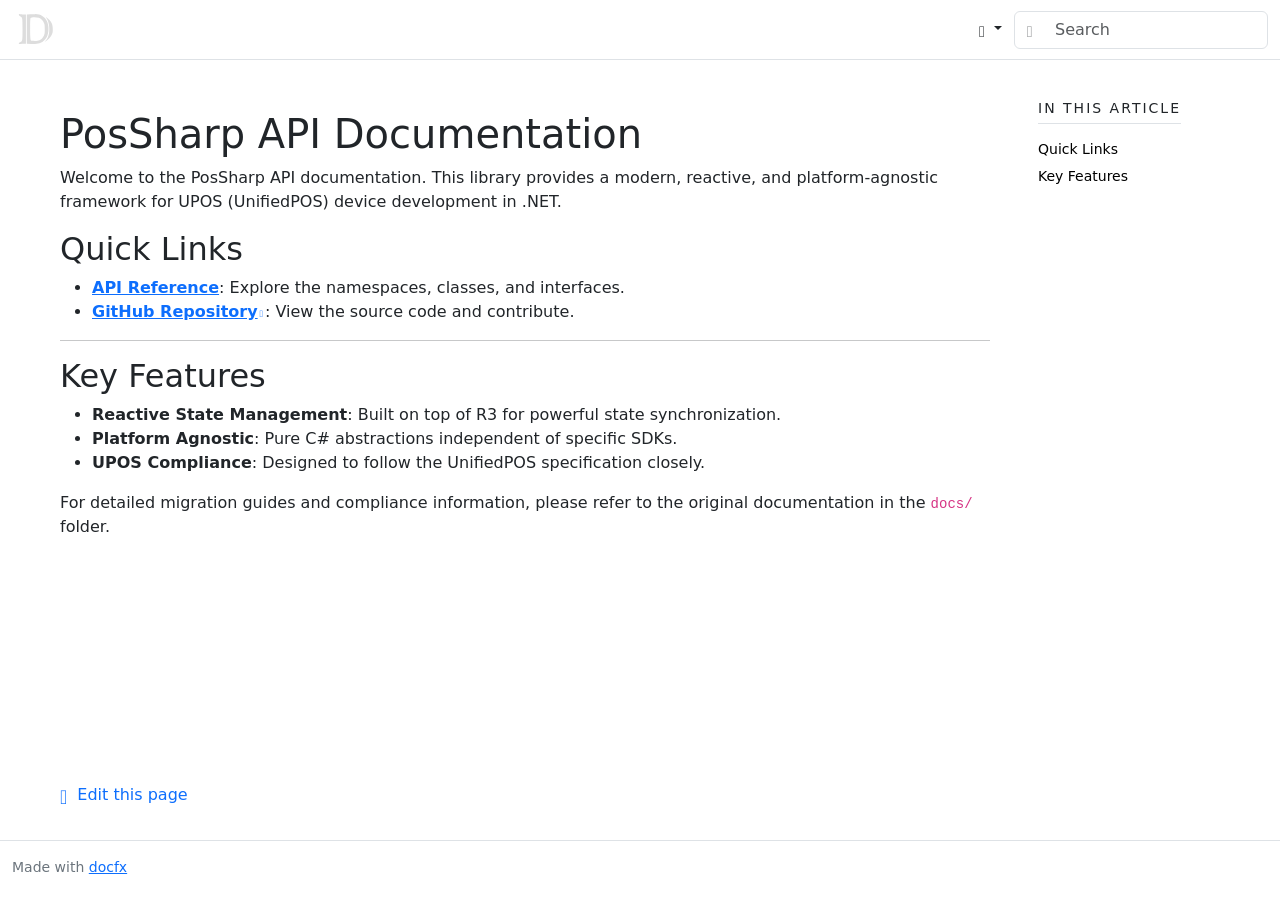
==== docs/reference/index.html @ 299fc596 "docs: add landing page for API reference site" ====
<!DOCTYPE html>
<html>
  <head>
    <meta charset="utf-8">
      <title>PosSharp API Documentation | PosSharp API Reference </title>
      <meta name="viewport" content="width=device-width, initial-scale=1.0">
      <meta name="title" content="PosSharp API Documentation | PosSharp API Reference ">
      
      
      <link rel="icon" href="favicon.ico">
      <link rel="stylesheet" href="public/docfx.min.css">
      <link rel="stylesheet" href="public/main.css">
      <meta name="docfx:navrel" content="">
      <meta name="docfx:tocrel" content="">
      
      <meta name="docfx:rel" content="">
      
      
      <meta name="docfx:docurl" content="https://github.com/w-red/PosSharp/blob/main/index.md/#L1">
      <meta name="loc:inThisArticle" content="In this article">
      <meta name="loc:searchResultsCount" content="{count} results for &quot;{query}&quot;">
      <meta name="loc:searchNoResults" content="No results for &quot;{query}&quot;">
      <meta name="loc:tocFilter" content="Filter by title">
      <meta name="loc:nextArticle" content="Next">
      <meta name="loc:prevArticle" content="Previous">
      <meta name="loc:themeLight" content="Light">
      <meta name="loc:themeDark" content="Dark">
      <meta name="loc:themeAuto" content="Auto">
      <meta name="loc:changeTheme" content="Change theme">
      <meta name="loc:copy" content="Copy">
      <meta name="loc:downloadPdf" content="Download PDF">

      <script type="module" src="./public/docfx.min.js"></script>

      <script>
        const theme = localStorage.getItem('theme') || 'auto'
        document.documentElement.setAttribute('data-bs-theme', theme === 'auto' ? (window.matchMedia('(prefers-color-scheme: dark)').matches ? 'dark' : 'light') : theme)
      </script>

  </head>

  <body class="tex2jax_ignore" data-layout="" data-yaml-mime="">
    <header class="bg-body border-bottom">
      <nav id="autocollapse" class="navbar navbar-expand-md" role="navigation">
        <div class="container-xxl flex-nowrap">
          <a class="navbar-brand" href="index.html">
            <img id="logo" class="svg" src="logo.svg" alt="">
            
          </a>
          <button class="btn btn-lg d-md-none border-0" type="button" data-bs-toggle="collapse" data-bs-target="#navpanel" aria-controls="navpanel" aria-expanded="false" aria-label="Toggle navigation">
            <i class="bi bi-three-dots"></i>
          </button>
          <div class="collapse navbar-collapse" id="navpanel">
            <div id="navbar">
              <form class="search" role="search" id="search">
                <i class="bi bi-search"></i>
                <input class="form-control" id="search-query" type="search" disabled placeholder="Search" autocomplete="off" aria-label="Search">
              </form>
            </div>
          </div>
        </div>
      </nav>
    </header>

    <main class="container-xxl">

      <div class="content">
        <div class="actionbar">

          <nav id="breadcrumb"></nav>
        </div>

        <article data-uid="">
<h1 id="possharp-api-documentation">PosSharp API Documentation</h1>

<p>Welcome to the PosSharp API documentation. This library provides a modern, reactive, and platform-agnostic framework for UPOS (UnifiedPOS) device development in .NET.</p>
<h2 id="quick-links">Quick Links</h2>
<ul>
<li><strong><a href="api/PosSharp.Abstractions.html">API Reference</a></strong>: Explore the namespaces, classes, and interfaces.</li>
<li><strong><a href="https://github.com/w-red/PosSharp">GitHub Repository</a></strong>: View the source code and contribute.</li>
</ul>
<hr>
<h2 id="key-features">Key Features</h2>
<ul>
<li><strong>Reactive State Management</strong>: Built on top of R3 for powerful state synchronization.</li>
<li><strong>Platform Agnostic</strong>: Pure C# abstractions independent of specific SDKs.</li>
<li><strong>UPOS Compliance</strong>: Designed to follow the UnifiedPOS specification closely.</li>
</ul>
<p>For detailed migration guides and compliance information, please refer to the original documentation in the <code>docs/</code> folder.</p>

</article>

        <div class="contribution d-print-none">
          <a href="https://github.com/w-red/PosSharp/blob/main/index.md/#L1" class="edit-link">Edit this page</a>
        </div>

        <div class="next-article d-print-none border-top" id="nextArticle"></div>

      </div>

      <div class="affix">
        <nav id="affix"></nav>
      </div>
    </main>

    <div class="container-xxl search-results" id="search-results"></div>

    <footer class="border-top text-secondary">
      <div class="container-xxl">
        <div class="flex-fill">
          <span>Made with <a href="https://dotnet.github.io/docfx">docfx</a></span>
        </div>
      </div>
    </footer>
  </body>
</html>
---- docs/reference/public/docfx.min.css ----
@charset "UTF-8";@font-face{font-display:block;font-family:bootstrap-icons;src:url("./bootstrap-icons-CVBWLLHT.woff2?24e3eb84d0bcaf83d77f904c78ac1f47") format("woff2"),url("./bootstrap-icons-VQNJTM6Q.woff?24e3eb84d0bcaf83d77f904c78ac1f47") format("woff")}.bi:before,[class^=bi-]:before,[class*=" bi-"]:before{display:inline-block;font-family:bootstrap-icons!important;font-style:normal;font-weight:400!important;font-variant:normal;text-transform:none;line-height:1;vertical-align:-.125em;-webkit-font-smoothing:antialiased;-moz-osx-font-smoothing:grayscale}.bi-123:before{content:"\f67f"}.bi-alarm-fill:before{content:"\f101"}.bi-alarm:before{content:"\f102"}.bi-align-bottom:before{content:"\f103"}.bi-align-center:before{content:"\f104"}.bi-align-end:before{content:"\f105"}.bi-align-middle:before{content:"\f106"}.bi-align-start:before{content:"\f107"}.bi-align-top:before{content:"\f108"}.bi-alt:before{content:"\f109"}.bi-app-indicator:before{content:"\f10a"}.bi-app:before{content:"\f10b"}.bi-archive-fill:before{content:"\f10c"}.bi-archive:before{content:"\f10d"}.bi-arrow-90deg-down:before{content:"\f10e"}.bi-arrow-90deg-left:before{content:"\f10f"}.bi-arrow-90deg-right:before{content:"\f110"}.bi-arrow-90deg-up:before{content:"\f111"}.bi-arrow-bar-down:before{content:"\f112"}.bi-arrow-bar-left:before{content:"\f113"}.bi-arrow-bar-right:before{content:"\f114"}.bi-arrow-bar-up:before{content:"\f115"}.bi-arrow-clockwise:before{content:"\f116"}.bi-arrow-counterclockwise:before{content:"\f117"}.bi-arrow-down-circle-fill:before{content:"\f118"}.bi-arrow-down-circle:before{content:"\f119"}.bi-arrow-down-left-circle-fill:before{content:"\f11a"}.bi-arrow-down-left-circle:before{content:"\f11b"}.bi-arrow-down-left-square-fill:before{content:"\f11c"}.bi-arrow-down-left-square:before{content:"\f11d"}.bi-arrow-down-left:before{content:"\f11e"}.bi-arrow-down-right-circle-fill:before{content:"\f11f"}.bi-arrow-down-right-circle:before{content:"\f120"}.bi-arrow-down-right-square-fill:before{content:"\f121"}.bi-arrow-down-right-square:before{content:"\f122"}.bi-arrow-down-right:before{content:"\f123"}.bi-arrow-down-short:before{content:"\f124"}.bi-arrow-down-square-fill:before{content:"\f125"}.bi-arrow-down-square:before{content:"\f126"}.bi-arrow-down-up:before{content:"\f127"}.bi-arrow-down:before{content:"\f128"}.bi-arrow-left-circle-fill:before{content:"\f129"}.bi-arrow-left-circle:before{content:"\f12a"}.bi-arrow-left-right:before{content:"\f12b"}.bi-arrow-left-short:before{content:"\f12c"}.bi-arrow-left-square-fill:before{content:"\f12d"}.bi-arrow-left-square:before{content:"\f12e"}.bi-arrow-left:before{content:"\f12f"}.bi-arrow-repeat:before{content:"\f130"}.bi-arrow-return-left:before{content:"\f131"}.bi-arrow-return-right:before{content:"\f132"}.bi-arrow-right-circle-fill:before{content:"\f133"}.bi-arrow-right-circle:before{content:"\f134"}.bi-arrow-right-short:before{content:"\f135"}.bi-arrow-right-square-fill:before{content:"\f136"}.bi-arrow-right-square:before{content:"\f137"}.bi-arrow-right:before{content:"\f138"}.bi-arrow-up-circle-fill:before{content:"\f139"}.bi-arrow-up-circle:before{content:"\f13a"}.bi-arrow-up-left-circle-fill:before{content:"\f13b"}.bi-arrow-up-left-circle:before{content:"\f13c"}.bi-arrow-up-left-square-fill:before{content:"\f13d"}.bi-arrow-up-left-square:before{content:"\f13e"}.bi-arrow-up-left:before{content:"\f13f"}.bi-arrow-up-right-circle-fill:before{content:"\f140"}.bi-arrow-up-right-circle:before{content:"\f141"}.bi-arrow-up-right-square-fill:before{content:"\f142"}.bi-arrow-up-right-square:before{content:"\f143"}.bi-arrow-up-right:before{content:"\f144"}.bi-arrow-up-short:before{content:"\f145"}.bi-arrow-up-square-fill:before{content:"\f146"}.bi-arrow-up-square:before{content:"\f147"}.bi-arrow-up:before{content:"\f148"}.bi-arrows-angle-contract:before{content:"\f149"}.bi-arrows-angle-expand:before{content:"\f14a"}.bi-arrows-collapse:before{content:"\f14b"}.bi-arrows-expand:before{content:"\f14c"}.bi-arrows-fullscreen:before{content:"\f14d"}.bi-arrows-move:before{content:"\f14e"}.bi-aspect-ratio-fill:before{content:"\f14f"}.bi-aspect-ratio:before{content:"\f150"}.bi-asterisk:before{content:"\f151"}.bi-at:before{content:"\f152"}.bi-award-fill:before{content:"\f153"}.bi-award:before{content:"\f154"}.bi-back:before{content:"\f155"}.bi-backspace-fill:before{content:"\f156"}.bi-backspace-reverse-fill:before{content:"\f157"}.bi-backspace-reverse:before{content:"\f158"}.bi-backspace:before{content:"\f159"}.bi-badge-3d-fill:before{content:"\f15a"}.bi-badge-3d:before{content:"\f15b"}.bi-badge-4k-fill:before{content:"\f15c"}.bi-badge-4k:before{content:"\f15d"}.bi-badge-8k-fill:before{content:"\f15e"}.bi-badge-8k:before{content:"\f15f"}.bi-badge-ad-fill:before{content:"\f160"}.bi-badge-ad:before{content:"\f161"}.bi-badge-ar-fill:before{content:"\f162"}.bi-badge-ar:before{content:"\f163"}.bi-badge-cc-fill:before{content:"\f164"}.bi-badge-cc:before{content:"\f165"}.bi-badge-hd-fill:before{content:"\f166"}.bi-badge-hd:before{content:"\f167"}.bi-badge-tm-fill:before{content:"\f168"}.bi-badge-tm:before{content:"\f169"}.bi-badge-vo-fill:before{content:"\f16a"}.bi-badge-vo:before{content:"\f16b"}.bi-badge-vr-fill:before{content:"\f16c"}.bi-badge-vr:before{content:"\f16d"}.bi-badge-wc-fill:before{content:"\f16e"}.bi-badge-wc:before{content:"\f16f"}.bi-bag-check-fill:before{content:"\f170"}.bi-bag-check:before{content:"\f171"}.bi-bag-dash-fill:before{content:"\f172"}.bi-bag-dash:before{content:"\f173"}.bi-bag-fill:before{content:"\f174"}.bi-bag-plus-fill:before{content:"\f175"}.bi-bag-plus:before{content:"\f176"}.bi-bag-x-fill:before{content:"\f177"}.bi-bag-x:before{content:"\f178"}.bi-bag:before{content:"\f179"}.bi-bar-chart-fill:before{content:"\f17a"}.bi-bar-chart-line-fill:before{content:"\f17b"}.bi-bar-chart-line:before{content:"\f17c"}.bi-bar-chart-steps:before{content:"\f17d"}.bi-bar-chart:before{content:"\f17e"}.bi-basket-fill:before{content:"\f17f"}.bi-basket:before{content:"\f180"}.bi-basket2-fill:before{content:"\f181"}.bi-basket2:before{content:"\f182"}.bi-basket3-fill:before{content:"\f183"}.bi-basket3:before{content:"\f184"}.bi-battery-charging:before{content:"\f185"}.bi-battery-full:before{content:"\f186"}.bi-battery-half:before{content:"\f187"}.bi-battery:before{content:"\f188"}.bi-bell-fill:before{content:"\f189"}.bi-bell:before{content:"\f18a"}.bi-bezier:before{content:"\f18b"}.bi-bezier2:before{content:"\f18c"}.bi-bicycle:before{content:"\f18d"}.bi-binoculars-fill:before{content:"\f18e"}.bi-binoculars:before{content:"\f18f"}.bi-blockquote-left:before{content:"\f190"}.bi-blockquote-right:before{content:"\f191"}.bi-book-fill:before{content:"\f192"}.bi-book-half:before{content:"\f193"}.bi-book:before{content:"\f194"}.bi-bookmark-check-fill:before{content:"\f195"}.bi-bookmark-check:before{content:"\f196"}.bi-bookmark-dash-fill:before{content:"\f197"}.bi-bookmark-dash:before{content:"\f198"}.bi-bookmark-fill:before{content:"\f199"}.bi-bookmark-heart-fill:before{content:"\f19a"}.bi-bookmark-heart:before{content:"\f19b"}.bi-bookmark-plus-fill:before{content:"\f19c"}.bi-bookmark-plus:before{content:"\f19d"}.bi-bookmark-star-fill:before{content:"\f19e"}.bi-bookmark-star:before{content:"\f19f"}.bi-bookmark-x-fill:before{content:"\f1a0"}.bi-bookmark-x:before{content:"\f1a1"}.bi-bookmark:before{content:"\f1a2"}.bi-bookmarks-fill:before{content:"\f1a3"}.bi-bookmarks:before{content:"\f1a4"}.bi-bookshelf:before{content:"\f1a5"}.bi-bootstrap-fill:before{content:"\f1a6"}.bi-bootstrap-reboot:before{content:"\f1a7"}.bi-bootstrap:before{content:"\f1a8"}.bi-border-all:before{content:"\f1a9"}.bi-border-bottom:before{content:"\f1aa"}.bi-border-center:before{content:"\f1ab"}.bi-border-inner:before{content:"\f1ac"}.bi-border-left:before{content:"\f1ad"}.bi-border-middle:before{content:"\f1ae"}.bi-border-outer:before{content:"\f1af"}.bi-border-right:before{content:"\f1b0"}.bi-border-style:before{content:"\f1b1"}.bi-border-top:before{content:"\f1b2"}.bi-border-width:before{content:"\f1b3"}.bi-border:before{content:"\f1b4"}.bi-bounding-box-circles:before{content:"\f1b5"}.bi-bounding-box:before{content:"\f1b6"}.bi-box-arrow-down-left:before{content:"\f1b7"}.bi-box-arrow-down-right:before{content:"\f1b8"}.bi-box-arrow-down:before{content:"\f1b9"}.bi-box-arrow-in-down-left:before{content:"\f1ba"}.bi-box-arrow-in-down-right:before{content:"\f1bb"}.bi-box-arrow-in-down:before{content:"\f1bc"}.bi-box-arrow-in-left:before{content:"\f1bd"}.bi-box-arrow-in-right:before{content:"\f1be"}.bi-box-arrow-in-up-left:before{content:"\f1bf"}.bi-box-arrow-in-up-right:before{content:"\f1c0"}.bi-box-arrow-in-up:before{content:"\f1c1"}.bi-box-arrow-left:before{content:"\f1c2"}.bi-box-arrow-right:before{content:"\f1c3"}.bi-box-arrow-up-left:before{content:"\f1c4"}.bi-box-arrow-up-right:before{content:"\f1c5"}.bi-box-arrow-up:before{content:"\f1c6"}.bi-box-seam:before{content:"\f1c7"}.bi-box:before{content:"\f1c8"}.bi-braces:before{content:"\f1c9"}.bi-bricks:before{content:"\f1ca"}.bi-briefcase-fill:before{content:"\f1cb"}.bi-briefcase:before{content:"\f1cc"}.bi-brightness-alt-high-fill:before{content:"\f1cd"}.bi-brightness-alt-high:before{content:"\f1ce"}.bi-brightness-alt-low-fill:before{content:"\f1cf"}.bi-brightness-alt-low:before{content:"\f1d0"}.bi-brightness-high-fill:before{content:"\f1d1"}.bi-brightness-high:before{content:"\f1d2"}.bi-brightness-low-fill:before{content:"\f1d3"}.bi-brightness-low:before{content:"\f1d4"}.bi-broadcast-pin:before{content:"\f1d5"}.bi-broadcast:before{content:"\f1d6"}.bi-brush-fill:before{content:"\f1d7"}.bi-brush:before{content:"\f1d8"}.bi-bucket-fill:before{content:"\f1d9"}.bi-bucket:before{content:"\f1da"}.bi-bug-fill:before{content:"\f1db"}.bi-bug:before{content:"\f1dc"}.bi-building:before{content:"\f1dd"}.bi-bullseye:before{content:"\f1de"}.bi-calculator-fill:before{content:"\f1df"}.bi-calculator:before{content:"\f1e0"}.bi-calendar-check-fill:before{content:"\f1e1"}.bi-calendar-check:before{content:"\f1e2"}.bi-calendar-date-fill:before{content:"\f1e3"}.bi-calendar-date:before{content:"\f1e4"}.bi-calendar-day-fill:before{content:"\f1e5"}.bi-calendar-day:before{content:"\f1e6"}.bi-calendar-event-fill:before{content:"\f1e7"}.bi-calendar-event:before{content:"\f1e8"}.bi-calendar-fill:before{content:"\f1e9"}.bi-calendar-minus-fill:before{content:"\f1ea"}.bi-calendar-minus:before{content:"\f1eb"}.bi-calendar-month-fill:before{content:"\f1ec"}.bi-calendar-month:before{content:"\f1ed"}.bi-calendar-plus-fill:before{content:"\f1ee"}.bi-calendar-plus:before{content:"\f1ef"}.bi-calendar-range-fill:before{content:"\f1f0"}.bi-calendar-range:before{content:"\f1f1"}.bi-calendar-week-fill:before{content:"\f1f2"}.bi-calendar-week:before{content:"\f1f3"}.bi-calendar-x-fill:before{content:"\f1f4"}.bi-calendar-x:before{content:"\f1f5"}.bi-calendar:before{content:"\f1f6"}.bi-calendar2-check-fill:before{content:"\f1f7"}.bi-calendar2-check:before{content:"\f1f8"}.bi-calendar2-date-fill:before{content:"\f1f9"}.bi-calendar2-date:before{content:"\f1fa"}.bi-calendar2-day-fill:before{content:"\f1fb"}.bi-calendar2-day:before{content:"\f1fc"}.bi-calendar2-event-fill:before{content:"\f1fd"}.bi-calendar2-event:before{content:"\f1fe"}.bi-calendar2-fill:before{content:"\f1ff"}.bi-calendar2-minus-fill:before{content:"\f200"}.bi-calendar2-minus:before{content:"\f201"}.bi-calendar2-month-fill:before{content:"\f202"}.bi-calendar2-month:before{content:"\f203"}.bi-calendar2-plus-fill:before{content:"\f204"}.bi-calendar2-plus:before{content:"\f205"}.bi-calendar2-range-fill:before{content:"\f206"}.bi-calendar2-range:before{content:"\f207"}.bi-calendar2-week-fill:before{content:"\f208"}.bi-calendar2-week:before{content:"\f209"}.bi-calendar2-x-fill:before{content:"\f20a"}.bi-calendar2-x:before{content:"\f20b"}.bi-calendar2:before{content:"\f20c"}.bi-calendar3-event-fill:before{content:"\f20d"}.bi-calendar3-event:before{content:"\f20e"}.bi-calendar3-fill:before{content:"\f20f"}.bi-calendar3-range-fill:before{content:"\f210"}.bi-calendar3-range:before{content:"\f211"}.bi-calendar3-week-fill:before{content:"\f212"}.bi-calendar3-week:before{content:"\f213"}.bi-calendar3:before{content:"\f214"}.bi-calendar4-event:before{content:"\f215"}.bi-calendar4-range:before{content:"\f216"}.bi-calendar4-week:before{content:"\f217"}.bi-calendar4:before{content:"\f218"}.bi-camera-fill:before{content:"\f219"}.bi-camera-reels-fill:before{content:"\f21a"}.bi-camera-reels:before{content:"\f21b"}.bi-camera-video-fill:before{content:"\f21c"}.bi-camera-video-off-fill:before{content:"\f21d"}.bi-camera-video-off:before{content:"\f21e"}.bi-camera-video:before{content:"\f21f"}.bi-camera:before{content:"\f220"}.bi-camera2:before{content:"\f221"}.bi-capslock-fill:before{content:"\f222"}.bi-capslock:before{content:"\f223"}.bi-card-checklist:before{content:"\f224"}.bi-card-heading:before{content:"\f225"}.bi-card-image:before{content:"\f226"}.bi-card-list:before{content:"\f227"}.bi-card-text:before{content:"\f228"}.bi-caret-down-fill:before{content:"\f229"}.bi-caret-down-square-fill:before{content:"\f22a"}.bi-caret-down-square:before{content:"\f22b"}.bi-caret-down:before{content:"\f22c"}.bi-caret-left-fill:before{content:"\f22d"}.bi-caret-left-square-fill:before{content:"\f22e"}.bi-caret-left-square:before{content:"\f22f"}.bi-caret-left:before{content:"\f230"}.bi-caret-right-fill:before{content:"\f231"}.bi-caret-right-square-fill:before{content:"\f232"}.bi-caret-right-square:before{content:"\f233"}.bi-caret-right:before{content:"\f234"}.bi-caret-up-fill:before{content:"\f235"}.bi-caret-up-square-fill:before{content:"\f236"}.bi-caret-up-square:before{content:"\f237"}.bi-caret-up:before{content:"\f238"}.bi-cart-check-fill:before{content:"\f239"}.bi-cart-check:before{content:"\f23a"}.bi-cart-dash-fill:before{content:"\f23b"}.bi-cart-dash:before{content:"\f23c"}.bi-cart-fill:before{content:"\f23d"}.bi-cart-plus-fill:before{content:"\f23e"}.bi-cart-plus:before{content:"\f23f"}.bi-cart-x-fill:before{content:"\f240"}.bi-cart-x:before{content:"\f241"}.bi-cart:before{content:"\f242"}.bi-cart2:before{content:"\f243"}.bi-cart3:before{content:"\f244"}.bi-cart4:before{content:"\f245"}.bi-cash-stack:before{content:"\f246"}.bi-cash:before{content:"\f247"}.bi-cast:before{content:"\f248"}.bi-chat-dots-fill:before{content:"\f249"}.bi-chat-dots:before{content:"\f24a"}.bi-chat-fill:before{content:"\f24b"}.bi-chat-left-dots-fill:before{content:"\f24c"}.bi-chat-left-dots:before{content:"\f24d"}.bi-chat-left-fill:before{content:"\f24e"}.bi-chat-left-quote-fill:before{content:"\f24f"}.bi-chat-left-quote:before{content:"\f250"}.bi-chat-left-text-fill:before{content:"\f251"}.bi-chat-left-text:before{content:"\f252"}.bi-chat-left:before{content:"\f253"}.bi-chat-quote-fill:before{content:"\f254"}.bi-chat-quote:before{content:"\f255"}.bi-chat-right-dots-fill:before{content:"\f256"}.bi-chat-right-dots:before{content:"\f257"}.bi-chat-right-fill:before{content:"\f258"}.bi-chat-right-quote-fill:before{content:"\f259"}.bi-chat-right-quote:before{content:"\f25a"}.bi-chat-right-text-fill:before{content:"\f25b"}.bi-chat-right-text:before{content:"\f25c"}.bi-chat-right:before{content:"\f25d"}.bi-chat-square-dots-fill:before{content:"\f25e"}.bi-chat-square-dots:before{content:"\f25f"}.bi-chat-square-fill:before{content:"\f260"}.bi-chat-square-quote-fill:before{content:"\f261"}.bi-chat-square-quote:before{content:"\f262"}.bi-chat-square-text-fill:before{content:"\f263"}.bi-chat-square-text:before{content:"\f264"}.bi-chat-square:before{content:"\f265"}.bi-chat-text-fill:before{content:"\f266"}.bi-chat-text:before{content:"\f267"}.bi-chat:before{content:"\f268"}.bi-check-all:before{content:"\f269"}.bi-check-circle-fill:before{content:"\f26a"}.bi-check-circle:before{content:"\f26b"}.bi-check-square-fill:before{content:"\f26c"}.bi-check-square:before{content:"\f26d"}.bi-check:before{content:"\f26e"}.bi-check2-all:before{content:"\f26f"}.bi-check2-circle:before{content:"\f270"}.bi-check2-square:before{content:"\f271"}.bi-check2:before{content:"\f272"}.bi-chevron-bar-contract:before{content:"\f273"}.bi-chevron-bar-down:before{content:"\f274"}.bi-chevron-bar-expand:before{content:"\f275"}.bi-chevron-bar-left:before{content:"\f276"}.bi-chevron-bar-right:before{content:"\f277"}.bi-chevron-bar-up:before{content:"\f278"}.bi-chevron-compact-down:before{content:"\f279"}.bi-chevron-compact-left:before{content:"\f27a"}.bi-chevron-compact-right:before{content:"\f27b"}.bi-chevron-compact-up:before{content:"\f27c"}.bi-chevron-contract:before{content:"\f27d"}.bi-chevron-double-down:before{content:"\f27e"}.bi-chevron-double-left:before{content:"\f27f"}.bi-chevron-double-right:before{content:"\f280"}.bi-chevron-double-up:before{content:"\f281"}.bi-chevron-down:before{content:"\f282"}.bi-chevron-expand:before{content:"\f283"}.bi-chevron-left:before{content:"\f284"}.bi-chevron-right:before{content:"\f285"}.bi-chevron-up:before{content:"\f286"}.bi-circle-fill:before{content:"\f287"}.bi-circle-half:before{content:"\f288"}.bi-circle-square:before{content:"\f289"}.bi-circle:before{content:"\f28a"}.bi-clipboard-check:before{content:"\f28b"}.bi-clipboard-data:before{content:"\f28c"}.bi-clipboard-minus:before{content:"\f28d"}.bi-clipboard-plus:before{content:"\f28e"}.bi-clipboard-x:before{content:"\f28f"}.bi-clipboard:before{content:"\f290"}.bi-clock-fill:before{content:"\f291"}.bi-clock-history:before{content:"\f292"}.bi-clock:before{content:"\f293"}.bi-cloud-arrow-down-fill:before{content:"\f294"}.bi-cloud-arrow-down:before{content:"\f295"}.bi-cloud-arrow-up-fill:before{content:"\f296"}.bi-cloud-arrow-up:before{content:"\f297"}.bi-cloud-check-fill:before{content:"\f298"}.bi-cloud-check:before{content:"\f299"}.bi-cloud-download-fill:before{content:"\f29a"}.bi-cloud-download:before{content:"\f29b"}.bi-cloud-drizzle-fill:before{content:"\f29c"}.bi-cloud-drizzle:before{content:"\f29d"}.bi-cloud-fill:before{content:"\f29e"}.bi-cloud-fog-fill:before{content:"\f29f"}.bi-cloud-fog:before{content:"\f2a0"}.bi-cloud-fog2-fill:before{content:"\f2a1"}.bi-cloud-fog2:before{content:"\f2a2"}.bi-cloud-hail-fill:before{content:"\f2a3"}.bi-cloud-hail:before{content:"\f2a4"}.bi-cloud-haze-fill:before{content:"\f2a6"}.bi-cloud-haze:before{content:"\f2a7"}.bi-cloud-haze2-fill:before{content:"\f2a8"}.bi-cloud-lightning-fill:before{content:"\f2a9"}.bi-cloud-lightning-rain-fill:before{content:"\f2aa"}.bi-cloud-lightning-rain:before{content:"\f2ab"}.bi-cloud-lightning:before{content:"\f2ac"}.bi-cloud-minus-fill:before{content:"\f2ad"}.bi-cloud-minus:before{content:"\f2ae"}.bi-cloud-moon-fill:before{content:"\f2af"}.bi-cloud-moon:before{content:"\f2b0"}.bi-cloud-plus-fill:before{content:"\f2b1"}.bi-cloud-plus:before{content:"\f2b2"}.bi-cloud-rain-fill:before{content:"\f2b3"}.bi-cloud-rain-heavy-fill:before{content:"\f2b4"}.bi-cloud-rain-heavy:before{content:"\f2b5"}.bi-cloud-rain:before{content:"\f2b6"}.bi-cloud-slash-fill:before{content:"\f2b7"}.bi-cloud-slash:before{content:"\f2b8"}.bi-cloud-sleet-fill:before{content:"\f2b9"}.bi-cloud-sleet:before{content:"\f2ba"}.bi-cloud-snow-fill:before{content:"\f2bb"}.bi-cloud-snow:before{content:"\f2bc"}.bi-cloud-sun-fill:before{content:"\f2bd"}.bi-cloud-sun:before{content:"\f2be"}.bi-cloud-upload-fill:before{content:"\f2bf"}.bi-cloud-upload:before{content:"\f2c0"}.bi-cloud:before{content:"\f2c1"}.bi-clouds-fill:before{content:"\f2c2"}.bi-clouds:before{content:"\f2c3"}.bi-cloudy-fill:before{content:"\f2c4"}.bi-cloudy:before{content:"\f2c5"}.bi-code-slash:before{content:"\f2c6"}.bi-code-square:before{content:"\f2c7"}.bi-code:before{content:"\f2c8"}.bi-collection-fill:before{content:"\f2c9"}.bi-collection-play-fill:before{content:"\f2ca"}.bi-collection-play:before{content:"\f2cb"}.bi-collection:before{content:"\f2cc"}.bi-columns-gap:before{content:"\f2cd"}.bi-columns:before{content:"\f2ce"}.bi-command:before{content:"\f2cf"}.bi-compass-fill:before{content:"\f2d0"}.bi-compass:before{content:"\f2d1"}.bi-cone-striped:before{content:"\f2d2"}.bi-cone:before{content:"\f2d3"}.bi-controller:before{content:"\f2d4"}.bi-cpu-fill:before{content:"\f2d5"}.bi-cpu:before{content:"\f2d6"}.bi-credit-card-2-back-fill:before{content:"\f2d7"}.bi-credit-card-2-back:before{content:"\f2d8"}.bi-credit-card-2-front-fill:before{content:"\f2d9"}.bi-credit-card-2-front:before{content:"\f2da"}.bi-credit-card-fill:before{content:"\f2db"}.bi-credit-card:before{content:"\f2dc"}.bi-crop:before{content:"\f2dd"}.bi-cup-fill:before{content:"\f2de"}.bi-cup-straw:before{content:"\f2df"}.bi-cup:before{content:"\f2e0"}.bi-cursor-fill:before{content:"\f2e1"}.bi-cursor-text:before{content:"\f2e2"}.bi-cursor:before{content:"\f2e3"}.bi-dash-circle-dotted:before{content:"\f2e4"}.bi-dash-circle-fill:before{content:"\f2e5"}.bi-dash-circle:before{content:"\f2e6"}.bi-dash-square-dotted:before{content:"\f2e7"}.bi-dash-square-fill:before{content:"\f2e8"}.bi-dash-square:before{content:"\f2e9"}.bi-dash:before{content:"\f2ea"}.bi-diagram-2-fill:before{content:"\f2eb"}.bi-diagram-2:before{content:"\f2ec"}.bi-diagram-3-fill:before{content:"\f2ed"}.bi-diagram-3:before{content:"\f2ee"}.bi-diamond-fill:before{content:"\f2ef"}.bi-diamond-half:before{content:"\f2f0"}.bi-diamond:before{content:"\f2f1"}.bi-dice-1-fill:before{content:"\f2f2"}.bi-dice-1:before{content:"\f2f3"}.bi-dice-2-fill:before{content:"\f2f4"}.bi-dice-2:before{content:"\f2f5"}.bi-dice-3-fill:before{content:"\f2f6"}.bi-dice-3:before{content:"\f2f7"}.bi-dice-4-fill:before{content:"\f2f8"}.bi-dice-4:before{content:"\f2f9"}.bi-dice-5-fill:before{content:"\f2fa"}.bi-dice-5:before{content:"\f2fb"}.bi-dice-6-fill:before{content:"\f2fc"}.bi-dice-6:before{content:"\f2fd"}.bi-disc-fill:before{content:"\f2fe"}.bi-disc:before{content:"\f2ff"}.bi-discord:before{content:"\f300"}.bi-display-fill:before{content:"\f301"}.bi-display:before{content:"\f302"}.bi-distribute-horizontal:before{content:"\f303"}.bi-distribute-vertical:before{content:"\f304"}.bi-door-closed-fill:before{content:"\f305"}.bi-door-closed:before{content:"\f306"}.bi-door-open-fill:before{content:"\f307"}.bi-door-open:before{content:"\f308"}.bi-dot:before{content:"\f309"}.bi-download:before{content:"\f30a"}.bi-droplet-fill:before{content:"\f30b"}.bi-droplet-half:before{content:"\f30c"}.bi-droplet:before{content:"\f30d"}.bi-earbuds:before{content:"\f30e"}.bi-easel-fill:before{content:"\f30f"}.bi-easel:before{content:"\f310"}.bi-egg-fill:before{content:"\f311"}.bi-egg-fried:before{content:"\f312"}.bi-egg:before{content:"\f313"}.bi-eject-fill:before{content:"\f314"}.bi-eject:before{content:"\f315"}.bi-emoji-angry-fill:before{content:"\f316"}.bi-emoji-angry:before{content:"\f317"}.bi-emoji-dizzy-fill:before{content:"\f318"}.bi-emoji-dizzy:before{content:"\f319"}.bi-emoji-expressionless-fill:before{content:"\f31a"}.bi-emoji-expressionless:before{content:"\f31b"}.bi-emoji-frown-fill:before{content:"\f31c"}.bi-emoji-frown:before{content:"\f31d"}.bi-emoji-heart-eyes-fill:before{content:"\f31e"}.bi-emoji-heart-eyes:before{content:"\f31f"}.bi-emoji-laughing-fill:before{content:"\f320"}.bi-emoji-laughing:before{content:"\f321"}.bi-emoji-neutral-fill:before{content:"\f322"}.bi-emoji-neutral:before{content:"\f323"}.bi-emoji-smile-fill:before{content:"\f324"}.bi-emoji-smile-upside-down-fill:before{content:"\f325"}.bi-emoji-smile-upside-down:before{content:"\f326"}.bi-emoji-smile:before{content:"\f327"}.bi-emoji-sunglasses-fill:before{content:"\f328"}.bi-emoji-sunglasses:before{content:"\f329"}.bi-emoji-wink-fill:before{content:"\f32a"}.bi-emoji-wink:before{content:"\f32b"}.bi-envelope-fill:before{content:"\f32c"}.bi-envelope-open-fill:before{content:"\f32d"}.bi-envelope-open:before{content:"\f32e"}.bi-envelope:before{content:"\f32f"}.bi-eraser-fill:before{content:"\f330"}.bi-eraser:before{content:"\f331"}.bi-exclamation-circle-fill:before{content:"\f332"}.bi-exclamation-circle:before{content:"\f333"}.bi-exclamation-diamond-fill:before{content:"\f334"}.bi-exclamation-diamond:before{content:"\f335"}.bi-exclamation-octagon-fill:before{content:"\f336"}.bi-exclamation-octagon:before{content:"\f337"}.bi-exclamation-square-fill:before{content:"\f338"}.bi-exclamation-square:before{content:"\f339"}.bi-exclamation-triangle-fill:before{content:"\f33a"}.bi-exclamation-triangle:before{content:"\f33b"}.bi-exclamation:before{content:"\f33c"}.bi-exclude:before{content:"\f33d"}.bi-eye-fill:before{content:"\f33e"}.bi-eye-slash-fill:before{content:"\f33f"}.bi-eye-slash:before{content:"\f340"}.bi-eye:before{content:"\f341"}.bi-eyedropper:before{content:"\f342"}.bi-eyeglasses:before{content:"\f343"}.bi-facebook:before{content:"\f344"}.bi-file-arrow-down-fill:before{content:"\f345"}.bi-file-arrow-down:before{content:"\f346"}.bi-file-arrow-up-fill:before{content:"\f347"}.bi-file-arrow-up:before{content:"\f348"}.bi-file-bar-graph-fill:before{content:"\f349"}.bi-file-bar-graph:before{content:"\f34a"}.bi-file-binary-fill:before{content:"\f34b"}.bi-file-binary:before{content:"\f34c"}.bi-file-break-fill:before{content:"\f34d"}.bi-file-break:before{content:"\f34e"}.bi-file-check-fill:before{content:"\f34f"}.bi-file-check:before{content:"\f350"}.bi-file-code-fill:before{content:"\f351"}.bi-file-code:before{content:"\f352"}.bi-file-diff-fill:before{content:"\f353"}.bi-file-diff:before{content:"\f354"}.bi-file-earmark-arrow-down-fill:before{content:"\f355"}.bi-file-earmark-arrow-down:before{content:"\f356"}.bi-file-earmark-arrow-up-fill:before{content:"\f357"}.bi-file-earmark-arrow-up:before{content:"\f358"}.bi-file-earmark-bar-graph-fill:before{content:"\f359"}.bi-file-earmark-bar-graph:before{content:"\f35a"}.bi-file-earmark-binary-fill:before{content:"\f35b"}.bi-file-earmark-binary:before{content:"\f35c"}.bi-file-earmark-break-fill:before{content:"\f35d"}.bi-file-earmark-break:before{content:"\f35e"}.bi-file-earmark-check-fill:before{content:"\f35f"}.bi-file-earmark-check:before{content:"\f360"}.bi-file-earmark-code-fill:before{content:"\f361"}.bi-file-earmark-code:before{content:"\f362"}.bi-file-earmark-diff-fill:before{content:"\f363"}.bi-file-earmark-diff:before{content:"\f364"}.bi-file-earmark-easel-fill:before{content:"\f365"}.bi-file-earmark-easel:before{content:"\f366"}.bi-file-earmark-excel-fill:before{content:"\f367"}.bi-file-earmark-excel:before{content:"\f368"}.bi-file-earmark-fill:before{content:"\f369"}.bi-file-earmark-font-fill:before{content:"\f36a"}.bi-file-earmark-font:before{content:"\f36b"}.bi-file-earmark-image-fill:before{content:"\f36c"}.bi-file-earmark-image:before{content:"\f36d"}.bi-file-earmark-lock-fill:before{content:"\f36e"}.bi-file-earmark-lock:before{content:"\f36f"}.bi-file-earmark-lock2-fill:before{content:"\f370"}.bi-file-earmark-lock2:before{content:"\f371"}.bi-file-earmark-medical-fill:before{content:"\f372"}.bi-file-earmark-medical:before{content:"\f373"}.bi-file-earmark-minus-fill:before{content:"\f374"}.bi-file-earmark-minus:before{content:"\f375"}.bi-file-earmark-music-fill:before{content:"\f376"}.bi-file-earmark-music:before{content:"\f377"}.bi-file-earmark-person-fill:before{content:"\f378"}.bi-file-earmark-person:before{content:"\f379"}.bi-file-earmark-play-fill:before{content:"\f37a"}.bi-file-earmark-play:before{content:"\f37b"}.bi-file-earmark-plus-fill:before{content:"\f37c"}.bi-file-earmark-plus:before{content:"\f37d"}.bi-file-earmark-post-fill:before{content:"\f37e"}.bi-file-earmark-post:before{content:"\f37f"}.bi-file-earmark-ppt-fill:before{content:"\f380"}.bi-file-earmark-ppt:before{content:"\f381"}.bi-file-earmark-richtext-fill:before{content:"\f382"}.bi-file-earmark-richtext:before{content:"\f383"}.bi-file-earmark-ruled-fill:before{content:"\f384"}.bi-file-earmark-ruled:before{content:"\f385"}.bi-file-earmark-slides-fill:before{content:"\f386"}.bi-file-earmark-slides:before{content:"\f387"}.bi-file-earmark-spreadsheet-fill:before{content:"\f388"}.bi-file-earmark-spreadsheet:before{content:"\f389"}.bi-file-earmark-text-fill:before{content:"\f38a"}.bi-file-earmark-text:before{content:"\f38b"}.bi-file-earmark-word-fill:before{content:"\f38c"}.bi-file-earmark-word:before{content:"\f38d"}.bi-file-earmark-x-fill:before{content:"\f38e"}.bi-file-earmark-x:before{content:"\f38f"}.bi-file-earmark-zip-fill:before{content:"\f390"}.bi-file-earmark-zip:before{content:"\f391"}.bi-file-earmark:before{content:"\f392"}.bi-file-easel-fill:before{content:"\f393"}.bi-file-easel:before{content:"\f394"}.bi-file-excel-fill:before{content:"\f395"}.bi-file-excel:before{content:"\f396"}.bi-file-fill:before{content:"\f397"}.bi-file-font-fill:before{content:"\f398"}.bi-file-font:before{content:"\f399"}.bi-file-image-fill:before{content:"\f39a"}.bi-file-image:before{content:"\f39b"}.bi-file-lock-fill:before{content:"\f39c"}.bi-file-lock:before{content:"\f39d"}.bi-file-lock2-fill:before{content:"\f39e"}.bi-file-lock2:before{content:"\f39f"}.bi-file-medical-fill:before{content:"\f3a0"}.bi-file-medical:before{content:"\f3a1"}.bi-file-minus-fill:before{content:"\f3a2"}.bi-file-minus:before{content:"\f3a3"}.bi-file-music-fill:before{content:"\f3a4"}.bi-file-music:before{content:"\f3a5"}.bi-file-person-fill:before{content:"\f3a6"}.bi-file-person:before{content:"\f3a7"}.bi-file-play-fill:before{content:"\f3a8"}.bi-file-play:before{content:"\f3a9"}.bi-file-plus-fill:before{content:"\f3aa"}.bi-file-plus:before{content:"\f3ab"}.bi-file-post-fill:before{content:"\f3ac"}.bi-file-post:before{content:"\f3ad"}.bi-file-ppt-fill:before{content:"\f3ae"}.bi-file-ppt:before{content:"\f3af"}.bi-file-richtext-fill:before{content:"\f3b0"}.bi-file-richtext:before{content:"\f3b1"}.bi-file-ruled-fill:before{content:"\f3b2"}.bi-file-ruled:before{content:"\f3b3"}.bi-file-slides-fill:before{content:"\f3b4"}.bi-file-slides:before{content:"\f3b5"}.bi-file-spreadsheet-fill:before{content:"\f3b6"}.bi-file-spreadsheet:before{content:"\f3b7"}.bi-file-text-fill:before{content:"\f3b8"}.bi-file-text:before{content:"\f3b9"}.bi-file-word-fill:before{content:"\f3ba"}.bi-file-word:before{content:"\f3bb"}.bi-file-x-fill:before{content:"\f3bc"}.bi-file-x:before{content:"\f3bd"}.bi-file-zip-fill:before{content:"\f3be"}.bi-file-zip:before{content:"\f3bf"}.bi-file:before{content:"\f3c0"}.bi-files-alt:before{content:"\f3c1"}.bi-files:before{content:"\f3c2"}.bi-film:before{content:"\f3c3"}.bi-filter-circle-fill:before{content:"\f3c4"}.bi-filter-circle:before{content:"\f3c5"}.bi-filter-left:before{content:"\f3c6"}.bi-filter-right:before{content:"\f3c7"}.bi-filter-square-fill:before{content:"\f3c8"}.bi-filter-square:before{content:"\f3c9"}.bi-filter:before{content:"\f3ca"}.bi-flag-fill:before{content:"\f3cb"}.bi-flag:before{content:"\f3cc"}.bi-flower1:before{content:"\f3cd"}.bi-flower2:before{content:"\f3ce"}.bi-flower3:before{content:"\f3cf"}.bi-folder-check:before{content:"\f3d0"}.bi-folder-fill:before{content:"\f3d1"}.bi-folder-minus:before{content:"\f3d2"}.bi-folder-plus:before{content:"\f3d3"}.bi-folder-symlink-fill:before{content:"\f3d4"}.bi-folder-symlink:before{content:"\f3d5"}.bi-folder-x:before{content:"\f3d6"}.bi-folder:before{content:"\f3d7"}.bi-folder2-open:before{content:"\f3d8"}.bi-folder2:before{content:"\f3d9"}.bi-fonts:before{content:"\f3da"}.bi-forward-fill:before{content:"\f3db"}.bi-forward:before{content:"\f3dc"}.bi-front:before{content:"\f3dd"}.bi-fullscreen-exit:before{content:"\f3de"}.bi-fullscreen:before{content:"\f3df"}.bi-funnel-fill:before{content:"\f3e0"}.bi-funnel:before{content:"\f3e1"}.bi-gear-fill:before{content:"\f3e2"}.bi-gear-wide-connected:before{content:"\f3e3"}.bi-gear-wide:before{content:"\f3e4"}.bi-gear:before{content:"\f3e5"}.bi-gem:before{content:"\f3e6"}.bi-geo-alt-fill:before{content:"\f3e7"}.bi-geo-alt:before{content:"\f3e8"}.bi-geo-fill:before{content:"\f3e9"}.bi-geo:before{content:"\f3ea"}.bi-gift-fill:before{content:"\f3eb"}.bi-gift:before{content:"\f3ec"}.bi-github:before{content:"\f3ed"}.bi-globe:before{content:"\f3ee"}.bi-globe2:before{content:"\f3ef"}.bi-google:before{content:"\f3f0"}.bi-graph-down:before{content:"\f3f1"}.bi-graph-up:before{content:"\f3f2"}.bi-grid-1x2-fill:before{content:"\f3f3"}.bi-grid-1x2:before{content:"\f3f4"}.bi-grid-3x2-gap-fill:before{content:"\f3f5"}.bi-grid-3x2-gap:before{content:"\f3f6"}.bi-grid-3x2:before{content:"\f3f7"}.bi-grid-3x3-gap-fill:before{content:"\f3f8"}.bi-grid-3x3-gap:before{content:"\f3f9"}.bi-grid-3x3:before{content:"\f3fa"}.bi-grid-fill:before{content:"\f3fb"}.bi-grid:before{content:"\f3fc"}.bi-grip-horizontal:before{content:"\f3fd"}.bi-grip-vertical:before{content:"\f3fe"}.bi-hammer:before{content:"\f3ff"}.bi-hand-index-fill:before{content:"\f400"}.bi-hand-index-thumb-fill:before{content:"\f401"}.bi-hand-index-thumb:before{content:"\f402"}.bi-hand-index:before{content:"\f403"}.bi-hand-thumbs-down-fill:before{content:"\f404"}.bi-hand-thumbs-down:before{content:"\f405"}.bi-hand-thumbs-up-fill:before{content:"\f406"}.bi-hand-thumbs-up:before{content:"\f407"}.bi-handbag-fill:before{content:"\f408"}.bi-handbag:before{content:"\f409"}.bi-hash:before{content:"\f40a"}.bi-hdd-fill:before{content:"\f40b"}.bi-hdd-network-fill:before{content:"\f40c"}.bi-hdd-network:before{content:"\f40d"}.bi-hdd-rack-fill:before{content:"\f40e"}.bi-hdd-rack:before{content:"\f40f"}.bi-hdd-stack-fill:before{content:"\f410"}.bi-hdd-stack:before{content:"\f411"}.bi-hdd:before{content:"\f412"}.bi-headphones:before{content:"\f413"}.bi-headset:before{content:"\f414"}.bi-heart-fill:before{content:"\f415"}.bi-heart-half:before{content:"\f416"}.bi-heart:before{content:"\f417"}.bi-heptagon-fill:before{content:"\f418"}.bi-heptagon-half:before{content:"\f419"}.bi-heptagon:before{content:"\f41a"}.bi-hexagon-fill:before{content:"\f41b"}.bi-hexagon-half:before{content:"\f41c"}.bi-hexagon:before{content:"\f41d"}.bi-hourglass-bottom:before{content:"\f41e"}.bi-hourglass-split:before{content:"\f41f"}.bi-hourglass-top:before{content:"\f420"}.bi-hourglass:before{content:"\f421"}.bi-house-door-fill:before{content:"\f422"}.bi-house-door:before{content:"\f423"}.bi-house-fill:before{content:"\f424"}.bi-house:before{content:"\f425"}.bi-hr:before{content:"\f426"}.bi-hurricane:before{content:"\f427"}.bi-image-alt:before{content:"\f428"}.bi-image-fill:before{content:"\f429"}.bi-image:before{content:"\f42a"}.bi-images:before{content:"\f42b"}.bi-inbox-fill:before{content:"\f42c"}.bi-inbox:before{content:"\f42d"}.bi-inboxes-fill:before{content:"\f42e"}.bi-inboxes:before{content:"\f42f"}.bi-info-circle-fill:before{content:"\f430"}.bi-info-circle:before{content:"\f431"}.bi-info-square-fill:before{content:"\f432"}.bi-info-square:before{content:"\f433"}.bi-info:before{content:"\f434"}.bi-input-cursor-text:before{content:"\f435"}.bi-input-cursor:before{content:"\f436"}.bi-instagram:before{content:"\f437"}.bi-intersect:before{content:"\f438"}.bi-journal-album:before{content:"\f439"}.bi-journal-arrow-down:before{content:"\f43a"}.bi-journal-arrow-up:before{content:"\f43b"}.bi-journal-bookmark-fill:before{content:"\f43c"}.bi-journal-bookmark:before{content:"\f43d"}.bi-journal-check:before{content:"\f43e"}.bi-journal-code:before{content:"\f43f"}.bi-journal-medical:before{content:"\f440"}.bi-journal-minus:before{content:"\f441"}.bi-journal-plus:before{content:"\f442"}.bi-journal-richtext:before{content:"\f443"}.bi-journal-text:before{content:"\f444"}.bi-journal-x:before{content:"\f445"}.bi-journal:before{content:"\f446"}.bi-journals:before{content:"\f447"}.bi-joystick:before{content:"\f448"}.bi-justify-left:before{content:"\f449"}.bi-justify-right:before{content:"\f44a"}.bi-justify:before{content:"\f44b"}.bi-kanban-fill:before{content:"\f44c"}.bi-kanban:before{content:"\f44d"}.bi-key-fill:before{content:"\f44e"}.bi-key:before{content:"\f44f"}.bi-keyboard-fill:before{content:"\f450"}.bi-keyboard:before{content:"\f451"}.bi-ladder:before{content:"\f452"}.bi-lamp-fill:before{content:"\f453"}.bi-lamp:before{content:"\f454"}.bi-laptop-fill:before{content:"\f455"}.bi-laptop:before{content:"\f456"}.bi-layer-backward:before{content:"\f457"}.bi-layer-forward:before{content:"\f458"}.bi-layers-fill:before{content:"\f459"}.bi-layers-half:before{content:"\f45a"}.bi-layers:before{content:"\f45b"}.bi-layout-sidebar-inset-reverse:before{content:"\f45c"}.bi-layout-sidebar-inset:before{content:"\f45d"}.bi-layout-sidebar-reverse:before{content:"\f45e"}.bi-layout-sidebar:before{content:"\f45f"}.bi-layout-split:before{content:"\f460"}.bi-layout-text-sidebar-reverse:before{content:"\f461"}.bi-layout-text-sidebar:before{content:"\f462"}.bi-layout-text-window-reverse:before{content:"\f463"}.bi-layout-text-window:before{content:"\f464"}.bi-layout-three-columns:before{content:"\f465"}.bi-layout-wtf:before{content:"\f466"}.bi-life-preserver:before{content:"\f467"}.bi-lightbulb-fill:before{content:"\f468"}.bi-lightbulb-off-fill:before{content:"\f469"}.bi-lightbulb-off:before{content:"\f46a"}.bi-lightbulb:before{content:"\f46b"}.bi-lightning-charge-fill:before{content:"\f46c"}.bi-lightning-charge:before{content:"\f46d"}.bi-lightning-fill:before{content:"\f46e"}.bi-lightning:before{content:"\f46f"}.bi-link-45deg:before{content:"\f470"}.bi-link:before{content:"\f471"}.bi-linkedin:before{content:"\f472"}.bi-list-check:before{content:"\f473"}.bi-list-nested:before{content:"\f474"}.bi-list-ol:before{content:"\f475"}.bi-list-stars:before{content:"\f476"}.bi-list-task:before{content:"\f477"}.bi-list-ul:before{content:"\f478"}.bi-list:before{content:"\f479"}.bi-lock-fill:before{content:"\f47a"}.bi-lock:before{content:"\f47b"}.bi-mailbox:before{content:"\f47c"}.bi-mailbox2:before{content:"\f47d"}.bi-map-fill:before{content:"\f47e"}.bi-map:before{content:"\f47f"}.bi-markdown-fill:before{content:"\f480"}.bi-markdown:before{content:"\f481"}.bi-mask:before{content:"\f482"}.bi-megaphone-fill:before{content:"\f483"}.bi-megaphone:before{content:"\f484"}.bi-menu-app-fill:before{content:"\f485"}.bi-menu-app:before{content:"\f486"}.bi-menu-button-fill:before{content:"\f487"}.bi-menu-button-wide-fill:before{content:"\f488"}.bi-menu-button-wide:before{content:"\f489"}.bi-menu-button:before{content:"\f48a"}.bi-menu-down:before{content:"\f48b"}.bi-menu-up:before{content:"\f48c"}.bi-mic-fill:before{content:"\f48d"}.bi-mic-mute-fill:before{content:"\f48e"}.bi-mic-mute:before{content:"\f48f"}.bi-mic:before{content:"\f490"}.bi-minecart-loaded:before{content:"\f491"}.bi-minecart:before{content:"\f492"}.bi-moisture:before{content:"\f493"}.bi-moon-fill:before{content:"\f494"}.bi-moon-stars-fill:before{content:"\f495"}.bi-moon-stars:before{content:"\f496"}.bi-moon:before{content:"\f497"}.bi-mouse-fill:before{content:"\f498"}.bi-mouse:before{content:"\f499"}.bi-mouse2-fill:before{content:"\f49a"}.bi-mouse2:before{content:"\f49b"}.bi-mouse3-fill:before{content:"\f49c"}.bi-mouse3:before{content:"\f49d"}.bi-music-note-beamed:before{content:"\f49e"}.bi-music-note-list:before{content:"\f49f"}.bi-music-note:before{content:"\f4a0"}.bi-music-player-fill:before{content:"\f4a1"}.bi-music-player:before{content:"\f4a2"}.bi-newspaper:before{content:"\f4a3"}.bi-node-minus-fill:before{content:"\f4a4"}.bi-node-minus:before{content:"\f4a5"}.bi-node-plus-fill:before{content:"\f4a6"}.bi-node-plus:before{content:"\f4a7"}.bi-nut-fill:before{content:"\f4a8"}.bi-nut:before{content:"\f4a9"}.bi-octagon-fill:before{content:"\f4aa"}.bi-octagon-half:before{content:"\f4ab"}.bi-octagon:before{content:"\f4ac"}.bi-option:before{content:"\f4ad"}.bi-outlet:before{content:"\f4ae"}.bi-paint-bucket:before{content:"\f4af"}.bi-palette-fill:before{content:"\f4b0"}.bi-palette:before{content:"\f4b1"}.bi-palette2:before{content:"\f4b2"}.bi-paperclip:before{content:"\f4b3"}.bi-paragraph:before{content:"\f4b4"}.bi-patch-check-fill:before{content:"\f4b5"}.bi-patch-check:before{content:"\f4b6"}.bi-patch-exclamation-fill:before{content:"\f4b7"}.bi-patch-exclamation:before{content:"\f4b8"}.bi-patch-minus-fill:before{content:"\f4b9"}.bi-patch-minus:before{content:"\f4ba"}.bi-patch-plus-fill:before{content:"\f4bb"}.bi-patch-plus:before{content:"\f4bc"}.bi-patch-question-fill:before{content:"\f4bd"}.bi-patch-question:before{content:"\f4be"}.bi-pause-btn-fill:before{content:"\f4bf"}.bi-pause-btn:before{content:"\f4c0"}.bi-pause-circle-fill:before{content:"\f4c1"}.bi-pause-circle:before{content:"\f4c2"}.bi-pause-fill:before{content:"\f4c3"}.bi-pause:before{content:"\f4c4"}.bi-peace-fill:before{content:"\f4c5"}.bi-peace:before{content:"\f4c6"}.bi-pen-fill:before{content:"\f4c7"}.bi-pen:before{content:"\f4c8"}.bi-pencil-fill:before{content:"\f4c9"}.bi-pencil-square:before{content:"\f4ca"}.bi-pencil:before{content:"\f4cb"}.bi-pentagon-fill:before{content:"\f4cc"}.bi-pentagon-half:before{content:"\f4cd"}.bi-pentagon:before{content:"\f4ce"}.bi-people-fill:before{content:"\f4cf"}.bi-people:before{content:"\f4d0"}.bi-percent:before{content:"\f4d1"}.bi-person-badge-fill:before{content:"\f4d2"}.bi-person-badge:before{content:"\f4d3"}.bi-person-bounding-box:before{content:"\f4d4"}.bi-person-check-fill:before{content:"\f4d5"}.bi-person-check:before{content:"\f4d6"}.bi-person-circle:before{content:"\f4d7"}.bi-person-dash-fill:before{content:"\f4d8"}.bi-person-dash:before{content:"\f4d9"}.bi-person-fill:before{content:"\f4da"}.bi-person-lines-fill:before{content:"\f4db"}.bi-person-plus-fill:before{content:"\f4dc"}.bi-person-plus:before{content:"\f4dd"}.bi-person-square:before{content:"\f4de"}.bi-person-x-fill:before{content:"\f4df"}.bi-person-x:before{content:"\f4e0"}.bi-person:before{content:"\f4e1"}.bi-phone-fill:before{content:"\f4e2"}.bi-phone-landscape-fill:before{content:"\f4e3"}.bi-phone-landscape:before{content:"\f4e4"}.bi-phone-vibrate-fill:before{content:"\f4e5"}.bi-phone-vibrate:before{content:"\f4e6"}.bi-phone:before{content:"\f4e7"}.bi-pie-chart-fill:before{content:"\f4e8"}.bi-pie-chart:before{content:"\f4e9"}.bi-pin-angle-fill:before{content:"\f4ea"}.bi-pin-angle:before{content:"\f4eb"}.bi-pin-fill:before{content:"\f4ec"}.bi-pin:before{content:"\f4ed"}.bi-pip-fill:before{content:"\f4ee"}.bi-pip:before{content:"\f4ef"}.bi-play-btn-fill:before{content:"\f4f0"}.bi-play-btn:before{content:"\f4f1"}.bi-play-circle-fill:before{content:"\f4f2"}.bi-play-circle:before{content:"\f4f3"}.bi-play-fill:before{content:"\f4f4"}.bi-play:before{content:"\f4f5"}.bi-plug-fill:before{content:"\f4f6"}.bi-plug:before{content:"\f4f7"}.bi-plus-circle-dotted:before{content:"\f4f8"}.bi-plus-circle-fill:before{content:"\f4f9"}.bi-plus-circle:before{content:"\f4fa"}.bi-plus-square-dotted:before{content:"\f4fb"}.bi-plus-square-fill:before{content:"\f4fc"}.bi-plus-square:before{content:"\f4fd"}.bi-plus:before{content:"\f4fe"}.bi-power:before{content:"\f4ff"}.bi-printer-fill:before{content:"\f500"}.bi-printer:before{content:"\f501"}.bi-puzzle-fill:before{content:"\f502"}.bi-puzzle:before{content:"\f503"}.bi-question-circle-fill:before{content:"\f504"}.bi-question-circle:before{content:"\f505"}.bi-question-diamond-fill:before{content:"\f506"}.bi-question-diamond:before{content:"\f507"}.bi-question-octagon-fill:before{content:"\f508"}.bi-question-octagon:before{content:"\f509"}.bi-question-square-fill:before{content:"\f50a"}.bi-question-square:before{content:"\f50b"}.bi-question:before{content:"\f50c"}.bi-rainbow:before{content:"\f50d"}.bi-receipt-cutoff:before{content:"\f50e"}.bi-receipt:before{content:"\f50f"}.bi-reception-0:before{content:"\f510"}.bi-reception-1:before{content:"\f511"}.bi-reception-2:before{content:"\f512"}.bi-reception-3:before{content:"\f513"}.bi-reception-4:before{content:"\f514"}.bi-record-btn-fill:before{content:"\f515"}.bi-record-btn:before{content:"\f516"}.bi-record-circle-fill:before{content:"\f517"}.bi-record-circle:before{content:"\f518"}.bi-record-fill:before{content:"\f519"}.bi-record:before{content:"\f51a"}.bi-record2-fill:before{content:"\f51b"}.bi-record2:before{content:"\f51c"}.bi-reply-all-fill:before{content:"\f51d"}.bi-reply-all:before{content:"\f51e"}.bi-reply-fill:before{content:"\f51f"}.bi-reply:before{content:"\f520"}.bi-rss-fill:before{content:"\f521"}.bi-rss:before{content:"\f522"}.bi-rulers:before{content:"\f523"}.bi-save-fill:before{content:"\f524"}.bi-save:before{content:"\f525"}.bi-save2-fill:before{content:"\f526"}.bi-save2:before{content:"\f527"}.bi-scissors:before{content:"\f528"}.bi-screwdriver:before{content:"\f529"}.bi-search:before{content:"\f52a"}.bi-segmented-nav:before{content:"\f52b"}.bi-server:before{content:"\f52c"}.bi-share-fill:before{content:"\f52d"}.bi-share:before{content:"\f52e"}.bi-shield-check:before{content:"\f52f"}.bi-shield-exclamation:before{content:"\f530"}.bi-shield-fill-check:before{content:"\f531"}.bi-shield-fill-exclamation:before{content:"\f532"}.bi-shield-fill-minus:before{content:"\f533"}.bi-shield-fill-plus:before{content:"\f534"}.bi-shield-fill-x:before{content:"\f535"}.bi-shield-fill:before{content:"\f536"}.bi-shield-lock-fill:before{content:"\f537"}.bi-shield-lock:before{content:"\f538"}.bi-shield-minus:before{content:"\f539"}.bi-shield-plus:before{content:"\f53a"}.bi-shield-shaded:before{content:"\f53b"}.bi-shield-slash-fill:before{content:"\f53c"}.bi-shield-slash:before{content:"\f53d"}.bi-shield-x:before{content:"\f53e"}.bi-shield:before{content:"\f53f"}.bi-shift-fill:before{content:"\f540"}.bi-shift:before{content:"\f541"}.bi-shop-window:before{content:"\f542"}.bi-shop:before{content:"\f543"}.bi-shuffle:before{content:"\f544"}.bi-signpost-2-fill:before{content:"\f545"}.bi-signpost-2:before{content:"\f546"}.bi-signpost-fill:before{content:"\f547"}.bi-signpost-split-fill:before{content:"\f548"}.bi-signpost-split:before{content:"\f549"}.bi-signpost:before{content:"\f54a"}.bi-sim-fill:before{content:"\f54b"}.bi-sim:before{content:"\f54c"}.bi-skip-backward-btn-fill:before{content:"\f54d"}.bi-skip-backward-btn:before{content:"\f54e"}.bi-skip-backward-circle-fill:before{content:"\f54f"}.bi-skip-backward-circle:before{content:"\f550"}.bi-skip-backward-fill:before{content:"\f551"}.bi-skip-backward:before{content:"\f552"}.bi-skip-end-btn-fill:before{content:"\f553"}.bi-skip-end-btn:before{content:"\f554"}.bi-skip-end-circle-fill:before{content:"\f555"}.bi-skip-end-circle:before{content:"\f556"}.bi-skip-end-fill:before{content:"\f557"}.bi-skip-end:before{content:"\f558"}.bi-skip-forward-btn-fill:before{content:"\f559"}.bi-skip-forward-btn:before{content:"\f55a"}.bi-skip-forward-circle-fill:before{content:"\f55b"}.bi-skip-forward-circle:before{content:"\f55c"}.bi-skip-forward-fill:before{content:"\f55d"}.bi-skip-forward:before{content:"\f55e"}.bi-skip-start-btn-fill:before{content:"\f55f"}.bi-skip-start-btn:before{content:"\f560"}.bi-skip-start-circle-fill:before{content:"\f561"}.bi-skip-start-circle:before{content:"\f562"}.bi-skip-start-fill:before{content:"\f563"}.bi-skip-start:before{content:"\f564"}.bi-slack:before{content:"\f565"}.bi-slash-circle-fill:before{content:"\f566"}.bi-slash-circle:before{content:"\f567"}.bi-slash-square-fill:before{content:"\f568"}.bi-slash-square:before{content:"\f569"}.bi-slash:before{content:"\f56a"}.bi-sliders:before{content:"\f56b"}.bi-smartwatch:before{content:"\f56c"}.bi-snow:before{content:"\f56d"}.bi-snow2:before{content:"\f56e"}.bi-snow3:before{content:"\f56f"}.bi-sort-alpha-down-alt:before{content:"\f570"}.bi-sort-alpha-down:before{content:"\f571"}.bi-sort-alpha-up-alt:before{content:"\f572"}.bi-sort-alpha-up:before{content:"\f573"}.bi-sort-down-alt:before{content:"\f574"}.bi-sort-down:before{content:"\f575"}.bi-sort-numeric-down-alt:before{content:"\f576"}.bi-sort-numeric-down:before{content:"\f577"}.bi-sort-numeric-up-alt:before{content:"\f578"}.bi-sort-numeric-up:before{content:"\f579"}.bi-sort-up-alt:before{content:"\f57a"}.bi-sort-up:before{content:"\f57b"}.bi-soundwave:before{content:"\f57c"}.bi-speaker-fill:before{content:"\f57d"}.bi-speaker:before{content:"\f57e"}.bi-speedometer:before{content:"\f57f"}.bi-speedometer2:before{content:"\f580"}.bi-spellcheck:before{content:"\f581"}.bi-square-fill:before{content:"\f582"}.bi-square-half:before{content:"\f583"}.bi-square:before{content:"\f584"}.bi-stack:before{content:"\f585"}.bi-star-fill:before{content:"\f586"}.bi-star-half:before{content:"\f587"}.bi-star:before{content:"\f588"}.bi-stars:before{content:"\f589"}.bi-stickies-fill:before{content:"\f58a"}.bi-stickies:before{content:"\f58b"}.bi-sticky-fill:before{content:"\f58c"}.bi-sticky:before{content:"\f58d"}.bi-stop-btn-fill:before{content:"\f58e"}.bi-stop-btn:before{content:"\f58f"}.bi-stop-circle-fill:before{content:"\f590"}.bi-stop-circle:before{content:"\f591"}.bi-stop-fill:before{content:"\f592"}.bi-stop:before{content:"\f593"}.bi-stoplights-fill:before{content:"\f594"}.bi-stoplights:before{content:"\f595"}.bi-stopwatch-fill:before{content:"\f596"}.bi-stopwatch:before{content:"\f597"}.bi-subtract:before{content:"\f598"}.bi-suit-club-fill:before{content:"\f599"}.bi-suit-club:before{content:"\f59a"}.bi-suit-diamond-fill:before{content:"\f59b"}.bi-suit-diamond:before{content:"\f59c"}.bi-suit-heart-fill:before{content:"\f59d"}.bi-suit-heart:before{content:"\f59e"}.bi-suit-spade-fill:before{content:"\f59f"}.bi-suit-spade:before{content:"\f5a0"}.bi-sun-fill:before{content:"\f5a1"}.bi-sun:before{content:"\f5a2"}.bi-sunglasses:before{content:"\f5a3"}.bi-sunrise-fill:before{content:"\f5a4"}.bi-sunrise:before{content:"\f5a5"}.bi-sunset-fill:before{content:"\f5a6"}.bi-sunset:before{content:"\f5a7"}.bi-symmetry-horizontal:before{content:"\f5a8"}.bi-symmetry-vertical:before{content:"\f5a9"}.bi-table:before{content:"\f5aa"}.bi-tablet-fill:before{content:"\f5ab"}.bi-tablet-landscape-fill:before{content:"\f5ac"}.bi-tablet-landscape:before{content:"\f5ad"}.bi-tablet:before{content:"\f5ae"}.bi-tag-fill:before{content:"\f5af"}.bi-tag:before{content:"\f5b0"}.bi-tags-fill:before{content:"\f5b1"}.bi-tags:before{content:"\f5b2"}.bi-telegram:before{content:"\f5b3"}.bi-telephone-fill:before{content:"\f5b4"}.bi-telephone-forward-fill:before{content:"\f5b5"}.bi-telephone-forward:before{content:"\f5b6"}.bi-telephone-inbound-fill:before{content:"\f5b7"}.bi-telephone-inbound:before{content:"\f5b8"}.bi-telephone-minus-fill:before{content:"\f5b9"}.bi-telephone-minus:before{content:"\f5ba"}.bi-telephone-outbound-fill:before{content:"\f5bb"}.bi-telephone-outbound:before{content:"\f5bc"}.bi-telephone-plus-fill:before{content:"\f5bd"}.bi-telephone-plus:before{content:"\f5be"}.bi-telephone-x-fill:before{content:"\f5bf"}.bi-telephone-x:before{content:"\f5c0"}.bi-telephone:before{content:"\f5c1"}.bi-terminal-fill:before{content:"\f5c2"}.bi-terminal:before{content:"\f5c3"}.bi-text-center:before{content:"\f5c4"}.bi-text-indent-left:before{content:"\f5c5"}.bi-text-indent-right:before{content:"\f5c6"}.bi-text-left:before{content:"\f5c7"}.bi-text-paragraph:before{content:"\f5c8"}.bi-text-right:before{content:"\f5c9"}.bi-textarea-resize:before{content:"\f5ca"}.bi-textarea-t:before{content:"\f5cb"}.bi-textarea:before{content:"\f5cc"}.bi-thermometer-half:before{content:"\f5cd"}.bi-thermometer-high:before{content:"\f5ce"}.bi-thermometer-low:before{content:"\f5cf"}.bi-thermometer-snow:before{content:"\f5d0"}.bi-thermometer-sun:before{content:"\f5d1"}.bi-thermometer:before{content:"\f5d2"}.bi-three-dots-vertical:before{content:"\f5d3"}.bi-three-dots:before{content:"\f5d4"}.bi-toggle-off:before{content:"\f5d5"}.bi-toggle-on:before{content:"\f5d6"}.bi-toggle2-off:before{content:"\f5d7"}.bi-toggle2-on:before{content:"\f5d8"}.bi-toggles:before{content:"\f5d9"}.bi-toggles2:before{content:"\f5da"}.bi-tools:before{content:"\f5db"}.bi-tornado:before{content:"\f5dc"}.bi-trash-fill:before{content:"\f5dd"}.bi-trash:before{content:"\f5de"}.bi-trash2-fill:before{content:"\f5df"}.bi-trash2:before{content:"\f5e0"}.bi-tree-fill:before{content:"\f5e1"}.bi-tree:before{content:"\f5e2"}.bi-triangle-fill:before{content:"\f5e3"}.bi-triangle-half:before{content:"\f5e4"}.bi-triangle:before{content:"\f5e5"}.bi-trophy-fill:before{content:"\f5e6"}.bi-trophy:before{content:"\f5e7"}.bi-tropical-storm:before{content:"\f5e8"}.bi-truck-flatbed:before{content:"\f5e9"}.bi-truck:before{content:"\f5ea"}.bi-tsunami:before{content:"\f5eb"}.bi-tv-fill:before{content:"\f5ec"}.bi-tv:before{content:"\f5ed"}.bi-twitch:before{content:"\f5ee"}.bi-twitter:before{content:"\f5ef"}.bi-type-bold:before{content:"\f5f0"}.bi-type-h1:before{content:"\f5f1"}.bi-type-h2:before{content:"\f5f2"}.bi-type-h3:before{content:"\f5f3"}.bi-type-italic:before{content:"\f5f4"}.bi-type-strikethrough:before{content:"\f5f5"}.bi-type-underline:before{content:"\f5f6"}.bi-type:before{content:"\f5f7"}.bi-ui-checks-grid:before{content:"\f5f8"}.bi-ui-checks:before{content:"\f5f9"}.bi-ui-radios-grid:before{content:"\f5fa"}.bi-ui-radios:before{content:"\f5fb"}.bi-umbrella-fill:before{content:"\f5fc"}.bi-umbrella:before{content:"\f5fd"}.bi-union:before{content:"\f5fe"}.bi-unlock-fill:before{content:"\f5ff"}.bi-unlock:before{content:"\f600"}.bi-upc-scan:before{content:"\f601"}.bi-upc:before{content:"\f602"}.bi-upload:before{content:"\f603"}.bi-vector-pen:before{content:"\f604"}.bi-view-list:before{content:"\f605"}.bi-view-stacked:before{content:"\f606"}.bi-vinyl-fill:before{content:"\f607"}.bi-vinyl:before{content:"\f608"}.bi-voicemail:before{content:"\f609"}.bi-volume-down-fill:before{content:"\f60a"}.bi-volume-down:before{content:"\f60b"}.bi-volume-mute-fill:before{content:"\f60c"}.bi-volume-mute:before{content:"\f60d"}.bi-volume-off-fill:before{content:"\f60e"}.bi-volume-off:before{content:"\f60f"}.bi-volume-up-fill:before{content:"\f610"}.bi-volume-up:before{content:"\f611"}.bi-vr:before{content:"\f612"}.bi-wallet-fill:before{content:"\f613"}.bi-wallet:before{content:"\f614"}.bi-wallet2:before{content:"\f615"}.bi-watch:before{content:"\f616"}.bi-water:before{content:"\f617"}.bi-whatsapp:before{content:"\f618"}.bi-wifi-1:before{content:"\f619"}.bi-wifi-2:before{content:"\f61a"}.bi-wifi-off:before{content:"\f61b"}.bi-wifi:before{content:"\f61c"}.bi-wind:before{content:"\f61d"}.bi-window-dock:before{content:"\f61e"}.bi-window-sidebar:before{content:"\f61f"}.bi-window:before{content:"\f620"}.bi-wrench:before{content:"\f621"}.bi-x-circle-fill:before{content:"\f622"}.bi-x-circle:before{content:"\f623"}.bi-x-diamond-fill:before{content:"\f624"}.bi-x-diamond:before{content:"\f625"}.bi-x-octagon-fill:before{content:"\f626"}.bi-x-octagon:before{content:"\f627"}.bi-x-square-fill:before{content:"\f628"}.bi-x-square:before{content:"\f629"}.bi-x:before{content:"\f62a"}.bi-youtube:before{content:"\f62b"}.bi-zoom-in:before{content:"\f62c"}.bi-zoom-out:before{content:"\f62d"}.bi-bank:before{content:"\f62e"}.bi-bank2:before{content:"\f62f"}.bi-bell-slash-fill:before{content:"\f630"}.bi-bell-slash:before{content:"\f631"}.bi-cash-coin:before{content:"\f632"}.bi-check-lg:before{content:"\f633"}.bi-coin:before{content:"\f634"}.bi-currency-bitcoin:before{content:"\f635"}.bi-currency-dollar:before{content:"\f636"}.bi-currency-euro:before{content:"\f637"}.bi-currency-exchange:before{content:"\f638"}.bi-currency-pound:before{content:"\f639"}.bi-currency-yen:before{content:"\f63a"}.bi-dash-lg:before{content:"\f63b"}.bi-exclamation-lg:before{content:"\f63c"}.bi-file-earmark-pdf-fill:before{content:"\f63d"}.bi-file-earmark-pdf:before{content:"\f63e"}.bi-file-pdf-fill:before{content:"\f63f"}.bi-file-pdf:before{content:"\f640"}.bi-gender-ambiguous:before{content:"\f641"}.bi-gender-female:before{content:"\f642"}.bi-gender-male:before{content:"\f643"}.bi-gender-trans:before{content:"\f644"}.bi-headset-vr:before{content:"\f645"}.bi-info-lg:before{content:"\f646"}.bi-mastodon:before{content:"\f647"}.bi-messenger:before{content:"\f648"}.bi-piggy-bank-fill:before{content:"\f649"}.bi-piggy-bank:before{content:"\f64a"}.bi-pin-map-fill:before{content:"\f64b"}.bi-pin-map:before{content:"\f64c"}.bi-plus-lg:before{content:"\f64d"}.bi-question-lg:before{content:"\f64e"}.bi-recycle:before{content:"\f64f"}.bi-reddit:before{content:"\f650"}.bi-safe-fill:before{content:"\f651"}.bi-safe2-fill:before{content:"\f652"}.bi-safe2:before{content:"\f653"}.bi-sd-card-fill:before{content:"\f654"}.bi-sd-card:before{content:"\f655"}.bi-skype:before{content:"\f656"}.bi-slash-lg:before{content:"\f657"}.bi-translate:before{content:"\f658"}.bi-x-lg:before{content:"\f659"}.bi-safe:before{content:"\f65a"}.bi-apple:before{content:"\f65b"}.bi-microsoft:before{content:"\f65d"}.bi-windows:before{content:"\f65e"}.bi-behance:before{content:"\f65c"}.bi-dribbble:before{content:"\f65f"}.bi-line:before{content:"\f660"}.bi-medium:before{content:"\f661"}.bi-paypal:before{content:"\f662"}.bi-pinterest:before{content:"\f663"}.bi-signal:before{content:"\f664"}.bi-snapchat:before{content:"\f665"}.bi-spotify:before{content:"\f666"}.bi-stack-overflow:before{content:"\f667"}.bi-strava:before{content:"\f668"}.bi-wordpress:before{content:"\f669"}.bi-vimeo:before{content:"\f66a"}.bi-activity:before{content:"\f66b"}.bi-easel2-fill:before{content:"\f66c"}.bi-easel2:before{content:"\f66d"}.bi-easel3-fill:before{content:"\f66e"}.bi-easel3:before{content:"\f66f"}.bi-fan:before{content:"\f670"}.bi-fingerprint:before{content:"\f671"}.bi-graph-down-arrow:before{content:"\f672"}.bi-graph-up-arrow:before{content:"\f673"}.bi-hypnotize:before{content:"\f674"}.bi-magic:before{content:"\f675"}.bi-person-rolodex:before{content:"\f676"}.bi-person-video:before{content:"\f677"}.bi-person-video2:before{content:"\f678"}.bi-person-video3:before{content:"\f679"}.bi-person-workspace:before{content:"\f67a"}.bi-radioactive:before{content:"\f67b"}.bi-webcam-fill:before{content:"\f67c"}.bi-webcam:before{content:"\f67d"}.bi-yin-yang:before{content:"\f67e"}.bi-bandaid-fill:before{content:"\f680"}.bi-bandaid:before{content:"\f681"}.bi-bluetooth:before{content:"\f682"}.bi-body-text:before{content:"\f683"}.bi-boombox:before{content:"\f684"}.bi-boxes:before{content:"\f685"}.bi-dpad-fill:before{content:"\f686"}.bi-dpad:before{content:"\f687"}.bi-ear-fill:before{content:"\f688"}.bi-ear:before{content:"\f689"}.bi-envelope-check-fill:before{content:"\f68b"}.bi-envelope-check:before{content:"\f68c"}.bi-envelope-dash-fill:before{content:"\f68e"}.bi-envelope-dash:before{content:"\f68f"}.bi-envelope-exclamation-fill:before{content:"\f691"}.bi-envelope-exclamation:before{content:"\f692"}.bi-envelope-plus-fill:before{content:"\f693"}.bi-envelope-plus:before{content:"\f694"}.bi-envelope-slash-fill:before{content:"\f696"}.bi-envelope-slash:before{content:"\f697"}.bi-envelope-x-fill:before{content:"\f699"}.bi-envelope-x:before{content:"\f69a"}.bi-explicit-fill:before{content:"\f69b"}.bi-explicit:before{content:"\f69c"}.bi-git:before{content:"\f69d"}.bi-infinity:before{content:"\f69e"}.bi-list-columns-reverse:before{content:"\f69f"}.bi-list-columns:before{content:"\f6a0"}.bi-meta:before{content:"\f6a1"}.bi-nintendo-switch:before{content:"\f6a4"}.bi-pc-display-horizontal:before{content:"\f6a5"}.bi-pc-display:before{content:"\f6a6"}.bi-pc-horizontal:before{content:"\f6a7"}.bi-pc:before{content:"\f6a8"}.bi-playstation:before{content:"\f6a9"}.bi-plus-slash-minus:before{content:"\f6aa"}.bi-projector-fill:before{content:"\f6ab"}.bi-projector:before{content:"\f6ac"}.bi-qr-code-scan:before{content:"\f6ad"}.bi-qr-code:before{content:"\f6ae"}.bi-quora:before{content:"\f6af"}.bi-quote:before{content:"\f6b0"}.bi-robot:before{content:"\f6b1"}.bi-send-check-fill:before{content:"\f6b2"}.bi-send-check:before{content:"\f6b3"}.bi-send-dash-fill:before{content:"\f6b4"}.bi-send-dash:before{content:"\f6b5"}.bi-send-exclamation-fill:before{content:"\f6b7"}.bi-send-exclamation:before{content:"\f6b8"}.bi-send-fill:before{content:"\f6b9"}.bi-send-plus-fill:before{content:"\f6ba"}.bi-send-plus:before{content:"\f6bb"}.bi-send-slash-fill:before{content:"\f6bc"}.bi-send-slash:before{content:"\f6bd"}.bi-send-x-fill:before{content:"\f6be"}.bi-send-x:before{content:"\f6bf"}.bi-send:before{content:"\f6c0"}.bi-steam:before{content:"\f6c1"}.bi-terminal-dash:before{content:"\f6c3"}.bi-terminal-plus:before{content:"\f6c4"}.bi-terminal-split:before{content:"\f6c5"}.bi-ticket-detailed-fill:before{content:"\f6c6"}.bi-ticket-detailed:before{content:"\f6c7"}.bi-ticket-fill:before{content:"\f6c8"}.bi-ticket-perforated-fill:before{content:"\f6c9"}.bi-ticket-perforated:before{content:"\f6ca"}.bi-ticket:before{content:"\f6cb"}.bi-tiktok:before{content:"\f6cc"}.bi-window-dash:before{content:"\f6cd"}.bi-window-desktop:before{content:"\f6ce"}.bi-window-fullscreen:before{content:"\f6cf"}.bi-window-plus:before{content:"\f6d0"}.bi-window-split:before{content:"\f6d1"}.bi-window-stack:before{content:"\f6d2"}.bi-window-x:before{content:"\f6d3"}.bi-xbox:before{content:"\f6d4"}.bi-ethernet:before{content:"\f6d5"}.bi-hdmi-fill:before{content:"\f6d6"}.bi-hdmi:before{content:"\f6d7"}.bi-usb-c-fill:before{content:"\f6d8"}.bi-usb-c:before{content:"\f6d9"}.bi-usb-fill:before{content:"\f6da"}.bi-usb-plug-fill:before{content:"\f6db"}.bi-usb-plug:before{content:"\f6dc"}.bi-usb-symbol:before{content:"\f6dd"}.bi-usb:before{content:"\f6de"}.bi-boombox-fill:before{content:"\f6df"}.bi-displayport:before{content:"\f6e1"}.bi-gpu-card:before{content:"\f6e2"}.bi-memory:before{content:"\f6e3"}.bi-modem-fill:before{content:"\f6e4"}.bi-modem:before{content:"\f6e5"}.bi-motherboard-fill:before{content:"\f6e6"}.bi-motherboard:before{content:"\f6e7"}.bi-optical-audio-fill:before{content:"\f6e8"}.bi-optical-audio:before{content:"\f6e9"}.bi-pci-card:before{content:"\f6ea"}.bi-router-fill:before{content:"\f6eb"}.bi-router:before{content:"\f6ec"}.bi-thunderbolt-fill:before{content:"\f6ef"}.bi-thunderbolt:before{content:"\f6f0"}.bi-usb-drive-fill:before{content:"\f6f1"}.bi-usb-drive:before{content:"\f6f2"}.bi-usb-micro-fill:before{content:"\f6f3"}.bi-usb-micro:before{content:"\f6f4"}.bi-usb-mini-fill:before{content:"\f6f5"}.bi-usb-mini:before{content:"\f6f6"}.bi-cloud-haze2:before{content:"\f6f7"}.bi-device-hdd-fill:before{content:"\f6f8"}.bi-device-hdd:before{content:"\f6f9"}.bi-device-ssd-fill:before{content:"\f6fa"}.bi-device-ssd:before{content:"\f6fb"}.bi-displayport-fill:before{content:"\f6fc"}.bi-mortarboard-fill:before{content:"\f6fd"}.bi-mortarboard:before{content:"\f6fe"}.bi-terminal-x:before{content:"\f6ff"}.bi-arrow-through-heart-fill:before{content:"\f700"}.bi-arrow-through-heart:before{content:"\f701"}.bi-badge-sd-fill:before{content:"\f702"}.bi-badge-sd:before{content:"\f703"}.bi-bag-heart-fill:before{content:"\f704"}.bi-bag-heart:before{content:"\f705"}.bi-balloon-fill:before{content:"\f706"}.bi-balloon-heart-fill:before{content:"\f707"}.bi-balloon-heart:before{content:"\f708"}.bi-balloon:before{content:"\f709"}.bi-box2-fill:before{content:"\f70a"}.bi-box2-heart-fill:before{content:"\f70b"}.bi-box2-heart:before{content:"\f70c"}.bi-box2:before{content:"\f70d"}.bi-braces-asterisk:before{content:"\f70e"}.bi-calendar-heart-fill:before{content:"\f70f"}.bi-calendar-heart:before{content:"\f710"}.bi-calendar2-heart-fill:before{content:"\f711"}.bi-calendar2-heart:before{content:"\f712"}.bi-chat-heart-fill:before{content:"\f713"}.bi-chat-heart:before{content:"\f714"}.bi-chat-left-heart-fill:before{content:"\f715"}.bi-chat-left-heart:before{content:"\f716"}.bi-chat-right-heart-fill:before{content:"\f717"}.bi-chat-right-heart:before{content:"\f718"}.bi-chat-square-heart-fill:before{content:"\f719"}.bi-chat-square-heart:before{content:"\f71a"}.bi-clipboard-check-fill:before{content:"\f71b"}.bi-clipboard-data-fill:before{content:"\f71c"}.bi-clipboard-fill:before{content:"\f71d"}.bi-clipboard-heart-fill:before{content:"\f71e"}.bi-clipboard-heart:before{content:"\f71f"}.bi-clipboard-minus-fill:before{content:"\f720"}.bi-clipboard-plus-fill:before{content:"\f721"}.bi-clipboard-pulse:before{content:"\f722"}.bi-clipboard-x-fill:before{content:"\f723"}.bi-clipboard2-check-fill:before{content:"\f724"}.bi-clipboard2-check:before{content:"\f725"}.bi-clipboard2-data-fill:before{content:"\f726"}.bi-clipboard2-data:before{content:"\f727"}.bi-clipboard2-fill:before{content:"\f728"}.bi-clipboard2-heart-fill:before{content:"\f729"}.bi-clipboard2-heart:before{content:"\f72a"}.bi-clipboard2-minus-fill:before{content:"\f72b"}.bi-clipboard2-minus:before{content:"\f72c"}.bi-clipboard2-plus-fill:before{content:"\f72d"}.bi-clipboard2-plus:before{content:"\f72e"}.bi-clipboard2-pulse-fill:before{content:"\f72f"}.bi-clipboard2-pulse:before{content:"\f730"}.bi-clipboard2-x-fill:before{content:"\f731"}.bi-clipboard2-x:before{content:"\f732"}.bi-clipboard2:before{content:"\f733"}.bi-emoji-kiss-fill:before{content:"\f734"}.bi-emoji-kiss:before{content:"\f735"}.bi-envelope-heart-fill:before{content:"\f736"}.bi-envelope-heart:before{content:"\f737"}.bi-envelope-open-heart-fill:before{content:"\f738"}.bi-envelope-open-heart:before{content:"\f739"}.bi-envelope-paper-fill:before{content:"\f73a"}.bi-envelope-paper-heart-fill:before{content:"\f73b"}.bi-envelope-paper-heart:before{content:"\f73c"}.bi-envelope-paper:before{content:"\f73d"}.bi-filetype-aac:before{content:"\f73e"}.bi-filetype-ai:before{content:"\f73f"}.bi-filetype-bmp:before{content:"\f740"}.bi-filetype-cs:before{content:"\f741"}.bi-filetype-css:before{content:"\f742"}.bi-filetype-csv:before{content:"\f743"}.bi-filetype-doc:before{content:"\f744"}.bi-filetype-docx:before{content:"\f745"}.bi-filetype-exe:before{content:"\f746"}.bi-filetype-gif:before{content:"\f747"}.bi-filetype-heic:before{content:"\f748"}.bi-filetype-html:before{content:"\f749"}.bi-filetype-java:before{content:"\f74a"}.bi-filetype-jpg:before{content:"\f74b"}.bi-filetype-js:before{content:"\f74c"}.bi-filetype-jsx:before{content:"\f74d"}.bi-filetype-key:before{content:"\f74e"}.bi-filetype-m4p:before{content:"\f74f"}.bi-filetype-md:before{content:"\f750"}.bi-filetype-mdx:before{content:"\f751"}.bi-filetype-mov:before{content:"\f752"}.bi-filetype-mp3:before{content:"\f753"}.bi-filetype-mp4:before{content:"\f754"}.bi-filetype-otf:before{content:"\f755"}.bi-filetype-pdf:before{content:"\f756"}.bi-filetype-php:before{content:"\f757"}.bi-filetype-png:before{content:"\f758"}.bi-filetype-ppt:before{content:"\f75a"}.bi-filetype-psd:before{content:"\f75b"}.bi-filetype-py:before{content:"\f75c"}.bi-filetype-raw:before{content:"\f75d"}.bi-filetype-rb:before{content:"\f75e"}.bi-filetype-sass:before{content:"\f75f"}.bi-filetype-scss:before{content:"\f760"}.bi-filetype-sh:before{content:"\f761"}.bi-filetype-svg:before{content:"\f762"}.bi-filetype-tiff:before{content:"\f763"}.bi-filetype-tsx:before{content:"\f764"}.bi-filetype-ttf:before{content:"\f765"}.bi-filetype-txt:before{content:"\f766"}.bi-filetype-wav:before{content:"\f767"}.bi-filetype-woff:before{content:"\f768"}.bi-filetype-xls:before{content:"\f76a"}.bi-filetype-xml:before{content:"\f76b"}.bi-filetype-yml:before{content:"\f76c"}.bi-heart-arrow:before{content:"\f76d"}.bi-heart-pulse-fill:before{content:"\f76e"}.bi-heart-pulse:before{content:"\f76f"}.bi-heartbreak-fill:before{content:"\f770"}.bi-heartbreak:before{content:"\f771"}.bi-hearts:before{content:"\f772"}.bi-hospital-fill:before{content:"\f773"}.bi-hospital:before{content:"\f774"}.bi-house-heart-fill:before{content:"\f775"}.bi-house-heart:before{content:"\f776"}.bi-incognito:before{content:"\f777"}.bi-magnet-fill:before{content:"\f778"}.bi-magnet:before{content:"\f779"}.bi-person-heart:before{content:"\f77a"}.bi-person-hearts:before{content:"\f77b"}.bi-phone-flip:before{content:"\f77c"}.bi-plugin:before{content:"\f77d"}.bi-postage-fill:before{content:"\f77e"}.bi-postage-heart-fill:before{content:"\f77f"}.bi-postage-heart:before{content:"\f780"}.bi-postage:before{content:"\f781"}.bi-postcard-fill:before{content:"\f782"}.bi-postcard-heart-fill:before{content:"\f783"}.bi-postcard-heart:before{content:"\f784"}.bi-postcard:before{content:"\f785"}.bi-search-heart-fill:before{content:"\f786"}.bi-search-heart:before{content:"\f787"}.bi-sliders2-vertical:before{content:"\f788"}.bi-sliders2:before{content:"\f789"}.bi-trash3-fill:before{content:"\f78a"}.bi-trash3:before{content:"\f78b"}.bi-valentine:before{content:"\f78c"}.bi-valentine2:before{content:"\f78d"}.bi-wrench-adjustable-circle-fill:before{content:"\f78e"}.bi-wrench-adjustable-circle:before{content:"\f78f"}.bi-wrench-adjustable:before{content:"\f790"}.bi-filetype-json:before{content:"\f791"}.bi-filetype-pptx:before{content:"\f792"}.bi-filetype-xlsx:before{content:"\f793"}.bi-1-circle-fill:before{content:"\f796"}.bi-1-circle:before{content:"\f797"}.bi-1-square-fill:before{content:"\f798"}.bi-1-square:before{content:"\f799"}.bi-2-circle-fill:before{content:"\f79c"}.bi-2-circle:before{content:"\f79d"}.bi-2-square-fill:before{content:"\f79e"}.bi-2-square:before{content:"\f79f"}.bi-3-circle-fill:before{content:"\f7a2"}.bi-3-circle:before{content:"\f7a3"}.bi-3-square-fill:before{content:"\f7a4"}.bi-3-square:before{content:"\f7a5"}.bi-4-circle-fill:before{content:"\f7a8"}.bi-4-circle:before{content:"\f7a9"}.bi-4-square-fill:before{content:"\f7aa"}.bi-4-square:before{content:"\f7ab"}.bi-5-circle-fill:before{content:"\f7ae"}.bi-5-circle:before{content:"\f7af"}.bi-5-square-fill:before{content:"\f7b0"}.bi-5-square:before{content:"\f7b1"}.bi-6-circle-fill:before{content:"\f7b4"}.bi-6-circle:before{content:"\f7b5"}.bi-6-square-fill:before{content:"\f7b6"}.bi-6-square:before{content:"\f7b7"}.bi-7-circle-fill:before{content:"\f7ba"}.bi-7-circle:before{content:"\f7bb"}.bi-7-square-fill:before{content:"\f7bc"}.bi-7-square:before{content:"\f7bd"}.bi-8-circle-fill:before{content:"\f7c0"}.bi-8-circle:before{content:"\f7c1"}.bi-8-square-fill:before{content:"\f7c2"}.bi-8-square:before{content:"\f7c3"}.bi-9-circle-fill:before{content:"\f7c6"}.bi-9-circle:before{content:"\f7c7"}.bi-9-square-fill:before{content:"\f7c8"}.bi-9-square:before{content:"\f7c9"}.bi-airplane-engines-fill:before{content:"\f7ca"}.bi-airplane-engines:before{content:"\f7cb"}.bi-airplane-fill:before{content:"\f7cc"}.bi-airplane:before{content:"\f7cd"}.bi-alexa:before{content:"\f7ce"}.bi-alipay:before{content:"\f7cf"}.bi-android:before{content:"\f7d0"}.bi-android2:before{content:"\f7d1"}.bi-box-fill:before{content:"\f7d2"}.bi-box-seam-fill:before{content:"\f7d3"}.bi-browser-chrome:before{content:"\f7d4"}.bi-browser-edge:before{content:"\f7d5"}.bi-browser-firefox:before{content:"\f7d6"}.bi-browser-safari:before{content:"\f7d7"}.bi-c-circle-fill:before{content:"\f7da"}.bi-c-circle:before{content:"\f7db"}.bi-c-square-fill:before{content:"\f7dc"}.bi-c-square:before{content:"\f7dd"}.bi-capsule-pill:before{content:"\f7de"}.bi-capsule:before{content:"\f7df"}.bi-car-front-fill:before{content:"\f7e0"}.bi-car-front:before{content:"\f7e1"}.bi-cassette-fill:before{content:"\f7e2"}.bi-cassette:before{content:"\f7e3"}.bi-cc-circle-fill:before{content:"\f7e6"}.bi-cc-circle:before{content:"\f7e7"}.bi-cc-square-fill:before{content:"\f7e8"}.bi-cc-square:before{content:"\f7e9"}.bi-cup-hot-fill:before{content:"\f7ea"}.bi-cup-hot:before{content:"\f7eb"}.bi-currency-rupee:before{content:"\f7ec"}.bi-dropbox:before{content:"\f7ed"}.bi-escape:before{content:"\f7ee"}.bi-fast-forward-btn-fill:before{content:"\f7ef"}.bi-fast-forward-btn:before{content:"\f7f0"}.bi-fast-forward-circle-fill:before{content:"\f7f1"}.bi-fast-forward-circle:before{content:"\f7f2"}.bi-fast-forward-fill:before{content:"\f7f3"}.bi-fast-forward:before{content:"\f7f4"}.bi-filetype-sql:before{content:"\f7f5"}.bi-fire:before{content:"\f7f6"}.bi-google-play:before{content:"\f7f7"}.bi-h-circle-fill:before{content:"\f7fa"}.bi-h-circle:before{content:"\f7fb"}.bi-h-square-fill:before{content:"\f7fc"}.bi-h-square:before{content:"\f7fd"}.bi-indent:before{content:"\f7fe"}.bi-lungs-fill:before{content:"\f7ff"}.bi-lungs:before{content:"\f800"}.bi-microsoft-teams:before{content:"\f801"}.bi-p-circle-fill:before{content:"\f804"}.bi-p-circle:before{content:"\f805"}.bi-p-square-fill:before{content:"\f806"}.bi-p-square:before{content:"\f807"}.bi-pass-fill:before{content:"\f808"}.bi-pass:before{content:"\f809"}.bi-prescription:before{content:"\f80a"}.bi-prescription2:before{content:"\f80b"}.bi-r-circle-fill:before{content:"\f80e"}.bi-r-circle:before{content:"\f80f"}.bi-r-square-fill:before{content:"\f810"}.bi-r-square:before{content:"\f811"}.bi-repeat-1:before{content:"\f812"}.bi-repeat:before{content:"\f813"}.bi-rewind-btn-fill:before{content:"\f814"}.bi-rewind-btn:before{content:"\f815"}.bi-rewind-circle-fill:before{content:"\f816"}.bi-rewind-circle:before{content:"\f817"}.bi-rewind-fill:before{content:"\f818"}.bi-rewind:before{content:"\f819"}.bi-train-freight-front-fill:before{content:"\f81a"}.bi-train-freight-front:before{content:"\f81b"}.bi-train-front-fill:before{content:"\f81c"}.bi-train-front:before{content:"\f81d"}.bi-train-lightrail-front-fill:before{content:"\f81e"}.bi-train-lightrail-front:before{content:"\f81f"}.bi-truck-front-fill:before{content:"\f820"}.bi-truck-front:before{content:"\f821"}.bi-ubuntu:before{content:"\f822"}.bi-unindent:before{content:"\f823"}.bi-unity:before{content:"\f824"}.bi-universal-access-circle:before{content:"\f825"}.bi-universal-access:before{content:"\f826"}.bi-virus:before{content:"\f827"}.bi-virus2:before{content:"\f828"}.bi-wechat:before{content:"\f829"}.bi-yelp:before{content:"\f82a"}.bi-sign-stop-fill:before{content:"\f82b"}.bi-sign-stop-lights-fill:before{content:"\f82c"}.bi-sign-stop-lights:before{content:"\f82d"}.bi-sign-stop:before{content:"\f82e"}.bi-sign-turn-left-fill:before{content:"\f82f"}.bi-sign-turn-left:before{content:"\f830"}.bi-sign-turn-right-fill:before{content:"\f831"}.bi-sign-turn-right:before{content:"\f832"}.bi-sign-turn-slight-left-fill:before{content:"\f833"}.bi-sign-turn-slight-left:before{content:"\f834"}.bi-sign-turn-slight-right-fill:before{content:"\f835"}.bi-sign-turn-slight-right:before{content:"\f836"}.bi-sign-yield-fill:before{content:"\f837"}.bi-sign-yield:before{content:"\f838"}.bi-ev-station-fill:before{content:"\f839"}.bi-ev-station:before{content:"\f83a"}.bi-fuel-pump-diesel-fill:before{content:"\f83b"}.bi-fuel-pump-diesel:before{content:"\f83c"}.bi-fuel-pump-fill:before{content:"\f83d"}.bi-fuel-pump:before{content:"\f83e"}.bi-0-circle-fill:before{content:"\f83f"}.bi-0-circle:before{content:"\f840"}.bi-0-square-fill:before{content:"\f841"}.bi-0-square:before{content:"\f842"}.bi-rocket-fill:before{content:"\f843"}.bi-rocket-takeoff-fill:before{content:"\f844"}.bi-rocket-takeoff:before{content:"\f845"}.bi-rocket:before{content:"\f846"}.bi-stripe:before{content:"\f847"}.bi-subscript:before{content:"\f848"}.bi-superscript:before{content:"\f849"}.bi-trello:before{content:"\f84a"}.bi-envelope-at-fill:before{content:"\f84b"}.bi-envelope-at:before{content:"\f84c"}.bi-regex:before{content:"\f84d"}.bi-text-wrap:before{content:"\f84e"}.bi-sign-dead-end-fill:before{content:"\f84f"}.bi-sign-dead-end:before{content:"\f850"}.bi-sign-do-not-enter-fill:before{content:"\f851"}.bi-sign-do-not-enter:before{content:"\f852"}.bi-sign-intersection-fill:before{content:"\f853"}.bi-sign-intersection-side-fill:before{content:"\f854"}.bi-sign-intersection-side:before{content:"\f855"}.bi-sign-intersection-t-fill:before{content:"\f856"}.bi-sign-intersection-t:before{content:"\f857"}.bi-sign-intersection-y-fill:before{content:"\f858"}.bi-sign-intersection-y:before{content:"\f859"}.bi-sign-intersection:before{content:"\f85a"}.bi-sign-merge-left-fill:before{content:"\f85b"}.bi-sign-merge-left:before{content:"\f85c"}.bi-sign-merge-right-fill:before{content:"\f85d"}.bi-sign-merge-right:before{content:"\f85e"}.bi-sign-no-left-turn-fill:before{content:"\f85f"}.bi-sign-no-left-turn:before{content:"\f860"}.bi-sign-no-parking-fill:before{content:"\f861"}.bi-sign-no-parking:before{content:"\f862"}.bi-sign-no-right-turn-fill:before{content:"\f863"}.bi-sign-no-right-turn:before{content:"\f864"}.bi-sign-railroad-fill:before{content:"\f865"}.bi-sign-railroad:before{content:"\f866"}.bi-building-add:before{content:"\f867"}.bi-building-check:before{content:"\f868"}.bi-building-dash:before{content:"\f869"}.bi-building-down:before{content:"\f86a"}.bi-building-exclamation:before{content:"\f86b"}.bi-building-fill-add:before{content:"\f86c"}.bi-building-fill-check:before{content:"\f86d"}.bi-building-fill-dash:before{content:"\f86e"}.bi-building-fill-down:before{content:"\f86f"}.bi-building-fill-exclamation:before{content:"\f870"}.bi-building-fill-gear:before{content:"\f871"}.bi-building-fill-lock:before{content:"\f872"}.bi-building-fill-slash:before{content:"\f873"}.bi-building-fill-up:before{content:"\f874"}.bi-building-fill-x:before{content:"\f875"}.bi-building-fill:before{content:"\f876"}.bi-building-gear:before{content:"\f877"}.bi-building-lock:before{content:"\f878"}.bi-building-slash:before{content:"\f879"}.bi-building-up:before{content:"\f87a"}.bi-building-x:before{content:"\f87b"}.bi-buildings-fill:before{content:"\f87c"}.bi-buildings:before{content:"\f87d"}.bi-bus-front-fill:before{content:"\f87e"}.bi-bus-front:before{content:"\f87f"}.bi-ev-front-fill:before{content:"\f880"}.bi-ev-front:before{content:"\f881"}.bi-globe-americas:before{content:"\f882"}.bi-globe-asia-australia:before{content:"\f883"}.bi-globe-central-south-asia:before{content:"\f884"}.bi-globe-europe-africa:before{content:"\f885"}.bi-house-add-fill:before{content:"\f886"}.bi-house-add:before{content:"\f887"}.bi-house-check-fill:before{content:"\f888"}.bi-house-check:before{content:"\f889"}.bi-house-dash-fill:before{content:"\f88a"}.bi-house-dash:before{content:"\f88b"}.bi-house-down-fill:before{content:"\f88c"}.bi-house-down:before{content:"\f88d"}.bi-house-exclamation-fill:before{content:"\f88e"}.bi-house-exclamation:before{content:"\f88f"}.bi-house-gear-fill:before{content:"\f890"}.bi-house-gear:before{content:"\f891"}.bi-house-lock-fill:before{content:"\f892"}.bi-house-lock:before{content:"\f893"}.bi-house-slash-fill:before{content:"\f894"}.bi-house-slash:before{content:"\f895"}.bi-house-up-fill:before{content:"\f896"}.bi-house-up:before{content:"\f897"}.bi-house-x-fill:before{content:"\f898"}.bi-house-x:before{content:"\f899"}.bi-person-add:before{content:"\f89a"}.bi-person-down:before{content:"\f89b"}.bi-person-exclamation:before{content:"\f89c"}.bi-person-fill-add:before{content:"\f89d"}.bi-person-fill-check:before{content:"\f89e"}.bi-person-fill-dash:before{content:"\f89f"}.bi-person-fill-down:before{content:"\f8a0"}.bi-person-fill-exclamation:before{content:"\f8a1"}.bi-person-fill-gear:before{content:"\f8a2"}.bi-person-fill-lock:before{content:"\f8a3"}.bi-person-fill-slash:before{content:"\f8a4"}.bi-person-fill-up:before{content:"\f8a5"}.bi-person-fill-x:before{content:"\f8a6"}.bi-person-gear:before{content:"\f8a7"}.bi-person-lock:before{content:"\f8a8"}.bi-person-slash:before{content:"\f8a9"}.bi-person-up:before{content:"\f8aa"}.bi-scooter:before{content:"\f8ab"}.bi-taxi-front-fill:before{content:"\f8ac"}.bi-taxi-front:before{content:"\f8ad"}.bi-amd:before{content:"\f8ae"}.bi-database-add:before{content:"\f8af"}.bi-database-check:before{content:"\f8b0"}.bi-database-dash:before{content:"\f8b1"}.bi-database-down:before{content:"\f8b2"}.bi-database-exclamation:before{content:"\f8b3"}.bi-database-fill-add:before{content:"\f8b4"}.bi-database-fill-check:before{content:"\f8b5"}.bi-database-fill-dash:before{content:"\f8b6"}.bi-database-fill-down:before{content:"\f8b7"}.bi-database-fill-exclamation:before{content:"\f8b8"}.bi-database-fill-gear:before{content:"\f8b9"}.bi-database-fill-lock:before{content:"\f8ba"}.bi-database-fill-slash:before{content:"\f8bb"}.bi-database-fill-up:before{content:"\f8bc"}.bi-database-fill-x:before{content:"\f8bd"}.bi-database-fill:before{content:"\f8be"}.bi-database-gear:before{content:"\f8bf"}.bi-database-lock:before{content:"\f8c0"}.bi-database-slash:before{content:"\f8c1"}.bi-database-up:before{content:"\f8c2"}.bi-database-x:before{content:"\f8c3"}.bi-database:before{content:"\f8c4"}.bi-houses-fill:before{content:"\f8c5"}.bi-houses:before{content:"\f8c6"}.bi-nvidia:before{content:"\f8c7"}.bi-person-vcard-fill:before{content:"\f8c8"}.bi-person-vcard:before{content:"\f8c9"}.bi-sina-weibo:before{content:"\f8ca"}.bi-tencent-qq:before{content:"\f8cb"}.bi-wikipedia:before{content:"\f8cc"}.bi-alphabet-uppercase:before{content:"\f2a5"}.bi-alphabet:before{content:"\f68a"}.bi-amazon:before{content:"\f68d"}.bi-arrows-collapse-vertical:before{content:"\f690"}.bi-arrows-expand-vertical:before{content:"\f695"}.bi-arrows-vertical:before{content:"\f698"}.bi-arrows:before{content:"\f6a2"}.bi-ban-fill:before{content:"\f6a3"}.bi-ban:before{content:"\f6b6"}.bi-bing:before{content:"\f6c2"}.bi-cake:before{content:"\f6e0"}.bi-cake2:before{content:"\f6ed"}.bi-cookie:before{content:"\f6ee"}.bi-copy:before{content:"\f759"}.bi-crosshair:before{content:"\f769"}.bi-crosshair2:before{content:"\f794"}.bi-emoji-astonished-fill:before{content:"\f795"}.bi-emoji-astonished:before{content:"\f79a"}.bi-emoji-grimace-fill:before{content:"\f79b"}.bi-emoji-grimace:before{content:"\f7a0"}.bi-emoji-grin-fill:before{content:"\f7a1"}.bi-emoji-grin:before{content:"\f7a6"}.bi-emoji-surprise-fill:before{content:"\f7a7"}.bi-emoji-surprise:before{content:"\f7ac"}.bi-emoji-tear-fill:before{content:"\f7ad"}.bi-emoji-tear:before{content:"\f7b2"}.bi-envelope-arrow-down-fill:before{content:"\f7b3"}.bi-envelope-arrow-down:before{content:"\f7b8"}.bi-envelope-arrow-up-fill:before{content:"\f7b9"}.bi-envelope-arrow-up:before{content:"\f7be"}.bi-feather:before{content:"\f7bf"}.bi-feather2:before{content:"\f7c4"}.bi-floppy-fill:before{content:"\f7c5"}.bi-floppy:before{content:"\f7d8"}.bi-floppy2-fill:before{content:"\f7d9"}.bi-floppy2:before{content:"\f7e4"}.bi-gitlab:before{content:"\f7e5"}.bi-highlighter:before{content:"\f7f8"}.bi-marker-tip:before{content:"\f802"}.bi-nvme-fill:before{content:"\f803"}.bi-nvme:before{content:"\f80c"}.bi-opencollective:before{content:"\f80d"}.bi-pci-card-network:before{content:"\f8cd"}.bi-pci-card-sound:before{content:"\f8ce"}.bi-radar:before{content:"\f8cf"}.bi-send-arrow-down-fill:before{content:"\f8d0"}.bi-send-arrow-down:before{content:"\f8d1"}.bi-send-arrow-up-fill:before{content:"\f8d2"}.bi-send-arrow-up:before{content:"\f8d3"}.bi-sim-slash-fill:before{content:"\f8d4"}.bi-sim-slash:before{content:"\f8d5"}.bi-sourceforge:before{content:"\f8d6"}.bi-substack:before{content:"\f8d7"}.bi-threads-fill:before{content:"\f8d8"}.bi-threads:before{content:"\f8d9"}.bi-transparency:before{content:"\f8da"}.bi-twitter-x:before{content:"\f8db"}.bi-type-h4:before{content:"\f8dc"}.bi-type-h5:before{content:"\f8dd"}.bi-type-h6:before{content:"\f8de"}.bi-backpack-fill:before{content:"\f8df"}.bi-backpack:before{content:"\f8e0"}.bi-backpack2-fill:before{content:"\f8e1"}.bi-backpack2:before{content:"\f8e2"}.bi-backpack3-fill:before{content:"\f8e3"}.bi-backpack3:before{content:"\f8e4"}.bi-backpack4-fill:before{content:"\f8e5"}.bi-backpack4:before{content:"\f8e6"}.bi-brilliance:before{content:"\f8e7"}.bi-cake-fill:before{content:"\f8e8"}.bi-cake2-fill:before{content:"\f8e9"}.bi-duffle-fill:before{content:"\f8ea"}.bi-duffle:before{content:"\f8eb"}.bi-exposure:before{content:"\f8ec"}.bi-gender-neuter:before{content:"\f8ed"}.bi-highlights:before{content:"\f8ee"}.bi-luggage-fill:before{content:"\f8ef"}.bi-luggage:before{content:"\f8f0"}.bi-mailbox-flag:before{content:"\f8f1"}.bi-mailbox2-flag:before{content:"\f8f2"}.bi-noise-reduction:before{content:"\f8f3"}.bi-passport-fill:before{content:"\f8f4"}.bi-passport:before{content:"\f8f5"}.bi-person-arms-up:before{content:"\f8f6"}.bi-person-raised-hand:before{content:"\f8f7"}.bi-person-standing-dress:before{content:"\f8f8"}.bi-person-standing:before{content:"\f8f9"}.bi-person-walking:before{content:"\f8fa"}.bi-person-wheelchair:before{content:"\f8fb"}.bi-shadows:before{content:"\f8fc"}.bi-suitcase-fill:before{content:"\f8fd"}.bi-suitcase-lg-fill:before{content:"\f8fe"}.bi-suitcase-lg:before{content:"\f8ff"}.bi-suitcase:before{content:"\f900"}.bi-suitcase2-fill:before{content:"\f901"}.bi-suitcase2:before{content:"\f902"}.bi-vignette:before{content:"\f903"}.bi-bluesky:before{content:"\f7f9"}.bi-tux:before{content:"\f904"}.bi-beaker-fill:before{content:"\f905"}.bi-beaker:before{content:"\f906"}.bi-flask-fill:before{content:"\f907"}.bi-flask-florence-fill:before{content:"\f908"}.bi-flask-florence:before{content:"\f909"}.bi-flask:before{content:"\f90a"}.bi-leaf-fill:before{content:"\f90b"}.bi-leaf:before{content:"\f90c"}.bi-measuring-cup-fill:before{content:"\f90d"}.bi-measuring-cup:before{content:"\f90e"}.bi-unlock2-fill:before{content:"\f90f"}.bi-unlock2:before{content:"\f910"}.bi-battery-low:before{content:"\f911"}.bi-anthropic:before{content:"\f912"}.bi-apple-music:before{content:"\f913"}.bi-claude:before{content:"\f914"}.bi-openai:before{content:"\f915"}.bi-perplexity:before{content:"\f916"}.bi-css:before{content:"\f917"}.bi-javascript:before{content:"\f918"}.bi-typescript:before{content:"\f919"}.bi-fork-knife:before{content:"\f91a"}.bi-globe-americas-fill:before{content:"\f91b"}.bi-globe-asia-australia-fill:before{content:"\f91c"}.bi-globe-central-south-asia-fill:before{content:"\f91d"}.bi-globe-europe-africa-fill:before{content:"\f91e"}:root,[data-bs-theme=light]{--bs-blue: #0d6efd;--bs-indigo: #6610f2;--bs-purple: #6f42c1;--bs-pink: #d63384;--bs-red: #dc3545;--bs-orange: #fd7e14;--bs-yellow: #ffc107;--bs-green: #198754;--bs-teal: #20c997;--bs-cyan: #0dcaf0;--bs-black: #000;--bs-white: #fff;--bs-gray: #6c757d;--bs-gray-dark: #343a40;--bs-gray-100: #f8f9fa;--bs-gray-200: #e9ecef;--bs-gray-300: #dee2e6;--bs-gray-400: #ced4da;--bs-gray-500: #adb5bd;--bs-gray-600: #6c757d;--bs-gray-700: #495057;--bs-gray-800: #343a40;--bs-gray-900: #212529;--bs-primary: #0d6efd;--bs-secondary: #6c757d;--bs-success: #198754;--bs-info: #0dcaf0;--bs-warning: #ffc107;--bs-danger: #dc3545;--bs-light: #f8f9fa;--bs-dark: #212529;--bs-primary-rgb: 13, 110, 253;--bs-secondary-rgb: 108, 117, 125;--bs-success-rgb: 25, 135, 84;--bs-info-rgb: 13, 202, 240;--bs-warning-rgb: 255, 193, 7;--bs-danger-rgb: 220, 53, 69;--bs-light-rgb: 248, 249, 250;--bs-dark-rgb: 33, 37, 41;--bs-primary-text-emphasis: rgb(5.2, 44, 101.2);--bs-secondary-text-emphasis: rgb(43.2, 46.8, 50);--bs-success-text-emphasis: rgb(10, 54, 33.6);--bs-info-text-emphasis: rgb(5.2, 80.8, 96);--bs-warning-text-emphasis: rgb(102, 77.2, 2.8);--bs-danger-text-emphasis: rgb(88, 21.2, 27.6);--bs-light-text-emphasis: #495057;--bs-dark-text-emphasis: #495057;--bs-primary-bg-subtle: rgb(206.6, 226, 254.6);--bs-secondary-bg-subtle: rgb(225.6, 227.4, 229);--bs-success-bg-subtle: rgb(209, 231, 220.8);--bs-info-bg-subtle: rgb(206.6, 244.4, 252);--bs-warning-bg-subtle: rgb(255, 242.6, 205.4);--bs-danger-bg-subtle: rgb(248, 214.6, 217.8);--bs-light-bg-subtle: rgb(251.5, 252, 252.5);--bs-dark-bg-subtle: #ced4da;--bs-primary-border-subtle: rgb(158.2, 197, 254.2);--bs-secondary-border-subtle: rgb(196.2, 199.8, 203);--bs-success-border-subtle: rgb(163, 207, 186.6);--bs-info-border-subtle: rgb(158.2, 233.8, 249);--bs-warning-border-subtle: rgb(255, 230.2, 155.8);--bs-danger-border-subtle: rgb(241, 174.2, 180.6);--bs-light-border-subtle: #e9ecef;--bs-dark-border-subtle: #adb5bd;--bs-white-rgb: 255, 255, 255;--bs-black-rgb: 0, 0, 0;--bs-font-sans-serif: system-ui, -apple-system, "Segoe UI", Roboto, "Helvetica Neue", "Noto Sans", "Liberation Sans", Arial, sans-serif, "Apple Color Emoji", "Segoe UI Emoji", "Segoe UI Symbol", "Noto Color Emoji";--bs-font-monospace: SFMono-Regular, Menlo, Monaco, Consolas, "Liberation Mono", "Courier New", monospace;--bs-gradient: linear-gradient(180deg, rgba(255, 255, 255, .15), rgba(255, 255, 255, 0));--bs-body-font-family: var(--bs-font-sans-serif);--bs-body-font-size: 1rem;--bs-body-font-weight: 400;--bs-body-line-height: 1.5;--bs-body-color: #212529;--bs-body-color-rgb: 33, 37, 41;--bs-body-bg: #fff;--bs-body-bg-rgb: 255, 255, 255;--bs-emphasis-color: #000;--bs-emphasis-color-rgb: 0, 0, 0;--bs-secondary-color: rgba(33, 37, 41, .75);--bs-secondary-color-rgb: 33, 37, 41;--bs-secondary-bg: #e9ecef;--bs-secondary-bg-rgb: 233, 236, 239;--bs-tertiary-color: rgba(33, 37, 41, .5);--bs-tertiary-color-rgb: 33, 37, 41;--bs-tertiary-bg: #f8f9fa;--bs-tertiary-bg-rgb: 248, 249, 250;--bs-heading-color: inherit;--bs-link-color: #0d6efd;--bs-link-color-rgb: 13, 110, 253;--bs-link-decoration: underline;--bs-link-hover-color: rgb(10.4, 88, 202.4);--bs-link-hover-color-rgb: 10, 88, 202;--bs-code-color: #d63384;--bs-highlight-color: #212529;--bs-highlight-bg: rgb(255, 242.6, 205.4);--bs-border-width: 1px;--bs-border-style: solid;--bs-border-color: #dee2e6;--bs-border-color-translucent: rgba(0, 0, 0, .175);--bs-border-radius: .375rem;--bs-border-radius-sm: .25rem;--bs-border-radius-lg: .5rem;--bs-border-radius-xl: 1rem;--bs-border-radius-xxl: 2rem;--bs-border-radius-2xl: var(--bs-border-radius-xxl);--bs-border-radius-pill: 50rem;--bs-box-shadow: 0 .5rem 1rem rgba(0, 0, 0, .15);--bs-box-shadow-sm: 0 .125rem .25rem rgba(0, 0, 0, .075);--bs-box-shadow-lg: 0 1rem 3rem rgba(0, 0, 0, .175);--bs-box-shadow-inset: inset 0 1px 2px rgba(0, 0, 0, .075);--bs-focus-ring-width: .25rem;--bs-focus-ring-opacity: .25;--bs-focus-ring-color: rgba(13, 110, 253, .25);--bs-form-valid-color: #198754;--bs-form-valid-border-color: #198754;--bs-form-invalid-color: #dc3545;--bs-form-invalid-border-color: #dc3545}[data-bs-theme=dark]{color-scheme:dark;--bs-body-color: #dee2e6;--bs-body-color-rgb: 222, 226, 230;--bs-body-bg: #212529;--bs-body-bg-rgb: 33, 37, 41;--bs-emphasis-color: #fff;--bs-emphasis-color-rgb: 255, 255, 255;--bs-secondary-color: rgba(222, 226, 230, .75);--bs-secondary-color-rgb: 222, 226, 230;--bs-secondary-bg: #343a40;--bs-secondary-bg-rgb: 52, 58, 64;--bs-tertiary-color: rgba(222, 226, 230, .5);--bs-tertiary-color-rgb: 222, 226, 230;--bs-tertiary-bg: rgb(42.5, 47.5, 52.5);--bs-tertiary-bg-rgb: 43, 48, 53;--bs-primary-text-emphasis: rgb(109.8, 168, 253.8);--bs-secondary-text-emphasis: rgb(166.8, 172.2, 177);--bs-success-text-emphasis: rgb(117, 183, 152.4);--bs-info-text-emphasis: rgb(109.8, 223.2, 246);--bs-warning-text-emphasis: rgb(255, 217.8, 106.2);--bs-danger-text-emphasis: rgb(234, 133.8, 143.4);--bs-light-text-emphasis: #f8f9fa;--bs-dark-text-emphasis: #dee2e6;--bs-primary-bg-subtle: rgb(2.6, 22, 50.6);--bs-secondary-bg-subtle: rgb(21.6, 23.4, 25);--bs-success-bg-subtle: rgb(5, 27, 16.8);--bs-info-bg-subtle: rgb(2.6, 40.4, 48);--bs-warning-bg-subtle: rgb(51, 38.6, 1.4);--bs-danger-bg-subtle: rgb(44, 10.6, 13.8);--bs-light-bg-subtle: #343a40;--bs-dark-bg-subtle: #1a1d20;--bs-primary-border-subtle: rgb(7.8, 66, 151.8);--bs-secondary-border-subtle: rgb(64.8, 70.2, 75);--bs-success-border-subtle: rgb(15, 81, 50.4);--bs-info-border-subtle: rgb(7.8, 121.2, 144);--bs-warning-border-subtle: rgb(153, 115.8, 4.2);--bs-danger-border-subtle: rgb(132, 31.8, 41.4);--bs-light-border-subtle: #495057;--bs-dark-border-subtle: #343a40;--bs-heading-color: inherit;--bs-link-color: rgb(109.8, 168, 253.8);--bs-link-hover-color: rgb(138.84, 185.4, 254.04);--bs-link-color-rgb: 110, 168, 254;--bs-link-hover-color-rgb: 139, 185, 254;--bs-code-color: rgb(230.4, 132.6, 181.2);--bs-highlight-color: #dee2e6;--bs-highlight-bg: rgb(102, 77.2, 2.8);--bs-border-color: #495057;--bs-border-color-translucent: rgba(255, 255, 255, .15);--bs-form-valid-color: rgb(117, 183, 152.4);--bs-form-valid-border-color: rgb(117, 183, 152.4);--bs-form-invalid-color: rgb(234, 133.8, 143.4);--bs-form-invalid-border-color: rgb(234, 133.8, 143.4)}*,*:before,*:after{box-sizing:border-box}@media(prefers-reduced-motion:no-preference){:root{scroll-behavior:smooth}}body{margin:0;font-family:var(--bs-body-font-family);font-size:var(--bs-body-font-size);font-weight:var(--bs-body-font-weight);line-height:var(--bs-body-line-height);color:var(--bs-body-color);text-align:var(--bs-body-text-align);background-color:var(--bs-body-bg);-webkit-text-size-adjust:100%;-webkit-tap-highlight-color:rgba(0,0,0,0)}hr{margin:1rem 0;color:inherit;border:0;border-top:var(--bs-border-width) solid;opacity:.25}h6,.h6,h5,.h5,h4,.h4,h3,.h3,h2,.h2,h1,.h1{margin-top:0;margin-bottom:.5rem;font-weight:500;line-height:1.2;color:var(--bs-heading-color)}h1,.h1{font-size:calc(1.375rem + 1.5vw)}@media(min-width:1200px){h1,.h1{font-size:2.5rem}}h2,.h2{font-size:calc(1.325rem + .9vw)}@media(min-width:1200px){h2,.h2{font-size:2rem}}h3,.h3{font-size:calc(1.3rem + .6vw)}@media(min-width:1200px){h3,.h3{font-size:1.75rem}}h4,.h4{font-size:calc(1.275rem + .3vw)}@media(min-width:1200px){h4,.h4{font-size:1.5rem}}h5,.h5{font-size:1.25rem}h6,.h6{font-size:1rem}p{margin-top:0;margin-bottom:1rem}abbr[title]{text-decoration:underline dotted;cursor:help;text-decoration-skip-ink:none}address{margin-bottom:1rem;font-style:normal;line-height:inherit}ol,ul{padding-left:2rem}ol,ul,dl{margin-top:0;margin-bottom:1rem}ol ol,ul ul,ol ul,ul ol{margin-bottom:0}dt{font-weight:700}dd{margin-bottom:.5rem;margin-left:0}blockquote{margin:0 0 1rem}b,strong{font-weight:bolder}small,.small{font-size:.875em}mark,.mark{padding:.1875em;color:var(--bs-highlight-color);background-color:var(--bs-highlight-bg)}sub,sup{position:relative;font-size:.75em;line-height:0;vertical-align:baseline}sub{bottom:-.25em}sup{top:-.5em}a{color:rgba(var(--bs-link-color-rgb),var(--bs-link-opacity, 1));text-decoration:underline}a:hover{--bs-link-color-rgb: var(--bs-link-hover-color-rgb)}a:not([href]):not([class]),a:not([href]):not([class]):hover{color:inherit;text-decoration:none}pre,code,kbd,samp{font-family:var(--bs-font-monospace);font-size:1em}pre{display:block;margin-top:0;margin-bottom:1rem;overflow:auto;font-size:.875em}pre code{font-size:inherit;color:inherit;word-break:normal}code{font-size:.875em;color:var(--bs-code-color);word-wrap:break-word}a>code{color:inherit}kbd{padding:.1875rem .375rem;font-size:.875em;color:var(--bs-body-bg);background-color:var(--bs-body-color);border-radius:.25rem}kbd kbd{padding:0;font-size:1em}figure{margin:0 0 1rem}img,svg{vertical-align:middle}table{caption-side:bottom;border-collapse:collapse}caption{padding-top:.5rem;padding-bottom:.5rem;color:var(--bs-secondary-color);text-align:left}th{text-align:inherit;text-align:-webkit-match-parent}thead,tbody,tfoot,tr,td,th{border-color:inherit;border-style:solid;border-width:0}label{display:inline-block}button{border-radius:0}button:focus:not(:focus-visible){outline:0}input,button,select,optgroup,textarea{margin:0;font-family:inherit;font-size:inherit;line-height:inherit}button,select{text-transform:none}[role=button]{cursor:pointer}select{word-wrap:normal}select:disabled{opacity:1}[list]:not([type=date]):not([type=datetime-local]):not([type=month]):not([type=week]):not([type=time])::-webkit-calendar-picker-indicator{display:none!important}button,[type=button],[type=reset],[type=submit]{-webkit-appearance:button}button:not(:disabled),[type=button]:not(:disabled),[type=reset]:not(:disabled),[type=submit]:not(:disabled){cursor:pointer}::-moz-focus-inner{padding:0;border-style:none}textarea{resize:vertical}fieldset{min-width:0;padding:0;margin:0;border:0}legend{float:left;width:100%;padding:0;margin-bottom:.5rem;line-height:inherit;font-size:calc(1.275rem + .3vw)}@media(min-width:1200px){legend{font-size:1.5rem}}legend+*{clear:left}::-webkit-datetime-edit-fields-wrapper,::-webkit-datetime-edit-text,::-webkit-datetime-edit-minute,::-webkit-datetime-edit-hour-field,::-webkit-datetime-edit-day-field,::-webkit-datetime-edit-month-field,::-webkit-datetime-edit-year-field{padding:0}::-webkit-inner-spin-button{height:auto}[type=search]{-webkit-appearance:textfield;outline-offset:-2px}[type=search]::-webkit-search-cancel-button{cursor:pointer;filter:grayscale(1)}::-webkit-search-decoration{-webkit-appearance:none}::-webkit-color-swatch-wrapper{padding:0}::file-selector-button{font:inherit;-webkit-appearance:button}output{display:inline-block}iframe{border:0}summary{display:list-item;cursor:pointer}progress{vertical-align:baseline}[hidden]{display:none!important}.lead{font-size:1.25rem;font-weight:300}.display-1{font-weight:300;line-height:1.2;font-size:calc(1.625rem + 4.5vw)}@media(min-width:1200px){.display-1{font-size:5rem}}.display-2{font-weight:300;line-height:1.2;font-size:calc(1.575rem + 3.9vw)}@media(min-width:1200px){.display-2{font-size:4.5rem}}.display-3{font-weight:300;line-height:1.2;font-size:calc(1.525rem + 3.3vw)}@media(min-width:1200px){.display-3{font-size:4rem}}.display-4{font-weight:300;line-height:1.2;font-size:calc(1.475rem + 2.7vw)}@media(min-width:1200px){.display-4{font-size:3.5rem}}.display-5{font-weight:300;line-height:1.2;font-size:calc(1.425rem + 2.1vw)}@media(min-width:1200px){.display-5{font-size:3rem}}.display-6{font-weight:300;line-height:1.2;font-size:calc(1.375rem + 1.5vw)}@media(min-width:1200px){.display-6{font-size:2.5rem}}.list-unstyled,.list-inline{padding-left:0;list-style:none}.list-inline-item{display:inline-block}.list-inline-item:not(:last-child){margin-right:.5rem}.initialism{font-size:.875em;text-transform:uppercase}.blockquote{margin-bottom:1rem;font-size:1.25rem}.blockquote>:last-child{margin-bottom:0}.blockquote-footer{margin-top:-1rem;margin-bottom:1rem;font-size:.875em;color:#6c757d}.blockquote-footer:before{content:"\2014\a0"}.img-fluid{max-width:100%;height:auto}.img-thumbnail{padding:.25rem;background-color:var(--bs-body-bg);border:var(--bs-border-width) solid var(--bs-border-color);border-radius:var(--bs-border-radius);max-width:100%;height:auto}.figure{display:inline-block}.figure-img{margin-bottom:.5rem;line-height:1}.figure-caption{font-size:.875em;color:var(--bs-secondary-color)}.container,.container-fluid,.container-xxl{--bs-gutter-x: 1.5rem;--bs-gutter-y: 0;width:100%;padding-right:calc(var(--bs-gutter-x) * .5);padding-left:calc(var(--bs-gutter-x) * .5);margin-right:auto;margin-left:auto}@media(min-width:1400px){.container-xxl,.container-xl,.container-lg,.container-md,.container-sm,.container{max-width:1768px}}:root{--bs-breakpoint-xs: 0;--bs-breakpoint-sm: 576px;--bs-breakpoint-md: 768px;--bs-breakpoint-lg: 992px;--bs-breakpoint-xl: 1200px;--bs-breakpoint-xxl: 1400px}.row{--bs-gutter-x: 1.5rem;--bs-gutter-y: 0;display:flex;flex-wrap:wrap;margin-top:calc(-1 * var(--bs-gutter-y));margin-right:calc(-.5 * var(--bs-gutter-x));margin-left:calc(-.5 * var(--bs-gutter-x))}.row>*{flex-shrink:0;width:100%;max-width:100%;padding-right:calc(var(--bs-gutter-x) * .5);padding-left:calc(var(--bs-gutter-x) * .5);margin-top:var(--bs-gutter-y)}.col{flex:1 0 0}.row-cols-auto>*{flex:0 0 auto;width:auto}.row-cols-1>*{flex:0 0 auto;width:100%}.row-cols-2>*{flex:0 0 auto;width:50%}.row-cols-3>*{flex:0 0 auto;width:33.33333333%}.row-cols-4>*{flex:0 0 auto;width:25%}.row-cols-5>*{flex:0 0 auto;width:20%}.row-cols-6>*{flex:0 0 auto;width:16.66666667%}.col-auto{flex:0 0 auto;width:auto}.col-1{flex:0 0 auto;width:8.33333333%}.col-2{flex:0 0 auto;width:16.66666667%}.col-3{flex:0 0 auto;width:25%}.col-4{flex:0 0 auto;width:33.33333333%}.col-5{flex:0 0 auto;width:41.66666667%}.col-6{flex:0 0 auto;width:50%}.col-7{flex:0 0 auto;width:58.33333333%}.col-8{flex:0 0 auto;width:66.66666667%}.col-9{flex:0 0 auto;width:75%}.col-10{flex:0 0 auto;width:83.33333333%}.col-11{flex:0 0 auto;width:91.66666667%}.col-12{flex:0 0 auto;width:100%}.offset-1{margin-left:8.33333333%}.offset-2{margin-left:16.66666667%}.offset-3{margin-left:25%}.offset-4{margin-left:33.33333333%}.offset-5{margin-left:41.66666667%}.offset-6{margin-left:50%}.offset-7{margin-left:58.33333333%}.offset-8{margin-left:66.66666667%}.offset-9{margin-left:75%}.offset-10{margin-left:83.33333333%}.offset-11{margin-left:91.66666667%}.g-0,.gx-0{--bs-gutter-x: 0}.g-0,.gy-0{--bs-gutter-y: 0}.g-1,.gx-1{--bs-gutter-x: .25rem}.g-1,.gy-1{--bs-gutter-y: .25rem}.g-2,.gx-2{--bs-gutter-x: .5rem}.g-2,.gy-2{--bs-gutter-y: .5rem}.g-3,.gx-3{--bs-gutter-x: 1rem}.g-3,.gy-3{--bs-gutter-y: 1rem}.g-4,.gx-4{--bs-gutter-x: 1.5rem}.g-4,.gy-4{--bs-gutter-y: 1.5rem}.g-5,.gx-5{--bs-gutter-x: 3rem}.g-5,.gy-5{--bs-gutter-y: 3rem}@media(min-width:576px){.col-sm{flex:1 0 0}.row-cols-sm-auto>*{flex:0 0 auto;width:auto}.row-cols-sm-1>*{flex:0 0 auto;width:100%}.row-cols-sm-2>*{flex:0 0 auto;width:50%}.row-cols-sm-3>*{flex:0 0 auto;width:33.33333333%}.row-cols-sm-4>*{flex:0 0 auto;width:25%}.row-cols-sm-5>*{flex:0 0 auto;width:20%}.row-cols-sm-6>*{flex:0 0 auto;width:16.66666667%}.col-sm-auto{flex:0 0 auto;width:auto}.col-sm-1{flex:0 0 auto;width:8.33333333%}.col-sm-2{flex:0 0 auto;width:16.66666667%}.col-sm-3{flex:0 0 auto;width:25%}.col-sm-4{flex:0 0 auto;width:33.33333333%}.col-sm-5{flex:0 0 auto;width:41.66666667%}.col-sm-6{flex:0 0 auto;width:50%}.col-sm-7{flex:0 0 auto;width:58.33333333%}.col-sm-8{flex:0 0 auto;width:66.66666667%}.col-sm-9{flex:0 0 auto;width:75%}.col-sm-10{flex:0 0 auto;width:83.33333333%}.col-sm-11{flex:0 0 auto;width:91.66666667%}.col-sm-12{flex:0 0 auto;width:100%}.offset-sm-0{margin-left:0}.offset-sm-1{margin-left:8.33333333%}.offset-sm-2{margin-left:16.66666667%}.offset-sm-3{margin-left:25%}.offset-sm-4{margin-left:33.33333333%}.offset-sm-5{margin-left:41.66666667%}.offset-sm-6{margin-left:50%}.offset-sm-7{margin-left:58.33333333%}.offset-sm-8{margin-left:66.66666667%}.offset-sm-9{margin-left:75%}.offset-sm-10{margin-left:83.33333333%}.offset-sm-11{margin-left:91.66666667%}.g-sm-0,.gx-sm-0{--bs-gutter-x: 0}.g-sm-0,.gy-sm-0{--bs-gutter-y: 0}.g-sm-1,.gx-sm-1{--bs-gutter-x: .25rem}.g-sm-1,.gy-sm-1{--bs-gutter-y: .25rem}.g-sm-2,.gx-sm-2{--bs-gutter-x: .5rem}.g-sm-2,.gy-sm-2{--bs-gutter-y: .5rem}.g-sm-3,.gx-sm-3{--bs-gutter-x: 1rem}.g-sm-3,.gy-sm-3{--bs-gutter-y: 1rem}.g-sm-4,.gx-sm-4{--bs-gutter-x: 1.5rem}.g-sm-4,.gy-sm-4{--bs-gutter-y: 1.5rem}.g-sm-5,.gx-sm-5{--bs-gutter-x: 3rem}.g-sm-5,.gy-sm-5{--bs-gutter-y: 3rem}}@media(min-width:768px){.col-md{flex:1 0 0}.row-cols-md-auto>*{flex:0 0 auto;width:auto}.row-cols-md-1>*{flex:0 0 auto;width:100%}.row-cols-md-2>*{flex:0 0 auto;width:50%}.row-cols-md-3>*{flex:0 0 auto;width:33.33333333%}.row-cols-md-4>*{flex:0 0 auto;width:25%}.row-cols-md-5>*{flex:0 0 auto;width:20%}.row-cols-md-6>*{flex:0 0 auto;width:16.66666667%}.col-md-auto{flex:0 0 auto;width:auto}.col-md-1{flex:0 0 auto;width:8.33333333%}.col-md-2{flex:0 0 auto;width:16.66666667%}.col-md-3{flex:0 0 auto;width:25%}.col-md-4{flex:0 0 auto;width:33.33333333%}.col-md-5{flex:0 0 auto;width:41.66666667%}.col-md-6{flex:0 0 auto;width:50%}.col-md-7{flex:0 0 auto;width:58.33333333%}.col-md-8{flex:0 0 auto;width:66.66666667%}.col-md-9{flex:0 0 auto;width:75%}.col-md-10{flex:0 0 auto;width:83.33333333%}.col-md-11{flex:0 0 auto;width:91.66666667%}.col-md-12{flex:0 0 auto;width:100%}.offset-md-0{margin-left:0}.offset-md-1{margin-left:8.33333333%}.offset-md-2{margin-left:16.66666667%}.offset-md-3{margin-left:25%}.offset-md-4{margin-left:33.33333333%}.offset-md-5{margin-left:41.66666667%}.offset-md-6{margin-left:50%}.offset-md-7{margin-left:58.33333333%}.offset-md-8{margin-left:66.66666667%}.offset-md-9{margin-left:75%}.offset-md-10{margin-left:83.33333333%}.offset-md-11{margin-left:91.66666667%}.g-md-0,.gx-md-0{--bs-gutter-x: 0}.g-md-0,.gy-md-0{--bs-gutter-y: 0}.g-md-1,.gx-md-1{--bs-gutter-x: .25rem}.g-md-1,.gy-md-1{--bs-gutter-y: .25rem}.g-md-2,.gx-md-2{--bs-gutter-x: .5rem}.g-md-2,.gy-md-2{--bs-gutter-y: .5rem}.g-md-3,.gx-md-3{--bs-gutter-x: 1rem}.g-md-3,.gy-md-3{--bs-gutter-y: 1rem}.g-md-4,.gx-md-4{--bs-gutter-x: 1.5rem}.g-md-4,.gy-md-4{--bs-gutter-y: 1.5rem}.g-md-5,.gx-md-5{--bs-gutter-x: 3rem}.g-md-5,.gy-md-5{--bs-gutter-y: 3rem}}@media(min-width:992px){.col-lg{flex:1 0 0}.row-cols-lg-auto>*{flex:0 0 auto;width:auto}.row-cols-lg-1>*{flex:0 0 auto;width:100%}.row-cols-lg-2>*{flex:0 0 auto;width:50%}.row-cols-lg-3>*{flex:0 0 auto;width:33.33333333%}.row-cols-lg-4>*{flex:0 0 auto;width:25%}.row-cols-lg-5>*{flex:0 0 auto;width:20%}.row-cols-lg-6>*{flex:0 0 auto;width:16.66666667%}.col-lg-auto{flex:0 0 auto;width:auto}.col-lg-1{flex:0 0 auto;width:8.33333333%}.col-lg-2{flex:0 0 auto;width:16.66666667%}.col-lg-3{flex:0 0 auto;width:25%}.col-lg-4{flex:0 0 auto;width:33.33333333%}.col-lg-5{flex:0 0 auto;width:41.66666667%}.col-lg-6{flex:0 0 auto;width:50%}.col-lg-7{flex:0 0 auto;width:58.33333333%}.col-lg-8{flex:0 0 auto;width:66.66666667%}.col-lg-9{flex:0 0 auto;width:75%}.col-lg-10{flex:0 0 auto;width:83.33333333%}.col-lg-11{flex:0 0 auto;width:91.66666667%}.col-lg-12{flex:0 0 auto;width:100%}.offset-lg-0{margin-left:0}.offset-lg-1{margin-left:8.33333333%}.offset-lg-2{margin-left:16.66666667%}.offset-lg-3{margin-left:25%}.offset-lg-4{margin-left:33.33333333%}.offset-lg-5{margin-left:41.66666667%}.offset-lg-6{margin-left:50%}.offset-lg-7{margin-left:58.33333333%}.offset-lg-8{margin-left:66.66666667%}.offset-lg-9{margin-left:75%}.offset-lg-10{margin-left:83.33333333%}.offset-lg-11{margin-left:91.66666667%}.g-lg-0,.gx-lg-0{--bs-gutter-x: 0}.g-lg-0,.gy-lg-0{--bs-gutter-y: 0}.g-lg-1,.gx-lg-1{--bs-gutter-x: .25rem}.g-lg-1,.gy-lg-1{--bs-gutter-y: .25rem}.g-lg-2,.gx-lg-2{--bs-gutter-x: .5rem}.g-lg-2,.gy-lg-2{--bs-gutter-y: .5rem}.g-lg-3,.gx-lg-3{--bs-gutter-x: 1rem}.g-lg-3,.gy-lg-3{--bs-gutter-y: 1rem}.g-lg-4,.gx-lg-4{--bs-gutter-x: 1.5rem}.g-lg-4,.gy-lg-4{--bs-gutter-y: 1.5rem}.g-lg-5,.gx-lg-5{--bs-gutter-x: 3rem}.g-lg-5,.gy-lg-5{--bs-gutter-y: 3rem}}@media(min-width:1200px){.col-xl{flex:1 0 0}.row-cols-xl-auto>*{flex:0 0 auto;width:auto}.row-cols-xl-1>*{flex:0 0 auto;width:100%}.row-cols-xl-2>*{flex:0 0 auto;width:50%}.row-cols-xl-3>*{flex:0 0 auto;width:33.33333333%}.row-cols-xl-4>*{flex:0 0 auto;width:25%}.row-cols-xl-5>*{flex:0 0 auto;width:20%}.row-cols-xl-6>*{flex:0 0 auto;width:16.66666667%}.col-xl-auto{flex:0 0 auto;width:auto}.col-xl-1{flex:0 0 auto;width:8.33333333%}.col-xl-2{flex:0 0 auto;width:16.66666667%}.col-xl-3{flex:0 0 auto;width:25%}.col-xl-4{flex:0 0 auto;width:33.33333333%}.col-xl-5{flex:0 0 auto;width:41.66666667%}.col-xl-6{flex:0 0 auto;width:50%}.col-xl-7{flex:0 0 auto;width:58.33333333%}.col-xl-8{flex:0 0 auto;width:66.66666667%}.col-xl-9{flex:0 0 auto;width:75%}.col-xl-10{flex:0 0 auto;width:83.33333333%}.col-xl-11{flex:0 0 auto;width:91.66666667%}.col-xl-12{flex:0 0 auto;width:100%}.offset-xl-0{margin-left:0}.offset-xl-1{margin-left:8.33333333%}.offset-xl-2{margin-left:16.66666667%}.offset-xl-3{margin-left:25%}.offset-xl-4{margin-left:33.33333333%}.offset-xl-5{margin-left:41.66666667%}.offset-xl-6{margin-left:50%}.offset-xl-7{margin-left:58.33333333%}.offset-xl-8{margin-left:66.66666667%}.offset-xl-9{margin-left:75%}.offset-xl-10{margin-left:83.33333333%}.offset-xl-11{margin-left:91.66666667%}.g-xl-0,.gx-xl-0{--bs-gutter-x: 0}.g-xl-0,.gy-xl-0{--bs-gutter-y: 0}.g-xl-1,.gx-xl-1{--bs-gutter-x: .25rem}.g-xl-1,.gy-xl-1{--bs-gutter-y: .25rem}.g-xl-2,.gx-xl-2{--bs-gutter-x: .5rem}.g-xl-2,.gy-xl-2{--bs-gutter-y: .5rem}.g-xl-3,.gx-xl-3{--bs-gutter-x: 1rem}.g-xl-3,.gy-xl-3{--bs-gutter-y: 1rem}.g-xl-4,.gx-xl-4{--bs-gutter-x: 1.5rem}.g-xl-4,.gy-xl-4{--bs-gutter-y: 1.5rem}.g-xl-5,.gx-xl-5{--bs-gutter-x: 3rem}.g-xl-5,.gy-xl-5{--bs-gutter-y: 3rem}}@media(min-width:1400px){.col-xxl{flex:1 0 0}.row-cols-xxl-auto>*{flex:0 0 auto;width:auto}.row-cols-xxl-1>*{flex:0 0 auto;width:100%}.row-cols-xxl-2>*{flex:0 0 auto;width:50%}.row-cols-xxl-3>*{flex:0 0 auto;width:33.33333333%}.row-cols-xxl-4>*{flex:0 0 auto;width:25%}.row-cols-xxl-5>*{flex:0 0 auto;width:20%}.row-cols-xxl-6>*{flex:0 0 auto;width:16.66666667%}.col-xxl-auto{flex:0 0 auto;width:auto}.col-xxl-1{flex:0 0 auto;width:8.33333333%}.col-xxl-2{flex:0 0 auto;width:16.66666667%}.col-xxl-3{flex:0 0 auto;width:25%}.col-xxl-4{flex:0 0 auto;width:33.33333333%}.col-xxl-5{flex:0 0 auto;width:41.66666667%}.col-xxl-6{flex:0 0 auto;width:50%}.col-xxl-7{flex:0 0 auto;width:58.33333333%}.col-xxl-8{flex:0 0 auto;width:66.66666667%}.col-xxl-9{flex:0 0 auto;width:75%}.col-xxl-10{flex:0 0 auto;width:83.33333333%}.col-xxl-11{flex:0 0 auto;width:91.66666667%}.col-xxl-12{flex:0 0 auto;width:100%}.offset-xxl-0{margin-left:0}.offset-xxl-1{margin-left:8.33333333%}.offset-xxl-2{margin-left:16.66666667%}.offset-xxl-3{margin-left:25%}.offset-xxl-4{margin-left:33.33333333%}.offset-xxl-5{margin-left:41.66666667%}.offset-xxl-6{margin-left:50%}.offset-xxl-7{margin-left:58.33333333%}.offset-xxl-8{margin-left:66.66666667%}.offset-xxl-9{margin-left:75%}.offset-xxl-10{margin-left:83.33333333%}.offset-xxl-11{margin-left:91.66666667%}.g-xxl-0,.gx-xxl-0{--bs-gutter-x: 0}.g-xxl-0,.gy-xxl-0{--bs-gutter-y: 0}.g-xxl-1,.gx-xxl-1{--bs-gutter-x: .25rem}.g-xxl-1,.gy-xxl-1{--bs-gutter-y: .25rem}.g-xxl-2,.gx-xxl-2{--bs-gutter-x: .5rem}.g-xxl-2,.gy-xxl-2{--bs-gutter-y: .5rem}.g-xxl-3,.gx-xxl-3{--bs-gutter-x: 1rem}.g-xxl-3,.gy-xxl-3{--bs-gutter-y: 1rem}.g-xxl-4,.gx-xxl-4{--bs-gutter-x: 1.5rem}.g-xxl-4,.gy-xxl-4{--bs-gutter-y: 1.5rem}.g-xxl-5,.gx-xxl-5{--bs-gutter-x: 3rem}.g-xxl-5,.gy-xxl-5{--bs-gutter-y: 3rem}}.table{--bs-table-color-type: initial;--bs-table-bg-type: initial;--bs-table-color-state: initial;--bs-table-bg-state: initial;--bs-table-color: var(--bs-emphasis-color);--bs-table-bg: var(--bs-body-bg);--bs-table-border-color: var(--bs-border-color);--bs-table-accent-bg: transparent;--bs-table-striped-color: var(--bs-emphasis-color);--bs-table-striped-bg: rgba(var(--bs-emphasis-color-rgb), .05);--bs-table-active-color: var(--bs-emphasis-color);--bs-table-active-bg: rgba(var(--bs-emphasis-color-rgb), .1);--bs-table-hover-color: var(--bs-emphasis-color);--bs-table-hover-bg: rgba(var(--bs-emphasis-color-rgb), .075);width:100%;margin-bottom:1rem;vertical-align:top;border-color:var(--bs-table-border-color)}.table>:not(caption)>*>*{padding:.5rem;color:var(--bs-table-color-state, var(--bs-table-color-type, var(--bs-table-color)));background-color:var(--bs-table-bg);border-bottom-width:var(--bs-border-width);box-shadow:inset 0 0 0 9999px var(--bs-table-bg-state, var(--bs-table-bg-type, var(--bs-table-accent-bg)))}.table>tbody{vertical-align:inherit}.table>thead{vertical-align:bottom}.table-group-divider{border-top:calc(var(--bs-border-width) * 2) solid currentcolor}.caption-top{caption-side:top}.table-sm>:not(caption)>*>*{padding:.25rem}.table-bordered>:not(caption)>*{border-width:var(--bs-border-width) 0}.table-bordered>:not(caption)>*>*{border-width:0 var(--bs-border-width)}.table-borderless>:not(caption)>*>*{border-bottom-width:0}.table-borderless>:not(:first-child){border-top-width:0}.table-striped>tbody>tr:nth-of-type(odd)>*{--bs-table-color-type: var(--bs-table-striped-color);--bs-table-bg-type: var(--bs-table-striped-bg)}.table-striped-columns>:not(caption)>tr>:nth-child(2n){--bs-table-color-type: var(--bs-table-striped-color);--bs-table-bg-type: var(--bs-table-striped-bg)}.table-active{--bs-table-color-state: var(--bs-table-active-color);--bs-table-bg-state: var(--bs-table-active-bg)}.table-hover>tbody>tr:hover>*{--bs-table-color-state: var(--bs-table-hover-color);--bs-table-bg-state: var(--bs-table-hover-bg)}.table-primary{--bs-table-color: #000;--bs-table-bg: rgb(206.6, 226, 254.6);--bs-table-border-color: rgb(165.28, 180.8, 203.68);--bs-table-striped-bg: rgb(196.27, 214.7, 241.87);--bs-table-striped-color: #000;--bs-table-active-bg: rgb(185.94, 203.4, 229.14);--bs-table-active-color: #000;--bs-table-hover-bg: rgb(191.105, 209.05, 235.505);--bs-table-hover-color: #000;color:var(--bs-table-color);border-color:var(--bs-table-border-color)}.table-secondary{--bs-table-color: #000;--bs-table-bg: rgb(225.6, 227.4, 229);--bs-table-border-color: rgb(180.48, 181.92, 183.2);--bs-table-striped-bg: rgb(214.32, 216.03, 217.55);--bs-table-striped-color: #000;--bs-table-active-bg: rgb(203.04, 204.66, 206.1);--bs-table-active-color: #000;--bs-table-hover-bg: rgb(208.68, 210.345, 211.825);--bs-table-hover-color: #000;color:var(--bs-table-color);border-color:var(--bs-table-border-color)}.table-success{--bs-table-color: #000;--bs-table-bg: rgb(209, 231, 220.8);--bs-table-border-color: rgb(167.2, 184.8, 176.64);--bs-table-striped-bg: rgb(198.55, 219.45, 209.76);--bs-table-striped-color: #000;--bs-table-active-bg: rgb(188.1, 207.9, 198.72);--bs-table-active-color: #000;--bs-table-hover-bg: rgb(193.325, 213.675, 204.24);--bs-table-hover-color: #000;color:var(--bs-table-color);border-color:var(--bs-table-border-color)}.table-info{--bs-table-color: #000;--bs-table-bg: rgb(206.6, 244.4, 252);--bs-table-border-color: rgb(165.28, 195.52, 201.6);--bs-table-striped-bg: rgb(196.27, 232.18, 239.4);--bs-table-striped-color: #000;--bs-table-active-bg: rgb(185.94, 219.96, 226.8);--bs-table-active-color: #000;--bs-table-hover-bg: rgb(191.105, 226.07, 233.1);--bs-table-hover-color: #000;color:var(--bs-table-color);border-color:var(--bs-table-border-color)}.table-warning{--bs-table-color: #000;--bs-table-bg: rgb(255, 242.6, 205.4);--bs-table-border-color: rgb(204, 194.08, 164.32);--bs-table-striped-bg: rgb(242.25, 230.47, 195.13);--bs-table-striped-color: #000;--bs-table-active-bg: rgb(229.5, 218.34, 184.86);--bs-table-active-color: #000;--bs-table-hover-bg: rgb(235.875, 224.405, 189.995);--bs-table-hover-color: #000;color:var(--bs-table-color);border-color:var(--bs-table-border-color)}.table-danger{--bs-table-color: #000;--bs-table-bg: rgb(248, 214.6, 217.8);--bs-table-border-color: rgb(198.4, 171.68, 174.24);--bs-table-striped-bg: rgb(235.6, 203.87, 206.91);--bs-table-striped-color: #000;--bs-table-active-bg: rgb(223.2, 193.14, 196.02);--bs-table-active-color: #000;--bs-table-hover-bg: rgb(229.4, 198.505, 201.465);--bs-table-hover-color: #000;color:var(--bs-table-color);border-color:var(--bs-table-border-color)}.table-light{--bs-table-color: #000;--bs-table-bg: #f8f9fa;--bs-table-border-color: rgb(198.4, 199.2, 200);--bs-table-striped-bg: rgb(235.6, 236.55, 237.5);--bs-table-striped-color: #000;--bs-table-active-bg: rgb(223.2, 224.1, 225);--bs-table-active-color: #000;--bs-table-hover-bg: rgb(229.4, 230.325, 231.25);--bs-table-hover-color: #000;color:var(--bs-table-color);border-color:var(--bs-table-border-color)}.table-dark{--bs-table-color: #fff;--bs-table-bg: #212529;--bs-table-border-color: rgb(77.4, 80.6, 83.8);--bs-table-striped-bg: rgb(44.1, 47.9, 51.7);--bs-table-striped-color: #fff;--bs-table-active-bg: rgb(55.2, 58.8, 62.4);--bs-table-active-color: #fff;--bs-table-hover-bg: rgb(49.65, 53.35, 57.05);--bs-table-hover-color: #fff;color:var(--bs-table-color);border-color:var(--bs-table-border-color)}.table-responsive{overflow-x:auto;-webkit-overflow-scrolling:touch}@media(max-width:575.98px){.table-responsive-sm{overflow-x:auto;-webkit-overflow-scrolling:touch}}@media(max-width:767.98px){.table-responsive-md{overflow-x:auto;-webkit-overflow-scrolling:touch}}@media(max-width:991.98px){.table-responsive-lg{overflow-x:auto;-webkit-overflow-scrolling:touch}}@media(max-width:1199.98px){.table-responsive-xl{overflow-x:auto;-webkit-overflow-scrolling:touch}}@media(max-width:1399.98px){.table-responsive-xxl{overflow-x:auto;-webkit-overflow-scrolling:touch}}.form-label{margin-bottom:.5rem}.col-form-label{padding-top:calc(.375rem + var(--bs-border-width));padding-bottom:calc(.375rem + var(--bs-border-width));margin-bottom:0;font-size:inherit;line-height:1.5}.col-form-label-lg{padding-top:calc(.5rem + var(--bs-border-width));padding-bottom:calc(.5rem + var(--bs-border-width));font-size:1.25rem}.col-form-label-sm{padding-top:calc(.25rem + var(--bs-border-width));padding-bottom:calc(.25rem + var(--bs-border-width));font-size:.875rem}.form-text{margin-top:.25rem;font-size:.875em;color:var(--bs-secondary-color)}.form-control{display:block;width:100%;padding:.375rem .75rem;font-size:1rem;font-weight:400;line-height:1.5;color:var(--bs-body-color);appearance:none;background-color:var(--bs-body-bg);background-clip:padding-box;border:var(--bs-border-width) solid var(--bs-border-color);border-radius:var(--bs-border-radius);transition:border-color .15s ease-in-out,box-shadow .15s ease-in-out}@media(prefers-reduced-motion:reduce){.form-control{transition:none}}.form-control[type=file]{overflow:hidden}.form-control[type=file]:not(:disabled):not([readonly]){cursor:pointer}.form-control:focus{color:var(--bs-body-color);background-color:var(--bs-body-bg);border-color:#86b7fe;outline:0;box-shadow:0 0 0 .25rem #0d6efd40}.form-control::-webkit-date-and-time-value{min-width:85px;height:1.5em;margin:0}.form-control::-webkit-datetime-edit{display:block;padding:0}.form-control::placeholder{color:var(--bs-secondary-color);opacity:1}.form-control:disabled{background-color:var(--bs-secondary-bg);opacity:1}.form-control::file-selector-button{padding:.375rem .75rem;margin:-.375rem -.75rem;margin-inline-end:.75rem;color:var(--bs-body-color);background-color:var(--bs-tertiary-bg);pointer-events:none;border-color:inherit;border-style:solid;border-width:0;border-inline-end-width:var(--bs-border-width);border-radius:0;transition:color .15s ease-in-out,background-color .15s ease-in-out,border-color .15s ease-in-out,box-shadow .15s ease-in-out}@media(prefers-reduced-motion:reduce){.form-control::file-selector-button{transition:none}}.form-control:hover:not(:disabled):not([readonly])::file-selector-button{background-color:var(--bs-secondary-bg)}.form-control-plaintext{display:block;width:100%;padding:.375rem 0;margin-bottom:0;line-height:1.5;color:var(--bs-body-color);background-color:transparent;border:solid transparent;border-width:var(--bs-border-width) 0}.form-control-plaintext:focus{outline:0}.form-control-plaintext.form-control-sm,.form-control-plaintext.form-control-lg{padding-right:0;padding-left:0}.form-control-sm{min-height:calc(1.5em + .5rem + calc(var(--bs-border-width) * 2));padding:.25rem .5rem;font-size:.875rem;border-radius:var(--bs-border-radius-sm)}.form-control-sm::file-selector-button{padding:.25rem .5rem;margin:-.25rem -.5rem;margin-inline-end:.5rem}.form-control-lg{min-height:calc(1.5em + 1rem + calc(var(--bs-border-width) * 2));padding:.5rem 1rem;font-size:1.25rem;border-radius:var(--bs-border-radius-lg)}.form-control-lg::file-selector-button{padding:.5rem 1rem;margin:-.5rem -1rem;margin-inline-end:1rem}textarea.form-control{min-height:calc(1.5em + .75rem + calc(var(--bs-border-width) * 2))}textarea.form-control-sm{min-height:calc(1.5em + .5rem + calc(var(--bs-border-width) * 2))}textarea.form-control-lg{min-height:calc(1.5em + 1rem + calc(var(--bs-border-width) * 2))}.form-control-color{width:3rem;height:calc(1.5em + .75rem + calc(var(--bs-border-width) * 2));padding:.375rem}.form-control-color:not(:disabled):not([readonly]){cursor:pointer}.form-control-color::-moz-color-swatch{border:0!important;border-radius:var(--bs-border-radius)}.form-control-color::-webkit-color-swatch{border:0!important;border-radius:var(--bs-border-radius)}.form-control-color.form-control-sm{height:calc(1.5em + .5rem + calc(var(--bs-border-width) * 2))}.form-control-color.form-control-lg{height:calc(1.5em + 1rem + calc(var(--bs-border-width) * 2))}.form-select{--bs-form-select-bg-img: url("data:image/svg+xml,%3csvg xmlns='http://www.w3.org/2000/svg' viewBox='0 0 16 16'%3e%3cpath fill='none' stroke='%23343a40' stroke-linecap='round' stroke-linejoin='round' stroke-width='2' d='m2 5 6 6 6-6'/%3e%3c/svg%3e");display:block;width:100%;padding:.375rem 2.25rem .375rem .75rem;font-size:1rem;font-weight:400;line-height:1.5;color:var(--bs-body-color);appearance:none;background-color:var(--bs-body-bg);background-image:var(--bs-form-select-bg-img),var(--bs-form-select-bg-icon, none);background-repeat:no-repeat;background-position:right .75rem center;background-size:16px 12px;border:var(--bs-border-width) solid var(--bs-border-color);border-radius:var(--bs-border-radius);transition:border-color .15s ease-in-out,box-shadow .15s ease-in-out}@media(prefers-reduced-motion:reduce){.form-select{transition:none}}.form-select:focus{border-color:#86b7fe;outline:0;box-shadow:0 0 0 .25rem #0d6efd40}.form-select[multiple],.form-select[size]:not([size="1"]){padding-right:.75rem;background-image:none}.form-select:disabled{background-color:var(--bs-secondary-bg)}.form-select:-moz-focusring{color:transparent;text-shadow:0 0 0 var(--bs-body-color)}.form-select-sm{padding-top:.25rem;padding-bottom:.25rem;padding-left:.5rem;font-size:.875rem;border-radius:var(--bs-border-radius-sm)}.form-select-lg{padding-top:.5rem;padding-bottom:.5rem;padding-left:1rem;font-size:1.25rem;border-radius:var(--bs-border-radius-lg)}[data-bs-theme=dark] .form-select{--bs-form-select-bg-img: url("data:image/svg+xml,%3csvg xmlns='http://www.w3.org/2000/svg' viewBox='0 0 16 16'%3e%3cpath fill='none' stroke='%23dee2e6' stroke-linecap='round' stroke-linejoin='round' stroke-width='2' d='m2 5 6 6 6-6'/%3e%3c/svg%3e")}.form-check{display:block;min-height:1.5rem;padding-left:1.5em;margin-bottom:.125rem}.form-check .form-check-input{float:left;margin-left:-1.5em}.form-check-reverse{padding-right:1.5em;padding-left:0;text-align:right}.form-check-reverse .form-check-input{float:right;margin-right:-1.5em;margin-left:0}.form-check-input{--bs-form-check-bg: var(--bs-body-bg);flex-shrink:0;width:1em;height:1em;margin-top:.25em;vertical-align:top;appearance:none;background-color:var(--bs-form-check-bg);background-image:var(--bs-form-check-bg-image);background-repeat:no-repeat;background-position:center;background-size:contain;border:var(--bs-border-width) solid var(--bs-border-color);print-color-adjust:exact}.form-check-input[type=checkbox]{border-radius:.25em}.form-check-input[type=radio]{border-radius:50%}.form-check-input:active{filter:brightness(90%)}.form-check-input:focus{border-color:#86b7fe;outline:0;box-shadow:0 0 0 .25rem #0d6efd40}.form-check-input:checked{background-color:#0d6efd;border-color:#0d6efd}.form-check-input:checked[type=checkbox]{--bs-form-check-bg-image: url("data:image/svg+xml,%3csvg xmlns='http://www.w3.org/2000/svg' viewBox='0 0 20 20'%3e%3cpath fill='none' stroke='%23fff' stroke-linecap='round' stroke-linejoin='round' stroke-width='3' d='m6 10 3 3 6-6'/%3e%3c/svg%3e")}.form-check-input:checked[type=radio]{--bs-form-check-bg-image: url("data:image/svg+xml,%3csvg xmlns='http://www.w3.org/2000/svg' viewBox='-4 -4 8 8'%3e%3ccircle r='2' fill='%23fff'/%3e%3c/svg%3e")}.form-check-input[type=checkbox]:indeterminate{background-color:#0d6efd;border-color:#0d6efd;--bs-form-check-bg-image: url("data:image/svg+xml,%3csvg xmlns='http://www.w3.org/2000/svg' viewBox='0 0 20 20'%3e%3cpath fill='none' stroke='%23fff' stroke-linecap='round' stroke-linejoin='round' stroke-width='3' d='M6 10h8'/%3e%3c/svg%3e")}.form-check-input:disabled{pointer-events:none;filter:none;opacity:.5}.form-check-input[disabled]~.form-check-label,.form-check-input:disabled~.form-check-label{cursor:default;opacity:.5}.form-switch{padding-left:2.5em}.form-switch .form-check-input{--bs-form-switch-bg: url("data:image/svg+xml,%3csvg xmlns='http://www.w3.org/2000/svg' viewBox='-4 -4 8 8'%3e%3ccircle r='3' fill='rgba%280, 0, 0, 0.25%29'/%3e%3c/svg%3e");width:2em;margin-left:-2.5em;background-image:var(--bs-form-switch-bg);background-position:left center;border-radius:2em;transition:background-position .15s ease-in-out}@media(prefers-reduced-motion:reduce){.form-switch .form-check-input{transition:none}}.form-switch .form-check-input:focus{--bs-form-switch-bg: url("data:image/svg+xml,%3csvg xmlns='http://www.w3.org/2000/svg' viewBox='-4 -4 8 8'%3e%3ccircle r='3' fill='rgb%28134, 182.5, 254%29'/%3e%3c/svg%3e")}.form-switch .form-check-input:checked{background-position:right center;--bs-form-switch-bg: url("data:image/svg+xml,%3csvg xmlns='http://www.w3.org/2000/svg' viewBox='-4 -4 8 8'%3e%3ccircle r='3' fill='%23fff'/%3e%3c/svg%3e")}.form-switch.form-check-reverse{padding-right:2.5em;padding-left:0}.form-switch.form-check-reverse .form-check-input{margin-right:-2.5em;margin-left:0}.form-check-inline{display:inline-block;margin-right:1rem}.btn-check{position:absolute;clip:rect(0,0,0,0);pointer-events:none}.btn-check[disabled]+.btn,.btn-check:disabled+.btn{pointer-events:none;filter:none;opacity:.65}[data-bs-theme=dark] .form-switch .form-check-input:not(:checked):not(:focus){--bs-form-switch-bg: url("data:image/svg+xml,%3csvg xmlns='http://www.w3.org/2000/svg' viewBox='-4 -4 8 8'%3e%3ccircle r='3' fill='rgba%28255, 255, 255, 0.25%29'/%3e%3c/svg%3e")}.form-range{width:100%;height:1.5rem;padding:0;appearance:none;background-color:transparent}.form-range:focus{outline:0}.form-range:focus::-webkit-slider-thumb{box-shadow:0 0 0 1px #fff,0 0 0 .25rem #0d6efd40}.form-range:focus::-moz-range-thumb{box-shadow:0 0 0 1px #fff,0 0 0 .25rem #0d6efd40}.form-range::-moz-focus-outer{border:0}.form-range::-webkit-slider-thumb{width:1rem;height:1rem;margin-top:-.25rem;appearance:none;background-color:#0d6efd;border:0;border-radius:1rem;transition:background-color .15s ease-in-out,border-color .15s ease-in-out,box-shadow .15s ease-in-out}@media(prefers-reduced-motion:reduce){.form-range::-webkit-slider-thumb{transition:none}}.form-range::-webkit-slider-thumb:active{background-color:#b6d4fe}.form-range::-webkit-slider-runnable-track{width:100%;height:.5rem;color:transparent;cursor:pointer;background-color:var(--bs-secondary-bg);border-color:transparent;border-radius:1rem}.form-range::-moz-range-thumb{width:1rem;height:1rem;appearance:none;background-color:#0d6efd;border:0;border-radius:1rem;transition:background-color .15s ease-in-out,border-color .15s ease-in-out,box-shadow .15s ease-in-out}@media(prefers-reduced-motion:reduce){.form-range::-moz-range-thumb{transition:none}}.form-range::-moz-range-thumb:active{background-color:#b6d4fe}.form-range::-moz-range-track{width:100%;height:.5rem;color:transparent;cursor:pointer;background-color:var(--bs-secondary-bg);border-color:transparent;border-radius:1rem}.form-range:disabled{pointer-events:none}.form-range:disabled::-webkit-slider-thumb{background-color:var(--bs-secondary-color)}.form-range:disabled::-moz-range-thumb{background-color:var(--bs-secondary-color)}.form-floating{position:relative}.form-floating>.form-control,.form-floating>.form-control-plaintext,.form-floating>.form-select{height:calc(3.5rem + calc(var(--bs-border-width) * 2));min-height:calc(3.5rem + calc(var(--bs-border-width) * 2));line-height:1.25}.form-floating>label{position:absolute;top:0;left:0;z-index:2;max-width:100%;height:100%;padding:1rem .75rem;overflow:hidden;color:rgba(var(--bs-body-color-rgb),.65);text-align:start;text-overflow:ellipsis;white-space:nowrap;pointer-events:none;border:var(--bs-border-width) solid transparent;transform-origin:0 0;transition:opacity .1s ease-in-out,transform .1s ease-in-out}@media(prefers-reduced-motion:reduce){.form-floating>label{transition:none}}.form-floating>.form-control,.form-floating>.form-control-plaintext{padding:1rem .75rem}.form-floating>.form-control::placeholder,.form-floating>.form-control-plaintext::placeholder{color:transparent}.form-floating>.form-control:focus,.form-floating>.form-control:not(:placeholder-shown),.form-floating>.form-control-plaintext:focus,.form-floating>.form-control-plaintext:not(:placeholder-shown){padding-top:1.625rem;padding-bottom:.625rem}.form-floating>.form-control:-webkit-autofill,.form-floating>.form-control-plaintext:-webkit-autofill{padding-top:1.625rem;padding-bottom:.625rem}.form-floating>.form-select{padding-top:1.625rem;padding-bottom:.625rem;padding-left:.75rem}.form-floating>.form-control:focus~label,.form-floating>.form-control:not(:placeholder-shown)~label,.form-floating>.form-control-plaintext~label,.form-floating>.form-select~label{transform:scale(.85) translateY(-.5rem) translate(.15rem)}.form-floating>.form-control:-webkit-autofill~label{transform:scale(.85) translateY(-.5rem) translate(.15rem)}.form-floating>textarea:focus~label:after,.form-floating>textarea:not(:placeholder-shown)~label:after{position:absolute;inset:1rem .375rem;z-index:-1;height:1.5em;content:"";background-color:var(--bs-body-bg);border-radius:var(--bs-border-radius)}.form-floating>textarea:disabled~label:after{background-color:var(--bs-secondary-bg)}.form-floating>.form-control-plaintext~label{border-width:var(--bs-border-width) 0}.form-floating>:disabled~label,.form-floating>.form-control:disabled~label{color:#6c757d}.input-group{position:relative;display:flex;flex-wrap:wrap;align-items:stretch;width:100%}.input-group>.form-control,.input-group>.form-select,.input-group>.form-floating{position:relative;flex:1 1 auto;width:1%;min-width:0}.input-group>.form-control:focus,.input-group>.form-select:focus,.input-group>.form-floating:focus-within{z-index:5}.input-group .btn{position:relative;z-index:2}.input-group .btn:focus{z-index:5}.input-group-text{display:flex;align-items:center;padding:.375rem .75rem;font-size:1rem;font-weight:400;line-height:1.5;color:var(--bs-body-color);text-align:center;white-space:nowrap;background-color:var(--bs-tertiary-bg);border:var(--bs-border-width) solid var(--bs-border-color);border-radius:var(--bs-border-radius)}.input-group-lg>.form-control,.input-group-lg>.form-select,.input-group-lg>.input-group-text,.input-group-lg>.btn{padding:.5rem 1rem;font-size:1.25rem;border-radius:var(--bs-border-radius-lg)}.input-group-sm>.form-control,.input-group-sm>.form-select,.input-group-sm>.input-group-text,.input-group-sm>.btn{padding:.25rem .5rem;font-size:.875rem;border-radius:var(--bs-border-radius-sm)}.input-group-lg>.form-select,.input-group-sm>.form-select{padding-right:3rem}.input-group:not(.has-validation)>:not(:last-child):not(.dropdown-toggle):not(.dropdown-menu):not(.form-floating),.input-group:not(.has-validation)>.dropdown-toggle:nth-last-child(n+3),.input-group:not(.has-validation)>.form-floating:not(:last-child)>.form-control,.input-group:not(.has-validation)>.form-floating:not(:last-child)>.form-select{border-top-right-radius:0;border-bottom-right-radius:0}.input-group.has-validation>:nth-last-child(n+3):not(.dropdown-toggle):not(.dropdown-menu):not(.form-floating),.input-group.has-validation>.dropdown-toggle:nth-last-child(n+4),.input-group.has-validation>.form-floating:nth-last-child(n+3)>.form-control,.input-group.has-validation>.form-floating:nth-last-child(n+3)>.form-select{border-top-right-radius:0;border-bottom-right-radius:0}.input-group>:not(:first-child):not(.dropdown-menu):not(.valid-tooltip):not(.valid-feedback):not(.invalid-tooltip):not(.invalid-feedback){margin-left:calc(-1 * var(--bs-border-width));border-top-left-radius:0;border-bottom-left-radius:0}.input-group>.form-floating:not(:first-child)>.form-control,.input-group>.form-floating:not(:first-child)>.form-select{border-top-left-radius:0;border-bottom-left-radius:0}.valid-feedback{display:none;width:100%;margin-top:.25rem;font-size:.875em;color:var(--bs-form-valid-color)}.valid-tooltip{position:absolute;top:100%;z-index:5;display:none;max-width:100%;padding:.25rem .5rem;margin-top:.1rem;font-size:.875rem;color:#fff;background-color:var(--bs-success);border-radius:var(--bs-border-radius)}.was-validated :valid~.valid-feedback,.was-validated :valid~.valid-tooltip,.is-valid~.valid-feedback,.is-valid~.valid-tooltip{display:block}.was-validated .form-control:valid,.form-control.is-valid{border-color:var(--bs-form-valid-border-color);padding-right:calc(1.5em + .75rem);background-image:url("data:image/svg+xml,%3csvg xmlns='http://www.w3.org/2000/svg' viewBox='0 0 8 8'%3e%3cpath fill='%23198754' d='M2.3 6.73.6 4.53c-.4-1.04.46-1.4 1.1-.8l1.1 1.4 3.4-3.8c.6-.63 1.6-.27 1.2.7l-4 4.6c-.43.5-.8.4-1.1.1'/%3e%3c/svg%3e");background-repeat:no-repeat;background-position:right calc(.375em + .1875rem) center;background-size:calc(.75em + .375rem) calc(.75em + .375rem)}.was-validated .form-control:valid:focus,.form-control.is-valid:focus{border-color:var(--bs-form-valid-border-color);box-shadow:0 0 0 .25rem rgba(var(--bs-success-rgb),.25)}.was-validated textarea.form-control:valid,textarea.form-control.is-valid{padding-right:calc(1.5em + .75rem);background-position:top calc(.375em + .1875rem) right calc(.375em + .1875rem)}.was-validated .form-select:valid,.form-select.is-valid{border-color:var(--bs-form-valid-border-color)}.was-validated .form-select:valid:not([multiple]):not([size]),.was-validated .form-select:valid:not([multiple])[size="1"],.form-select.is-valid:not([multiple]):not([size]),.form-select.is-valid:not([multiple])[size="1"]{--bs-form-select-bg-icon: url("data:image/svg+xml,%3csvg xmlns='http://www.w3.org/2000/svg' viewBox='0 0 8 8'%3e%3cpath fill='%23198754' d='M2.3 6.73.6 4.53c-.4-1.04.46-1.4 1.1-.8l1.1 1.4 3.4-3.8c.6-.63 1.6-.27 1.2.7l-4 4.6c-.43.5-.8.4-1.1.1'/%3e%3c/svg%3e");padding-right:4.125rem;background-position:right .75rem center,center right 2.25rem;background-size:16px 12px,calc(.75em + .375rem) calc(.75em + .375rem)}.was-validated .form-select:valid:focus,.form-select.is-valid:focus{border-color:var(--bs-form-valid-border-color);box-shadow:0 0 0 .25rem rgba(var(--bs-success-rgb),.25)}.was-validated .form-control-color:valid,.form-control-color.is-valid{width:calc(3.75rem + 1.5em)}.was-validated .form-check-input:valid,.form-check-input.is-valid{border-color:var(--bs-form-valid-border-color)}.was-validated .form-check-input:valid:checked,.form-check-input.is-valid:checked{background-color:var(--bs-form-valid-color)}.was-validated .form-check-input:valid:focus,.form-check-input.is-valid:focus{box-shadow:0 0 0 .25rem rgba(var(--bs-success-rgb),.25)}.was-validated .form-check-input:valid~.form-check-label,.form-check-input.is-valid~.form-check-label{color:var(--bs-form-valid-color)}.form-check-inline .form-check-input~.valid-feedback{margin-left:.5em}.was-validated .input-group>.form-control:not(:focus):valid,.input-group>.form-control:not(:focus).is-valid,.was-validated .input-group>.form-select:not(:focus):valid,.input-group>.form-select:not(:focus).is-valid,.was-validated .input-group>.form-floating:not(:focus-within):valid,.input-group>.form-floating:not(:focus-within).is-valid{z-index:3}.invalid-feedback{display:none;width:100%;margin-top:.25rem;font-size:.875em;color:var(--bs-form-invalid-color)}.invalid-tooltip{position:absolute;top:100%;z-index:5;display:none;max-width:100%;padding:.25rem .5rem;margin-top:.1rem;font-size:.875rem;color:#fff;background-color:var(--bs-danger);border-radius:var(--bs-border-radius)}.was-validated :invalid~.invalid-feedback,.was-validated :invalid~.invalid-tooltip,.is-invalid~.invalid-feedback,.is-invalid~.invalid-tooltip{display:block}.was-validated .form-control:invalid,.form-control.is-invalid{border-color:var(--bs-form-invalid-border-color);padding-right:calc(1.5em + .75rem);background-image:url("data:image/svg+xml,%3csvg xmlns='http://www.w3.org/2000/svg' viewBox='0 0 12 12' width='12' height='12' fill='none' stroke='%23dc3545'%3e%3ccircle cx='6' cy='6' r='4.5'/%3e%3cpath stroke-linejoin='round' d='M5.8 3.6h.4L6 6.5z'/%3e%3ccircle cx='6' cy='8.2' r='.6' fill='%23dc3545' stroke='none'/%3e%3c/svg%3e");background-repeat:no-repeat;background-position:right calc(.375em + .1875rem) center;background-size:calc(.75em + .375rem) calc(.75em + .375rem)}.was-validated .form-control:invalid:focus,.form-control.is-invalid:focus{border-color:var(--bs-form-invalid-border-color);box-shadow:0 0 0 .25rem rgba(var(--bs-danger-rgb),.25)}.was-validated textarea.form-control:invalid,textarea.form-control.is-invalid{padding-right:calc(1.5em + .75rem);background-position:top calc(.375em + .1875rem) right calc(.375em + .1875rem)}.was-validated .form-select:invalid,.form-select.is-invalid{border-color:var(--bs-form-invalid-border-color)}.was-validated .form-select:invalid:not([multiple]):not([size]),.was-validated .form-select:invalid:not([multiple])[size="1"],.form-select.is-invalid:not([multiple]):not([size]),.form-select.is-invalid:not([multiple])[size="1"]{--bs-form-select-bg-icon: url("data:image/svg+xml,%3csvg xmlns='http://www.w3.org/2000/svg' viewBox='0 0 12 12' width='12' height='12' fill='none' stroke='%23dc3545'%3e%3ccircle cx='6' cy='6' r='4.5'/%3e%3cpath stroke-linejoin='round' d='M5.8 3.6h.4L6 6.5z'/%3e%3ccircle cx='6' cy='8.2' r='.6' fill='%23dc3545' stroke='none'/%3e%3c/svg%3e");padding-right:4.125rem;background-position:right .75rem center,center right 2.25rem;background-size:16px 12px,calc(.75em + .375rem) calc(.75em + .375rem)}.was-validated .form-select:invalid:focus,.form-select.is-invalid:focus{border-color:var(--bs-form-invalid-border-color);box-shadow:0 0 0 .25rem rgba(var(--bs-danger-rgb),.25)}.was-validated .form-control-color:invalid,.form-control-color.is-invalid{width:calc(3.75rem + 1.5em)}.was-validated .form-check-input:invalid,.form-check-input.is-invalid{border-color:var(--bs-form-invalid-border-color)}.was-validated .form-check-input:invalid:checked,.form-check-input.is-invalid:checked{background-color:var(--bs-form-invalid-color)}.was-validated .form-check-input:invalid:focus,.form-check-input.is-invalid:focus{box-shadow:0 0 0 .25rem rgba(var(--bs-danger-rgb),.25)}.was-validated .form-check-input:invalid~.form-check-label,.form-check-input.is-invalid~.form-check-label{color:var(--bs-form-invalid-color)}.form-check-inline .form-check-input~.invalid-feedback{margin-left:.5em}.was-validated .input-group>.form-control:not(:focus):invalid,.input-group>.form-control:not(:focus).is-invalid,.was-validated .input-group>.form-select:not(:focus):invalid,.input-group>.form-select:not(:focus).is-invalid,.was-validated .input-group>.form-floating:not(:focus-within):invalid,.input-group>.form-floating:not(:focus-within).is-invalid{z-index:4}.btn{--bs-btn-padding-x: .75rem;--bs-btn-padding-y: .375rem;--bs-btn-font-family: ;--bs-btn-font-size: 1rem;--bs-btn-font-weight: 400;--bs-btn-line-height: 1.5;--bs-btn-color: var(--bs-body-color);--bs-btn-bg: transparent;--bs-btn-border-width: var(--bs-border-width);--bs-btn-border-color: transparent;--bs-btn-border-radius: var(--bs-border-radius);--bs-btn-hover-border-color: transparent;--bs-btn-box-shadow: inset 0 1px 0 rgba(255, 255, 255, .15), 0 1px 1px rgba(0, 0, 0, .075);--bs-btn-disabled-opacity: .65;--bs-btn-focus-box-shadow: 0 0 0 .25rem rgba(var(--bs-btn-focus-shadow-rgb), .5);display:inline-block;padding:var(--bs-btn-padding-y) var(--bs-btn-padding-x);font-family:var(--bs-btn-font-family);font-size:var(--bs-btn-font-size);font-weight:var(--bs-btn-font-weight);line-height:var(--bs-btn-line-height);color:var(--bs-btn-color);text-align:center;text-decoration:none;vertical-align:middle;cursor:pointer;user-select:none;border:var(--bs-btn-border-width) solid var(--bs-btn-border-color);border-radius:var(--bs-btn-border-radius);background-color:var(--bs-btn-bg);transition:color .15s ease-in-out,background-color .15s ease-in-out,border-color .15s ease-in-out,box-shadow .15s ease-in-out}@media(prefers-reduced-motion:reduce){.btn{transition:none}}.btn:hover{color:var(--bs-btn-hover-color);background-color:var(--bs-btn-hover-bg);border-color:var(--bs-btn-hover-border-color)}.btn-check+.btn:hover{color:var(--bs-btn-color);background-color:var(--bs-btn-bg);border-color:var(--bs-btn-border-color)}.btn:focus-visible{color:var(--bs-btn-hover-color);background-color:var(--bs-btn-hover-bg);border-color:var(--bs-btn-hover-border-color);outline:0;box-shadow:var(--bs-btn-focus-box-shadow)}.btn-check:focus-visible+.btn{border-color:var(--bs-btn-hover-border-color);outline:0;box-shadow:var(--bs-btn-focus-box-shadow)}.btn-check:checked+.btn,:not(.btn-check)+.btn:active,.btn:first-child:active,.btn.active,.btn.show{color:var(--bs-btn-active-color);background-color:var(--bs-btn-active-bg);border-color:var(--bs-btn-active-border-color)}.btn-check:checked+.btn:focus-visible,:not(.btn-check)+.btn:active:focus-visible,.btn:first-child:active:focus-visible,.btn.active:focus-visible,.btn.show:focus-visible{box-shadow:var(--bs-btn-focus-box-shadow)}.btn-check:checked:focus-visible+.btn{box-shadow:var(--bs-btn-focus-box-shadow)}.btn:disabled,.btn.disabled,fieldset:disabled .btn{color:var(--bs-btn-disabled-color);pointer-events:none;background-color:var(--bs-btn-disabled-bg);border-color:var(--bs-btn-disabled-border-color);opacity:var(--bs-btn-disabled-opacity)}.btn-primary{--bs-btn-color: #fff;--bs-btn-bg: #0d6efd;--bs-btn-border-color: #0d6efd;--bs-btn-hover-color: #fff;--bs-btn-hover-bg: rgb(11.05, 93.5, 215.05);--bs-btn-hover-border-color: rgb(10.4, 88, 202.4);--bs-btn-focus-shadow-rgb: 49, 132, 253;--bs-btn-active-color: #fff;--bs-btn-active-bg: rgb(10.4, 88, 202.4);--bs-btn-active-border-color: rgb(9.75, 82.5, 189.75);--bs-btn-active-shadow: inset 0 3px 5px rgba(0, 0, 0, .125);--bs-btn-disabled-color: #fff;--bs-btn-disabled-bg: #0d6efd;--bs-btn-disabled-border-color: #0d6efd}.btn-secondary{--bs-btn-color: #fff;--bs-btn-bg: #6c757d;--bs-btn-border-color: #6c757d;--bs-btn-hover-color: #fff;--bs-btn-hover-bg: rgb(91.8, 99.45, 106.25);--bs-btn-hover-border-color: rgb(86.4, 93.6, 100);--bs-btn-focus-shadow-rgb: 130, 138, 145;--bs-btn-active-color: #fff;--bs-btn-active-bg: rgb(86.4, 93.6, 100);--bs-btn-active-border-color: rgb(81, 87.75, 93.75);--bs-btn-active-shadow: inset 0 3px 5px rgba(0, 0, 0, .125);--bs-btn-disabled-color: #fff;--bs-btn-disabled-bg: #6c757d;--bs-btn-disabled-border-color: #6c757d}.btn-success{--bs-btn-color: #fff;--bs-btn-bg: #198754;--bs-btn-border-color: #198754;--bs-btn-hover-color: #fff;--bs-btn-hover-bg: rgb(21.25, 114.75, 71.4);--bs-btn-hover-border-color: rgb(20, 108, 67.2);--bs-btn-focus-shadow-rgb: 60, 153, 110;--bs-btn-active-color: #fff;--bs-btn-active-bg: rgb(20, 108, 67.2);--bs-btn-active-border-color: rgb(18.75, 101.25, 63);--bs-btn-active-shadow: inset 0 3px 5px rgba(0, 0, 0, .125);--bs-btn-disabled-color: #fff;--bs-btn-disabled-bg: #198754;--bs-btn-disabled-border-color: #198754}.btn-info{--bs-btn-color: #000;--bs-btn-bg: #0dcaf0;--bs-btn-border-color: #0dcaf0;--bs-btn-hover-color: #000;--bs-btn-hover-bg: rgb(49.3, 209.95, 242.25);--bs-btn-hover-border-color: rgb(37.2, 207.3, 241.5);--bs-btn-focus-shadow-rgb: 11, 172, 204;--bs-btn-active-color: #000;--bs-btn-active-bg: rgb(61.4, 212.6, 243);--bs-btn-active-border-color: rgb(37.2, 207.3, 241.5);--bs-btn-active-shadow: inset 0 3px 5px rgba(0, 0, 0, .125);--bs-btn-disabled-color: #000;--bs-btn-disabled-bg: #0dcaf0;--bs-btn-disabled-border-color: #0dcaf0}.btn-warning{--bs-btn-color: #000;--bs-btn-bg: #ffc107;--bs-btn-border-color: #ffc107;--bs-btn-hover-color: #000;--bs-btn-hover-bg: rgb(255, 202.3, 44.2);--bs-btn-hover-border-color: rgb(255, 199.2, 31.8);--bs-btn-focus-shadow-rgb: 217, 164, 6;--bs-btn-active-color: #000;--bs-btn-active-bg: rgb(255, 205.4, 56.6);--bs-btn-active-border-color: rgb(255, 199.2, 31.8);--bs-btn-active-shadow: inset 0 3px 5px rgba(0, 0, 0, .125);--bs-btn-disabled-color: #000;--bs-btn-disabled-bg: #ffc107;--bs-btn-disabled-border-color: #ffc107}.btn-danger{--bs-btn-color: #fff;--bs-btn-bg: #dc3545;--bs-btn-border-color: #dc3545;--bs-btn-hover-color: #fff;--bs-btn-hover-bg: rgb(187, 45.05, 58.65);--bs-btn-hover-border-color: rgb(176, 42.4, 55.2);--bs-btn-focus-shadow-rgb: 225, 83, 97;--bs-btn-active-color: #fff;--bs-btn-active-bg: rgb(176, 42.4, 55.2);--bs-btn-active-border-color: rgb(165, 39.75, 51.75);--bs-btn-active-shadow: inset 0 3px 5px rgba(0, 0, 0, .125);--bs-btn-disabled-color: #fff;--bs-btn-disabled-bg: #dc3545;--bs-btn-disabled-border-color: #dc3545}.btn-light{--bs-btn-color: #000;--bs-btn-bg: #f8f9fa;--bs-btn-border-color: #f8f9fa;--bs-btn-hover-color: #000;--bs-btn-hover-bg: rgb(210.8, 211.65, 212.5);--bs-btn-hover-border-color: rgb(198.4, 199.2, 200);--bs-btn-focus-shadow-rgb: 211, 212, 213;--bs-btn-active-color: #000;--bs-btn-active-bg: rgb(198.4, 199.2, 200);--bs-btn-active-border-color: rgb(186, 186.75, 187.5);--bs-btn-active-shadow: inset 0 3px 5px rgba(0, 0, 0, .125);--bs-btn-disabled-color: #000;--bs-btn-disabled-bg: #f8f9fa;--bs-btn-disabled-border-color: #f8f9fa}.btn-dark{--bs-btn-color: #fff;--bs-btn-bg: #212529;--bs-btn-border-color: #212529;--bs-btn-hover-color: #fff;--bs-btn-hover-bg: rgb(66.3, 69.7, 73.1);--bs-btn-hover-border-color: rgb(55.2, 58.8, 62.4);--bs-btn-focus-shadow-rgb: 66, 70, 73;--bs-btn-active-color: #fff;--bs-btn-active-bg: rgb(77.4, 80.6, 83.8);--bs-btn-active-border-color: rgb(55.2, 58.8, 62.4);--bs-btn-active-shadow: inset 0 3px 5px rgba(0, 0, 0, .125);--bs-btn-disabled-color: #fff;--bs-btn-disabled-bg: #212529;--bs-btn-disabled-border-color: #212529}.btn-outline-primary{--bs-btn-color: #0d6efd;--bs-btn-border-color: #0d6efd;--bs-btn-hover-color: #fff;--bs-btn-hover-bg: #0d6efd;--bs-btn-hover-border-color: #0d6efd;--bs-btn-focus-shadow-rgb: 13, 110, 253;--bs-btn-active-color: #fff;--bs-btn-active-bg: #0d6efd;--bs-btn-active-border-color: #0d6efd;--bs-btn-active-shadow: inset 0 3px 5px rgba(0, 0, 0, .125);--bs-btn-disabled-color: #0d6efd;--bs-btn-disabled-bg: transparent;--bs-btn-disabled-border-color: #0d6efd;--bs-gradient: none}.btn-outline-secondary{--bs-btn-color: #6c757d;--bs-btn-border-color: #6c757d;--bs-btn-hover-color: #fff;--bs-btn-hover-bg: #6c757d;--bs-btn-hover-border-color: #6c757d;--bs-btn-focus-shadow-rgb: 108, 117, 125;--bs-btn-active-color: #fff;--bs-btn-active-bg: #6c757d;--bs-btn-active-border-color: #6c757d;--bs-btn-active-shadow: inset 0 3px 5px rgba(0, 0, 0, .125);--bs-btn-disabled-color: #6c757d;--bs-btn-disabled-bg: transparent;--bs-btn-disabled-border-color: #6c757d;--bs-gradient: none}.btn-outline-success{--bs-btn-color: #198754;--bs-btn-border-color: #198754;--bs-btn-hover-color: #fff;--bs-btn-hover-bg: #198754;--bs-btn-hover-border-color: #198754;--bs-btn-focus-shadow-rgb: 25, 135, 84;--bs-btn-active-color: #fff;--bs-btn-active-bg: #198754;--bs-btn-active-border-color: #198754;--bs-btn-active-shadow: inset 0 3px 5px rgba(0, 0, 0, .125);--bs-btn-disabled-color: #198754;--bs-btn-disabled-bg: transparent;--bs-btn-disabled-border-color: #198754;--bs-gradient: none}.btn-outline-info{--bs-btn-color: #0dcaf0;--bs-btn-border-color: #0dcaf0;--bs-btn-hover-color: #000;--bs-btn-hover-bg: #0dcaf0;--bs-btn-hover-border-color: #0dcaf0;--bs-btn-focus-shadow-rgb: 13, 202, 240;--bs-btn-active-color: #000;--bs-btn-active-bg: #0dcaf0;--bs-btn-active-border-color: #0dcaf0;--bs-btn-active-shadow: inset 0 3px 5px rgba(0, 0, 0, .125);--bs-btn-disabled-color: #0dcaf0;--bs-btn-disabled-bg: transparent;--bs-btn-disabled-border-color: #0dcaf0;--bs-gradient: none}.btn-outline-warning{--bs-btn-color: #ffc107;--bs-btn-border-color: #ffc107;--bs-btn-hover-color: #000;--bs-btn-hover-bg: #ffc107;--bs-btn-hover-border-color: #ffc107;--bs-btn-focus-shadow-rgb: 255, 193, 7;--bs-btn-active-color: #000;--bs-btn-active-bg: #ffc107;--bs-btn-active-border-color: #ffc107;--bs-btn-active-shadow: inset 0 3px 5px rgba(0, 0, 0, .125);--bs-btn-disabled-color: #ffc107;--bs-btn-disabled-bg: transparent;--bs-btn-disabled-border-color: #ffc107;--bs-gradient: none}.btn-outline-danger{--bs-btn-color: #dc3545;--bs-btn-border-color: #dc3545;--bs-btn-hover-color: #fff;--bs-btn-hover-bg: #dc3545;--bs-btn-hover-border-color: #dc3545;--bs-btn-focus-shadow-rgb: 220, 53, 69;--bs-btn-active-color: #fff;--bs-btn-active-bg: #dc3545;--bs-btn-active-border-color: #dc3545;--bs-btn-active-shadow: inset 0 3px 5px rgba(0, 0, 0, .125);--bs-btn-disabled-color: #dc3545;--bs-btn-disabled-bg: transparent;--bs-btn-disabled-border-color: #dc3545;--bs-gradient: none}.btn-outline-light{--bs-btn-color: #f8f9fa;--bs-btn-border-color: #f8f9fa;--bs-btn-hover-color: #000;--bs-btn-hover-bg: #f8f9fa;--bs-btn-hover-border-color: #f8f9fa;--bs-btn-focus-shadow-rgb: 248, 249, 250;--bs-btn-active-color: #000;--bs-btn-active-bg: #f8f9fa;--bs-btn-active-border-color: #f8f9fa;--bs-btn-active-shadow: inset 0 3px 5px rgba(0, 0, 0, .125);--bs-btn-disabled-color: #f8f9fa;--bs-btn-disabled-bg: transparent;--bs-btn-disabled-border-color: #f8f9fa;--bs-gradient: none}.btn-outline-dark{--bs-btn-color: #212529;--bs-btn-border-color: #212529;--bs-btn-hover-color: #fff;--bs-btn-hover-bg: #212529;--bs-btn-hover-border-color: #212529;--bs-btn-focus-shadow-rgb: 33, 37, 41;--bs-btn-active-color: #fff;--bs-btn-active-bg: #212529;--bs-btn-active-border-color: #212529;--bs-btn-active-shadow: inset 0 3px 5px rgba(0, 0, 0, .125);--bs-btn-disabled-color: #212529;--bs-btn-disabled-bg: transparent;--bs-btn-disabled-border-color: #212529;--bs-gradient: none}.btn-link{--bs-btn-font-weight: 400;--bs-btn-color: var(--bs-link-color);--bs-btn-bg: transparent;--bs-btn-border-color: transparent;--bs-btn-hover-color: var(--bs-link-hover-color);--bs-btn-hover-border-color: transparent;--bs-btn-active-color: var(--bs-link-hover-color);--bs-btn-active-border-color: transparent;--bs-btn-disabled-color: #6c757d;--bs-btn-disabled-border-color: transparent;--bs-btn-box-shadow: 0 0 0 #000;--bs-btn-focus-shadow-rgb: 49, 132, 253;text-decoration:underline}.btn-link:focus-visible{color:var(--bs-btn-color)}.btn-link:hover{color:var(--bs-btn-hover-color)}.btn-lg,.btn-group-lg>.btn{--bs-btn-padding-y: .5rem;--bs-btn-padding-x: 1rem;--bs-btn-font-size: 1.25rem;--bs-btn-border-radius: var(--bs-border-radius-lg)}.btn-sm,.btn-group-sm>.btn{--bs-btn-padding-y: .25rem;--bs-btn-padding-x: .5rem;--bs-btn-font-size: .875rem;--bs-btn-border-radius: var(--bs-border-radius-sm)}.fade{transition:opacity .15s linear}@media(prefers-reduced-motion:reduce){.fade{transition:none}}.fade:not(.show){opacity:0}.collapse:not(.show){display:none}.collapsing{height:0;overflow:hidden;transition:height .35s ease}@media(prefers-reduced-motion:reduce){.collapsing{transition:none}}.collapsing.collapse-horizontal{width:0;height:auto;transition:width .35s ease}@media(prefers-reduced-motion:reduce){.collapsing.collapse-horizontal{transition:none}}.dropup,.dropend,.dropdown,.dropstart,.dropup-center,.dropdown-center{position:relative}.dropdown-toggle{white-space:nowrap}.dropdown-toggle:after{display:inline-block;margin-left:.255em;vertical-align:.255em;content:"";border-top:.3em solid;border-right:.3em solid transparent;border-bottom:0;border-left:.3em solid transparent}.dropdown-toggle:empty:after{margin-left:0}.dropdown-menu{--bs-dropdown-zindex: 1000;--bs-dropdown-min-width: 10rem;--bs-dropdown-padding-x: 0;--bs-dropdown-padding-y: .5rem;--bs-dropdown-spacer: .125rem;--bs-dropdown-font-size: 1rem;--bs-dropdown-color: var(--bs-body-color);--bs-dropdown-bg: var(--bs-body-bg);--bs-dropdown-border-color: var(--bs-border-color-translucent);--bs-dropdown-border-radius: var(--bs-border-radius);--bs-dropdown-border-width: var(--bs-border-width);--bs-dropdown-inner-border-radius: calc(var(--bs-border-radius) - var(--bs-border-width));--bs-dropdown-divider-bg: var(--bs-border-color-translucent);--bs-dropdown-divider-margin-y: .5rem;--bs-dropdown-box-shadow: var(--bs-box-shadow);--bs-dropdown-link-color: var(--bs-body-color);--bs-dropdown-link-hover-color: var(--bs-body-color);--bs-dropdown-link-hover-bg: var(--bs-tertiary-bg);--bs-dropdown-link-active-color: #fff;--bs-dropdown-link-active-bg: #0d6efd;--bs-dropdown-link-disabled-color: var(--bs-tertiary-color);--bs-dropdown-item-padding-x: 1rem;--bs-dropdown-item-padding-y: .25rem;--bs-dropdown-header-color: #6c757d;--bs-dropdown-header-padding-x: 1rem;--bs-dropdown-header-padding-y: .5rem;position:absolute;z-index:var(--bs-dropdown-zindex);display:none;min-width:var(--bs-dropdown-min-width);padding:var(--bs-dropdown-padding-y) var(--bs-dropdown-padding-x);margin:0;font-size:var(--bs-dropdown-font-size);color:var(--bs-dropdown-color);text-align:left;list-style:none;background-color:var(--bs-dropdown-bg);background-clip:padding-box;border:var(--bs-dropdown-border-width) solid var(--bs-dropdown-border-color);border-radius:var(--bs-dropdown-border-radius)}.dropdown-menu[data-bs-popper]{top:100%;left:0;margin-top:var(--bs-dropdown-spacer)}.dropdown-menu-start{--bs-position: start}.dropdown-menu-start[data-bs-popper]{right:auto;left:0}.dropdown-menu-end{--bs-position: end}.dropdown-menu-end[data-bs-popper]{right:0;left:auto}@media(min-width:576px){.dropdown-menu-sm-start{--bs-position: start}.dropdown-menu-sm-start[data-bs-popper]{right:auto;left:0}.dropdown-menu-sm-end{--bs-position: end}.dropdown-menu-sm-end[data-bs-popper]{right:0;left:auto}}@media(min-width:768px){.dropdown-menu-md-start{--bs-position: start}.dropdown-menu-md-start[data-bs-popper]{right:auto;left:0}.dropdown-menu-md-end{--bs-position: end}.dropdown-menu-md-end[data-bs-popper]{right:0;left:auto}}@media(min-width:992px){.dropdown-menu-lg-start{--bs-position: start}.dropdown-menu-lg-start[data-bs-popper]{right:auto;left:0}.dropdown-menu-lg-end{--bs-position: end}.dropdown-menu-lg-end[data-bs-popper]{right:0;left:auto}}@media(min-width:1200px){.dropdown-menu-xl-start{--bs-position: start}.dropdown-menu-xl-start[data-bs-popper]{right:auto;left:0}.dropdown-menu-xl-end{--bs-position: end}.dropdown-menu-xl-end[data-bs-popper]{right:0;left:auto}}@media(min-width:1400px){.dropdown-menu-xxl-start{--bs-position: start}.dropdown-menu-xxl-start[data-bs-popper]{right:auto;left:0}.dropdown-menu-xxl-end{--bs-position: end}.dropdown-menu-xxl-end[data-bs-popper]{right:0;left:auto}}.dropup .dropdown-menu[data-bs-popper]{top:auto;bottom:100%;margin-top:0;margin-bottom:var(--bs-dropdown-spacer)}.dropup .dropdown-toggle:after{display:inline-block;margin-left:.255em;vertical-align:.255em;content:"";border-top:0;border-right:.3em solid transparent;border-bottom:.3em solid;border-left:.3em solid transparent}.dropup .dropdown-toggle:empty:after{margin-left:0}.dropend .dropdown-menu[data-bs-popper]{top:0;right:auto;left:100%;margin-top:0;margin-left:var(--bs-dropdown-spacer)}.dropend .dropdown-toggle:after{display:inline-block;margin-left:.255em;vertical-align:.255em;content:"";border-top:.3em solid transparent;border-right:0;border-bottom:.3em solid transparent;border-left:.3em solid}.dropend .dropdown-toggle:empty:after{margin-left:0}.dropend .dropdown-toggle:after{vertical-align:0}.dropstart .dropdown-menu[data-bs-popper]{top:0;right:100%;left:auto;margin-top:0;margin-right:var(--bs-dropdown-spacer)}.dropstart .dropdown-toggle:after{display:inline-block;margin-left:.255em;vertical-align:.255em;content:""}.dropstart .dropdown-toggle:after{display:none}.dropstart .dropdown-toggle:before{display:inline-block;margin-right:.255em;vertical-align:.255em;content:"";border-top:.3em solid transparent;border-right:.3em solid;border-bottom:.3em solid transparent}.dropstart .dropdown-toggle:empty:after{margin-left:0}.dropstart .dropdown-toggle:before{vertical-align:0}.dropdown-divider{height:0;margin:var(--bs-dropdown-divider-margin-y) 0;overflow:hidden;border-top:1px solid var(--bs-dropdown-divider-bg);opacity:1}.dropdown-item{display:block;width:100%;padding:var(--bs-dropdown-item-padding-y) var(--bs-dropdown-item-padding-x);clear:both;font-weight:400;color:var(--bs-dropdown-link-color);text-align:inherit;text-decoration:none;white-space:nowrap;background-color:transparent;border:0;border-radius:var(--bs-dropdown-item-border-radius, 0)}.dropdown-item:hover,.dropdown-item:focus{color:var(--bs-dropdown-link-hover-color);background-color:var(--bs-dropdown-link-hover-bg)}.dropdown-item.active,.dropdown-item:active{color:var(--bs-dropdown-link-active-color);text-decoration:none;background-color:var(--bs-dropdown-link-active-bg)}.dropdown-item.disabled,.dropdown-item:disabled{color:var(--bs-dropdown-link-disabled-color);pointer-events:none;background-color:transparent}.dropdown-menu.show{display:block}.dropdown-header{display:block;padding:var(--bs-dropdown-header-padding-y) var(--bs-dropdown-header-padding-x);margin-bottom:0;font-size:.875rem;color:var(--bs-dropdown-header-color);white-space:nowrap}.dropdown-item-text{display:block;padding:var(--bs-dropdown-item-padding-y) var(--bs-dropdown-item-padding-x);color:var(--bs-dropdown-link-color)}.dropdown-menu-dark{--bs-dropdown-color: #dee2e6;--bs-dropdown-bg: #343a40;--bs-dropdown-border-color: var(--bs-border-color-translucent);--bs-dropdown-box-shadow: ;--bs-dropdown-link-color: #dee2e6;--bs-dropdown-link-hover-color: #fff;--bs-dropdown-divider-bg: var(--bs-border-color-translucent);--bs-dropdown-link-hover-bg: rgba(255, 255, 255, .15);--bs-dropdown-link-active-color: #fff;--bs-dropdown-link-active-bg: #0d6efd;--bs-dropdown-link-disabled-color: #adb5bd;--bs-dropdown-header-color: #adb5bd}.btn-group,.btn-group-vertical{position:relative;display:inline-flex;vertical-align:middle}.btn-group>.btn,.btn-group-vertical>.btn{position:relative;flex:1 1 auto}.btn-group>.btn-check:checked+.btn,.btn-group>.btn-check:focus+.btn,.btn-group>.btn:hover,.btn-group>.btn:focus,.btn-group>.btn:active,.btn-group>.btn.active,.btn-group-vertical>.btn-check:checked+.btn,.btn-group-vertical>.btn-check:focus+.btn,.btn-group-vertical>.btn:hover,.btn-group-vertical>.btn:focus,.btn-group-vertical>.btn:active,.btn-group-vertical>.btn.active{z-index:1}.btn-toolbar{display:flex;flex-wrap:wrap;justify-content:flex-start}.btn-toolbar .input-group{width:auto}.btn-group{border-radius:var(--bs-border-radius)}.btn-group>:not(.btn-check:first-child)+.btn,.btn-group>.btn-group:not(:first-child){margin-left:calc(-1 * var(--bs-border-width))}.btn-group>.btn:not(:last-child):not(.dropdown-toggle),.btn-group>.btn.dropdown-toggle-split:first-child,.btn-group>.btn-group:not(:last-child)>.btn{border-top-right-radius:0;border-bottom-right-radius:0}.btn-group>.btn:nth-child(n+3),.btn-group>:not(.btn-check)+.btn,.btn-group>.btn-group:not(:first-child)>.btn{border-top-left-radius:0;border-bottom-left-radius:0}.dropdown-toggle-split{padding-right:.5625rem;padding-left:.5625rem}.dropdown-toggle-split:after,.dropup .dropdown-toggle-split:after,.dropend .dropdown-toggle-split:after{margin-left:0}.dropstart .dropdown-toggle-split:before{margin-right:0}.btn-sm+.dropdown-toggle-split,.btn-group-sm>.btn+.dropdown-toggle-split{padding-right:.375rem;padding-left:.375rem}.btn-lg+.dropdown-toggle-split,.btn-group-lg>.btn+.dropdown-toggle-split{padding-right:.75rem;padding-left:.75rem}.btn-group-vertical{flex-direction:column;align-items:flex-start;justify-content:center}.btn-group-vertical>.btn,.btn-group-vertical>.btn-group{width:100%}.btn-group-vertical>.btn:not(:first-child),.btn-group-vertical>.btn-group:not(:first-child){margin-top:calc(-1 * var(--bs-border-width))}.btn-group-vertical>.btn:not(:last-child):not(.dropdown-toggle),.btn-group-vertical>.btn-group:not(:last-child)>.btn{border-bottom-right-radius:0;border-bottom-left-radius:0}.btn-group-vertical>.btn:nth-child(n+3),.btn-group-vertical>:not(.btn-check)+.btn,.btn-group-vertical>.btn-group:not(:first-child)>.btn{border-top-left-radius:0;border-top-right-radius:0}.nav{--bs-nav-link-padding-x: 1rem;--bs-nav-link-padding-y: .5rem;--bs-nav-link-font-weight: ;--bs-nav-link-color: var(--bs-link-color);--bs-nav-link-hover-color: var(--bs-link-hover-color);--bs-nav-link-disabled-color: var(--bs-secondary-color);display:flex;flex-wrap:wrap;padding-left:0;margin-bottom:0;list-style:none}.nav-link{display:block;padding:var(--bs-nav-link-padding-y) var(--bs-nav-link-padding-x);font-size:var(--bs-nav-link-font-size);font-weight:var(--bs-nav-link-font-weight);color:var(--bs-nav-link-color);text-decoration:none;background:none;border:0;transition:color .15s ease-in-out,background-color .15s ease-in-out,border-color .15s ease-in-out}@media(prefers-reduced-motion:reduce){.nav-link{transition:none}}.nav-link:hover,.nav-link:focus{color:var(--bs-nav-link-hover-color)}.nav-link:focus-visible{outline:0;box-shadow:0 0 0 .25rem #0d6efd40}.nav-link.disabled,.nav-link:disabled{color:var(--bs-nav-link-disabled-color);pointer-events:none;cursor:default}.nav-tabs{--bs-nav-tabs-border-width: var(--bs-border-width);--bs-nav-tabs-border-color: var(--bs-border-color);--bs-nav-tabs-border-radius: var(--bs-border-radius);--bs-nav-tabs-link-hover-border-color: var(--bs-secondary-bg) var(--bs-secondary-bg) var(--bs-border-color);--bs-nav-tabs-link-active-color: var(--bs-emphasis-color);--bs-nav-tabs-link-active-bg: var(--bs-body-bg);--bs-nav-tabs-link-active-border-color: var(--bs-border-color) var(--bs-border-color) var(--bs-body-bg);border-bottom:var(--bs-nav-tabs-border-width) solid var(--bs-nav-tabs-border-color)}.nav-tabs .nav-link{margin-bottom:calc(-1 * var(--bs-nav-tabs-border-width));border:var(--bs-nav-tabs-border-width) solid transparent;border-top-left-radius:var(--bs-nav-tabs-border-radius);border-top-right-radius:var(--bs-nav-tabs-border-radius)}.nav-tabs .nav-link:hover,.nav-tabs .nav-link:focus{isolation:isolate;border-color:var(--bs-nav-tabs-link-hover-border-color)}.nav-tabs .nav-link.active,.nav-tabs .nav-item.show .nav-link{color:var(--bs-nav-tabs-link-active-color);background-color:var(--bs-nav-tabs-link-active-bg);border-color:var(--bs-nav-tabs-link-active-border-color)}.nav-tabs .dropdown-menu{margin-top:calc(-1 * var(--bs-nav-tabs-border-width));border-top-left-radius:0;border-top-right-radius:0}.nav-pills{--bs-nav-pills-border-radius: var(--bs-border-radius);--bs-nav-pills-link-active-color: #fff;--bs-nav-pills-link-active-bg: #0d6efd}.nav-pills .nav-link{border-radius:var(--bs-nav-pills-border-radius)}.nav-pills .nav-link.active,.nav-pills .show>.nav-link{color:var(--bs-nav-pills-link-active-color);background-color:var(--bs-nav-pills-link-active-bg)}.nav-underline{--bs-nav-underline-gap: 1rem;--bs-nav-underline-border-width: .125rem;--bs-nav-underline-link-active-color: var(--bs-emphasis-color);gap:var(--bs-nav-underline-gap)}.nav-underline .nav-link{padding-right:0;padding-left:0;border-bottom:var(--bs-nav-underline-border-width) solid transparent}.nav-underline .nav-link:hover,.nav-underline .nav-link:focus{border-bottom-color:currentcolor}.nav-underline .nav-link.active,.nav-underline .show>.nav-link{font-weight:700;color:var(--bs-nav-underline-link-active-color);border-bottom-color:currentcolor}.nav-fill>.nav-link,.nav-fill .nav-item{flex:1 1 auto;text-align:center}.nav-justified>.nav-link,.nav-justified .nav-item{flex-grow:1;flex-basis:0;text-align:center}.nav-fill .nav-item .nav-link,.nav-justified .nav-item .nav-link{width:100%}.tab-content>.tab-pane{display:none}.tab-content>.active{display:block}.navbar{--bs-navbar-padding-x: 0;--bs-navbar-padding-y: .5rem;--bs-navbar-color: rgba(var(--bs-emphasis-color-rgb), .65);--bs-navbar-hover-color: rgba(var(--bs-emphasis-color-rgb), .8);--bs-navbar-disabled-color: rgba(var(--bs-emphasis-color-rgb), .3);--bs-navbar-active-color: rgba(var(--bs-emphasis-color-rgb), 1);--bs-navbar-brand-padding-y: .3125rem;--bs-navbar-brand-margin-end: 1rem;--bs-navbar-brand-font-size: 1.25rem;--bs-navbar-brand-color: rgba(var(--bs-emphasis-color-rgb), 1);--bs-navbar-brand-hover-color: rgba(var(--bs-emphasis-color-rgb), 1);--bs-navbar-nav-link-padding-x: .5rem;--bs-navbar-toggler-padding-y: .25rem;--bs-navbar-toggler-padding-x: .75rem;--bs-navbar-toggler-font-size: 1.25rem;--bs-navbar-toggler-icon-bg: url("data:image/svg+xml,%3csvg xmlns='http://www.w3.org/2000/svg' viewBox='0 0 30 30'%3e%3cpath stroke='rgba%2833, 37, 41, 0.75%29' stroke-linecap='round' stroke-miterlimit='10' stroke-width='2' d='M4 7h22M4 15h22M4 23h22'/%3e%3c/svg%3e");--bs-navbar-toggler-border-color: rgba(var(--bs-emphasis-color-rgb), .15);--bs-navbar-toggler-border-radius: var(--bs-border-radius);--bs-navbar-toggler-focus-width: .25rem;--bs-navbar-toggler-transition: box-shadow .15s ease-in-out;position:relative;display:flex;flex-wrap:wrap;align-items:center;justify-content:space-between;padding:var(--bs-navbar-padding-y) var(--bs-navbar-padding-x)}.navbar>.container,.navbar>.container-fluid,.navbar>.container-xxl{display:flex;flex-wrap:inherit;align-items:center;justify-content:space-between}.navbar-brand{padding-top:var(--bs-navbar-brand-padding-y);padding-bottom:var(--bs-navbar-brand-padding-y);margin-right:var(--bs-navbar-brand-margin-end);font-size:var(--bs-navbar-brand-font-size);color:var(--bs-navbar-brand-color);text-decoration:none;white-space:nowrap}.navbar-brand:hover,.navbar-brand:focus{color:var(--bs-navbar-brand-hover-color)}.navbar-nav{--bs-nav-link-padding-x: 0;--bs-nav-link-padding-y: .5rem;--bs-nav-link-font-weight: ;--bs-nav-link-color: var(--bs-navbar-color);--bs-nav-link-hover-color: var(--bs-navbar-hover-color);--bs-nav-link-disabled-color: var(--bs-navbar-disabled-color);display:flex;flex-direction:column;padding-left:0;margin-bottom:0;list-style:none}.navbar-nav .nav-link.active,.navbar-nav .nav-link.show{color:var(--bs-navbar-active-color)}.navbar-nav .dropdown-menu{position:static}.navbar-text{padding-top:.5rem;padding-bottom:.5rem;color:var(--bs-navbar-color)}.navbar-text a,.navbar-text a:hover,.navbar-text a:focus{color:var(--bs-navbar-active-color)}.navbar-collapse{flex-grow:1;flex-basis:100%;align-items:center}.navbar-toggler{padding:var(--bs-navbar-toggler-padding-y) var(--bs-navbar-toggler-padding-x);font-size:var(--bs-navbar-toggler-font-size);line-height:1;color:var(--bs-navbar-color);background-color:transparent;border:var(--bs-border-width) solid var(--bs-navbar-toggler-border-color);border-radius:var(--bs-navbar-toggler-border-radius);transition:var(--bs-navbar-toggler-transition)}@media(prefers-reduced-motion:reduce){.navbar-toggler{transition:none}}.navbar-toggler:hover{text-decoration:none}.navbar-toggler:focus{text-decoration:none;outline:0;box-shadow:0 0 0 var(--bs-navbar-toggler-focus-width)}.navbar-toggler-icon{display:inline-block;width:1.5em;height:1.5em;vertical-align:middle;background-image:var(--bs-navbar-toggler-icon-bg);background-repeat:no-repeat;background-position:center;background-size:100%}.navbar-nav-scroll{max-height:var(--bs-scroll-height, 75vh);overflow-y:auto}@media(min-width:576px){.navbar-expand-sm{flex-wrap:nowrap;justify-content:flex-start}.navbar-expand-sm .navbar-nav{flex-direction:row}.navbar-expand-sm .navbar-nav .dropdown-menu{position:absolute}.navbar-expand-sm .navbar-nav .nav-link{padding-right:var(--bs-navbar-nav-link-padding-x);padding-left:var(--bs-navbar-nav-link-padding-x)}.navbar-expand-sm .navbar-nav-scroll{overflow:visible}.navbar-expand-sm .navbar-collapse{display:flex!important;flex-basis:auto}.navbar-expand-sm .navbar-toggler{display:none}.navbar-expand-sm .offcanvas{position:static;z-index:auto;flex-grow:1;width:auto!important;height:auto!important;visibility:visible!important;background-color:transparent!important;border:0!important;transform:none!important;transition:none}.navbar-expand-sm .offcanvas .offcanvas-header{display:none}.navbar-expand-sm .offcanvas .offcanvas-body{display:flex;flex-grow:0;padding:0;overflow-y:visible}}@media(min-width:768px){.navbar-expand-md{flex-wrap:nowrap;justify-content:flex-start}.navbar-expand-md .navbar-nav{flex-direction:row}.navbar-expand-md .navbar-nav .dropdown-menu{position:absolute}.navbar-expand-md .navbar-nav .nav-link{padding-right:var(--bs-navbar-nav-link-padding-x);padding-left:var(--bs-navbar-nav-link-padding-x)}.navbar-expand-md .navbar-nav-scroll{overflow:visible}.navbar-expand-md .navbar-collapse{display:flex!important;flex-basis:auto}.navbar-expand-md .navbar-toggler{display:none}.navbar-expand-md .offcanvas{position:static;z-index:auto;flex-grow:1;width:auto!important;height:auto!important;visibility:visible!important;background-color:transparent!important;border:0!important;transform:none!important;transition:none}.navbar-expand-md .offcanvas .offcanvas-header{display:none}.navbar-expand-md .offcanvas .offcanvas-body{display:flex;flex-grow:0;padding:0;overflow-y:visible}}@media(min-width:992px){.navbar-expand-lg{flex-wrap:nowrap;justify-content:flex-start}.navbar-expand-lg .navbar-nav{flex-direction:row}.navbar-expand-lg .navbar-nav .dropdown-menu{position:absolute}.navbar-expand-lg .navbar-nav .nav-link{padding-right:var(--bs-navbar-nav-link-padding-x);padding-left:var(--bs-navbar-nav-link-padding-x)}.navbar-expand-lg .navbar-nav-scroll{overflow:visible}.navbar-expand-lg .navbar-collapse{display:flex!important;flex-basis:auto}.navbar-expand-lg .navbar-toggler{display:none}.navbar-expand-lg .offcanvas{position:static;z-index:auto;flex-grow:1;width:auto!important;height:auto!important;visibility:visible!important;background-color:transparent!important;border:0!important;transform:none!important;transition:none}.navbar-expand-lg .offcanvas .offcanvas-header{display:none}.navbar-expand-lg .offcanvas .offcanvas-body{display:flex;flex-grow:0;padding:0;overflow-y:visible}}@media(min-width:1200px){.navbar-expand-xl{flex-wrap:nowrap;justify-content:flex-start}.navbar-expand-xl .navbar-nav{flex-direction:row}.navbar-expand-xl .navbar-nav .dropdown-menu{position:absolute}.navbar-expand-xl .navbar-nav .nav-link{padding-right:var(--bs-navbar-nav-link-padding-x);padding-left:var(--bs-navbar-nav-link-padding-x)}.navbar-expand-xl .navbar-nav-scroll{overflow:visible}.navbar-expand-xl .navbar-collapse{display:flex!important;flex-basis:auto}.navbar-expand-xl .navbar-toggler{display:none}.navbar-expand-xl .offcanvas{position:static;z-index:auto;flex-grow:1;width:auto!important;height:auto!important;visibility:visible!important;background-color:transparent!important;border:0!important;transform:none!important;transition:none}.navbar-expand-xl .offcanvas .offcanvas-header{display:none}.navbar-expand-xl .offcanvas .offcanvas-body{display:flex;flex-grow:0;padding:0;overflow-y:visible}}@media(min-width:1400px){.navbar-expand-xxl{flex-wrap:nowrap;justify-content:flex-start}.navbar-expand-xxl .navbar-nav{flex-direction:row}.navbar-expand-xxl .navbar-nav .dropdown-menu{position:absolute}.navbar-expand-xxl .navbar-nav .nav-link{padding-right:var(--bs-navbar-nav-link-padding-x);padding-left:var(--bs-navbar-nav-link-padding-x)}.navbar-expand-xxl .navbar-nav-scroll{overflow:visible}.navbar-expand-xxl .navbar-collapse{display:flex!important;flex-basis:auto}.navbar-expand-xxl .navbar-toggler{display:none}.navbar-expand-xxl .offcanvas{position:static;z-index:auto;flex-grow:1;width:auto!important;height:auto!important;visibility:visible!important;background-color:transparent!important;border:0!important;transform:none!important;transition:none}.navbar-expand-xxl .offcanvas .offcanvas-header{display:none}.navbar-expand-xxl .offcanvas .offcanvas-body{display:flex;flex-grow:0;padding:0;overflow-y:visible}}.navbar-expand{flex-wrap:nowrap;justify-content:flex-start}.navbar-expand .navbar-nav{flex-direction:row}.navbar-expand .navbar-nav .dropdown-menu{position:absolute}.navbar-expand .navbar-nav .nav-link{padding-right:var(--bs-navbar-nav-link-padding-x);padding-left:var(--bs-navbar-nav-link-padding-x)}.navbar-expand .navbar-nav-scroll{overflow:visible}.navbar-expand .navbar-collapse{display:flex!important;flex-basis:auto}.navbar-expand .navbar-toggler{display:none}.navbar-expand .offcanvas{position:static;z-index:auto;flex-grow:1;width:auto!important;height:auto!important;visibility:visible!important;background-color:transparent!important;border:0!important;transform:none!important;transition:none}.navbar-expand .offcanvas .offcanvas-header{display:none}.navbar-expand .offcanvas .offcanvas-body{display:flex;flex-grow:0;padding:0;overflow-y:visible}.navbar-dark,.navbar[data-bs-theme=dark]{--bs-navbar-color: rgba(255, 255, 255, .55);--bs-navbar-hover-color: rgba(255, 255, 255, .75);--bs-navbar-disabled-color: rgba(255, 255, 255, .25);--bs-navbar-active-color: #fff;--bs-navbar-brand-color: #fff;--bs-navbar-brand-hover-color: #fff;--bs-navbar-toggler-border-color: rgba(255, 255, 255, .1);--bs-navbar-toggler-icon-bg: url("data:image/svg+xml,%3csvg xmlns='http://www.w3.org/2000/svg' viewBox='0 0 30 30'%3e%3cpath stroke='rgba%28255, 255, 255, 0.55%29' stroke-linecap='round' stroke-miterlimit='10' stroke-width='2' d='M4 7h22M4 15h22M4 23h22'/%3e%3c/svg%3e")}[data-bs-theme=dark] .navbar-toggler-icon{--bs-navbar-toggler-icon-bg: url("data:image/svg+xml,%3csvg xmlns='http://www.w3.org/2000/svg' viewBox='0 0 30 30'%3e%3cpath stroke='rgba%28255, 255, 255, 0.55%29' stroke-linecap='round' stroke-miterlimit='10' stroke-width='2' d='M4 7h22M4 15h22M4 23h22'/%3e%3c/svg%3e")}.card{--bs-card-spacer-y: 1rem;--bs-card-spacer-x: 1rem;--bs-card-title-spacer-y: .5rem;--bs-card-title-color: ;--bs-card-subtitle-color: ;--bs-card-border-width: var(--bs-border-width);--bs-card-border-color: var(--bs-border-color-translucent);--bs-card-border-radius: var(--bs-border-radius);--bs-card-box-shadow: ;--bs-card-inner-border-radius: calc(var(--bs-border-radius) - (var(--bs-border-width)));--bs-card-cap-padding-y: .5rem;--bs-card-cap-padding-x: 1rem;--bs-card-cap-bg: rgba(var(--bs-body-color-rgb), .03);--bs-card-cap-color: ;--bs-card-height: ;--bs-card-color: ;--bs-card-bg: var(--bs-body-bg);--bs-card-img-overlay-padding: 1rem;--bs-card-group-margin: .75rem;position:relative;display:flex;flex-direction:column;min-width:0;height:var(--bs-card-height);color:var(--bs-body-color);word-wrap:break-word;background-color:var(--bs-card-bg);background-clip:border-box;border:var(--bs-card-border-width) solid var(--bs-card-border-color);border-radius:var(--bs-card-border-radius)}.card>hr{margin-right:0;margin-left:0}.card>.list-group{border-top:inherit;border-bottom:inherit}.card>.list-group:first-child{border-top-width:0;border-top-left-radius:var(--bs-card-inner-border-radius);border-top-right-radius:var(--bs-card-inner-border-radius)}.card>.list-group:last-child{border-bottom-width:0;border-bottom-right-radius:var(--bs-card-inner-border-radius);border-bottom-left-radius:var(--bs-card-inner-border-radius)}.card>.card-header+.list-group,.card>.list-group+.card-footer{border-top:0}.card-body{flex:1 1 auto;padding:var(--bs-card-spacer-y) var(--bs-card-spacer-x);color:var(--bs-card-color)}.card-title{margin-bottom:var(--bs-card-title-spacer-y);color:var(--bs-card-title-color)}.card-subtitle{margin-top:calc(-.5 * var(--bs-card-title-spacer-y));margin-bottom:0;color:var(--bs-card-subtitle-color)}.card-text:last-child{margin-bottom:0}.card-link+.card-link{margin-left:var(--bs-card-spacer-x)}.card-header{padding:var(--bs-card-cap-padding-y) var(--bs-card-cap-padding-x);margin-bottom:0;color:var(--bs-card-cap-color);background-color:var(--bs-card-cap-bg);border-bottom:var(--bs-card-border-width) solid var(--bs-card-border-color)}.card-header:first-child{border-radius:var(--bs-card-inner-border-radius) var(--bs-card-inner-border-radius) 0 0}.card-footer{padding:var(--bs-card-cap-padding-y) var(--bs-card-cap-padding-x);color:var(--bs-card-cap-color);background-color:var(--bs-card-cap-bg);border-top:var(--bs-card-border-width) solid var(--bs-card-border-color)}.card-footer:last-child{border-radius:0 0 var(--bs-card-inner-border-radius) var(--bs-card-inner-border-radius)}.card-header-tabs{margin-right:calc(-.5 * var(--bs-card-cap-padding-x));margin-bottom:calc(-1 * var(--bs-card-cap-padding-y));margin-left:calc(-.5 * var(--bs-card-cap-padding-x));border-bottom:0}.card-header-tabs .nav-link.active{background-color:var(--bs-card-bg);border-bottom-color:var(--bs-card-bg)}.card-header-pills{margin-right:calc(-.5 * var(--bs-card-cap-padding-x));margin-left:calc(-.5 * var(--bs-card-cap-padding-x))}.card-img-overlay{position:absolute;inset:0;padding:var(--bs-card-img-overlay-padding);border-radius:var(--bs-card-inner-border-radius)}.card-img,.card-img-top,.card-img-bottom{width:100%}.card-img,.card-img-top{border-top-left-radius:var(--bs-card-inner-border-radius);border-top-right-radius:var(--bs-card-inner-border-radius)}.card-img,.card-img-bottom{border-bottom-right-radius:var(--bs-card-inner-border-radius);border-bottom-left-radius:var(--bs-card-inner-border-radius)}.card-group>.card{margin-bottom:var(--bs-card-group-margin)}@media(min-width:576px){.card-group{display:flex;flex-flow:row wrap}.card-group>.card{flex:1 0 0;margin-bottom:0}.card-group>.card+.card{margin-left:0;border-left:0}.card-group>.card:not(:last-child){border-top-right-radius:0;border-bottom-right-radius:0}.card-group>.card:not(:last-child)>.card-img-top,.card-group>.card:not(:last-child)>.card-header{border-top-right-radius:0}.card-group>.card:not(:last-child)>.card-img-bottom,.card-group>.card:not(:last-child)>.card-footer{border-bottom-right-radius:0}.card-group>.card:not(:first-child){border-top-left-radius:0;border-bottom-left-radius:0}.card-group>.card:not(:first-child)>.card-img-top,.card-group>.card:not(:first-child)>.card-header{border-top-left-radius:0}.card-group>.card:not(:first-child)>.card-img-bottom,.card-group>.card:not(:first-child)>.card-footer{border-bottom-left-radius:0}}.accordion{--bs-accordion-color: var(--bs-body-color);--bs-accordion-bg: var(--bs-body-bg);--bs-accordion-transition: color .15s ease-in-out, background-color .15s ease-in-out, border-color .15s ease-in-out, box-shadow .15s ease-in-out, border-radius .15s ease;--bs-accordion-border-color: var(--bs-border-color);--bs-accordion-border-width: var(--bs-border-width);--bs-accordion-border-radius: var(--bs-border-radius);--bs-accordion-inner-border-radius: calc(var(--bs-border-radius) - (var(--bs-border-width)));--bs-accordion-btn-padding-x: 1.25rem;--bs-accordion-btn-padding-y: 1rem;--bs-accordion-btn-color: var(--bs-body-color);--bs-accordion-btn-bg: var(--bs-accordion-bg);--bs-accordion-btn-icon: url("data:image/svg+xml,%3csvg xmlns='http://www.w3.org/2000/svg' viewBox='0 0 16 16' fill='none' stroke='%23212529' stroke-linecap='round' stroke-linejoin='round'%3e%3cpath d='m2 5 6 6 6-6'/%3e%3c/svg%3e");--bs-accordion-btn-icon-width: 1.25rem;--bs-accordion-btn-icon-transform: rotate(-180deg);--bs-accordion-btn-icon-transition: transform .2s ease-in-out;--bs-accordion-btn-active-icon: url("data:image/svg+xml,%3csvg xmlns='http://www.w3.org/2000/svg' viewBox='0 0 16 16' fill='none' stroke='rgb%285.2, 44, 101.2%29' stroke-linecap='round' stroke-linejoin='round'%3e%3cpath d='m2 5 6 6 6-6'/%3e%3c/svg%3e");--bs-accordion-btn-focus-box-shadow: 0 0 0 .25rem rgba(13, 110, 253, .25);--bs-accordion-body-padding-x: 1.25rem;--bs-accordion-body-padding-y: 1rem;--bs-accordion-active-color: var(--bs-primary-text-emphasis);--bs-accordion-active-bg: var(--bs-primary-bg-subtle)}.accordion-button{position:relative;display:flex;align-items:center;width:100%;padding:var(--bs-accordion-btn-padding-y) var(--bs-accordion-btn-padding-x);font-size:1rem;color:var(--bs-accordion-btn-color);text-align:left;background-color:var(--bs-accordion-btn-bg);border:0;border-radius:0;overflow-anchor:none;transition:var(--bs-accordion-transition)}@media(prefers-reduced-motion:reduce){.accordion-button{transition:none}}.accordion-button:not(.collapsed){color:var(--bs-accordion-active-color);background-color:var(--bs-accordion-active-bg);box-shadow:inset 0 calc(-1 * var(--bs-accordion-border-width)) 0 var(--bs-accordion-border-color)}.accordion-button:not(.collapsed):after{background-image:var(--bs-accordion-btn-active-icon);transform:var(--bs-accordion-btn-icon-transform)}.accordion-button:after{flex-shrink:0;width:var(--bs-accordion-btn-icon-width);height:var(--bs-accordion-btn-icon-width);margin-left:auto;content:"";background-image:var(--bs-accordion-btn-icon);background-repeat:no-repeat;background-size:var(--bs-accordion-btn-icon-width);transition:var(--bs-accordion-btn-icon-transition)}@media(prefers-reduced-motion:reduce){.accordion-button:after{transition:none}}.accordion-button:hover{z-index:2}.accordion-button:focus{z-index:3;outline:0;box-shadow:var(--bs-accordion-btn-focus-box-shadow)}.accordion-header{margin-bottom:0}.accordion-item{color:var(--bs-accordion-color);background-color:var(--bs-accordion-bg);border:var(--bs-accordion-border-width) solid var(--bs-accordion-border-color)}.accordion-item:first-of-type{border-top-left-radius:var(--bs-accordion-border-radius);border-top-right-radius:var(--bs-accordion-border-radius)}.accordion-item:first-of-type>.accordion-header .accordion-button{border-top-left-radius:var(--bs-accordion-inner-border-radius);border-top-right-radius:var(--bs-accordion-inner-border-radius)}.accordion-item:not(:first-of-type){border-top:0}.accordion-item:last-of-type{border-bottom-right-radius:var(--bs-accordion-border-radius);border-bottom-left-radius:var(--bs-accordion-border-radius)}.accordion-item:last-of-type>.accordion-header .accordion-button.collapsed{border-bottom-right-radius:var(--bs-accordion-inner-border-radius);border-bottom-left-radius:var(--bs-accordion-inner-border-radius)}.accordion-item:last-of-type>.accordion-collapse{border-bottom-right-radius:var(--bs-accordion-border-radius);border-bottom-left-radius:var(--bs-accordion-border-radius)}.accordion-body{padding:var(--bs-accordion-body-padding-y) var(--bs-accordion-body-padding-x)}.accordion-flush>.accordion-item{border-right:0;border-left:0;border-radius:0}.accordion-flush>.accordion-item:first-child{border-top:0}.accordion-flush>.accordion-item:last-child{border-bottom:0}.accordion-flush>.accordion-item>.accordion-collapse,.accordion-flush>.accordion-item>.accordion-header .accordion-button,.accordion-flush>.accordion-item>.accordion-header .accordion-button.collapsed{border-radius:0}[data-bs-theme=dark] .accordion-button:after{--bs-accordion-btn-icon: url("data:image/svg+xml,%3csvg xmlns='http://www.w3.org/2000/svg' viewBox='0 0 16 16' fill='rgb%28109.8, 168, 253.8%29'%3e%3cpath fill-rule='evenodd' d='M1.646 4.646a.5.5 0 0 1 .708 0L8 10.293l5.646-5.647a.5.5 0 0 1 .708.708l-6 6a.5.5 0 0 1-.708 0l-6-6a.5.5 0 0 1 0-.708'/%3e%3c/svg%3e");--bs-accordion-btn-active-icon: url("data:image/svg+xml,%3csvg xmlns='http://www.w3.org/2000/svg' viewBox='0 0 16 16' fill='rgb%28109.8, 168, 253.8%29'%3e%3cpath fill-rule='evenodd' d='M1.646 4.646a.5.5 0 0 1 .708 0L8 10.293l5.646-5.647a.5.5 0 0 1 .708.708l-6 6a.5.5 0 0 1-.708 0l-6-6a.5.5 0 0 1 0-.708'/%3e%3c/svg%3e")}.breadcrumb{--bs-breadcrumb-padding-x: 0;--bs-breadcrumb-padding-y: 0;--bs-breadcrumb-margin-bottom: 1rem;--bs-breadcrumb-bg: ;--bs-breadcrumb-border-radius: ;--bs-breadcrumb-divider-color: var(--bs-secondary-color);--bs-breadcrumb-item-padding-x: .5rem;--bs-breadcrumb-item-active-color: var(--bs-secondary-color);display:flex;flex-wrap:wrap;padding:var(--bs-breadcrumb-padding-y) var(--bs-breadcrumb-padding-x);margin-bottom:var(--bs-breadcrumb-margin-bottom);font-size:var(--bs-breadcrumb-font-size);list-style:none;background-color:var(--bs-breadcrumb-bg);border-radius:var(--bs-breadcrumb-border-radius)}.breadcrumb-item+.breadcrumb-item{padding-left:var(--bs-breadcrumb-item-padding-x)}.breadcrumb-item+.breadcrumb-item:before{float:left;padding-right:var(--bs-breadcrumb-item-padding-x);color:var(--bs-breadcrumb-divider-color);content:var(--bs-breadcrumb-divider, "/")}.breadcrumb-item.active{color:var(--bs-breadcrumb-item-active-color)}.pagination{--bs-pagination-padding-x: .75rem;--bs-pagination-padding-y: .375rem;--bs-pagination-font-size: 1rem;--bs-pagination-color: var(--bs-link-color);--bs-pagination-bg: var(--bs-body-bg);--bs-pagination-border-width: var(--bs-border-width);--bs-pagination-border-color: var(--bs-border-color);--bs-pagination-border-radius: var(--bs-border-radius);--bs-pagination-hover-color: var(--bs-link-hover-color);--bs-pagination-hover-bg: var(--bs-tertiary-bg);--bs-pagination-hover-border-color: var(--bs-border-color);--bs-pagination-focus-color: var(--bs-link-hover-color);--bs-pagination-focus-bg: var(--bs-secondary-bg);--bs-pagination-focus-box-shadow: 0 0 0 .25rem rgba(13, 110, 253, .25);--bs-pagination-active-color: #fff;--bs-pagination-active-bg: #0d6efd;--bs-pagination-active-border-color: #0d6efd;--bs-pagination-disabled-color: var(--bs-secondary-color);--bs-pagination-disabled-bg: var(--bs-secondary-bg);--bs-pagination-disabled-border-color: var(--bs-border-color);display:flex;padding-left:0;list-style:none}.page-link{position:relative;display:block;padding:var(--bs-pagination-padding-y) var(--bs-pagination-padding-x);font-size:var(--bs-pagination-font-size);color:var(--bs-pagination-color);text-decoration:none;background-color:var(--bs-pagination-bg);border:var(--bs-pagination-border-width) solid var(--bs-pagination-border-color);transition:color .15s ease-in-out,background-color .15s ease-in-out,border-color .15s ease-in-out,box-shadow .15s ease-in-out}@media(prefers-reduced-motion:reduce){.page-link{transition:none}}.page-link:hover{z-index:2;color:var(--bs-pagination-hover-color);background-color:var(--bs-pagination-hover-bg);border-color:var(--bs-pagination-hover-border-color)}.page-link:focus{z-index:3;color:var(--bs-pagination-focus-color);background-color:var(--bs-pagination-focus-bg);outline:0;box-shadow:var(--bs-pagination-focus-box-shadow)}.page-link.active,.active>.page-link{z-index:3;color:var(--bs-pagination-active-color);background-color:var(--bs-pagination-active-bg);border-color:var(--bs-pagination-active-border-color)}.page-link.disabled,.disabled>.page-link{color:var(--bs-pagination-disabled-color);pointer-events:none;background-color:var(--bs-pagination-disabled-bg);border-color:var(--bs-pagination-disabled-border-color)}.page-item:not(:first-child) .page-link{margin-left:calc(-1 * var(--bs-border-width))}.page-item:first-child .page-link{border-top-left-radius:var(--bs-pagination-border-radius);border-bottom-left-radius:var(--bs-pagination-border-radius)}.page-item:last-child .page-link{border-top-right-radius:var(--bs-pagination-border-radius);border-bottom-right-radius:var(--bs-pagination-border-radius)}.pagination-lg{--bs-pagination-padding-x: 1.5rem;--bs-pagination-padding-y: .75rem;--bs-pagination-font-size: 1.25rem;--bs-pagination-border-radius: var(--bs-border-radius-lg)}.pagination-sm{--bs-pagination-padding-x: .5rem;--bs-pagination-padding-y: .25rem;--bs-pagination-font-size: .875rem;--bs-pagination-border-radius: var(--bs-border-radius-sm)}.badge{--bs-badge-padding-x: .65em;--bs-badge-padding-y: .35em;--bs-badge-font-size: .75em;--bs-badge-font-weight: 700;--bs-badge-color: #fff;--bs-badge-border-radius: var(--bs-border-radius);display:inline-block;padding:var(--bs-badge-padding-y) var(--bs-badge-padding-x);font-size:var(--bs-badge-font-size);font-weight:var(--bs-badge-font-weight);line-height:1;color:var(--bs-badge-color);text-align:center;white-space:nowrap;vertical-align:baseline;border-radius:var(--bs-badge-border-radius)}.badge:empty{display:none}.btn .badge{position:relative;top:-1px}.alert{--bs-alert-bg: transparent;--bs-alert-padding-x: 1rem;--bs-alert-padding-y: 1rem;--bs-alert-margin-bottom: 1rem;--bs-alert-color: inherit;--bs-alert-border-color: transparent;--bs-alert-border: var(--bs-border-width) solid var(--bs-alert-border-color);--bs-alert-border-radius: var(--bs-border-radius);--bs-alert-link-color: inherit;position:relative;padding:var(--bs-alert-padding-y) var(--bs-alert-padding-x);margin-bottom:var(--bs-alert-margin-bottom);color:var(--bs-alert-color);background-color:var(--bs-alert-bg);border:var(--bs-alert-border);border-radius:var(--bs-alert-border-radius)}.alert-heading{color:inherit}.alert-link{font-weight:700;color:var(--bs-alert-link-color)}.alert-dismissible{padding-right:3rem}.alert-dismissible .btn-close{position:absolute;top:0;right:0;z-index:2;padding:1.25rem 1rem}.alert-primary{--bs-alert-color: var(--bs-primary-text-emphasis);--bs-alert-bg: var(--bs-primary-bg-subtle);--bs-alert-border-color: var(--bs-primary-border-subtle);--bs-alert-link-color: var(--bs-primary-text-emphasis)}.alert-secondary{--bs-alert-color: var(--bs-secondary-text-emphasis);--bs-alert-bg: var(--bs-secondary-bg-subtle);--bs-alert-border-color: var(--bs-secondary-border-subtle);--bs-alert-link-color: var(--bs-secondary-text-emphasis)}.alert-success{--bs-alert-color: var(--bs-success-text-emphasis);--bs-alert-bg: var(--bs-success-bg-subtle);--bs-alert-border-color: var(--bs-success-border-subtle);--bs-alert-link-color: var(--bs-success-text-emphasis)}.alert-info{--bs-alert-color: var(--bs-info-text-emphasis);--bs-alert-bg: var(--bs-info-bg-subtle);--bs-alert-border-color: var(--bs-info-border-subtle);--bs-alert-link-color: var(--bs-info-text-emphasis)}.alert-warning{--bs-alert-color: var(--bs-warning-text-emphasis);--bs-alert-bg: var(--bs-warning-bg-subtle);--bs-alert-border-color: var(--bs-warning-border-subtle);--bs-alert-link-color: var(--bs-warning-text-emphasis)}.alert-danger{--bs-alert-color: var(--bs-danger-text-emphasis);--bs-alert-bg: var(--bs-danger-bg-subtle);--bs-alert-border-color: var(--bs-danger-border-subtle);--bs-alert-link-color: var(--bs-danger-text-emphasis)}.alert-light{--bs-alert-color: var(--bs-light-text-emphasis);--bs-alert-bg: var(--bs-light-bg-subtle);--bs-alert-border-color: var(--bs-light-border-subtle);--bs-alert-link-color: var(--bs-light-text-emphasis)}.alert-dark{--bs-alert-color: var(--bs-dark-text-emphasis);--bs-alert-bg: var(--bs-dark-bg-subtle);--bs-alert-border-color: var(--bs-dark-border-subtle);--bs-alert-link-color: var(--bs-dark-text-emphasis)}@keyframes progress-bar-stripes{0%{background-position-x:var(--bs-progress-height)}}.progress,.progress-stacked{--bs-progress-height: 1rem;--bs-progress-font-size: .75rem;--bs-progress-bg: var(--bs-secondary-bg);--bs-progress-border-radius: var(--bs-border-radius);--bs-progress-box-shadow: var(--bs-box-shadow-inset);--bs-progress-bar-color: #fff;--bs-progress-bar-bg: #0d6efd;--bs-progress-bar-transition: width .6s ease;display:flex;height:var(--bs-progress-height);overflow:hidden;font-size:var(--bs-progress-font-size);background-color:var(--bs-progress-bg);border-radius:var(--bs-progress-border-radius)}.progress-bar{display:flex;flex-direction:column;justify-content:center;overflow:hidden;color:var(--bs-progress-bar-color);text-align:center;white-space:nowrap;background-color:var(--bs-progress-bar-bg);transition:var(--bs-progress-bar-transition)}@media(prefers-reduced-motion:reduce){.progress-bar{transition:none}}.progress-bar-striped{background-image:linear-gradient(45deg,rgba(255,255,255,.15) 25%,transparent 25%,transparent 50%,rgba(255,255,255,.15) 50%,rgba(255,255,255,.15) 75%,transparent 75%,transparent);background-size:var(--bs-progress-height) var(--bs-progress-height)}.progress-stacked>.progress{overflow:visible}.progress-stacked>.progress>.progress-bar{width:100%}.progress-bar-animated{animation:1s linear infinite progress-bar-stripes}@media(prefers-reduced-motion:reduce){.progress-bar-animated{animation:none}}.list-group{--bs-list-group-color: var(--bs-body-color);--bs-list-group-bg: var(--bs-body-bg);--bs-list-group-border-color: var(--bs-border-color);--bs-list-group-border-width: var(--bs-border-width);--bs-list-group-border-radius: var(--bs-border-radius);--bs-list-group-item-padding-x: 1rem;--bs-list-group-item-padding-y: .5rem;--bs-list-group-action-color: var(--bs-secondary-color);--bs-list-group-action-hover-color: var(--bs-emphasis-color);--bs-list-group-action-hover-bg: var(--bs-tertiary-bg);--bs-list-group-action-active-color: var(--bs-body-color);--bs-list-group-action-active-bg: var(--bs-secondary-bg);--bs-list-group-disabled-color: var(--bs-secondary-color);--bs-list-group-disabled-bg: var(--bs-body-bg);--bs-list-group-active-color: #fff;--bs-list-group-active-bg: #0d6efd;--bs-list-group-active-border-color: #0d6efd;display:flex;flex-direction:column;padding-left:0;margin-bottom:0;border-radius:var(--bs-list-group-border-radius)}.list-group-numbered{list-style-type:none;counter-reset:section}.list-group-numbered>.list-group-item:before{content:counters(section,".") ". ";counter-increment:section}.list-group-item{position:relative;display:block;padding:var(--bs-list-group-item-padding-y) var(--bs-list-group-item-padding-x);color:var(--bs-list-group-color);text-decoration:none;background-color:var(--bs-list-group-bg);border:var(--bs-list-group-border-width) solid var(--bs-list-group-border-color)}.list-group-item:first-child{border-top-left-radius:inherit;border-top-right-radius:inherit}.list-group-item:last-child{border-bottom-right-radius:inherit;border-bottom-left-radius:inherit}.list-group-item.disabled,.list-group-item:disabled{color:var(--bs-list-group-disabled-color);pointer-events:none;background-color:var(--bs-list-group-disabled-bg)}.list-group-item.active{z-index:2;color:var(--bs-list-group-active-color);background-color:var(--bs-list-group-active-bg);border-color:var(--bs-list-group-active-border-color)}.list-group-item+.list-group-item{border-top-width:0}.list-group-item+.list-group-item.active{margin-top:calc(-1 * var(--bs-list-group-border-width));border-top-width:var(--bs-list-group-border-width)}.list-group-item-action{width:100%;color:var(--bs-list-group-action-color);text-align:inherit}.list-group-item-action:not(.active):hover,.list-group-item-action:not(.active):focus{z-index:1;color:var(--bs-list-group-action-hover-color);text-decoration:none;background-color:var(--bs-list-group-action-hover-bg)}.list-group-item-action:not(.active):active{color:var(--bs-list-group-action-active-color);background-color:var(--bs-list-group-action-active-bg)}.list-group-horizontal{flex-direction:row}.list-group-horizontal>.list-group-item:first-child:not(:last-child){border-bottom-left-radius:var(--bs-list-group-border-radius);border-top-right-radius:0}.list-group-horizontal>.list-group-item:last-child:not(:first-child){border-top-right-radius:var(--bs-list-group-border-radius);border-bottom-left-radius:0}.list-group-horizontal>.list-group-item.active{margin-top:0}.list-group-horizontal>.list-group-item+.list-group-item{border-top-width:var(--bs-list-group-border-width);border-left-width:0}.list-group-horizontal>.list-group-item+.list-group-item.active{margin-left:calc(-1 * var(--bs-list-group-border-width));border-left-width:var(--bs-list-group-border-width)}@media(min-width:576px){.list-group-horizontal-sm{flex-direction:row}.list-group-horizontal-sm>.list-group-item:first-child:not(:last-child){border-bottom-left-radius:var(--bs-list-group-border-radius);border-top-right-radius:0}.list-group-horizontal-sm>.list-group-item:last-child:not(:first-child){border-top-right-radius:var(--bs-list-group-border-radius);border-bottom-left-radius:0}.list-group-horizontal-sm>.list-group-item.active{margin-top:0}.list-group-horizontal-sm>.list-group-item+.list-group-item{border-top-width:var(--bs-list-group-border-width);border-left-width:0}.list-group-horizontal-sm>.list-group-item+.list-group-item.active{margin-left:calc(-1 * var(--bs-list-group-border-width));border-left-width:var(--bs-list-group-border-width)}}@media(min-width:768px){.list-group-horizontal-md{flex-direction:row}.list-group-horizontal-md>.list-group-item:first-child:not(:last-child){border-bottom-left-radius:var(--bs-list-group-border-radius);border-top-right-radius:0}.list-group-horizontal-md>.list-group-item:last-child:not(:first-child){border-top-right-radius:var(--bs-list-group-border-radius);border-bottom-left-radius:0}.list-group-horizontal-md>.list-group-item.active{margin-top:0}.list-group-horizontal-md>.list-group-item+.list-group-item{border-top-width:var(--bs-list-group-border-width);border-left-width:0}.list-group-horizontal-md>.list-group-item+.list-group-item.active{margin-left:calc(-1 * var(--bs-list-group-border-width));border-left-width:var(--bs-list-group-border-width)}}@media(min-width:992px){.list-group-horizontal-lg{flex-direction:row}.list-group-horizontal-lg>.list-group-item:first-child:not(:last-child){border-bottom-left-radius:var(--bs-list-group-border-radius);border-top-right-radius:0}.list-group-horizontal-lg>.list-group-item:last-child:not(:first-child){border-top-right-radius:var(--bs-list-group-border-radius);border-bottom-left-radius:0}.list-group-horizontal-lg>.list-group-item.active{margin-top:0}.list-group-horizontal-lg>.list-group-item+.list-group-item{border-top-width:var(--bs-list-group-border-width);border-left-width:0}.list-group-horizontal-lg>.list-group-item+.list-group-item.active{margin-left:calc(-1 * var(--bs-list-group-border-width));border-left-width:var(--bs-list-group-border-width)}}@media(min-width:1200px){.list-group-horizontal-xl{flex-direction:row}.list-group-horizontal-xl>.list-group-item:first-child:not(:last-child){border-bottom-left-radius:var(--bs-list-group-border-radius);border-top-right-radius:0}.list-group-horizontal-xl>.list-group-item:last-child:not(:first-child){border-top-right-radius:var(--bs-list-group-border-radius);border-bottom-left-radius:0}.list-group-horizontal-xl>.list-group-item.active{margin-top:0}.list-group-horizontal-xl>.list-group-item+.list-group-item{border-top-width:var(--bs-list-group-border-width);border-left-width:0}.list-group-horizontal-xl>.list-group-item+.list-group-item.active{margin-left:calc(-1 * var(--bs-list-group-border-width));border-left-width:var(--bs-list-group-border-width)}}@media(min-width:1400px){.list-group-horizontal-xxl{flex-direction:row}.list-group-horizontal-xxl>.list-group-item:first-child:not(:last-child){border-bottom-left-radius:var(--bs-list-group-border-radius);border-top-right-radius:0}.list-group-horizontal-xxl>.list-group-item:last-child:not(:first-child){border-top-right-radius:var(--bs-list-group-border-radius);border-bottom-left-radius:0}.list-group-horizontal-xxl>.list-group-item.active{margin-top:0}.list-group-horizontal-xxl>.list-group-item+.list-group-item{border-top-width:var(--bs-list-group-border-width);border-left-width:0}.list-group-horizontal-xxl>.list-group-item+.list-group-item.active{margin-left:calc(-1 * var(--bs-list-group-border-width));border-left-width:var(--bs-list-group-border-width)}}.list-group-flush{border-radius:0}.list-group-flush>.list-group-item{border-width:0 0 var(--bs-list-group-border-width)}.list-group-flush>.list-group-item:last-child{border-bottom-width:0}.list-group-item-primary{--bs-list-group-color: var(--bs-primary-text-emphasis);--bs-list-group-bg: var(--bs-primary-bg-subtle);--bs-list-group-border-color: var(--bs-primary-border-subtle);--bs-list-group-action-hover-color: var(--bs-emphasis-color);--bs-list-group-action-hover-bg: var(--bs-primary-border-subtle);--bs-list-group-action-active-color: var(--bs-emphasis-color);--bs-list-group-action-active-bg: var(--bs-primary-border-subtle);--bs-list-group-active-color: var(--bs-primary-bg-subtle);--bs-list-group-active-bg: var(--bs-primary-text-emphasis);--bs-list-group-active-border-color: var(--bs-primary-text-emphasis)}.list-group-item-secondary{--bs-list-group-color: var(--bs-secondary-text-emphasis);--bs-list-group-bg: var(--bs-secondary-bg-subtle);--bs-list-group-border-color: var(--bs-secondary-border-subtle);--bs-list-group-action-hover-color: var(--bs-emphasis-color);--bs-list-group-action-hover-bg: var(--bs-secondary-border-subtle);--bs-list-group-action-active-color: var(--bs-emphasis-color);--bs-list-group-action-active-bg: var(--bs-secondary-border-subtle);--bs-list-group-active-color: var(--bs-secondary-bg-subtle);--bs-list-group-active-bg: var(--bs-secondary-text-emphasis);--bs-list-group-active-border-color: var(--bs-secondary-text-emphasis)}.list-group-item-success{--bs-list-group-color: var(--bs-success-text-emphasis);--bs-list-group-bg: var(--bs-success-bg-subtle);--bs-list-group-border-color: var(--bs-success-border-subtle);--bs-list-group-action-hover-color: var(--bs-emphasis-color);--bs-list-group-action-hover-bg: var(--bs-success-border-subtle);--bs-list-group-action-active-color: var(--bs-emphasis-color);--bs-list-group-action-active-bg: var(--bs-success-border-subtle);--bs-list-group-active-color: var(--bs-success-bg-subtle);--bs-list-group-active-bg: var(--bs-success-text-emphasis);--bs-list-group-active-border-color: var(--bs-success-text-emphasis)}.list-group-item-info{--bs-list-group-color: var(--bs-info-text-emphasis);--bs-list-group-bg: var(--bs-info-bg-subtle);--bs-list-group-border-color: var(--bs-info-border-subtle);--bs-list-group-action-hover-color: var(--bs-emphasis-color);--bs-list-group-action-hover-bg: var(--bs-info-border-subtle);--bs-list-group-action-active-color: var(--bs-emphasis-color);--bs-list-group-action-active-bg: var(--bs-info-border-subtle);--bs-list-group-active-color: var(--bs-info-bg-subtle);--bs-list-group-active-bg: var(--bs-info-text-emphasis);--bs-list-group-active-border-color: var(--bs-info-text-emphasis)}.list-group-item-warning{--bs-list-group-color: var(--bs-warning-text-emphasis);--bs-list-group-bg: var(--bs-warning-bg-subtle);--bs-list-group-border-color: var(--bs-warning-border-subtle);--bs-list-group-action-hover-color: var(--bs-emphasis-color);--bs-list-group-action-hover-bg: var(--bs-warning-border-subtle);--bs-list-group-action-active-color: var(--bs-emphasis-color);--bs-list-group-action-active-bg: var(--bs-warning-border-subtle);--bs-list-group-active-color: var(--bs-warning-bg-subtle);--bs-list-group-active-bg: var(--bs-warning-text-emphasis);--bs-list-group-active-border-color: var(--bs-warning-text-emphasis)}.list-group-item-danger{--bs-list-group-color: var(--bs-danger-text-emphasis);--bs-list-group-bg: var(--bs-danger-bg-subtle);--bs-list-group-border-color: var(--bs-danger-border-subtle);--bs-list-group-action-hover-color: var(--bs-emphasis-color);--bs-list-group-action-hover-bg: var(--bs-danger-border-subtle);--bs-list-group-action-active-color: var(--bs-emphasis-color);--bs-list-group-action-active-bg: var(--bs-danger-border-subtle);--bs-list-group-active-color: var(--bs-danger-bg-subtle);--bs-list-group-active-bg: var(--bs-danger-text-emphasis);--bs-list-group-active-border-color: var(--bs-danger-text-emphasis)}.list-group-item-light{--bs-list-group-color: var(--bs-light-text-emphasis);--bs-list-group-bg: var(--bs-light-bg-subtle);--bs-list-group-border-color: var(--bs-light-border-subtle);--bs-list-group-action-hover-color: var(--bs-emphasis-color);--bs-list-group-action-hover-bg: var(--bs-light-border-subtle);--bs-list-group-action-active-color: var(--bs-emphasis-color);--bs-list-group-action-active-bg: var(--bs-light-border-subtle);--bs-list-group-active-color: var(--bs-light-bg-subtle);--bs-list-group-active-bg: var(--bs-light-text-emphasis);--bs-list-group-active-border-color: var(--bs-light-text-emphasis)}.list-group-item-dark{--bs-list-group-color: var(--bs-dark-text-emphasis);--bs-list-group-bg: var(--bs-dark-bg-subtle);--bs-list-group-border-color: var(--bs-dark-border-subtle);--bs-list-group-action-hover-color: var(--bs-emphasis-color);--bs-list-group-action-hover-bg: var(--bs-dark-border-subtle);--bs-list-group-action-active-color: var(--bs-emphasis-color);--bs-list-group-action-active-bg: var(--bs-dark-border-subtle);--bs-list-group-active-color: var(--bs-dark-bg-subtle);--bs-list-group-active-bg: var(--bs-dark-text-emphasis);--bs-list-group-active-border-color: var(--bs-dark-text-emphasis)}.btn-close{--bs-btn-close-color: #000;--bs-btn-close-bg: url("data:image/svg+xml,%3csvg xmlns='http://www.w3.org/2000/svg' viewBox='0 0 16 16' fill='%23000'%3e%3cpath d='M.293.293a1 1 0 0 1 1.414 0L8 6.586 14.293.293a1 1 0 1 1 1.414 1.414L9.414 8l6.293 6.293a1 1 0 0 1-1.414 1.414L8 9.414l-6.293 6.293a1 1 0 0 1-1.414-1.414L6.586 8 .293 1.707a1 1 0 0 1 0-1.414'/%3e%3c/svg%3e");--bs-btn-close-opacity: .5;--bs-btn-close-hover-opacity: .75;--bs-btn-close-focus-shadow: 0 0 0 .25rem rgba(13, 110, 253, .25);--bs-btn-close-focus-opacity: 1;--bs-btn-close-disabled-opacity: .25;box-sizing:content-box;width:1em;height:1em;padding:.25em;color:var(--bs-btn-close-color);background:transparent var(--bs-btn-close-bg) center/1em auto no-repeat;filter:var(--bs-btn-close-filter);border:0;border-radius:.375rem;opacity:var(--bs-btn-close-opacity)}.btn-close:hover{color:var(--bs-btn-close-color);text-decoration:none;opacity:var(--bs-btn-close-hover-opacity)}.btn-close:focus{outline:0;box-shadow:var(--bs-btn-close-focus-shadow);opacity:var(--bs-btn-close-focus-opacity)}.btn-close:disabled,.btn-close.disabled{pointer-events:none;user-select:none;opacity:var(--bs-btn-close-disabled-opacity)}.btn-close-white{--bs-btn-close-filter: invert(1) grayscale(100%) brightness(200%)}:root,[data-bs-theme=light]{--bs-btn-close-filter: }[data-bs-theme=dark]{--bs-btn-close-filter: invert(1) grayscale(100%) brightness(200%)}.toast{--bs-toast-zindex: 1090;--bs-toast-padding-x: .75rem;--bs-toast-padding-y: .5rem;--bs-toast-spacing: 1.5rem;--bs-toast-max-width: 350px;--bs-toast-font-size: .875rem;--bs-toast-color: ;--bs-toast-bg: rgba(var(--bs-body-bg-rgb), .85);--bs-toast-border-width: var(--bs-border-width);--bs-toast-border-color: var(--bs-border-color-translucent);--bs-toast-border-radius: var(--bs-border-radius);--bs-toast-box-shadow: var(--bs-box-shadow);--bs-toast-header-color: var(--bs-secondary-color);--bs-toast-header-bg: rgba(var(--bs-body-bg-rgb), .85);--bs-toast-header-border-color: var(--bs-border-color-translucent);width:var(--bs-toast-max-width);max-width:100%;font-size:var(--bs-toast-font-size);color:var(--bs-toast-color);pointer-events:auto;background-color:var(--bs-toast-bg);background-clip:padding-box;border:var(--bs-toast-border-width) solid var(--bs-toast-border-color);box-shadow:var(--bs-toast-box-shadow);border-radius:var(--bs-toast-border-radius)}.toast.showing{opacity:0}.toast:not(.show){display:none}.toast-container{--bs-toast-zindex: 1090;position:absolute;z-index:var(--bs-toast-zindex);width:max-content;max-width:100%;pointer-events:none}.toast-container>:not(:last-child){margin-bottom:var(--bs-toast-spacing)}.toast-header{display:flex;align-items:center;padding:var(--bs-toast-padding-y) var(--bs-toast-padding-x);color:var(--bs-toast-header-color);background-color:var(--bs-toast-header-bg);background-clip:padding-box;border-bottom:var(--bs-toast-border-width) solid var(--bs-toast-header-border-color);border-top-left-radius:calc(var(--bs-toast-border-radius) - var(--bs-toast-border-width));border-top-right-radius:calc(var(--bs-toast-border-radius) - var(--bs-toast-border-width))}.toast-header .btn-close{margin-right:calc(-.5 * var(--bs-toast-padding-x));margin-left:var(--bs-toast-padding-x)}.toast-body{padding:var(--bs-toast-padding-x);word-wrap:break-word}.modal{--bs-modal-zindex: 1055;--bs-modal-width: 500px;--bs-modal-padding: 1rem;--bs-modal-margin: .5rem;--bs-modal-color: var(--bs-body-color);--bs-modal-bg: var(--bs-body-bg);--bs-modal-border-color: var(--bs-border-color-translucent);--bs-modal-border-width: var(--bs-border-width);--bs-modal-border-radius: var(--bs-border-radius-lg);--bs-modal-box-shadow: var(--bs-box-shadow-sm);--bs-modal-inner-border-radius: calc(var(--bs-border-radius-lg) - (var(--bs-border-width)));--bs-modal-header-padding-x: 1rem;--bs-modal-header-padding-y: 1rem;--bs-modal-header-padding: 1rem 1rem;--bs-modal-header-border-color: var(--bs-border-color);--bs-modal-header-border-width: var(--bs-border-width);--bs-modal-title-line-height: 1.5;--bs-modal-footer-gap: .5rem;--bs-modal-footer-bg: ;--bs-modal-footer-border-color: var(--bs-border-color);--bs-modal-footer-border-width: var(--bs-border-width);position:fixed;top:0;left:0;z-index:var(--bs-modal-zindex);display:none;width:100%;height:100%;overflow-x:hidden;overflow-y:auto;outline:0}.modal-dialog{position:relative;width:auto;margin:var(--bs-modal-margin);pointer-events:none}.modal.fade .modal-dialog{transform:translateY(-50px);transition:transform .3s ease-out}@media(prefers-reduced-motion:reduce){.modal.fade .modal-dialog{transition:none}}.modal.show .modal-dialog{transform:none}.modal.modal-static .modal-dialog{transform:scale(1.02)}.modal-dialog-scrollable{height:calc(100% - var(--bs-modal-margin) * 2)}.modal-dialog-scrollable .modal-content{max-height:100%;overflow:hidden}.modal-dialog-scrollable .modal-body{overflow-y:auto}.modal-dialog-centered{display:flex;align-items:center;min-height:calc(100% - var(--bs-modal-margin) * 2)}.modal-content{position:relative;display:flex;flex-direction:column;width:100%;color:var(--bs-modal-color);pointer-events:auto;background-color:var(--bs-modal-bg);background-clip:padding-box;border:var(--bs-modal-border-width) solid var(--bs-modal-border-color);border-radius:var(--bs-modal-border-radius);outline:0}.modal-backdrop{--bs-backdrop-zindex: 1050;--bs-backdrop-bg: #000;--bs-backdrop-opacity: .5;position:fixed;top:0;left:0;z-index:var(--bs-backdrop-zindex);width:100vw;height:100vh;background-color:var(--bs-backdrop-bg)}.modal-backdrop.fade{opacity:0}.modal-backdrop.show{opacity:var(--bs-backdrop-opacity)}.modal-header{display:flex;flex-shrink:0;align-items:center;padding:var(--bs-modal-header-padding);border-bottom:var(--bs-modal-header-border-width) solid var(--bs-modal-header-border-color);border-top-left-radius:var(--bs-modal-inner-border-radius);border-top-right-radius:var(--bs-modal-inner-border-radius)}.modal-header .btn-close{padding:calc(var(--bs-modal-header-padding-y) * .5) calc(var(--bs-modal-header-padding-x) * .5);margin-top:calc(-.5 * var(--bs-modal-header-padding-y));margin-right:calc(-.5 * var(--bs-modal-header-padding-x));margin-bottom:calc(-.5 * var(--bs-modal-header-padding-y));margin-left:auto}.modal-title{margin-bottom:0;line-height:var(--bs-modal-title-line-height)}.modal-body{position:relative;flex:1 1 auto;padding:var(--bs-modal-padding)}.modal-footer{display:flex;flex-shrink:0;flex-wrap:wrap;align-items:center;justify-content:flex-end;padding:calc(var(--bs-modal-padding) - var(--bs-modal-footer-gap) * .5);background-color:var(--bs-modal-footer-bg);border-top:var(--bs-modal-footer-border-width) solid var(--bs-modal-footer-border-color);border-bottom-right-radius:var(--bs-modal-inner-border-radius);border-bottom-left-radius:var(--bs-modal-inner-border-radius)}.modal-footer>*{margin:calc(var(--bs-modal-footer-gap) * .5)}@media(min-width:576px){.modal{--bs-modal-margin: 1.75rem;--bs-modal-box-shadow: var(--bs-box-shadow)}.modal-dialog{max-width:var(--bs-modal-width);margin-right:auto;margin-left:auto}.modal-sm{--bs-modal-width: 300px}}@media(min-width:992px){.modal-lg,.modal-xl{--bs-modal-width: 800px}}@media(min-width:1200px){.modal-xl{--bs-modal-width: 1140px}}.modal-fullscreen{width:100vw;max-width:none;height:100%;margin:0}.modal-fullscreen .modal-content{height:100%;border:0;border-radius:0}.modal-fullscreen .modal-header,.modal-fullscreen .modal-footer{border-radius:0}.modal-fullscreen .modal-body{overflow-y:auto}@media(max-width:575.98px){.modal-fullscreen-sm-down{width:100vw;max-width:none;height:100%;margin:0}.modal-fullscreen-sm-down .modal-content{height:100%;border:0;border-radius:0}.modal-fullscreen-sm-down .modal-header,.modal-fullscreen-sm-down .modal-footer{border-radius:0}.modal-fullscreen-sm-down .modal-body{overflow-y:auto}}@media(max-width:767.98px){.modal-fullscreen-md-down{width:100vw;max-width:none;height:100%;margin:0}.modal-fullscreen-md-down .modal-content{height:100%;border:0;border-radius:0}.modal-fullscreen-md-down .modal-header,.modal-fullscreen-md-down .modal-footer{border-radius:0}.modal-fullscreen-md-down .modal-body{overflow-y:auto}}@media(max-width:991.98px){.modal-fullscreen-lg-down{width:100vw;max-width:none;height:100%;margin:0}.modal-fullscreen-lg-down .modal-content{height:100%;border:0;border-radius:0}.modal-fullscreen-lg-down .modal-header,.modal-fullscreen-lg-down .modal-footer{border-radius:0}.modal-fullscreen-lg-down .modal-body{overflow-y:auto}}@media(max-width:1199.98px){.modal-fullscreen-xl-down{width:100vw;max-width:none;height:100%;margin:0}.modal-fullscreen-xl-down .modal-content{height:100%;border:0;border-radius:0}.modal-fullscreen-xl-down .modal-header,.modal-fullscreen-xl-down .modal-footer{border-radius:0}.modal-fullscreen-xl-down .modal-body{overflow-y:auto}}@media(max-width:1399.98px){.modal-fullscreen-xxl-down{width:100vw;max-width:none;height:100%;margin:0}.modal-fullscreen-xxl-down .modal-content{height:100%;border:0;border-radius:0}.modal-fullscreen-xxl-down .modal-header,.modal-fullscreen-xxl-down .modal-footer{border-radius:0}.modal-fullscreen-xxl-down .modal-body{overflow-y:auto}}.tooltip{--bs-tooltip-zindex: 1080;--bs-tooltip-max-width: 200px;--bs-tooltip-padding-x: .5rem;--bs-tooltip-padding-y: .25rem;--bs-tooltip-margin: ;--bs-tooltip-font-size: .875rem;--bs-tooltip-color: var(--bs-body-bg);--bs-tooltip-bg: var(--bs-emphasis-color);--bs-tooltip-border-radius: var(--bs-border-radius);--bs-tooltip-opacity: .9;--bs-tooltip-arrow-width: .8rem;--bs-tooltip-arrow-height: .4rem;z-index:var(--bs-tooltip-zindex);display:block;margin:var(--bs-tooltip-margin);font-family:var(--bs-font-sans-serif);font-style:normal;font-weight:400;line-height:1.5;text-align:left;text-align:start;text-decoration:none;text-shadow:none;text-transform:none;letter-spacing:normal;word-break:normal;white-space:normal;word-spacing:normal;line-break:auto;font-size:var(--bs-tooltip-font-size);word-wrap:break-word;opacity:0}.tooltip.show{opacity:var(--bs-tooltip-opacity)}.tooltip .tooltip-arrow{display:block;width:var(--bs-tooltip-arrow-width);height:var(--bs-tooltip-arrow-height)}.tooltip .tooltip-arrow:before{position:absolute;content:"";border-color:transparent;border-style:solid}.bs-tooltip-top .tooltip-arrow,.bs-tooltip-auto[data-popper-placement^=top] .tooltip-arrow{bottom:calc(-1 * var(--bs-tooltip-arrow-height))}.bs-tooltip-top .tooltip-arrow:before,.bs-tooltip-auto[data-popper-placement^=top] .tooltip-arrow:before{top:-1px;border-width:var(--bs-tooltip-arrow-height) calc(var(--bs-tooltip-arrow-width) * .5) 0;border-top-color:var(--bs-tooltip-bg)}.bs-tooltip-end .tooltip-arrow,.bs-tooltip-auto[data-popper-placement^=right] .tooltip-arrow{left:calc(-1 * var(--bs-tooltip-arrow-height));width:var(--bs-tooltip-arrow-height);height:var(--bs-tooltip-arrow-width)}.bs-tooltip-end .tooltip-arrow:before,.bs-tooltip-auto[data-popper-placement^=right] .tooltip-arrow:before{right:-1px;border-width:calc(var(--bs-tooltip-arrow-width) * .5) var(--bs-tooltip-arrow-height) calc(var(--bs-tooltip-arrow-width) * .5) 0;border-right-color:var(--bs-tooltip-bg)}.bs-tooltip-bottom .tooltip-arrow,.bs-tooltip-auto[data-popper-placement^=bottom] .tooltip-arrow{top:calc(-1 * var(--bs-tooltip-arrow-height))}.bs-tooltip-bottom .tooltip-arrow:before,.bs-tooltip-auto[data-popper-placement^=bottom] .tooltip-arrow:before{bottom:-1px;border-width:0 calc(var(--bs-tooltip-arrow-width) * .5) var(--bs-tooltip-arrow-height);border-bottom-color:var(--bs-tooltip-bg)}.bs-tooltip-start .tooltip-arrow,.bs-tooltip-auto[data-popper-placement^=left] .tooltip-arrow{right:calc(-1 * var(--bs-tooltip-arrow-height));width:var(--bs-tooltip-arrow-height);height:var(--bs-tooltip-arrow-width)}.bs-tooltip-start .tooltip-arrow:before,.bs-tooltip-auto[data-popper-placement^=left] .tooltip-arrow:before{left:-1px;border-width:calc(var(--bs-tooltip-arrow-width) * .5) 0 calc(var(--bs-tooltip-arrow-width) * .5) var(--bs-tooltip-arrow-height);border-left-color:var(--bs-tooltip-bg)}.tooltip-inner{max-width:var(--bs-tooltip-max-width);padding:var(--bs-tooltip-padding-y) var(--bs-tooltip-padding-x);color:var(--bs-tooltip-color);text-align:center;background-color:var(--bs-tooltip-bg);border-radius:var(--bs-tooltip-border-radius)}.popover{--bs-popover-zindex: 1070;--bs-popover-max-width: 276px;--bs-popover-font-size: .875rem;--bs-popover-bg: var(--bs-body-bg);--bs-popover-border-width: var(--bs-border-width);--bs-popover-border-color: var(--bs-border-color-translucent);--bs-popover-border-radius: var(--bs-border-radius-lg);--bs-popover-inner-border-radius: calc(var(--bs-border-radius-lg) - var(--bs-border-width));--bs-popover-box-shadow: var(--bs-box-shadow);--bs-popover-header-padding-x: 1rem;--bs-popover-header-padding-y: .5rem;--bs-popover-header-font-size: 1rem;--bs-popover-header-color: inherit;--bs-popover-header-bg: var(--bs-secondary-bg);--bs-popover-body-padding-x: 1rem;--bs-popover-body-padding-y: 1rem;--bs-popover-body-color: var(--bs-body-color);--bs-popover-arrow-width: 1rem;--bs-popover-arrow-height: .5rem;--bs-popover-arrow-border: var(--bs-popover-border-color);z-index:var(--bs-popover-zindex);display:block;max-width:var(--bs-popover-max-width);font-family:var(--bs-font-sans-serif);font-style:normal;font-weight:400;line-height:1.5;text-align:left;text-align:start;text-decoration:none;text-shadow:none;text-transform:none;letter-spacing:normal;word-break:normal;white-space:normal;word-spacing:normal;line-break:auto;font-size:var(--bs-popover-font-size);word-wrap:break-word;background-color:var(--bs-popover-bg);background-clip:padding-box;border:var(--bs-popover-border-width) solid var(--bs-popover-border-color);border-radius:var(--bs-popover-border-radius)}.popover .popover-arrow{display:block;width:var(--bs-popover-arrow-width);height:var(--bs-popover-arrow-height)}.popover .popover-arrow:before,.popover .popover-arrow:after{position:absolute;display:block;content:"";border-color:transparent;border-style:solid;border-width:0}.bs-popover-top>.popover-arrow,.bs-popover-auto[data-popper-placement^=top]>.popover-arrow{bottom:calc(-1 * (var(--bs-popover-arrow-height)) - var(--bs-popover-border-width))}.bs-popover-top>.popover-arrow:before,.bs-popover-auto[data-popper-placement^=top]>.popover-arrow:before,.bs-popover-top>.popover-arrow:after,.bs-popover-auto[data-popper-placement^=top]>.popover-arrow:after{border-width:var(--bs-popover-arrow-height) calc(var(--bs-popover-arrow-width) * .5) 0}.bs-popover-top>.popover-arrow:before,.bs-popover-auto[data-popper-placement^=top]>.popover-arrow:before{bottom:0;border-top-color:var(--bs-popover-arrow-border)}.bs-popover-top>.popover-arrow:after,.bs-popover-auto[data-popper-placement^=top]>.popover-arrow:after{bottom:var(--bs-popover-border-width);border-top-color:var(--bs-popover-bg)}.bs-popover-end>.popover-arrow,.bs-popover-auto[data-popper-placement^=right]>.popover-arrow{left:calc(-1 * (var(--bs-popover-arrow-height)) - var(--bs-popover-border-width));width:var(--bs-popover-arrow-height);height:var(--bs-popover-arrow-width)}.bs-popover-end>.popover-arrow:before,.bs-popover-auto[data-popper-placement^=right]>.popover-arrow:before,.bs-popover-end>.popover-arrow:after,.bs-popover-auto[data-popper-placement^=right]>.popover-arrow:after{border-width:calc(var(--bs-popover-arrow-width) * .5) var(--bs-popover-arrow-height) calc(var(--bs-popover-arrow-width) * .5) 0}.bs-popover-end>.popover-arrow:before,.bs-popover-auto[data-popper-placement^=right]>.popover-arrow:before{left:0;border-right-color:var(--bs-popover-arrow-border)}.bs-popover-end>.popover-arrow:after,.bs-popover-auto[data-popper-placement^=right]>.popover-arrow:after{left:var(--bs-popover-border-width);border-right-color:var(--bs-popover-bg)}.bs-popover-bottom>.popover-arrow,.bs-popover-auto[data-popper-placement^=bottom]>.popover-arrow{top:calc(-1 * (var(--bs-popover-arrow-height)) - var(--bs-popover-border-width))}.bs-popover-bottom>.popover-arrow:before,.bs-popover-auto[data-popper-placement^=bottom]>.popover-arrow:before,.bs-popover-bottom>.popover-arrow:after,.bs-popover-auto[data-popper-placement^=bottom]>.popover-arrow:after{border-width:0 calc(var(--bs-popover-arrow-width) * .5) var(--bs-popover-arrow-height)}.bs-popover-bottom>.popover-arrow:before,.bs-popover-auto[data-popper-placement^=bottom]>.popover-arrow:before{top:0;border-bottom-color:var(--bs-popover-arrow-border)}.bs-popover-bottom>.popover-arrow:after,.bs-popover-auto[data-popper-placement^=bottom]>.popover-arrow:after{top:var(--bs-popover-border-width);border-bottom-color:var(--bs-popover-bg)}.bs-popover-bottom .popover-header:before,.bs-popover-auto[data-popper-placement^=bottom] .popover-header:before{position:absolute;top:0;left:50%;display:block;width:var(--bs-popover-arrow-width);margin-left:calc(-.5 * var(--bs-popover-arrow-width));content:"";border-bottom:var(--bs-popover-border-width) solid var(--bs-popover-header-bg)}.bs-popover-start>.popover-arrow,.bs-popover-auto[data-popper-placement^=left]>.popover-arrow{right:calc(-1 * (var(--bs-popover-arrow-height)) - var(--bs-popover-border-width));width:var(--bs-popover-arrow-height);height:var(--bs-popover-arrow-width)}.bs-popover-start>.popover-arrow:before,.bs-popover-auto[data-popper-placement^=left]>.popover-arrow:before,.bs-popover-start>.popover-arrow:after,.bs-popover-auto[data-popper-placement^=left]>.popover-arrow:after{border-width:calc(var(--bs-popover-arrow-width) * .5) 0 calc(var(--bs-popover-arrow-width) * .5) var(--bs-popover-arrow-height)}.bs-popover-start>.popover-arrow:before,.bs-popover-auto[data-popper-placement^=left]>.popover-arrow:before{right:0;border-left-color:var(--bs-popover-arrow-border)}.bs-popover-start>.popover-arrow:after,.bs-popover-auto[data-popper-placement^=left]>.popover-arrow:after{right:var(--bs-popover-border-width);border-left-color:var(--bs-popover-bg)}.popover-header{padding:var(--bs-popover-header-padding-y) var(--bs-popover-header-padding-x);margin-bottom:0;font-size:var(--bs-popover-header-font-size);color:var(--bs-popover-header-color);background-color:var(--bs-popover-header-bg);border-bottom:var(--bs-popover-border-width) solid var(--bs-popover-border-color);border-top-left-radius:var(--bs-popover-inner-border-radius);border-top-right-radius:var(--bs-popover-inner-border-radius)}.popover-header:empty{display:none}.popover-body{padding:var(--bs-popover-body-padding-y) var(--bs-popover-body-padding-x);color:var(--bs-popover-body-color)}.carousel{position:relative}.carousel.pointer-event{touch-action:pan-y}.carousel-inner{position:relative;width:100%;overflow:hidden}.carousel-inner:after{display:block;clear:both;content:""}.carousel-item{position:relative;display:none;float:left;width:100%;margin-right:-100%;backface-visibility:hidden;transition:transform .6s ease-in-out}@media(prefers-reduced-motion:reduce){.carousel-item{transition:none}}.carousel-item.active,.carousel-item-next,.carousel-item-prev{display:block}.carousel-item-next:not(.carousel-item-start),.active.carousel-item-end{transform:translate(100%)}.carousel-item-prev:not(.carousel-item-end),.active.carousel-item-start{transform:translate(-100%)}.carousel-fade .carousel-item{opacity:0;transition-property:opacity;transform:none}.carousel-fade .carousel-item.active,.carousel-fade .carousel-item-next.carousel-item-start,.carousel-fade .carousel-item-prev.carousel-item-end{z-index:1;opacity:1}.carousel-fade .active.carousel-item-start,.carousel-fade .active.carousel-item-end{z-index:0;opacity:0;transition:opacity 0s .6s}@media(prefers-reduced-motion:reduce){.carousel-fade .active.carousel-item-start,.carousel-fade .active.carousel-item-end{transition:none}}.carousel-control-prev,.carousel-control-next{position:absolute;top:0;bottom:0;z-index:1;display:flex;align-items:center;justify-content:center;width:15%;padding:0;color:#fff;text-align:center;background:none;filter:var(--bs-carousel-control-icon-filter);border:0;opacity:.5;transition:opacity .15s ease}@media(prefers-reduced-motion:reduce){.carousel-control-prev,.carousel-control-next{transition:none}}.carousel-control-prev:hover,.carousel-control-prev:focus,.carousel-control-next:hover,.carousel-control-next:focus{color:#fff;text-decoration:none;outline:0;opacity:.9}.carousel-control-prev{left:0}.carousel-control-next{right:0}.carousel-control-prev-icon,.carousel-control-next-icon{display:inline-block;width:2rem;height:2rem;background-repeat:no-repeat;background-position:50%;background-size:100% 100%}.carousel-control-prev-icon{background-image:url("data:image/svg+xml,%3csvg xmlns='http://www.w3.org/2000/svg' viewBox='0 0 16 16' fill='%23fff'%3e%3cpath d='M11.354 1.646a.5.5 0 0 1 0 .708L5.707 8l5.647 5.646a.5.5 0 0 1-.708.708l-6-6a.5.5 0 0 1 0-.708l6-6a.5.5 0 0 1 .708 0'/%3e%3c/svg%3e")}.carousel-control-next-icon{background-image:url("data:image/svg+xml,%3csvg xmlns='http://www.w3.org/2000/svg' viewBox='0 0 16 16' fill='%23fff'%3e%3cpath d='M4.646 1.646a.5.5 0 0 1 .708 0l6 6a.5.5 0 0 1 0 .708l-6 6a.5.5 0 0 1-.708-.708L10.293 8 4.646 2.354a.5.5 0 0 1 0-.708'/%3e%3c/svg%3e")}.carousel-indicators{position:absolute;right:0;bottom:0;left:0;z-index:2;display:flex;justify-content:center;padding:0;margin-right:15%;margin-bottom:1rem;margin-left:15%}.carousel-indicators [data-bs-target]{box-sizing:content-box;flex:0 1 auto;width:30px;height:3px;padding:0;margin-right:3px;margin-left:3px;text-indent:-999px;cursor:pointer;background-color:var(--bs-carousel-indicator-active-bg);background-clip:padding-box;border:0;border-top:10px solid transparent;border-bottom:10px solid transparent;opacity:.5;transition:opacity .6s ease}@media(prefers-reduced-motion:reduce){.carousel-indicators [data-bs-target]{transition:none}}.carousel-indicators .active{opacity:1}.carousel-caption{position:absolute;right:15%;bottom:1.25rem;left:15%;padding-top:1.25rem;padding-bottom:1.25rem;color:var(--bs-carousel-caption-color);text-align:center}.carousel-dark{--bs-carousel-indicator-active-bg: #000;--bs-carousel-caption-color: #000;--bs-carousel-control-icon-filter: invert(1) grayscale(100)}:root,[data-bs-theme=light]{--bs-carousel-indicator-active-bg: #fff;--bs-carousel-caption-color: #fff;--bs-carousel-control-icon-filter: }[data-bs-theme=dark]{--bs-carousel-indicator-active-bg: #000;--bs-carousel-caption-color: #000;--bs-carousel-control-icon-filter: invert(1) grayscale(100)}.spinner-grow,.spinner-border{display:inline-block;flex-shrink:0;width:var(--bs-spinner-width);height:var(--bs-spinner-height);vertical-align:var(--bs-spinner-vertical-align);border-radius:50%;animation:var(--bs-spinner-animation-speed) linear infinite var(--bs-spinner-animation-name)}@keyframes spinner-border{to{transform:rotate(360deg)}}.spinner-border{--bs-spinner-width: 2rem;--bs-spinner-height: 2rem;--bs-spinner-vertical-align: -.125em;--bs-spinner-border-width: .25em;--bs-spinner-animation-speed: .75s;--bs-spinner-animation-name: spinner-border;border:var(--bs-spinner-border-width) solid currentcolor;border-right-color:transparent}.spinner-border-sm{--bs-spinner-width: 1rem;--bs-spinner-height: 1rem;--bs-spinner-border-width: .2em}@keyframes spinner-grow{0%{transform:scale(0)}50%{opacity:1;transform:none}}.spinner-grow{--bs-spinner-width: 2rem;--bs-spinner-height: 2rem;--bs-spinner-vertical-align: -.125em;--bs-spinner-animation-speed: .75s;--bs-spinner-animation-name: spinner-grow;background-color:currentcolor;opacity:0}.spinner-grow-sm{--bs-spinner-width: 1rem;--bs-spinner-height: 1rem}@media(prefers-reduced-motion:reduce){.spinner-border,.spinner-grow{--bs-spinner-animation-speed: 1.5s}}.offcanvas,.offcanvas-xxl,.offcanvas-xl,.offcanvas-lg,.offcanvas-md,.offcanvas-sm{--bs-offcanvas-zindex: 1045;--bs-offcanvas-width: 400px;--bs-offcanvas-height: 30vh;--bs-offcanvas-padding-x: 1rem;--bs-offcanvas-padding-y: 1rem;--bs-offcanvas-color: var(--bs-body-color);--bs-offcanvas-bg: var(--bs-body-bg);--bs-offcanvas-border-width: var(--bs-border-width);--bs-offcanvas-border-color: var(--bs-border-color-translucent);--bs-offcanvas-box-shadow: var(--bs-box-shadow-sm);--bs-offcanvas-transition: transform .3s ease-in-out;--bs-offcanvas-title-line-height: 1.5}@media(max-width:575.98px){.offcanvas-sm{position:fixed;bottom:0;z-index:var(--bs-offcanvas-zindex);display:flex;flex-direction:column;max-width:100%;color:var(--bs-offcanvas-color);visibility:hidden;background-color:var(--bs-offcanvas-bg);background-clip:padding-box;outline:0;transition:var(--bs-offcanvas-transition)}}@media(max-width:575.98px)and (prefers-reduced-motion:reduce){.offcanvas-sm{transition:none}}@media(max-width:575.98px){.offcanvas-sm.offcanvas-start{top:0;left:0;width:var(--bs-offcanvas-width);border-right:var(--bs-offcanvas-border-width) solid var(--bs-offcanvas-border-color);transform:translate(-100%)}.offcanvas-sm.offcanvas-end{top:0;right:0;width:var(--bs-offcanvas-width);border-left:var(--bs-offcanvas-border-width) solid var(--bs-offcanvas-border-color);transform:translate(100%)}.offcanvas-sm.offcanvas-top{top:0;right:0;left:0;height:var(--bs-offcanvas-height);max-height:100%;border-bottom:var(--bs-offcanvas-border-width) solid var(--bs-offcanvas-border-color);transform:translateY(-100%)}.offcanvas-sm.offcanvas-bottom{right:0;left:0;height:var(--bs-offcanvas-height);max-height:100%;border-top:var(--bs-offcanvas-border-width) solid var(--bs-offcanvas-border-color);transform:translateY(100%)}.offcanvas-sm.showing,.offcanvas-sm.show:not(.hiding){transform:none}.offcanvas-sm.showing,.offcanvas-sm.hiding,.offcanvas-sm.show{visibility:visible}}@media(min-width:576px){.offcanvas-sm{--bs-offcanvas-height: auto;--bs-offcanvas-border-width: 0;background-color:transparent!important}.offcanvas-sm .offcanvas-header{display:none}.offcanvas-sm .offcanvas-body{display:flex;flex-grow:0;padding:0;overflow-y:visible;background-color:transparent!important}}@media(max-width:767.98px){.offcanvas-md{position:fixed;bottom:0;z-index:var(--bs-offcanvas-zindex);display:flex;flex-direction:column;max-width:100%;color:var(--bs-offcanvas-color);visibility:hidden;background-color:var(--bs-offcanvas-bg);background-clip:padding-box;outline:0;transition:var(--bs-offcanvas-transition)}}@media(max-width:767.98px)and (prefers-reduced-motion:reduce){.offcanvas-md{transition:none}}@media(max-width:767.98px){.offcanvas-md.offcanvas-start{top:0;left:0;width:var(--bs-offcanvas-width);border-right:var(--bs-offcanvas-border-width) solid var(--bs-offcanvas-border-color);transform:translate(-100%)}.offcanvas-md.offcanvas-end{top:0;right:0;width:var(--bs-offcanvas-width);border-left:var(--bs-offcanvas-border-width) solid var(--bs-offcanvas-border-color);transform:translate(100%)}.offcanvas-md.offcanvas-top{top:0;right:0;left:0;height:var(--bs-offcanvas-height);max-height:100%;border-bottom:var(--bs-offcanvas-border-width) solid var(--bs-offcanvas-border-color);transform:translateY(-100%)}.offcanvas-md.offcanvas-bottom{right:0;left:0;height:var(--bs-offcanvas-height);max-height:100%;border-top:var(--bs-offcanvas-border-width) solid var(--bs-offcanvas-border-color);transform:translateY(100%)}.offcanvas-md.showing,.offcanvas-md.show:not(.hiding){transform:none}.offcanvas-md.showing,.offcanvas-md.hiding,.offcanvas-md.show{visibility:visible}}@media(min-width:768px){.offcanvas-md{--bs-offcanvas-height: auto;--bs-offcanvas-border-width: 0;background-color:transparent!important}.offcanvas-md .offcanvas-header{display:none}.offcanvas-md .offcanvas-body{display:flex;flex-grow:0;padding:0;overflow-y:visible;background-color:transparent!important}}@media(max-width:991.98px){.offcanvas-lg{position:fixed;bottom:0;z-index:var(--bs-offcanvas-zindex);display:flex;flex-direction:column;max-width:100%;color:var(--bs-offcanvas-color);visibility:hidden;background-color:var(--bs-offcanvas-bg);background-clip:padding-box;outline:0;transition:var(--bs-offcanvas-transition)}}@media(max-width:991.98px)and (prefers-reduced-motion:reduce){.offcanvas-lg{transition:none}}@media(max-width:991.98px){.offcanvas-lg.offcanvas-start{top:0;left:0;width:var(--bs-offcanvas-width);border-right:var(--bs-offcanvas-border-width) solid var(--bs-offcanvas-border-color);transform:translate(-100%)}.offcanvas-lg.offcanvas-end{top:0;right:0;width:var(--bs-offcanvas-width);border-left:var(--bs-offcanvas-border-width) solid var(--bs-offcanvas-border-color);transform:translate(100%)}.offcanvas-lg.offcanvas-top{top:0;right:0;left:0;height:var(--bs-offcanvas-height);max-height:100%;border-bottom:var(--bs-offcanvas-border-width) solid var(--bs-offcanvas-border-color);transform:translateY(-100%)}.offcanvas-lg.offcanvas-bottom{right:0;left:0;height:var(--bs-offcanvas-height);max-height:100%;border-top:var(--bs-offcanvas-border-width) solid var(--bs-offcanvas-border-color);transform:translateY(100%)}.offcanvas-lg.showing,.offcanvas-lg.show:not(.hiding){transform:none}.offcanvas-lg.showing,.offcanvas-lg.hiding,.offcanvas-lg.show{visibility:visible}}@media(min-width:992px){.offcanvas-lg{--bs-offcanvas-height: auto;--bs-offcanvas-border-width: 0;background-color:transparent!important}.offcanvas-lg .offcanvas-header{display:none}.offcanvas-lg .offcanvas-body{display:flex;flex-grow:0;padding:0;overflow-y:visible;background-color:transparent!important}}@media(max-width:1199.98px){.offcanvas-xl{position:fixed;bottom:0;z-index:var(--bs-offcanvas-zindex);display:flex;flex-direction:column;max-width:100%;color:var(--bs-offcanvas-color);visibility:hidden;background-color:var(--bs-offcanvas-bg);background-clip:padding-box;outline:0;transition:var(--bs-offcanvas-transition)}}@media(max-width:1199.98px)and (prefers-reduced-motion:reduce){.offcanvas-xl{transition:none}}@media(max-width:1199.98px){.offcanvas-xl.offcanvas-start{top:0;left:0;width:var(--bs-offcanvas-width);border-right:var(--bs-offcanvas-border-width) solid var(--bs-offcanvas-border-color);transform:translate(-100%)}.offcanvas-xl.offcanvas-end{top:0;right:0;width:var(--bs-offcanvas-width);border-left:var(--bs-offcanvas-border-width) solid var(--bs-offcanvas-border-color);transform:translate(100%)}.offcanvas-xl.offcanvas-top{top:0;right:0;left:0;height:var(--bs-offcanvas-height);max-height:100%;border-bottom:var(--bs-offcanvas-border-width) solid var(--bs-offcanvas-border-color);transform:translateY(-100%)}.offcanvas-xl.offcanvas-bottom{right:0;left:0;height:var(--bs-offcanvas-height);max-height:100%;border-top:var(--bs-offcanvas-border-width) solid var(--bs-offcanvas-border-color);transform:translateY(100%)}.offcanvas-xl.showing,.offcanvas-xl.show:not(.hiding){transform:none}.offcanvas-xl.showing,.offcanvas-xl.hiding,.offcanvas-xl.show{visibility:visible}}@media(min-width:1200px){.offcanvas-xl{--bs-offcanvas-height: auto;--bs-offcanvas-border-width: 0;background-color:transparent!important}.offcanvas-xl .offcanvas-header{display:none}.offcanvas-xl .offcanvas-body{display:flex;flex-grow:0;padding:0;overflow-y:visible;background-color:transparent!important}}@media(max-width:1399.98px){.offcanvas-xxl{position:fixed;bottom:0;z-index:var(--bs-offcanvas-zindex);display:flex;flex-direction:column;max-width:100%;color:var(--bs-offcanvas-color);visibility:hidden;background-color:var(--bs-offcanvas-bg);background-clip:padding-box;outline:0;transition:var(--bs-offcanvas-transition)}}@media(max-width:1399.98px)and (prefers-reduced-motion:reduce){.offcanvas-xxl{transition:none}}@media(max-width:1399.98px){.offcanvas-xxl.offcanvas-start{top:0;left:0;width:var(--bs-offcanvas-width);border-right:var(--bs-offcanvas-border-width) solid var(--bs-offcanvas-border-color);transform:translate(-100%)}.offcanvas-xxl.offcanvas-end{top:0;right:0;width:var(--bs-offcanvas-width);border-left:var(--bs-offcanvas-border-width) solid var(--bs-offcanvas-border-color);transform:translate(100%)}.offcanvas-xxl.offcanvas-top{top:0;right:0;left:0;height:var(--bs-offcanvas-height);max-height:100%;border-bottom:var(--bs-offcanvas-border-width) solid var(--bs-offcanvas-border-color);transform:translateY(-100%)}.offcanvas-xxl.offcanvas-bottom{right:0;left:0;height:var(--bs-offcanvas-height);max-height:100%;border-top:var(--bs-offcanvas-border-width) solid var(--bs-offcanvas-border-color);transform:translateY(100%)}.offcanvas-xxl.showing,.offcanvas-xxl.show:not(.hiding){transform:none}.offcanvas-xxl.showing,.offcanvas-xxl.hiding,.offcanvas-xxl.show{visibility:visible}}@media(min-width:1400px){.offcanvas-xxl{--bs-offcanvas-height: auto;--bs-offcanvas-border-width: 0;background-color:transparent!important}.offcanvas-xxl .offcanvas-header{display:none}.offcanvas-xxl .offcanvas-body{display:flex;flex-grow:0;padding:0;overflow-y:visible;background-color:transparent!important}}.offcanvas{position:fixed;bottom:0;z-index:var(--bs-offcanvas-zindex);display:flex;flex-direction:column;max-width:100%;color:var(--bs-offcanvas-color);visibility:hidden;background-color:var(--bs-offcanvas-bg);background-clip:padding-box;outline:0;transition:var(--bs-offcanvas-transition)}@media(prefers-reduced-motion:reduce){.offcanvas{transition:none}}.offcanvas.offcanvas-start{top:0;left:0;width:var(--bs-offcanvas-width);border-right:var(--bs-offcanvas-border-width) solid var(--bs-offcanvas-border-color);transform:translate(-100%)}.offcanvas.offcanvas-end{top:0;right:0;width:var(--bs-offcanvas-width);border-left:var(--bs-offcanvas-border-width) solid var(--bs-offcanvas-border-color);transform:translate(100%)}.offcanvas.offcanvas-top{top:0;right:0;left:0;height:var(--bs-offcanvas-height);max-height:100%;border-bottom:var(--bs-offcanvas-border-width) solid var(--bs-offcanvas-border-color);transform:translateY(-100%)}.offcanvas.offcanvas-bottom{right:0;left:0;height:var(--bs-offcanvas-height);max-height:100%;border-top:var(--bs-offcanvas-border-width) solid var(--bs-offcanvas-border-color);transform:translateY(100%)}.offcanvas.showing,.offcanvas.show:not(.hiding){transform:none}.offcanvas.showing,.offcanvas.hiding,.offcanvas.show{visibility:visible}.offcanvas-backdrop{position:fixed;top:0;left:0;z-index:1040;width:100vw;height:100vh;background-color:#000}.offcanvas-backdrop.fade{opacity:0}.offcanvas-backdrop.show{opacity:.5}.offcanvas-header{display:flex;align-items:center;padding:var(--bs-offcanvas-padding-y) var(--bs-offcanvas-padding-x)}.offcanvas-header .btn-close{padding:calc(var(--bs-offcanvas-padding-y) * .5) calc(var(--bs-offcanvas-padding-x) * .5);margin-top:calc(-.5 * var(--bs-offcanvas-padding-y));margin-right:calc(-.5 * var(--bs-offcanvas-padding-x));margin-bottom:calc(-.5 * var(--bs-offcanvas-padding-y));margin-left:auto}.offcanvas-title{margin-bottom:0;line-height:var(--bs-offcanvas-title-line-height)}.offcanvas-body{flex-grow:1;padding:var(--bs-offcanvas-padding-y) var(--bs-offcanvas-padding-x);overflow-y:auto}.placeholder{display:inline-block;min-height:1em;vertical-align:middle;cursor:wait;background-color:currentcolor;opacity:.5}.placeholder.btn:before{display:inline-block;content:""}.placeholder-xs{min-height:.6em}.placeholder-sm{min-height:.8em}.placeholder-lg{min-height:1.2em}.placeholder-glow .placeholder{animation:placeholder-glow 2s ease-in-out infinite}@keyframes placeholder-glow{50%{opacity:.2}}.placeholder-wave{mask-image:linear-gradient(130deg,#000 55%,#000c,#000 95%);mask-size:200% 100%;animation:placeholder-wave 2s linear infinite}@keyframes placeholder-wave{to{mask-position:-200% 0%}}.clearfix:after{display:block;clear:both;content:""}.text-bg-primary{color:#fff;background-color:RGBA(var(--bs-primary-rgb),var(--bs-bg-opacity, 1))}.text-bg-secondary{color:#fff;background-color:RGBA(var(--bs-secondary-rgb),var(--bs-bg-opacity, 1))}.text-bg-success{color:#fff;background-color:RGBA(var(--bs-success-rgb),var(--bs-bg-opacity, 1))}.text-bg-info{color:#000;background-color:RGBA(var(--bs-info-rgb),var(--bs-bg-opacity, 1))}.text-bg-warning{color:#000;background-color:RGBA(var(--bs-warning-rgb),var(--bs-bg-opacity, 1))}.text-bg-danger{color:#fff;background-color:RGBA(var(--bs-danger-rgb),var(--bs-bg-opacity, 1))}.text-bg-light{color:#000;background-color:RGBA(var(--bs-light-rgb),var(--bs-bg-opacity, 1))}.text-bg-dark{color:#fff;background-color:RGBA(var(--bs-dark-rgb),var(--bs-bg-opacity, 1))}.link-primary{color:RGBA(var(--bs-primary-rgb),var(--bs-link-opacity, 1));text-decoration-color:RGBA(var(--bs-primary-rgb),var(--bs-link-underline-opacity, 1))}.link-primary:hover,.link-primary:focus{color:RGBA(10,88,202,var(--bs-link-opacity, 1));text-decoration-color:RGBA(10,88,202,var(--bs-link-underline-opacity, 1))}.link-secondary{color:RGBA(var(--bs-secondary-rgb),var(--bs-link-opacity, 1));text-decoration-color:RGBA(var(--bs-secondary-rgb),var(--bs-link-underline-opacity, 1))}.link-secondary:hover,.link-secondary:focus{color:RGBA(86,94,100,var(--bs-link-opacity, 1));text-decoration-color:RGBA(86,94,100,var(--bs-link-underline-opacity, 1))}.link-success{color:RGBA(var(--bs-success-rgb),var(--bs-link-opacity, 1));text-decoration-color:RGBA(var(--bs-success-rgb),var(--bs-link-underline-opacity, 1))}.link-success:hover,.link-success:focus{color:RGBA(20,108,67,var(--bs-link-opacity, 1));text-decoration-color:RGBA(20,108,67,var(--bs-link-underline-opacity, 1))}.link-info{color:RGBA(var(--bs-info-rgb),var(--bs-link-opacity, 1));text-decoration-color:RGBA(var(--bs-info-rgb),var(--bs-link-underline-opacity, 1))}.link-info:hover,.link-info:focus{color:RGBA(61,213,243,var(--bs-link-opacity, 1));text-decoration-color:RGBA(61,213,243,var(--bs-link-underline-opacity, 1))}.link-warning{color:RGBA(var(--bs-warning-rgb),var(--bs-link-opacity, 1));text-decoration-color:RGBA(var(--bs-warning-rgb),var(--bs-link-underline-opacity, 1))}.link-warning:hover,.link-warning:focus{color:RGBA(255,205,57,var(--bs-link-opacity, 1));text-decoration-color:RGBA(255,205,57,var(--bs-link-underline-opacity, 1))}.link-danger{color:RGBA(var(--bs-danger-rgb),var(--bs-link-opacity, 1));text-decoration-color:RGBA(var(--bs-danger-rgb),var(--bs-link-underline-opacity, 1))}.link-danger:hover,.link-danger:focus{color:RGBA(176,42,55,var(--bs-link-opacity, 1));text-decoration-color:RGBA(176,42,55,var(--bs-link-underline-opacity, 1))}.link-light{color:RGBA(var(--bs-light-rgb),var(--bs-link-opacity, 1));text-decoration-color:RGBA(var(--bs-light-rgb),var(--bs-link-underline-opacity, 1))}.link-light:hover,.link-light:focus{color:RGBA(249,250,251,var(--bs-link-opacity, 1));text-decoration-color:RGBA(249,250,251,var(--bs-link-underline-opacity, 1))}.link-dark{color:RGBA(var(--bs-dark-rgb),var(--bs-link-opacity, 1));text-decoration-color:RGBA(var(--bs-dark-rgb),var(--bs-link-underline-opacity, 1))}.link-dark:hover,.link-dark:focus{color:RGBA(26,30,33,var(--bs-link-opacity, 1));text-decoration-color:RGBA(26,30,33,var(--bs-link-underline-opacity, 1))}.link-body-emphasis{color:RGBA(var(--bs-emphasis-color-rgb),var(--bs-link-opacity, 1));text-decoration-color:RGBA(var(--bs-emphasis-color-rgb),var(--bs-link-underline-opacity, 1))}.link-body-emphasis:hover,.link-body-emphasis:focus{color:RGBA(var(--bs-emphasis-color-rgb),var(--bs-link-opacity, .75));text-decoration-color:RGBA(var(--bs-emphasis-color-rgb),var(--bs-link-underline-opacity, .75))}.focus-ring:focus{outline:0;box-shadow:var(--bs-focus-ring-x, 0) var(--bs-focus-ring-y, 0) var(--bs-focus-ring-blur, 0) var(--bs-focus-ring-width) var(--bs-focus-ring-color)}.icon-link{display:inline-flex;gap:.375rem;align-items:center;text-decoration-color:rgba(var(--bs-link-color-rgb),var(--bs-link-opacity, .5));text-underline-offset:.25em;backface-visibility:hidden}.icon-link>.bi{flex-shrink:0;width:1em;height:1em;fill:currentcolor;transition:.2s ease-in-out transform}@media(prefers-reduced-motion:reduce){.icon-link>.bi{transition:none}}.icon-link-hover:hover>.bi,.icon-link-hover:focus-visible>.bi{transform:var(--bs-icon-link-transform, translate3d(.25em, 0, 0))}.ratio{position:relative;width:100%}.ratio:before{display:block;padding-top:var(--bs-aspect-ratio);content:""}.ratio>*{position:absolute;top:0;left:0;width:100%;height:100%}.ratio-1x1{--bs-aspect-ratio: 100%}.ratio-4x3{--bs-aspect-ratio: 75%}.ratio-16x9{--bs-aspect-ratio: 56.25%}.ratio-21x9{--bs-aspect-ratio: 42.8571428571%}.fixed-top{position:fixed;top:0;right:0;left:0;z-index:1030}.fixed-bottom{position:fixed;right:0;bottom:0;left:0;z-index:1030}.sticky-top{position:sticky;top:0;z-index:1020}.sticky-bottom{position:sticky;bottom:0;z-index:1020}@media(min-width:576px){.sticky-sm-top{position:sticky;top:0;z-index:1020}.sticky-sm-bottom{position:sticky;bottom:0;z-index:1020}}@media(min-width:768px){.sticky-md-top{position:sticky;top:0;z-index:1020}.sticky-md-bottom{position:sticky;bottom:0;z-index:1020}}@media(min-width:992px){.sticky-lg-top{position:sticky;top:0;z-index:1020}.sticky-lg-bottom{position:sticky;bottom:0;z-index:1020}}@media(min-width:1200px){.sticky-xl-top{position:sticky;top:0;z-index:1020}.sticky-xl-bottom{position:sticky;bottom:0;z-index:1020}}@media(min-width:1400px){.sticky-xxl-top{position:sticky;top:0;z-index:1020}.sticky-xxl-bottom{position:sticky;bottom:0;z-index:1020}}.hstack{display:flex;flex-direction:row;align-items:center;align-self:stretch}.vstack{display:flex;flex:1 1 auto;flex-direction:column;align-self:stretch}.visually-hidden,.visually-hidden-focusable:not(:focus):not(:focus-within){width:1px!important;height:1px!important;padding:0!important;margin:-1px!important;overflow:hidden!important;clip:rect(0,0,0,0)!important;white-space:nowrap!important;border:0!important}.visually-hidden:not(caption),.visually-hidden-focusable:not(:focus):not(:focus-within):not(caption){position:absolute!important}.visually-hidden *,.visually-hidden-focusable:not(:focus):not(:focus-within) *{overflow:hidden!important}.stretched-link:after{position:absolute;inset:0;z-index:1;content:""}.text-truncate{overflow:hidden;text-overflow:ellipsis;white-space:nowrap}.vr{display:inline-block;align-self:stretch;width:var(--bs-border-width);min-height:1em;background-color:currentcolor;opacity:.25}.align-baseline{vertical-align:baseline}.align-top{vertical-align:top}.align-middle{vertical-align:middle}.align-bottom{vertical-align:bottom}.align-text-bottom{vertical-align:text-bottom}.align-text-top{vertical-align:text-top}.float-start{float:left}.float-end{float:right}.float-none{float:none}.object-fit-contain{object-fit:contain}.object-fit-cover{object-fit:cover}.object-fit-fill{object-fit:fill}.object-fit-scale{object-fit:scale-down}.object-fit-none{object-fit:none}.opacity-0{opacity:0}.opacity-25{opacity:.25}.opacity-50{opacity:.5}.opacity-75{opacity:.75}.opacity-100{opacity:1}.overflow-auto{overflow:auto}.overflow-hidden{overflow:hidden}.overflow-visible{overflow:visible}.overflow-scroll{overflow:scroll}.overflow-x-auto{overflow-x:auto}.overflow-x-hidden{overflow-x:hidden}.overflow-x-visible{overflow-x:visible}.overflow-x-scroll{overflow-x:scroll}.overflow-y-auto{overflow-y:auto}.overflow-y-hidden{overflow-y:hidden}.overflow-y-visible{overflow-y:visible}.overflow-y-scroll{overflow-y:scroll}.d-inline{display:inline}.d-inline-block{display:inline-block}.d-block{display:block}.d-grid{display:grid}.d-inline-grid{display:inline-grid}.d-table{display:table}.d-table-row{display:table-row}.d-table-cell{display:table-cell}.d-flex{display:flex}.d-inline-flex{display:inline-flex}.d-none{display:none}.shadow{box-shadow:var(--bs-box-shadow)}.shadow-sm{box-shadow:var(--bs-box-shadow-sm)}.shadow-lg{box-shadow:var(--bs-box-shadow-lg)}.shadow-none{box-shadow:none}.focus-ring-primary{--bs-focus-ring-color: rgba(var(--bs-primary-rgb), var(--bs-focus-ring-opacity))}.focus-ring-secondary{--bs-focus-ring-color: rgba(var(--bs-secondary-rgb), var(--bs-focus-ring-opacity))}.focus-ring-success{--bs-focus-ring-color: rgba(var(--bs-success-rgb), var(--bs-focus-ring-opacity))}.focus-ring-info{--bs-focus-ring-color: rgba(var(--bs-info-rgb), var(--bs-focus-ring-opacity))}.focus-ring-warning{--bs-focus-ring-color: rgba(var(--bs-warning-rgb), var(--bs-focus-ring-opacity))}.focus-ring-danger{--bs-focus-ring-color: rgba(var(--bs-danger-rgb), var(--bs-focus-ring-opacity))}.focus-ring-light{--bs-focus-ring-color: rgba(var(--bs-light-rgb), var(--bs-focus-ring-opacity))}.focus-ring-dark{--bs-focus-ring-color: rgba(var(--bs-dark-rgb), var(--bs-focus-ring-opacity))}.position-static{position:static}.position-relative{position:relative}.position-absolute{position:absolute}.position-fixed{position:fixed}.position-sticky{position:sticky}.top-0{top:0}.top-50{top:50%}.top-100{top:100%}.bottom-0{bottom:0}.bottom-50{bottom:50%}.bottom-100{bottom:100%}.start-0{left:0}.start-50{left:50%}.start-100{left:100%}.end-0{right:0}.end-50{right:50%}.end-100{right:100%}.translate-middle{transform:translate(-50%,-50%)}.translate-middle-x{transform:translate(-50%)}.translate-middle-y{transform:translateY(-50%)}.border{border:var(--bs-border-width) var(--bs-border-style) var(--bs-border-color)}.border-0{border:0}.border-top{border-top:var(--bs-border-width) var(--bs-border-style) var(--bs-border-color)}.border-top-0{border-top:0}.border-end{border-right:var(--bs-border-width) var(--bs-border-style) var(--bs-border-color)}.border-end-0{border-right:0}.border-bottom{border-bottom:var(--bs-border-width) var(--bs-border-style) var(--bs-border-color)}.border-bottom-0{border-bottom:0}.border-start{border-left:var(--bs-border-width) var(--bs-border-style) var(--bs-border-color)}.border-start-0{border-left:0}.border-primary{--bs-border-opacity: 1;border-color:rgba(var(--bs-primary-rgb),var(--bs-border-opacity))}.border-secondary{--bs-border-opacity: 1;border-color:rgba(var(--bs-secondary-rgb),var(--bs-border-opacity))}.border-success{--bs-border-opacity: 1;border-color:rgba(var(--bs-success-rgb),var(--bs-border-opacity))}.border-info{--bs-border-opacity: 1;border-color:rgba(var(--bs-info-rgb),var(--bs-border-opacity))}.border-warning{--bs-border-opacity: 1;border-color:rgba(var(--bs-warning-rgb),var(--bs-border-opacity))}.border-danger{--bs-border-opacity: 1;border-color:rgba(var(--bs-danger-rgb),var(--bs-border-opacity))}.border-light{--bs-border-opacity: 1;border-color:rgba(var(--bs-light-rgb),var(--bs-border-opacity))}.border-dark{--bs-border-opacity: 1;border-color:rgba(var(--bs-dark-rgb),var(--bs-border-opacity))}.border-black{--bs-border-opacity: 1;border-color:rgba(var(--bs-black-rgb),var(--bs-border-opacity))}.border-white{--bs-border-opacity: 1;border-color:rgba(var(--bs-white-rgb),var(--bs-border-opacity))}.border-primary-subtle{border-color:var(--bs-primary-border-subtle)}.border-secondary-subtle{border-color:var(--bs-secondary-border-subtle)}.border-success-subtle{border-color:var(--bs-success-border-subtle)}.border-info-subtle{border-color:var(--bs-info-border-subtle)}.border-warning-subtle{border-color:var(--bs-warning-border-subtle)}.border-danger-subtle{border-color:var(--bs-danger-border-subtle)}.border-light-subtle{border-color:var(--bs-light-border-subtle)}.border-dark-subtle{border-color:var(--bs-dark-border-subtle)}.border-1{border-width:1px}.border-2{border-width:2px}.border-3{border-width:3px}.border-4{border-width:4px}.border-5{border-width:5px}.border-opacity-10{--bs-border-opacity: .1}.border-opacity-25{--bs-border-opacity: .25}.border-opacity-50{--bs-border-opacity: .5}.border-opacity-75{--bs-border-opacity: .75}.border-opacity-100{--bs-border-opacity: 1}.w-25{width:25%}.w-50{width:50%}.w-75{width:75%}.w-100{width:100%}.w-auto{width:auto}.mw-100{max-width:100%}.vw-100{width:100vw}.min-vw-100{min-width:100vw}.h-25{height:25%}.h-50{height:50%}.h-75{height:75%}.h-100{height:100%}.h-auto{height:auto}.mh-100{max-height:100%}.vh-100{height:100vh}.min-vh-100{min-height:100vh}.flex-fill{flex:1 1 auto}.flex-row{flex-direction:row}.flex-column{flex-direction:column}.flex-row-reverse{flex-direction:row-reverse}.flex-column-reverse{flex-direction:column-reverse}.flex-grow-0{flex-grow:0}.flex-grow-1{flex-grow:1}.flex-shrink-0{flex-shrink:0}.flex-shrink-1{flex-shrink:1}.flex-wrap{flex-wrap:wrap}.flex-nowrap{flex-wrap:nowrap}.flex-wrap-reverse{flex-wrap:wrap-reverse}.justify-content-start{justify-content:flex-start}.justify-content-end{justify-content:flex-end}.justify-content-center{justify-content:center}.justify-content-between{justify-content:space-between}.justify-content-around{justify-content:space-around}.justify-content-evenly{justify-content:space-evenly}.align-items-start{align-items:flex-start}.align-items-end{align-items:flex-end}.align-items-center{align-items:center}.align-items-baseline{align-items:baseline}.align-items-stretch{align-items:stretch}.align-content-start{align-content:flex-start}.align-content-end{align-content:flex-end}.align-content-center{align-content:center}.align-content-between{align-content:space-between}.align-content-around{align-content:space-around}.align-content-stretch{align-content:stretch}.align-self-auto{align-self:auto}.align-self-start{align-self:flex-start}.align-self-end{align-self:flex-end}.align-self-center{align-self:center}.align-self-baseline{align-self:baseline}.align-self-stretch{align-self:stretch}.order-first{order:-1}.order-0{order:0}.order-1{order:1}.order-2{order:2}.order-3{order:3}.order-4{order:4}.order-5{order:5}.order-last{order:6}.m-0{margin:0}.m-1{margin:.25rem}.m-2{margin:.5rem}.m-3{margin:1rem}.m-4{margin:1.5rem}.m-5{margin:3rem}.m-auto{margin:auto}.mx-0{margin-right:0;margin-left:0}.mx-1{margin-right:.25rem;margin-left:.25rem}.mx-2{margin-right:.5rem;margin-left:.5rem}.mx-3{margin-right:1rem;margin-left:1rem}.mx-4{margin-right:1.5rem;margin-left:1.5rem}.mx-5{margin-right:3rem;margin-left:3rem}.mx-auto{margin-right:auto;margin-left:auto}.my-0{margin-top:0;margin-bottom:0}.my-1{margin-top:.25rem;margin-bottom:.25rem}.my-2{margin-top:.5rem;margin-bottom:.5rem}.my-3{margin-top:1rem;margin-bottom:1rem}.my-4{margin-top:1.5rem;margin-bottom:1.5rem}.my-5{margin-top:3rem;margin-bottom:3rem}.my-auto{margin-top:auto;margin-bottom:auto}.mt-0{margin-top:0}.mt-1{margin-top:.25rem}.mt-2{margin-top:.5rem}.mt-3{margin-top:1rem}.mt-4{margin-top:1.5rem}.mt-5{margin-top:3rem}.mt-auto{margin-top:auto}.me-0{margin-right:0}.me-1{margin-right:.25rem}.me-2{margin-right:.5rem}.me-3{margin-right:1rem}.me-4{margin-right:1.5rem}.me-5{margin-right:3rem}.me-auto{margin-right:auto}.mb-0{margin-bottom:0}.mb-1{margin-bottom:.25rem}.mb-2{margin-bottom:.5rem}.mb-3{margin-bottom:1rem}.mb-4{margin-bottom:1.5rem}.mb-5{margin-bottom:3rem}.mb-auto{margin-bottom:auto}.ms-0{margin-left:0}.ms-1{margin-left:.25rem}.ms-2{margin-left:.5rem}.ms-3{margin-left:1rem}.ms-4{margin-left:1.5rem}.ms-5{margin-left:3rem}.ms-auto{margin-left:auto}.p-0{padding:0}.p-1{padding:.25rem}.p-2{padding:.5rem}.p-3{padding:1rem}.p-4{padding:1.5rem}.p-5{padding:3rem}.px-0{padding-right:0;padding-left:0}.px-1{padding-right:.25rem;padding-left:.25rem}.px-2{padding-right:.5rem;padding-left:.5rem}.px-3{padding-right:1rem;padding-left:1rem}.px-4{padding-right:1.5rem;padding-left:1.5rem}.px-5{padding-right:3rem;padding-left:3rem}.py-0{padding-top:0;padding-bottom:0}.py-1{padding-top:.25rem;padding-bottom:.25rem}.py-2{padding-top:.5rem;padding-bottom:.5rem}.py-3{padding-top:1rem;padding-bottom:1rem}.py-4{padding-top:1.5rem;padding-bottom:1.5rem}.py-5{padding-top:3rem;padding-bottom:3rem}.pt-0{padding-top:0}.pt-1{padding-top:.25rem}.pt-2{padding-top:.5rem}.pt-3{padding-top:1rem}.pt-4{padding-top:1.5rem}.pt-5{padding-top:3rem}.pe-0{padding-right:0}.pe-1{padding-right:.25rem}.pe-2{padding-right:.5rem}.pe-3{padding-right:1rem}.pe-4{padding-right:1.5rem}.pe-5{padding-right:3rem}.pb-0{padding-bottom:0}.pb-1{padding-bottom:.25rem}.pb-2{padding-bottom:.5rem}.pb-3{padding-bottom:1rem}.pb-4{padding-bottom:1.5rem}.pb-5{padding-bottom:3rem}.ps-0{padding-left:0}.ps-1{padding-left:.25rem}.ps-2{padding-left:.5rem}.ps-3{padding-left:1rem}.ps-4{padding-left:1.5rem}.ps-5{padding-left:3rem}.gap-0{gap:0}.gap-1{gap:.25rem}.gap-2{gap:.5rem}.gap-3{gap:1rem}.gap-4{gap:1.5rem}.gap-5{gap:3rem}.row-gap-0{row-gap:0}.row-gap-1{row-gap:.25rem}.row-gap-2{row-gap:.5rem}.row-gap-3{row-gap:1rem}.row-gap-4{row-gap:1.5rem}.row-gap-5{row-gap:3rem}.column-gap-0{column-gap:0}.column-gap-1{column-gap:.25rem}.column-gap-2{column-gap:.5rem}.column-gap-3{column-gap:1rem}.column-gap-4{column-gap:1.5rem}.column-gap-5{column-gap:3rem}.font-monospace{font-family:var(--bs-font-monospace)}.fs-1{font-size:calc(1.375rem + 1.5vw)}.fs-2{font-size:calc(1.325rem + .9vw)}.fs-3{font-size:calc(1.3rem + .6vw)}.fs-4{font-size:calc(1.275rem + .3vw)}.fs-5{font-size:1.25rem}.fs-6{font-size:1rem}.fst-italic{font-style:italic}.fst-normal{font-style:normal}.fw-lighter{font-weight:lighter}.fw-light{font-weight:300}.fw-normal{font-weight:400}.fw-medium{font-weight:500}.fw-semibold{font-weight:600}.fw-bold{font-weight:700}.fw-bolder{font-weight:bolder}.lh-1{line-height:1}.lh-sm{line-height:1.25}.lh-base{line-height:1.5}.lh-lg{line-height:2}.text-start{text-align:left}.text-end{text-align:right}.text-center{text-align:center}.text-decoration-none{text-decoration:none}.text-decoration-underline{text-decoration:underline}.text-decoration-line-through{text-decoration:line-through}.text-lowercase{text-transform:lowercase}.text-uppercase{text-transform:uppercase}.text-capitalize{text-transform:capitalize}.text-wrap{white-space:normal}.text-nowrap{white-space:nowrap}.text-break{word-wrap:break-word;word-break:break-word}.text-primary{--bs-text-opacity: 1;color:rgba(var(--bs-primary-rgb),var(--bs-text-opacity))}.text-secondary{--bs-text-opacity: 1;color:rgba(var(--bs-secondary-rgb),var(--bs-text-opacity))}.text-success{--bs-text-opacity: 1;color:rgba(var(--bs-success-rgb),var(--bs-text-opacity))}.text-info{--bs-text-opacity: 1;color:rgba(var(--bs-info-rgb),var(--bs-text-opacity))}.text-warning{--bs-text-opacity: 1;color:rgba(var(--bs-warning-rgb),var(--bs-text-opacity))}.text-danger{--bs-text-opacity: 1;color:rgba(var(--bs-danger-rgb),var(--bs-text-opacity))}.text-light{--bs-text-opacity: 1;color:rgba(var(--bs-light-rgb),var(--bs-text-opacity))}.text-dark{--bs-text-opacity: 1;color:rgba(var(--bs-dark-rgb),var(--bs-text-opacity))}.text-black{--bs-text-opacity: 1;color:rgba(var(--bs-black-rgb),var(--bs-text-opacity))}.text-white{--bs-text-opacity: 1;color:rgba(var(--bs-white-rgb),var(--bs-text-opacity))}.text-body{--bs-text-opacity: 1;color:rgba(var(--bs-body-color-rgb),var(--bs-text-opacity))}.text-muted{--bs-text-opacity: 1;color:var(--bs-secondary-color)}.text-black-50{--bs-text-opacity: 1;color:#00000080}.text-white-50{--bs-text-opacity: 1;color:#ffffff80}.text-body-secondary{--bs-text-opacity: 1;color:var(--bs-secondary-color)}.text-body-tertiary{--bs-text-opacity: 1;color:var(--bs-tertiary-color)}.text-body-emphasis{--bs-text-opacity: 1;color:var(--bs-emphasis-color)}.text-reset{--bs-text-opacity: 1;color:inherit}.text-opacity-25{--bs-text-opacity: .25}.text-opacity-50{--bs-text-opacity: .5}.text-opacity-75{--bs-text-opacity: .75}.text-opacity-100{--bs-text-opacity: 1}.text-primary-emphasis{color:var(--bs-primary-text-emphasis)}.text-secondary-emphasis{color:var(--bs-secondary-text-emphasis)}.text-success-emphasis{color:var(--bs-success-text-emphasis)}.text-info-emphasis{color:var(--bs-info-text-emphasis)}.text-warning-emphasis{color:var(--bs-warning-text-emphasis)}.text-danger-emphasis{color:var(--bs-danger-text-emphasis)}.text-light-emphasis{color:var(--bs-light-text-emphasis)}.text-dark-emphasis{color:var(--bs-dark-text-emphasis)}.link-opacity-10,.link-opacity-10-hover:hover{--bs-link-opacity: .1}.link-opacity-25,.link-opacity-25-hover:hover{--bs-link-opacity: .25}.link-opacity-50,.link-opacity-50-hover:hover{--bs-link-opacity: .5}.link-opacity-75,.link-opacity-75-hover:hover{--bs-link-opacity: .75}.link-opacity-100,.link-opacity-100-hover:hover{--bs-link-opacity: 1}.link-offset-1,.link-offset-1-hover:hover{text-underline-offset:.125em}.link-offset-2,.link-offset-2-hover:hover{text-underline-offset:.25em}.link-offset-3,.link-offset-3-hover:hover{text-underline-offset:.375em}.link-underline-primary{--bs-link-underline-opacity: 1;text-decoration-color:rgba(var(--bs-primary-rgb),var(--bs-link-underline-opacity))}.link-underline-secondary{--bs-link-underline-opacity: 1;text-decoration-color:rgba(var(--bs-secondary-rgb),var(--bs-link-underline-opacity))}.link-underline-success{--bs-link-underline-opacity: 1;text-decoration-color:rgba(var(--bs-success-rgb),var(--bs-link-underline-opacity))}.link-underline-info{--bs-link-underline-opacity: 1;text-decoration-color:rgba(var(--bs-info-rgb),var(--bs-link-underline-opacity))}.link-underline-warning{--bs-link-underline-opacity: 1;text-decoration-color:rgba(var(--bs-warning-rgb),var(--bs-link-underline-opacity))}.link-underline-danger{--bs-link-underline-opacity: 1;text-decoration-color:rgba(var(--bs-danger-rgb),var(--bs-link-underline-opacity))}.link-underline-light{--bs-link-underline-opacity: 1;text-decoration-color:rgba(var(--bs-light-rgb),var(--bs-link-underline-opacity))}.link-underline-dark{--bs-link-underline-opacity: 1;text-decoration-color:rgba(var(--bs-dark-rgb),var(--bs-link-underline-opacity))}.link-underline{--bs-link-underline-opacity: 1;text-decoration-color:rgba(var(--bs-link-color-rgb),var(--bs-link-underline-opacity, 1))}.link-underline-opacity-0,.link-underline-opacity-0-hover:hover{--bs-link-underline-opacity: 0}.link-underline-opacity-10,.link-underline-opacity-10-hover:hover{--bs-link-underline-opacity: .1}.link-underline-opacity-25,.link-underline-opacity-25-hover:hover{--bs-link-underline-opacity: .25}.link-underline-opacity-50,.link-underline-opacity-50-hover:hover{--bs-link-underline-opacity: .5}.link-underline-opacity-75,.link-underline-opacity-75-hover:hover{--bs-link-underline-opacity: .75}.link-underline-opacity-100,.link-underline-opacity-100-hover:hover{--bs-link-underline-opacity: 1}.bg-primary{--bs-bg-opacity: 1;background-color:rgba(var(--bs-primary-rgb),var(--bs-bg-opacity))}.bg-secondary{--bs-bg-opacity: 1;background-color:rgba(var(--bs-secondary-rgb),var(--bs-bg-opacity))}.bg-success{--bs-bg-opacity: 1;background-color:rgba(var(--bs-success-rgb),var(--bs-bg-opacity))}.bg-info{--bs-bg-opacity: 1;background-color:rgba(var(--bs-info-rgb),var(--bs-bg-opacity))}.bg-warning{--bs-bg-opacity: 1;background-color:rgba(var(--bs-warning-rgb),var(--bs-bg-opacity))}.bg-danger{--bs-bg-opacity: 1;background-color:rgba(var(--bs-danger-rgb),var(--bs-bg-opacity))}.bg-light{--bs-bg-opacity: 1;background-color:rgba(var(--bs-light-rgb),var(--bs-bg-opacity))}.bg-dark{--bs-bg-opacity: 1;background-color:rgba(var(--bs-dark-rgb),var(--bs-bg-opacity))}.bg-black{--bs-bg-opacity: 1;background-color:rgba(var(--bs-black-rgb),var(--bs-bg-opacity))}.bg-white{--bs-bg-opacity: 1;background-color:rgba(var(--bs-white-rgb),var(--bs-bg-opacity))}.bg-body{--bs-bg-opacity: 1;background-color:rgba(var(--bs-body-bg-rgb),var(--bs-bg-opacity))}.bg-transparent{--bs-bg-opacity: 1;background-color:transparent}.bg-body-secondary{--bs-bg-opacity: 1;background-color:rgba(var(--bs-secondary-bg-rgb),var(--bs-bg-opacity))}.bg-body-tertiary{--bs-bg-opacity: 1;background-color:rgba(var(--bs-tertiary-bg-rgb),var(--bs-bg-opacity))}.bg-opacity-10{--bs-bg-opacity: .1}.bg-opacity-25{--bs-bg-opacity: .25}.bg-opacity-50{--bs-bg-opacity: .5}.bg-opacity-75{--bs-bg-opacity: .75}.bg-opacity-100{--bs-bg-opacity: 1}.bg-primary-subtle{background-color:var(--bs-primary-bg-subtle)}.bg-secondary-subtle{background-color:var(--bs-secondary-bg-subtle)}.bg-success-subtle{background-color:var(--bs-success-bg-subtle)}.bg-info-subtle{background-color:var(--bs-info-bg-subtle)}.bg-warning-subtle{background-color:var(--bs-warning-bg-subtle)}.bg-danger-subtle{background-color:var(--bs-danger-bg-subtle)}.bg-light-subtle{background-color:var(--bs-light-bg-subtle)}.bg-dark-subtle{background-color:var(--bs-dark-bg-subtle)}.bg-gradient{background-image:var(--bs-gradient)}.user-select-all{user-select:all}.user-select-auto{user-select:auto}.user-select-none{user-select:none}.pe-none{pointer-events:none}.pe-auto{pointer-events:auto}.rounded{border-radius:var(--bs-border-radius)}.rounded-0{border-radius:0}.rounded-1{border-radius:var(--bs-border-radius-sm)}.rounded-2{border-radius:var(--bs-border-radius)}.rounded-3{border-radius:var(--bs-border-radius-lg)}.rounded-4{border-radius:var(--bs-border-radius-xl)}.rounded-5{border-radius:var(--bs-border-radius-xxl)}.rounded-circle{border-radius:50%}.rounded-pill{border-radius:var(--bs-border-radius-pill)}.rounded-top{border-top-left-radius:var(--bs-border-radius);border-top-right-radius:var(--bs-border-radius)}.rounded-top-0{border-top-left-radius:0;border-top-right-radius:0}.rounded-top-1{border-top-left-radius:var(--bs-border-radius-sm);border-top-right-radius:var(--bs-border-radius-sm)}.rounded-top-2{border-top-left-radius:var(--bs-border-radius);border-top-right-radius:var(--bs-border-radius)}.rounded-top-3{border-top-left-radius:var(--bs-border-radius-lg);border-top-right-radius:var(--bs-border-radius-lg)}.rounded-top-4{border-top-left-radius:var(--bs-border-radius-xl);border-top-right-radius:var(--bs-border-radius-xl)}.rounded-top-5{border-top-left-radius:var(--bs-border-radius-xxl);border-top-right-radius:var(--bs-border-radius-xxl)}.rounded-top-circle{border-top-left-radius:50%;border-top-right-radius:50%}.rounded-top-pill{border-top-left-radius:var(--bs-border-radius-pill);border-top-right-radius:var(--bs-border-radius-pill)}.rounded-end{border-top-right-radius:var(--bs-border-radius);border-bottom-right-radius:var(--bs-border-radius)}.rounded-end-0{border-top-right-radius:0;border-bottom-right-radius:0}.rounded-end-1{border-top-right-radius:var(--bs-border-radius-sm);border-bottom-right-radius:var(--bs-border-radius-sm)}.rounded-end-2{border-top-right-radius:var(--bs-border-radius);border-bottom-right-radius:var(--bs-border-radius)}.rounded-end-3{border-top-right-radius:var(--bs-border-radius-lg);border-bottom-right-radius:var(--bs-border-radius-lg)}.rounded-end-4{border-top-right-radius:var(--bs-border-radius-xl);border-bottom-right-radius:var(--bs-border-radius-xl)}.rounded-end-5{border-top-right-radius:var(--bs-border-radius-xxl);border-bottom-right-radius:var(--bs-border-radius-xxl)}.rounded-end-circle{border-top-right-radius:50%;border-bottom-right-radius:50%}.rounded-end-pill{border-top-right-radius:var(--bs-border-radius-pill);border-bottom-right-radius:var(--bs-border-radius-pill)}.rounded-bottom{border-bottom-right-radius:var(--bs-border-radius);border-bottom-left-radius:var(--bs-border-radius)}.rounded-bottom-0{border-bottom-right-radius:0;border-bottom-left-radius:0}.rounded-bottom-1{border-bottom-right-radius:var(--bs-border-radius-sm);border-bottom-left-radius:var(--bs-border-radius-sm)}.rounded-bottom-2{border-bottom-right-radius:var(--bs-border-radius);border-bottom-left-radius:var(--bs-border-radius)}.rounded-bottom-3{border-bottom-right-radius:var(--bs-border-radius-lg);border-bottom-left-radius:var(--bs-border-radius-lg)}.rounded-bottom-4{border-bottom-right-radius:var(--bs-border-radius-xl);border-bottom-left-radius:var(--bs-border-radius-xl)}.rounded-bottom-5{border-bottom-right-radius:var(--bs-border-radius-xxl);border-bottom-left-radius:var(--bs-border-radius-xxl)}.rounded-bottom-circle{border-bottom-right-radius:50%;border-bottom-left-radius:50%}.rounded-bottom-pill{border-bottom-right-radius:var(--bs-border-radius-pill);border-bottom-left-radius:var(--bs-border-radius-pill)}.rounded-start{border-bottom-left-radius:var(--bs-border-radius);border-top-left-radius:var(--bs-border-radius)}.rounded-start-0{border-bottom-left-radius:0;border-top-left-radius:0}.rounded-start-1{border-bottom-left-radius:var(--bs-border-radius-sm);border-top-left-radius:var(--bs-border-radius-sm)}.rounded-start-2{border-bottom-left-radius:var(--bs-border-radius);border-top-left-radius:var(--bs-border-radius)}.rounded-start-3{border-bottom-left-radius:var(--bs-border-radius-lg);border-top-left-radius:var(--bs-border-radius-lg)}.rounded-start-4{border-bottom-left-radius:var(--bs-border-radius-xl);border-top-left-radius:var(--bs-border-radius-xl)}.rounded-start-5{border-bottom-left-radius:var(--bs-border-radius-xxl);border-top-left-radius:var(--bs-border-radius-xxl)}.rounded-start-circle{border-bottom-left-radius:50%;border-top-left-radius:50%}.rounded-start-pill{border-bottom-left-radius:var(--bs-border-radius-pill);border-top-left-radius:var(--bs-border-radius-pill)}.visible{visibility:visible}.invisible{visibility:hidden}.z-n1{z-index:-1}.z-0{z-index:0}.z-1{z-index:1}.z-2{z-index:2}.z-3{z-index:3}@media(min-width:576px){.float-sm-start{float:left}.float-sm-end{float:right}.float-sm-none{float:none}.object-fit-sm-contain{object-fit:contain}.object-fit-sm-cover{object-fit:cover}.object-fit-sm-fill{object-fit:fill}.object-fit-sm-scale{object-fit:scale-down}.object-fit-sm-none{object-fit:none}.d-sm-inline{display:inline}.d-sm-inline-block{display:inline-block}.d-sm-block{display:block}.d-sm-grid{display:grid}.d-sm-inline-grid{display:inline-grid}.d-sm-table{display:table}.d-sm-table-row{display:table-row}.d-sm-table-cell{display:table-cell}.d-sm-flex{display:flex}.d-sm-inline-flex{display:inline-flex}.d-sm-none{display:none}.flex-sm-fill{flex:1 1 auto}.flex-sm-row{flex-direction:row}.flex-sm-column{flex-direction:column}.flex-sm-row-reverse{flex-direction:row-reverse}.flex-sm-column-reverse{flex-direction:column-reverse}.flex-sm-grow-0{flex-grow:0}.flex-sm-grow-1{flex-grow:1}.flex-sm-shrink-0{flex-shrink:0}.flex-sm-shrink-1{flex-shrink:1}.flex-sm-wrap{flex-wrap:wrap}.flex-sm-nowrap{flex-wrap:nowrap}.flex-sm-wrap-reverse{flex-wrap:wrap-reverse}.justify-content-sm-start{justify-content:flex-start}.justify-content-sm-end{justify-content:flex-end}.justify-content-sm-center{justify-content:center}.justify-content-sm-between{justify-content:space-between}.justify-content-sm-around{justify-content:space-around}.justify-content-sm-evenly{justify-content:space-evenly}.align-items-sm-start{align-items:flex-start}.align-items-sm-end{align-items:flex-end}.align-items-sm-center{align-items:center}.align-items-sm-baseline{align-items:baseline}.align-items-sm-stretch{align-items:stretch}.align-content-sm-start{align-content:flex-start}.align-content-sm-end{align-content:flex-end}.align-content-sm-center{align-content:center}.align-content-sm-between{align-content:space-between}.align-content-sm-around{align-content:space-around}.align-content-sm-stretch{align-content:stretch}.align-self-sm-auto{align-self:auto}.align-self-sm-start{align-self:flex-start}.align-self-sm-end{align-self:flex-end}.align-self-sm-center{align-self:center}.align-self-sm-baseline{align-self:baseline}.align-self-sm-stretch{align-self:stretch}.order-sm-first{order:-1}.order-sm-0{order:0}.order-sm-1{order:1}.order-sm-2{order:2}.order-sm-3{order:3}.order-sm-4{order:4}.order-sm-5{order:5}.order-sm-last{order:6}.m-sm-0{margin:0}.m-sm-1{margin:.25rem}.m-sm-2{margin:.5rem}.m-sm-3{margin:1rem}.m-sm-4{margin:1.5rem}.m-sm-5{margin:3rem}.m-sm-auto{margin:auto}.mx-sm-0{margin-right:0;margin-left:0}.mx-sm-1{margin-right:.25rem;margin-left:.25rem}.mx-sm-2{margin-right:.5rem;margin-left:.5rem}.mx-sm-3{margin-right:1rem;margin-left:1rem}.mx-sm-4{margin-right:1.5rem;margin-left:1.5rem}.mx-sm-5{margin-right:3rem;margin-left:3rem}.mx-sm-auto{margin-right:auto;margin-left:auto}.my-sm-0{margin-top:0;margin-bottom:0}.my-sm-1{margin-top:.25rem;margin-bottom:.25rem}.my-sm-2{margin-top:.5rem;margin-bottom:.5rem}.my-sm-3{margin-top:1rem;margin-bottom:1rem}.my-sm-4{margin-top:1.5rem;margin-bottom:1.5rem}.my-sm-5{margin-top:3rem;margin-bottom:3rem}.my-sm-auto{margin-top:auto;margin-bottom:auto}.mt-sm-0{margin-top:0}.mt-sm-1{margin-top:.25rem}.mt-sm-2{margin-top:.5rem}.mt-sm-3{margin-top:1rem}.mt-sm-4{margin-top:1.5rem}.mt-sm-5{margin-top:3rem}.mt-sm-auto{margin-top:auto}.me-sm-0{margin-right:0}.me-sm-1{margin-right:.25rem}.me-sm-2{margin-right:.5rem}.me-sm-3{margin-right:1rem}.me-sm-4{margin-right:1.5rem}.me-sm-5{margin-right:3rem}.me-sm-auto{margin-right:auto}.mb-sm-0{margin-bottom:0}.mb-sm-1{margin-bottom:.25rem}.mb-sm-2{margin-bottom:.5rem}.mb-sm-3{margin-bottom:1rem}.mb-sm-4{margin-bottom:1.5rem}.mb-sm-5{margin-bottom:3rem}.mb-sm-auto{margin-bottom:auto}.ms-sm-0{margin-left:0}.ms-sm-1{margin-left:.25rem}.ms-sm-2{margin-left:.5rem}.ms-sm-3{margin-left:1rem}.ms-sm-4{margin-left:1.5rem}.ms-sm-5{margin-left:3rem}.ms-sm-auto{margin-left:auto}.p-sm-0{padding:0}.p-sm-1{padding:.25rem}.p-sm-2{padding:.5rem}.p-sm-3{padding:1rem}.p-sm-4{padding:1.5rem}.p-sm-5{padding:3rem}.px-sm-0{padding-right:0;padding-left:0}.px-sm-1{padding-right:.25rem;padding-left:.25rem}.px-sm-2{padding-right:.5rem;padding-left:.5rem}.px-sm-3{padding-right:1rem;padding-left:1rem}.px-sm-4{padding-right:1.5rem;padding-left:1.5rem}.px-sm-5{padding-right:3rem;padding-left:3rem}.py-sm-0{padding-top:0;padding-bottom:0}.py-sm-1{padding-top:.25rem;padding-bottom:.25rem}.py-sm-2{padding-top:.5rem;padding-bottom:.5rem}.py-sm-3{padding-top:1rem;padding-bottom:1rem}.py-sm-4{padding-top:1.5rem;padding-bottom:1.5rem}.py-sm-5{padding-top:3rem;padding-bottom:3rem}.pt-sm-0{padding-top:0}.pt-sm-1{padding-top:.25rem}.pt-sm-2{padding-top:.5rem}.pt-sm-3{padding-top:1rem}.pt-sm-4{padding-top:1.5rem}.pt-sm-5{padding-top:3rem}.pe-sm-0{padding-right:0}.pe-sm-1{padding-right:.25rem}.pe-sm-2{padding-right:.5rem}.pe-sm-3{padding-right:1rem}.pe-sm-4{padding-right:1.5rem}.pe-sm-5{padding-right:3rem}.pb-sm-0{padding-bottom:0}.pb-sm-1{padding-bottom:.25rem}.pb-sm-2{padding-bottom:.5rem}.pb-sm-3{padding-bottom:1rem}.pb-sm-4{padding-bottom:1.5rem}.pb-sm-5{padding-bottom:3rem}.ps-sm-0{padding-left:0}.ps-sm-1{padding-left:.25rem}.ps-sm-2{padding-left:.5rem}.ps-sm-3{padding-left:1rem}.ps-sm-4{padding-left:1.5rem}.ps-sm-5{padding-left:3rem}.gap-sm-0{gap:0}.gap-sm-1{gap:.25rem}.gap-sm-2{gap:.5rem}.gap-sm-3{gap:1rem}.gap-sm-4{gap:1.5rem}.gap-sm-5{gap:3rem}.row-gap-sm-0{row-gap:0}.row-gap-sm-1{row-gap:.25rem}.row-gap-sm-2{row-gap:.5rem}.row-gap-sm-3{row-gap:1rem}.row-gap-sm-4{row-gap:1.5rem}.row-gap-sm-5{row-gap:3rem}.column-gap-sm-0{column-gap:0}.column-gap-sm-1{column-gap:.25rem}.column-gap-sm-2{column-gap:.5rem}.column-gap-sm-3{column-gap:1rem}.column-gap-sm-4{column-gap:1.5rem}.column-gap-sm-5{column-gap:3rem}.text-sm-start{text-align:left}.text-sm-end{text-align:right}.text-sm-center{text-align:center}}@media(min-width:768px){.float-md-start{float:left}.float-md-end{float:right}.float-md-none{float:none}.object-fit-md-contain{object-fit:contain}.object-fit-md-cover{object-fit:cover}.object-fit-md-fill{object-fit:fill}.object-fit-md-scale{object-fit:scale-down}.object-fit-md-none{object-fit:none}.d-md-inline{display:inline}.d-md-inline-block{display:inline-block}.d-md-block{display:block}.d-md-grid{display:grid}.d-md-inline-grid{display:inline-grid}.d-md-table{display:table}.d-md-table-row{display:table-row}.d-md-table-cell{display:table-cell}.d-md-flex{display:flex}.d-md-inline-flex{display:inline-flex}.d-md-none{display:none}.flex-md-fill{flex:1 1 auto}.flex-md-row{flex-direction:row}.flex-md-column{flex-direction:column}.flex-md-row-reverse{flex-direction:row-reverse}.flex-md-column-reverse{flex-direction:column-reverse}.flex-md-grow-0{flex-grow:0}.flex-md-grow-1{flex-grow:1}.flex-md-shrink-0{flex-shrink:0}.flex-md-shrink-1{flex-shrink:1}.flex-md-wrap{flex-wrap:wrap}.flex-md-nowrap{flex-wrap:nowrap}.flex-md-wrap-reverse{flex-wrap:wrap-reverse}.justify-content-md-start{justify-content:flex-start}.justify-content-md-end{justify-content:flex-end}.justify-content-md-center{justify-content:center}.justify-content-md-between{justify-content:space-between}.justify-content-md-around{justify-content:space-around}.justify-content-md-evenly{justify-content:space-evenly}.align-items-md-start{align-items:flex-start}.align-items-md-end{align-items:flex-end}.align-items-md-center{align-items:center}.align-items-md-baseline{align-items:baseline}.align-items-md-stretch{align-items:stretch}.align-content-md-start{align-content:flex-start}.align-content-md-end{align-content:flex-end}.align-content-md-center{align-content:center}.align-content-md-between{align-content:space-between}.align-content-md-around{align-content:space-around}.align-content-md-stretch{align-content:stretch}.align-self-md-auto{align-self:auto}.align-self-md-start{align-self:flex-start}.align-self-md-end{align-self:flex-end}.align-self-md-center{align-self:center}.align-self-md-baseline{align-self:baseline}.align-self-md-stretch{align-self:stretch}.order-md-first{order:-1}.order-md-0{order:0}.order-md-1{order:1}.order-md-2{order:2}.order-md-3{order:3}.order-md-4{order:4}.order-md-5{order:5}.order-md-last{order:6}.m-md-0{margin:0}.m-md-1{margin:.25rem}.m-md-2{margin:.5rem}.m-md-3{margin:1rem}.m-md-4{margin:1.5rem}.m-md-5{margin:3rem}.m-md-auto{margin:auto}.mx-md-0{margin-right:0;margin-left:0}.mx-md-1{margin-right:.25rem;margin-left:.25rem}.mx-md-2{margin-right:.5rem;margin-left:.5rem}.mx-md-3{margin-right:1rem;margin-left:1rem}.mx-md-4{margin-right:1.5rem;margin-left:1.5rem}.mx-md-5{margin-right:3rem;margin-left:3rem}.mx-md-auto{margin-right:auto;margin-left:auto}.my-md-0{margin-top:0;margin-bottom:0}.my-md-1{margin-top:.25rem;margin-bottom:.25rem}.my-md-2{margin-top:.5rem;margin-bottom:.5rem}.my-md-3{margin-top:1rem;margin-bottom:1rem}.my-md-4{margin-top:1.5rem;margin-bottom:1.5rem}.my-md-5{margin-top:3rem;margin-bottom:3rem}.my-md-auto{margin-top:auto;margin-bottom:auto}.mt-md-0{margin-top:0}.mt-md-1{margin-top:.25rem}.mt-md-2{margin-top:.5rem}.mt-md-3{margin-top:1rem}.mt-md-4{margin-top:1.5rem}.mt-md-5{margin-top:3rem}.mt-md-auto{margin-top:auto}.me-md-0{margin-right:0}.me-md-1{margin-right:.25rem}.me-md-2{margin-right:.5rem}.me-md-3{margin-right:1rem}.me-md-4{margin-right:1.5rem}.me-md-5{margin-right:3rem}.me-md-auto{margin-right:auto}.mb-md-0{margin-bottom:0}.mb-md-1{margin-bottom:.25rem}.mb-md-2{margin-bottom:.5rem}.mb-md-3{margin-bottom:1rem}.mb-md-4{margin-bottom:1.5rem}.mb-md-5{margin-bottom:3rem}.mb-md-auto{margin-bottom:auto}.ms-md-0{margin-left:0}.ms-md-1{margin-left:.25rem}.ms-md-2{margin-left:.5rem}.ms-md-3{margin-left:1rem}.ms-md-4{margin-left:1.5rem}.ms-md-5{margin-left:3rem}.ms-md-auto{margin-left:auto}.p-md-0{padding:0}.p-md-1{padding:.25rem}.p-md-2{padding:.5rem}.p-md-3{padding:1rem}.p-md-4{padding:1.5rem}.p-md-5{padding:3rem}.px-md-0{padding-right:0;padding-left:0}.px-md-1{padding-right:.25rem;padding-left:.25rem}.px-md-2{padding-right:.5rem;padding-left:.5rem}.px-md-3{padding-right:1rem;padding-left:1rem}.px-md-4{padding-right:1.5rem;padding-left:1.5rem}.px-md-5{padding-right:3rem;padding-left:3rem}.py-md-0{padding-top:0;padding-bottom:0}.py-md-1{padding-top:.25rem;padding-bottom:.25rem}.py-md-2{padding-top:.5rem;padding-bottom:.5rem}.py-md-3{padding-top:1rem;padding-bottom:1rem}.py-md-4{padding-top:1.5rem;padding-bottom:1.5rem}.py-md-5{padding-top:3rem;padding-bottom:3rem}.pt-md-0{padding-top:0}.pt-md-1{padding-top:.25rem}.pt-md-2{padding-top:.5rem}.pt-md-3{padding-top:1rem}.pt-md-4{padding-top:1.5rem}.pt-md-5{padding-top:3rem}.pe-md-0{padding-right:0}.pe-md-1{padding-right:.25rem}.pe-md-2{padding-right:.5rem}.pe-md-3{padding-right:1rem}.pe-md-4{padding-right:1.5rem}.pe-md-5{padding-right:3rem}.pb-md-0{padding-bottom:0}.pb-md-1{padding-bottom:.25rem}.pb-md-2{padding-bottom:.5rem}.pb-md-3{padding-bottom:1rem}.pb-md-4{padding-bottom:1.5rem}.pb-md-5{padding-bottom:3rem}.ps-md-0{padding-left:0}.ps-md-1{padding-left:.25rem}.ps-md-2{padding-left:.5rem}.ps-md-3{padding-left:1rem}.ps-md-4{padding-left:1.5rem}.ps-md-5{padding-left:3rem}.gap-md-0{gap:0}.gap-md-1{gap:.25rem}.gap-md-2{gap:.5rem}.gap-md-3{gap:1rem}.gap-md-4{gap:1.5rem}.gap-md-5{gap:3rem}.row-gap-md-0{row-gap:0}.row-gap-md-1{row-gap:.25rem}.row-gap-md-2{row-gap:.5rem}.row-gap-md-3{row-gap:1rem}.row-gap-md-4{row-gap:1.5rem}.row-gap-md-5{row-gap:3rem}.column-gap-md-0{column-gap:0}.column-gap-md-1{column-gap:.25rem}.column-gap-md-2{column-gap:.5rem}.column-gap-md-3{column-gap:1rem}.column-gap-md-4{column-gap:1.5rem}.column-gap-md-5{column-gap:3rem}.text-md-start{text-align:left}.text-md-end{text-align:right}.text-md-center{text-align:center}}@media(min-width:992px){.float-lg-start{float:left}.float-lg-end{float:right}.float-lg-none{float:none}.object-fit-lg-contain{object-fit:contain}.object-fit-lg-cover{object-fit:cover}.object-fit-lg-fill{object-fit:fill}.object-fit-lg-scale{object-fit:scale-down}.object-fit-lg-none{object-fit:none}.d-lg-inline{display:inline}.d-lg-inline-block{display:inline-block}.d-lg-block{display:block}.d-lg-grid{display:grid}.d-lg-inline-grid{display:inline-grid}.d-lg-table{display:table}.d-lg-table-row{display:table-row}.d-lg-table-cell{display:table-cell}.d-lg-flex{display:flex}.d-lg-inline-flex{display:inline-flex}.d-lg-none{display:none}.flex-lg-fill{flex:1 1 auto}.flex-lg-row{flex-direction:row}.flex-lg-column{flex-direction:column}.flex-lg-row-reverse{flex-direction:row-reverse}.flex-lg-column-reverse{flex-direction:column-reverse}.flex-lg-grow-0{flex-grow:0}.flex-lg-grow-1{flex-grow:1}.flex-lg-shrink-0{flex-shrink:0}.flex-lg-shrink-1{flex-shrink:1}.flex-lg-wrap{flex-wrap:wrap}.flex-lg-nowrap{flex-wrap:nowrap}.flex-lg-wrap-reverse{flex-wrap:wrap-reverse}.justify-content-lg-start{justify-content:flex-start}.justify-content-lg-end{justify-content:flex-end}.justify-content-lg-center{justify-content:center}.justify-content-lg-between{justify-content:space-between}.justify-content-lg-around{justify-content:space-around}.justify-content-lg-evenly{justify-content:space-evenly}.align-items-lg-start{align-items:flex-start}.align-items-lg-end{align-items:flex-end}.align-items-lg-center{align-items:center}.align-items-lg-baseline{align-items:baseline}.align-items-lg-stretch{align-items:stretch}.align-content-lg-start{align-content:flex-start}.align-content-lg-end{align-content:flex-end}.align-content-lg-center{align-content:center}.align-content-lg-between{align-content:space-between}.align-content-lg-around{align-content:space-around}.align-content-lg-stretch{align-content:stretch}.align-self-lg-auto{align-self:auto}.align-self-lg-start{align-self:flex-start}.align-self-lg-end{align-self:flex-end}.align-self-lg-center{align-self:center}.align-self-lg-baseline{align-self:baseline}.align-self-lg-stretch{align-self:stretch}.order-lg-first{order:-1}.order-lg-0{order:0}.order-lg-1{order:1}.order-lg-2{order:2}.order-lg-3{order:3}.order-lg-4{order:4}.order-lg-5{order:5}.order-lg-last{order:6}.m-lg-0{margin:0}.m-lg-1{margin:.25rem}.m-lg-2{margin:.5rem}.m-lg-3{margin:1rem}.m-lg-4{margin:1.5rem}.m-lg-5{margin:3rem}.m-lg-auto{margin:auto}.mx-lg-0{margin-right:0;margin-left:0}.mx-lg-1{margin-right:.25rem;margin-left:.25rem}.mx-lg-2{margin-right:.5rem;margin-left:.5rem}.mx-lg-3{margin-right:1rem;margin-left:1rem}.mx-lg-4{margin-right:1.5rem;margin-left:1.5rem}.mx-lg-5{margin-right:3rem;margin-left:3rem}.mx-lg-auto{margin-right:auto;margin-left:auto}.my-lg-0{margin-top:0;margin-bottom:0}.my-lg-1{margin-top:.25rem;margin-bottom:.25rem}.my-lg-2{margin-top:.5rem;margin-bottom:.5rem}.my-lg-3{margin-top:1rem;margin-bottom:1rem}.my-lg-4{margin-top:1.5rem;margin-bottom:1.5rem}.my-lg-5{margin-top:3rem;margin-bottom:3rem}.my-lg-auto{margin-top:auto;margin-bottom:auto}.mt-lg-0{margin-top:0}.mt-lg-1{margin-top:.25rem}.mt-lg-2{margin-top:.5rem}.mt-lg-3{margin-top:1rem}.mt-lg-4{margin-top:1.5rem}.mt-lg-5{margin-top:3rem}.mt-lg-auto{margin-top:auto}.me-lg-0{margin-right:0}.me-lg-1{margin-right:.25rem}.me-lg-2{margin-right:.5rem}.me-lg-3{margin-right:1rem}.me-lg-4{margin-right:1.5rem}.me-lg-5{margin-right:3rem}.me-lg-auto{margin-right:auto}.mb-lg-0{margin-bottom:0}.mb-lg-1{margin-bottom:.25rem}.mb-lg-2{margin-bottom:.5rem}.mb-lg-3{margin-bottom:1rem}.mb-lg-4{margin-bottom:1.5rem}.mb-lg-5{margin-bottom:3rem}.mb-lg-auto{margin-bottom:auto}.ms-lg-0{margin-left:0}.ms-lg-1{margin-left:.25rem}.ms-lg-2{margin-left:.5rem}.ms-lg-3{margin-left:1rem}.ms-lg-4{margin-left:1.5rem}.ms-lg-5{margin-left:3rem}.ms-lg-auto{margin-left:auto}.p-lg-0{padding:0}.p-lg-1{padding:.25rem}.p-lg-2{padding:.5rem}.p-lg-3{padding:1rem}.p-lg-4{padding:1.5rem}.p-lg-5{padding:3rem}.px-lg-0{padding-right:0;padding-left:0}.px-lg-1{padding-right:.25rem;padding-left:.25rem}.px-lg-2{padding-right:.5rem;padding-left:.5rem}.px-lg-3{padding-right:1rem;padding-left:1rem}.px-lg-4{padding-right:1.5rem;padding-left:1.5rem}.px-lg-5{padding-right:3rem;padding-left:3rem}.py-lg-0{padding-top:0;padding-bottom:0}.py-lg-1{padding-top:.25rem;padding-bottom:.25rem}.py-lg-2{padding-top:.5rem;padding-bottom:.5rem}.py-lg-3{padding-top:1rem;padding-bottom:1rem}.py-lg-4{padding-top:1.5rem;padding-bottom:1.5rem}.py-lg-5{padding-top:3rem;padding-bottom:3rem}.pt-lg-0{padding-top:0}.pt-lg-1{padding-top:.25rem}.pt-lg-2{padding-top:.5rem}.pt-lg-3{padding-top:1rem}.pt-lg-4{padding-top:1.5rem}.pt-lg-5{padding-top:3rem}.pe-lg-0{padding-right:0}.pe-lg-1{padding-right:.25rem}.pe-lg-2{padding-right:.5rem}.pe-lg-3{padding-right:1rem}.pe-lg-4{padding-right:1.5rem}.pe-lg-5{padding-right:3rem}.pb-lg-0{padding-bottom:0}.pb-lg-1{padding-bottom:.25rem}.pb-lg-2{padding-bottom:.5rem}.pb-lg-3{padding-bottom:1rem}.pb-lg-4{padding-bottom:1.5rem}.pb-lg-5{padding-bottom:3rem}.ps-lg-0{padding-left:0}.ps-lg-1{padding-left:.25rem}.ps-lg-2{padding-left:.5rem}.ps-lg-3{padding-left:1rem}.ps-lg-4{padding-left:1.5rem}.ps-lg-5{padding-left:3rem}.gap-lg-0{gap:0}.gap-lg-1{gap:.25rem}.gap-lg-2{gap:.5rem}.gap-lg-3{gap:1rem}.gap-lg-4{gap:1.5rem}.gap-lg-5{gap:3rem}.row-gap-lg-0{row-gap:0}.row-gap-lg-1{row-gap:.25rem}.row-gap-lg-2{row-gap:.5rem}.row-gap-lg-3{row-gap:1rem}.row-gap-lg-4{row-gap:1.5rem}.row-gap-lg-5{row-gap:3rem}.column-gap-lg-0{column-gap:0}.column-gap-lg-1{column-gap:.25rem}.column-gap-lg-2{column-gap:.5rem}.column-gap-lg-3{column-gap:1rem}.column-gap-lg-4{column-gap:1.5rem}.column-gap-lg-5{column-gap:3rem}.text-lg-start{text-align:left}.text-lg-end{text-align:right}.text-lg-center{text-align:center}}@media(min-width:1200px){.float-xl-start{float:left}.float-xl-end{float:right}.float-xl-none{float:none}.object-fit-xl-contain{object-fit:contain}.object-fit-xl-cover{object-fit:cover}.object-fit-xl-fill{object-fit:fill}.object-fit-xl-scale{object-fit:scale-down}.object-fit-xl-none{object-fit:none}.d-xl-inline{display:inline}.d-xl-inline-block{display:inline-block}.d-xl-block{display:block}.d-xl-grid{display:grid}.d-xl-inline-grid{display:inline-grid}.d-xl-table{display:table}.d-xl-table-row{display:table-row}.d-xl-table-cell{display:table-cell}.d-xl-flex{display:flex}.d-xl-inline-flex{display:inline-flex}.d-xl-none{display:none}.flex-xl-fill{flex:1 1 auto}.flex-xl-row{flex-direction:row}.flex-xl-column{flex-direction:column}.flex-xl-row-reverse{flex-direction:row-reverse}.flex-xl-column-reverse{flex-direction:column-reverse}.flex-xl-grow-0{flex-grow:0}.flex-xl-grow-1{flex-grow:1}.flex-xl-shrink-0{flex-shrink:0}.flex-xl-shrink-1{flex-shrink:1}.flex-xl-wrap{flex-wrap:wrap}.flex-xl-nowrap{flex-wrap:nowrap}.flex-xl-wrap-reverse{flex-wrap:wrap-reverse}.justify-content-xl-start{justify-content:flex-start}.justify-content-xl-end{justify-content:flex-end}.justify-content-xl-center{justify-content:center}.justify-content-xl-between{justify-content:space-between}.justify-content-xl-around{justify-content:space-around}.justify-content-xl-evenly{justify-content:space-evenly}.align-items-xl-start{align-items:flex-start}.align-items-xl-end{align-items:flex-end}.align-items-xl-center{align-items:center}.align-items-xl-baseline{align-items:baseline}.align-items-xl-stretch{align-items:stretch}.align-content-xl-start{align-content:flex-start}.align-content-xl-end{align-content:flex-end}.align-content-xl-center{align-content:center}.align-content-xl-between{align-content:space-between}.align-content-xl-around{align-content:space-around}.align-content-xl-stretch{align-content:stretch}.align-self-xl-auto{align-self:auto}.align-self-xl-start{align-self:flex-start}.align-self-xl-end{align-self:flex-end}.align-self-xl-center{align-self:center}.align-self-xl-baseline{align-self:baseline}.align-self-xl-stretch{align-self:stretch}.order-xl-first{order:-1}.order-xl-0{order:0}.order-xl-1{order:1}.order-xl-2{order:2}.order-xl-3{order:3}.order-xl-4{order:4}.order-xl-5{order:5}.order-xl-last{order:6}.m-xl-0{margin:0}.m-xl-1{margin:.25rem}.m-xl-2{margin:.5rem}.m-xl-3{margin:1rem}.m-xl-4{margin:1.5rem}.m-xl-5{margin:3rem}.m-xl-auto{margin:auto}.mx-xl-0{margin-right:0;margin-left:0}.mx-xl-1{margin-right:.25rem;margin-left:.25rem}.mx-xl-2{margin-right:.5rem;margin-left:.5rem}.mx-xl-3{margin-right:1rem;margin-left:1rem}.mx-xl-4{margin-right:1.5rem;margin-left:1.5rem}.mx-xl-5{margin-right:3rem;margin-left:3rem}.mx-xl-auto{margin-right:auto;margin-left:auto}.my-xl-0{margin-top:0;margin-bottom:0}.my-xl-1{margin-top:.25rem;margin-bottom:.25rem}.my-xl-2{margin-top:.5rem;margin-bottom:.5rem}.my-xl-3{margin-top:1rem;margin-bottom:1rem}.my-xl-4{margin-top:1.5rem;margin-bottom:1.5rem}.my-xl-5{margin-top:3rem;margin-bottom:3rem}.my-xl-auto{margin-top:auto;margin-bottom:auto}.mt-xl-0{margin-top:0}.mt-xl-1{margin-top:.25rem}.mt-xl-2{margin-top:.5rem}.mt-xl-3{margin-top:1rem}.mt-xl-4{margin-top:1.5rem}.mt-xl-5{margin-top:3rem}.mt-xl-auto{margin-top:auto}.me-xl-0{margin-right:0}.me-xl-1{margin-right:.25rem}.me-xl-2{margin-right:.5rem}.me-xl-3{margin-right:1rem}.me-xl-4{margin-right:1.5rem}.me-xl-5{margin-right:3rem}.me-xl-auto{margin-right:auto}.mb-xl-0{margin-bottom:0}.mb-xl-1{margin-bottom:.25rem}.mb-xl-2{margin-bottom:.5rem}.mb-xl-3{margin-bottom:1rem}.mb-xl-4{margin-bottom:1.5rem}.mb-xl-5{margin-bottom:3rem}.mb-xl-auto{margin-bottom:auto}.ms-xl-0{margin-left:0}.ms-xl-1{margin-left:.25rem}.ms-xl-2{margin-left:.5rem}.ms-xl-3{margin-left:1rem}.ms-xl-4{margin-left:1.5rem}.ms-xl-5{margin-left:3rem}.ms-xl-auto{margin-left:auto}.p-xl-0{padding:0}.p-xl-1{padding:.25rem}.p-xl-2{padding:.5rem}.p-xl-3{padding:1rem}.p-xl-4{padding:1.5rem}.p-xl-5{padding:3rem}.px-xl-0{padding-right:0;padding-left:0}.px-xl-1{padding-right:.25rem;padding-left:.25rem}.px-xl-2{padding-right:.5rem;padding-left:.5rem}.px-xl-3{padding-right:1rem;padding-left:1rem}.px-xl-4{padding-right:1.5rem;padding-left:1.5rem}.px-xl-5{padding-right:3rem;padding-left:3rem}.py-xl-0{padding-top:0;padding-bottom:0}.py-xl-1{padding-top:.25rem;padding-bottom:.25rem}.py-xl-2{padding-top:.5rem;padding-bottom:.5rem}.py-xl-3{padding-top:1rem;padding-bottom:1rem}.py-xl-4{padding-top:1.5rem;padding-bottom:1.5rem}.py-xl-5{padding-top:3rem;padding-bottom:3rem}.pt-xl-0{padding-top:0}.pt-xl-1{padding-top:.25rem}.pt-xl-2{padding-top:.5rem}.pt-xl-3{padding-top:1rem}.pt-xl-4{padding-top:1.5rem}.pt-xl-5{padding-top:3rem}.pe-xl-0{padding-right:0}.pe-xl-1{padding-right:.25rem}.pe-xl-2{padding-right:.5rem}.pe-xl-3{padding-right:1rem}.pe-xl-4{padding-right:1.5rem}.pe-xl-5{padding-right:3rem}.pb-xl-0{padding-bottom:0}.pb-xl-1{padding-bottom:.25rem}.pb-xl-2{padding-bottom:.5rem}.pb-xl-3{padding-bottom:1rem}.pb-xl-4{padding-bottom:1.5rem}.pb-xl-5{padding-bottom:3rem}.ps-xl-0{padding-left:0}.ps-xl-1{padding-left:.25rem}.ps-xl-2{padding-left:.5rem}.ps-xl-3{padding-left:1rem}.ps-xl-4{padding-left:1.5rem}.ps-xl-5{padding-left:3rem}.gap-xl-0{gap:0}.gap-xl-1{gap:.25rem}.gap-xl-2{gap:.5rem}.gap-xl-3{gap:1rem}.gap-xl-4{gap:1.5rem}.gap-xl-5{gap:3rem}.row-gap-xl-0{row-gap:0}.row-gap-xl-1{row-gap:.25rem}.row-gap-xl-2{row-gap:.5rem}.row-gap-xl-3{row-gap:1rem}.row-gap-xl-4{row-gap:1.5rem}.row-gap-xl-5{row-gap:3rem}.column-gap-xl-0{column-gap:0}.column-gap-xl-1{column-gap:.25rem}.column-gap-xl-2{column-gap:.5rem}.column-gap-xl-3{column-gap:1rem}.column-gap-xl-4{column-gap:1.5rem}.column-gap-xl-5{column-gap:3rem}.text-xl-start{text-align:left}.text-xl-end{text-align:right}.text-xl-center{text-align:center}}@media(min-width:1400px){.float-xxl-start{float:left}.float-xxl-end{float:right}.float-xxl-none{float:none}.object-fit-xxl-contain{object-fit:contain}.object-fit-xxl-cover{object-fit:cover}.object-fit-xxl-fill{object-fit:fill}.object-fit-xxl-scale{object-fit:scale-down}.object-fit-xxl-none{object-fit:none}.d-xxl-inline{display:inline}.d-xxl-inline-block{display:inline-block}.d-xxl-block{display:block}.d-xxl-grid{display:grid}.d-xxl-inline-grid{display:inline-grid}.d-xxl-table{display:table}.d-xxl-table-row{display:table-row}.d-xxl-table-cell{display:table-cell}.d-xxl-flex{display:flex}.d-xxl-inline-flex{display:inline-flex}.d-xxl-none{display:none}.flex-xxl-fill{flex:1 1 auto}.flex-xxl-row{flex-direction:row}.flex-xxl-column{flex-direction:column}.flex-xxl-row-reverse{flex-direction:row-reverse}.flex-xxl-column-reverse{flex-direction:column-reverse}.flex-xxl-grow-0{flex-grow:0}.flex-xxl-grow-1{flex-grow:1}.flex-xxl-shrink-0{flex-shrink:0}.flex-xxl-shrink-1{flex-shrink:1}.flex-xxl-wrap{flex-wrap:wrap}.flex-xxl-nowrap{flex-wrap:nowrap}.flex-xxl-wrap-reverse{flex-wrap:wrap-reverse}.justify-content-xxl-start{justify-content:flex-start}.justify-content-xxl-end{justify-content:flex-end}.justify-content-xxl-center{justify-content:center}.justify-content-xxl-between{justify-content:space-between}.justify-content-xxl-around{justify-content:space-around}.justify-content-xxl-evenly{justify-content:space-evenly}.align-items-xxl-start{align-items:flex-start}.align-items-xxl-end{align-items:flex-end}.align-items-xxl-center{align-items:center}.align-items-xxl-baseline{align-items:baseline}.align-items-xxl-stretch{align-items:stretch}.align-content-xxl-start{align-content:flex-start}.align-content-xxl-end{align-content:flex-end}.align-content-xxl-center{align-content:center}.align-content-xxl-between{align-content:space-between}.align-content-xxl-around{align-content:space-around}.align-content-xxl-stretch{align-content:stretch}.align-self-xxl-auto{align-self:auto}.align-self-xxl-start{align-self:flex-start}.align-self-xxl-end{align-self:flex-end}.align-self-xxl-center{align-self:center}.align-self-xxl-baseline{align-self:baseline}.align-self-xxl-stretch{align-self:stretch}.order-xxl-first{order:-1}.order-xxl-0{order:0}.order-xxl-1{order:1}.order-xxl-2{order:2}.order-xxl-3{order:3}.order-xxl-4{order:4}.order-xxl-5{order:5}.order-xxl-last{order:6}.m-xxl-0{margin:0}.m-xxl-1{margin:.25rem}.m-xxl-2{margin:.5rem}.m-xxl-3{margin:1rem}.m-xxl-4{margin:1.5rem}.m-xxl-5{margin:3rem}.m-xxl-auto{margin:auto}.mx-xxl-0{margin-right:0;margin-left:0}.mx-xxl-1{margin-right:.25rem;margin-left:.25rem}.mx-xxl-2{margin-right:.5rem;margin-left:.5rem}.mx-xxl-3{margin-right:1rem;margin-left:1rem}.mx-xxl-4{margin-right:1.5rem;margin-left:1.5rem}.mx-xxl-5{margin-right:3rem;margin-left:3rem}.mx-xxl-auto{margin-right:auto;margin-left:auto}.my-xxl-0{margin-top:0;margin-bottom:0}.my-xxl-1{margin-top:.25rem;margin-bottom:.25rem}.my-xxl-2{margin-top:.5rem;margin-bottom:.5rem}.my-xxl-3{margin-top:1rem;margin-bottom:1rem}.my-xxl-4{margin-top:1.5rem;margin-bottom:1.5rem}.my-xxl-5{margin-top:3rem;margin-bottom:3rem}.my-xxl-auto{margin-top:auto;margin-bottom:auto}.mt-xxl-0{margin-top:0}.mt-xxl-1{margin-top:.25rem}.mt-xxl-2{margin-top:.5rem}.mt-xxl-3{margin-top:1rem}.mt-xxl-4{margin-top:1.5rem}.mt-xxl-5{margin-top:3rem}.mt-xxl-auto{margin-top:auto}.me-xxl-0{margin-right:0}.me-xxl-1{margin-right:.25rem}.me-xxl-2{margin-right:.5rem}.me-xxl-3{margin-right:1rem}.me-xxl-4{margin-right:1.5rem}.me-xxl-5{margin-right:3rem}.me-xxl-auto{margin-right:auto}.mb-xxl-0{margin-bottom:0}.mb-xxl-1{margin-bottom:.25rem}.mb-xxl-2{margin-bottom:.5rem}.mb-xxl-3{margin-bottom:1rem}.mb-xxl-4{margin-bottom:1.5rem}.mb-xxl-5{margin-bottom:3rem}.mb-xxl-auto{margin-bottom:auto}.ms-xxl-0{margin-left:0}.ms-xxl-1{margin-left:.25rem}.ms-xxl-2{margin-left:.5rem}.ms-xxl-3{margin-left:1rem}.ms-xxl-4{margin-left:1.5rem}.ms-xxl-5{margin-left:3rem}.ms-xxl-auto{margin-left:auto}.p-xxl-0{padding:0}.p-xxl-1{padding:.25rem}.p-xxl-2{padding:.5rem}.p-xxl-3{padding:1rem}.p-xxl-4{padding:1.5rem}.p-xxl-5{padding:3rem}.px-xxl-0{padding-right:0;padding-left:0}.px-xxl-1{padding-right:.25rem;padding-left:.25rem}.px-xxl-2{padding-right:.5rem;padding-left:.5rem}.px-xxl-3{padding-right:1rem;padding-left:1rem}.px-xxl-4{padding-right:1.5rem;padding-left:1.5rem}.px-xxl-5{padding-right:3rem;padding-left:3rem}.py-xxl-0{padding-top:0;padding-bottom:0}.py-xxl-1{padding-top:.25rem;padding-bottom:.25rem}.py-xxl-2{padding-top:.5rem;padding-bottom:.5rem}.py-xxl-3{padding-top:1rem;padding-bottom:1rem}.py-xxl-4{padding-top:1.5rem;padding-bottom:1.5rem}.py-xxl-5{padding-top:3rem;padding-bottom:3rem}.pt-xxl-0{padding-top:0}.pt-xxl-1{padding-top:.25rem}.pt-xxl-2{padding-top:.5rem}.pt-xxl-3{padding-top:1rem}.pt-xxl-4{padding-top:1.5rem}.pt-xxl-5{padding-top:3rem}.pe-xxl-0{padding-right:0}.pe-xxl-1{padding-right:.25rem}.pe-xxl-2{padding-right:.5rem}.pe-xxl-3{padding-right:1rem}.pe-xxl-4{padding-right:1.5rem}.pe-xxl-5{padding-right:3rem}.pb-xxl-0{padding-bottom:0}.pb-xxl-1{padding-bottom:.25rem}.pb-xxl-2{padding-bottom:.5rem}.pb-xxl-3{padding-bottom:1rem}.pb-xxl-4{padding-bottom:1.5rem}.pb-xxl-5{padding-bottom:3rem}.ps-xxl-0{padding-left:0}.ps-xxl-1{padding-left:.25rem}.ps-xxl-2{padding-left:.5rem}.ps-xxl-3{padding-left:1rem}.ps-xxl-4{padding-left:1.5rem}.ps-xxl-5{padding-left:3rem}.gap-xxl-0{gap:0}.gap-xxl-1{gap:.25rem}.gap-xxl-2{gap:.5rem}.gap-xxl-3{gap:1rem}.gap-xxl-4{gap:1.5rem}.gap-xxl-5{gap:3rem}.row-gap-xxl-0{row-gap:0}.row-gap-xxl-1{row-gap:.25rem}.row-gap-xxl-2{row-gap:.5rem}.row-gap-xxl-3{row-gap:1rem}.row-gap-xxl-4{row-gap:1.5rem}.row-gap-xxl-5{row-gap:3rem}.column-gap-xxl-0{column-gap:0}.column-gap-xxl-1{column-gap:.25rem}.column-gap-xxl-2{column-gap:.5rem}.column-gap-xxl-3{column-gap:1rem}.column-gap-xxl-4{column-gap:1.5rem}.column-gap-xxl-5{column-gap:3rem}.text-xxl-start{text-align:left}.text-xxl-end{text-align:right}.text-xxl-center{text-align:center}}@media(min-width:1200px){.fs-1{font-size:2.5rem}.fs-2{font-size:2rem}.fs-3{font-size:1.75rem}.fs-4{font-size:1.5rem}}@media print{.d-print-inline{display:inline}.d-print-inline-block{display:inline-block}.d-print-block{display:block}.d-print-grid{display:grid}.d-print-inline-grid{display:inline-grid}.d-print-table{display:table}.d-print-table-row{display:table-row}.d-print-table-cell{display:table-cell}.d-print-flex{display:flex}.d-print-inline-flex{display:inline-flex}.d-print-none{display:none}}pre code.hljs{display:block;overflow-x:auto;padding:1em}code.hljs{padding:3px 5px}.hljs{background:#fff;color:#000}.hljs-comment,.hljs-quote,.hljs-variable{color:green}.hljs-keyword,.hljs-selector-tag,.hljs-built_in,.hljs-name,.hljs-tag{color:#00f}.hljs-string,.hljs-title,.hljs-section,.hljs-attribute,.hljs-literal,.hljs-template-tag,.hljs-template-variable,.hljs-type,.hljs-addition{color:#a31515}.hljs-deletion,.hljs-selector-attr,.hljs-selector-pseudo,.hljs-meta{color:#2b91af}.hljs-doctag{color:gray}.hljs-attr{color:red}.hljs-symbol,.hljs-bullet,.hljs-link{color:#00b0e8}.hljs-emphasis{font-style:italic}.hljs-strong{font-weight:700}[data-bs-theme=dark] pre code.hljs{display:block;overflow-x:auto;padding:1em}[data-bs-theme=dark] code.hljs{padding:3px 5px}[data-bs-theme=dark] .hljs{background:#1e1e1e;color:#dcdcdc}[data-bs-theme=dark] .hljs-keyword,[data-bs-theme=dark] .hljs-literal,[data-bs-theme=dark] .hljs-symbol,[data-bs-theme=dark] .hljs-name{color:#569cd6}[data-bs-theme=dark] .hljs-link{color:#569cd6;text-decoration:underline}[data-bs-theme=dark] .hljs-built_in,[data-bs-theme=dark] .hljs-type{color:#4ec9b0}[data-bs-theme=dark] .hljs-number,[data-bs-theme=dark] .hljs-class{color:#b8d7a3}[data-bs-theme=dark] .hljs-string,[data-bs-theme=dark] .hljs-meta .hljs-string{color:#d69d85}[data-bs-theme=dark] .hljs-regexp,[data-bs-theme=dark] .hljs-template-tag{color:#9a5334}[data-bs-theme=dark] .hljs-subst,[data-bs-theme=dark] .hljs-function,[data-bs-theme=dark] .hljs-title,[data-bs-theme=dark] .hljs-params,[data-bs-theme=dark] .hljs-formula{color:#dcdcdc}[data-bs-theme=dark] .hljs-comment,[data-bs-theme=dark] .hljs-quote{color:#57a64a;font-style:italic}[data-bs-theme=dark] .hljs-doctag{color:#608b4e}[data-bs-theme=dark] .hljs-meta,[data-bs-theme=dark] .hljs-meta .hljs-keyword,[data-bs-theme=dark] .hljs-tag{color:#9b9b9b}[data-bs-theme=dark] .hljs-variable,[data-bs-theme=dark] .hljs-template-variable{color:#bd63c5}[data-bs-theme=dark] .hljs-attr,[data-bs-theme=dark] .hljs-attribute{color:#9cdcfe}[data-bs-theme=dark] .hljs-section{color:gold}[data-bs-theme=dark] .hljs-emphasis{font-style:italic}[data-bs-theme=dark] .hljs-strong{font-weight:700}[data-bs-theme=dark] .hljs-bullet,[data-bs-theme=dark] .hljs-selector-tag,[data-bs-theme=dark] .hljs-selector-id,[data-bs-theme=dark] .hljs-selector-class,[data-bs-theme=dark] .hljs-selector-attr,[data-bs-theme=dark] .hljs-selector-pseudo{color:#d7ba7d}[data-bs-theme=dark] .hljs-addition{background-color:#144212;display:inline-block;width:100%}[data-bs-theme=dark] .hljs-deletion{background-color:#600;display:inline-block;width:100%}.hljs{background-color:#f5f5f5}@media print{.hljs{overflow-x:hidden;text-wrap:pretty}}pre>code .line-highlight{background-color:#ff0}[data-bs-theme=dark] pre>code .line-highlight{background-color:#4a4a00}html{width:calc(100vw - var(--scrollbar-width));min-height:100vh;overflow-x:hidden}body,body[data-layout=landing]{width:calc(100vw - var(--scrollbar-width));min-height:100vh;display:flex;flex-direction:column}body>header,body[data-layout=landing]>header{display:flex;align-items:stretch}@media(min-width:768px){body>header,body[data-layout=landing]>header{position:sticky;top:0;z-index:1030}}@media(min-width:768px){body>header,body[data-layout=landing]>header{height:60px}}body>header>nav,body[data-layout=landing]>header>nav{flex:1}body>footer,body[data-layout=landing]>footer{font-size:14px;padding:1rem 0;height:60px}body>footer>div,body[data-layout=landing]>footer>div{display:flex;align-items:center}body>main,body[data-layout=landing]>main{display:flex;flex:1;padding-top:1.6rem;padding-bottom:2rem}body>main>.content,body[data-layout=landing]>main>.content{display:flex;flex-direction:column;width:100%}body>main>.content>:not(article),body[data-layout=landing]>main>.content>:not(article){display:none}body>main>.content>article,body[data-layout=landing]>main>.content>article{flex:1}@media(min-width:768px){body>main>.content>article [id],body[data-layout=landing]>main>.content>article [id]{scroll-margin-top:60px}}body>main>:not(.content),body[data-layout=landing]>main>:not(.content){display:none}@media print{body>main,body[data-layout=landing]>main{padding:0!important}body>header,body>footer,body[data-layout=landing]>header,body[data-layout=landing]>footer{display:none}}@media not print{body[data-search]>main{display:none}body[data-search]>.search-results{display:block;flex:1;padding-top:1.6rem;padding-bottom:2rem}body:not([data-search])>.search-results{display:none}body:not([data-search])[data-layout=""]>main,body:not([data-search])[data-layout=conceptual]>main{padding-bottom:0}body:not([data-search])[data-layout=""]>main>.toc-offcanvas,body:not([data-search])[data-layout=conceptual]>main>.toc-offcanvas{flex:.35;display:block;overflow:hidden;max-width:360px;max-height:calc(100vh - 60px - 1.6rem)}@media(min-width:768px){body:not([data-search])[data-layout=""]>main>.toc-offcanvas,body:not([data-search])[data-layout=conceptual]>main>.toc-offcanvas{position:sticky;top:calc(60px + 1.6rem)}}@media(max-width:767.98px){body:not([data-search])[data-layout=""]>main>.toc-offcanvas,body:not([data-search])[data-layout=conceptual]>main>.toc-offcanvas{flex:0}}body:not([data-search])[data-layout=""]>main>.toc-offcanvas .offcanvas-start,body:not([data-search])[data-layout=""]>main>.toc-offcanvas .offcanvas-body,body:not([data-search])[data-layout=conceptual]>main>.toc-offcanvas .offcanvas-start,body:not([data-search])[data-layout=conceptual]>main>.toc-offcanvas .offcanvas-body{height:100%}body:not([data-search])[data-layout=""]>main>.content,body:not([data-search])[data-layout=conceptual]>main>.content{display:flex;flex-direction:column;flex:1;min-width:0;margin:0 3rem;padding-bottom:2rem}body:not([data-search])[data-layout=""]>main>.content>.actionbar,body:not([data-search])[data-layout=conceptual]>main>.content>.actionbar{display:flex;align-items:flex-start;margin-top:.5rem}body:not([data-search])[data-layout=""]>main>.content>.actionbar>button,body:not([data-search])[data-layout=conceptual]>main>.content>.actionbar>button{margin-top:-.65em;margin-left:-.8em}body:not([data-search])[data-layout=""]>main>.content article,body:not([data-search])[data-layout=conceptual]>main>.content article{flex:1}body:not([data-search])[data-layout=""]>main>.content>.contribution,body:not([data-search])[data-layout=""]>main>.content>.next-article,body:not([data-search])[data-layout=conceptual]>main>.content>.contribution,body:not([data-search])[data-layout=conceptual]>main>.content>.next-article{display:flex}@media(max-width:991.98px){body:not([data-search])[data-layout=""]>main>.content,body:not([data-search])[data-layout=conceptual]>main>.content{margin:0 1rem}}@media(max-width:767.98px){body:not([data-search])[data-layout=""]>main>.content,body:not([data-search])[data-layout=conceptual]>main>.content{margin:0}}body:not([data-search])[data-layout=""]>main>.affix,body:not([data-search])[data-layout=conceptual]>main>.affix{display:block;width:230px;max-height:calc(100vh - 60px - 1.6rem);overflow-x:hidden;overflow-y:auto}@media(min-width:768px){body:not([data-search])[data-layout=""]>main>.affix,body:not([data-search])[data-layout=conceptual]>main>.affix{position:sticky;top:calc(60px + 1.6rem)}}}@media only screen and (max-width:1140px){body:not([data-search])[data-layout=""]>main>.affix,body:not([data-search])[data-layout=conceptual]>main>.affix{display:none}}@media not print{body:not([data-search])[data-layout=chromeless]>header,body:not([data-search])[data-layout=chromeless]>footer{display:none}}.breadcrumb{font-size:14px}.breadcrumb a{text-decoration:none}.breadcrumb a:hover,.breadcrumb a:focus{text-decoration:underline}.next-article{display:flex}.next-article:not(:has(div)){border-top-width:0}.next-article:has(div){margin-top:3rem;padding-top:1rem}.next-article>div{flex:1}.next-article>div.next{text-align:right}.next-article>div>span{opacity:.66;font-size:14px}.next-article>div>a{display:block}.navbar{padding:0}.navbar .navbar-brand{display:flex;align-items:center}.navbar .navbar-nav{display:flex;flex-wrap:nowrap}.navbar #navbar{display:flex;flex:1;justify-content:flex-end}.navbar #navbar form{display:flex;position:relative;align-items:center}.navbar #navbar form>i.bi{position:absolute;left:.8rem;opacity:.5;pointer-events:none}.navbar #navbar form>input{padding-left:2.5rem}.navbar #navbar form.search{order:50}.navbar #navbar form.icons{margin-left:auto}@media(max-width:767.98px){.navbar #navbar{flex-direction:column;align-items:flex-start}.navbar #navbar form{margin:1rem 0 0}.navbar #navbar form.search{align-self:stretch;order:30}.navbar #navbar form.icons{align-self:center;order:40;margin:1rem 0}}.affix{font-size:14px}.affix h5{display:inline-block;font-weight:300;text-transform:uppercase;padding:1em 0 .5em;font-size:14px;letter-spacing:2px}.affix h6{font-size:14px}.affix ul{flex-direction:column;list-style-type:none;padding-left:0;margin-left:0}.affix ul h6{margin-top:1rem}.affix ul li{margin:.4rem 0}.affix ul li a{text-decoration:none}.affix ul li a:hover,.affix ul li a:focus{text-decoration:underline}.contribution{margin-top:2rem}.contribution a.edit-link{text-decoration:none}.contribution a.edit-link:hover,.contribution a.edit-link:focus{text-decoration:underline}.contribution a.edit-link:before{content:"\f4ca";display:inline-block;font-family:bootstrap-icons;position:relative;margin-right:.5em;top:.2em;font-size:1.25em;font-weight:400}.toc{min-width:0;width:100%;height:100%;display:flex;flex-direction:column}.toc ul{font-size:14px;flex-direction:column;list-style-type:none;padding-left:0;overflow-wrap:break-word}.toc li{font-weight:400;margin:.6em 0;padding-left:.85rem;position:relative}.toc li>a{display:inline;text-decoration:none}.toc li>a:hover,.toc li>a:focus{text-decoration:underline}.toc li>ul{display:none}.toc li.expanded>ul{display:block}.toc .expand-stub:before{display:inline-block;width:.85rem;cursor:pointer;font-family:bootstrap-icons;font-size:.8em;content:"\f285";position:absolute;margin-top:.2em;margin-left:-.85rem;transition:transform .35s ease;transform-origin:.5em 50%}@media(prefers-reduced-motion){.toc .expand-stub:before{transition:none}}.toc li.expanded>.expand-stub:before{transform:rotate(90deg)}.toc span.name-only{font-weight:600;display:inline-block;margin:.4rem 0}.toc form.filter{display:flex;position:relative;align-items:center;margin-bottom:.5rem}.toc form.filter>i.bi{position:absolute;left:.6rem;opacity:.5;pointer-events:none}.toc form.filter>input{padding-left:2rem}.toc>.no-result{font-size:.9em;color:#6c757d}.toc a.pdf-link{text-decoration:none}.toc a.pdf-link:hover,.toc a.pdf-link:focus{text-decoration:underline}.toc a.pdf-link:before{content:"\f756";display:inline-block;font-family:bootstrap-icons;position:relative;margin-right:.5em;top:.2em;font-size:1.25em;font-weight:400}a.external[href]:after{font-family:bootstrap-icons;content:"\f1c5";font-size:.6rem;margin:0 .2em;display:inline-block}blockquote{border-style:solid;border-width:0 0 0 3px;border-color:#c4c8cb;margin:1.2em 0 2em;padding:0 .8em;display:block}[data-bs-theme=dark] blockquote{border-color:#41464b}.alert{break-inside:avoid}.alert h5{text-transform:uppercase;font-weight:700;font-size:1rem}.alert h5:before{font-family:bootstrap-icons;position:relative;margin-right:.5em;top:.2em;font-size:1.25em;font-weight:400}.alert:not(:has(h5))>p:last-child{margin-block-end:0}.alert-info h5:before{content:"\f431"}.alert-warning h5:before{content:"\f333"}.alert-danger h5:before{content:"\f623"}div.embeddedvideo{padding-top:56.25%;position:relative;width:100%;margin-bottom:1em}div.embeddedvideo iframe{position:absolute;inset:0;width:100%;height:100%}pre{position:relative}pre>.code-action{display:none;position:absolute;top:.25rem;right:.2rem}pre>.code-action .bi-check-lg{font-size:1.2rem}pre:hover>.code-action{display:block}.tabGroup{margin-bottom:1rem}.tabGroup>section{margin:0;padding:1rem;border-top:0;border-top-left-radius:0;border-top-right-radius:0}#search-results{line-height:1.8}#search-results>.search-list{font-size:.9em;color:#6c757d}#search-results>.sr-items{flex:1}#search-results>.sr-items .sr-item{margin-bottom:1.5em}#search-results>.sr-items .sr-item>.item-title{font-size:x-large}#search-results>.sr-items .sr-item>.item-href{color:#093;font-size:small}#search-results>.sr-items .sr-item>.item-brief{font-size:small}body[data-yaml-mime=ManagedReference] article h1[data-uid],body[data-yaml-mime=ApiPage] article h1[data-uid]{position:relative;padding-right:1.6rem}body[data-yaml-mime=ManagedReference] article h3[data-uid],body[data-yaml-mime=ApiPage] article h3[data-uid]{position:relative;font-weight:400;margin-top:3rem;padding-bottom:5px;padding-right:1.6rem}body[data-yaml-mime=ManagedReference] article h2.section,body[data-yaml-mime=ApiPage] article h2.section{margin-top:3rem}body[data-yaml-mime=ManagedReference] article h2.section+h3[data-uid],body[data-yaml-mime=ManagedReference] article h2.section+a+h3[data-uid],body[data-yaml-mime=ApiPage] article h2.section+h3[data-uid],body[data-yaml-mime=ApiPage] article h2.section+a+h3[data-uid]{margin-top:1rem}body[data-yaml-mime=ManagedReference] article h4.section,body[data-yaml-mime=ApiPage] article h4.section{font-weight:300;margin-top:1.6rem}body[data-yaml-mime=ManagedReference] article dl>dt,body[data-yaml-mime=ApiPage] article dl>dt{font-weight:400}body[data-yaml-mime=ManagedReference] article dl>dd,body[data-yaml-mime=ApiPage] article dl>dd{margin-left:1rem}body[data-yaml-mime=ManagedReference] article dl.typelist>dt,body[data-yaml-mime=ApiPage] article dl.typelist>dt{font-weight:600}body[data-yaml-mime=ManagedReference] article dl.typelist>dd,body[data-yaml-mime=ApiPage] article dl.typelist>dd{margin-left:0}body[data-yaml-mime=ManagedReference] article dl.typelist>dd>div,body[data-yaml-mime=ApiPage] article dl.typelist>dd>div{display:inline-block}body[data-yaml-mime=ManagedReference] article dl.typelist>dd>div:not(:last-child):after,body[data-yaml-mime=ApiPage] article dl.typelist>dd>div:not(:last-child):after{content:", "}body[data-yaml-mime=ManagedReference] article dl.typelist.inheritance>dd>div:not(:last-child):after,body[data-yaml-mime=ApiPage] article dl.typelist.inheritance>dd>div:not(:last-child):after{font-family:bootstrap-icons;content:"\f12c";position:relative;top:.2em;opacity:.8}body[data-yaml-mime=ManagedReference] article dl.parameters>dt,body[data-yaml-mime=ApiPage] article dl.parameters>dt{margin:1em 0}body[data-yaml-mime=ManagedReference] article dl.parameters>dt>code,body[data-yaml-mime=ApiPage] article dl.parameters>dt>code{margin-right:.2em;font-size:1em}body[data-yaml-mime=ManagedReference] article div.facts,body[data-yaml-mime=ApiPage] article div.facts{font-size:14px;margin:2rem 0 1rem}body[data-yaml-mime=ManagedReference] article div.facts>dl,body[data-yaml-mime=ApiPage] article div.facts>dl{margin:0}body[data-yaml-mime=ManagedReference] article div.facts>dl>dd,body[data-yaml-mime=ApiPage] article div.facts>dl>dd{margin-left:.25rem;display:inline-block}body[data-yaml-mime=ManagedReference] article div.facts>dl>dt,body[data-yaml-mime=ApiPage] article div.facts>dl>dt{display:inline-block}body[data-yaml-mime=ManagedReference] article div.facts>dl>dt:after,body[data-yaml-mime=ApiPage] article div.facts>dl>dt:after{content:":"}body[data-yaml-mime=ManagedReference] article .header-action,body[data-yaml-mime=ApiPage] article .header-action{position:absolute;right:0;bottom:.2rem;font-size:1.2rem}@media print{body[data-yaml-mime=ManagedReference] article .header-action,body[data-yaml-mime=ApiPage] article .header-action{display:none}}body[data-yaml-mime=ManagedReference] article td.term,body[data-yaml-mime=ApiPage] article td.term{font-weight:600}body[data-yaml-mime=ManagedReference] article summary,body[data-yaml-mime=ApiPage] article summary{display:block;cursor:inherit}body[data-yaml-mime=ManagedReference] article li>span.term,body[data-yaml-mime=ApiPage] article li>span.term{font-weight:600}body[data-yaml-mime=ManagedReference] article li>span.term:after,body[data-yaml-mime=ApiPage] article li>span.term:after{content:"-";margin:0 .5em}h1,h2,h3,h4,h5,h6,.xref,.text-break{overflow-wrap:break-word}.divider{margin:0 5px;color:#ccc}article span.small.pull-right{float:right}article img{max-width:100%;height:auto}.codewrapper{position:relative}.sample-response .response-content{max-height:200px}@media(width<=768px){#mobile-indicator{display:block}.mobile-hide{display:none}h1:before,h2:before,h3:before,h4:before{content:"";display:none}}@media print{@page{margin:.4in}}.pdftoc ul{list-style:none}.pdftoc a{display:flex;text-decoration:none;color:var(--bs-body-color)}.pdftoc a .spacer{flex:1;border-bottom:1px dashed var(--bs-body-color);margin:.4em}@view-transition{navigation:auto}@media(prefers-reduced-motion){@view-transition{navigation:none}}
/*!
 * Bootstrap  v5.3.8 (https://getbootstrap.com/)
 * Copyright 2011-2025 The Bootstrap Authors
 * Licensed under MIT (https://github.com/twbs/bootstrap/blob/main/LICENSE)
 */
/*! Bundled license information:

bootstrap-icons/font/bootstrap-icons.scss:
  (*!
   * Bootstrap Icons v1.13.1 (https://icons.getbootstrap.com/)
   * Copyright 2019-2024 The Bootstrap Authors
   * Licensed under MIT (https://github.com/twbs/icons/blob/main/LICENSE)
   *)
*/
/*# sourceMappingURL=docfx.min.css.map */
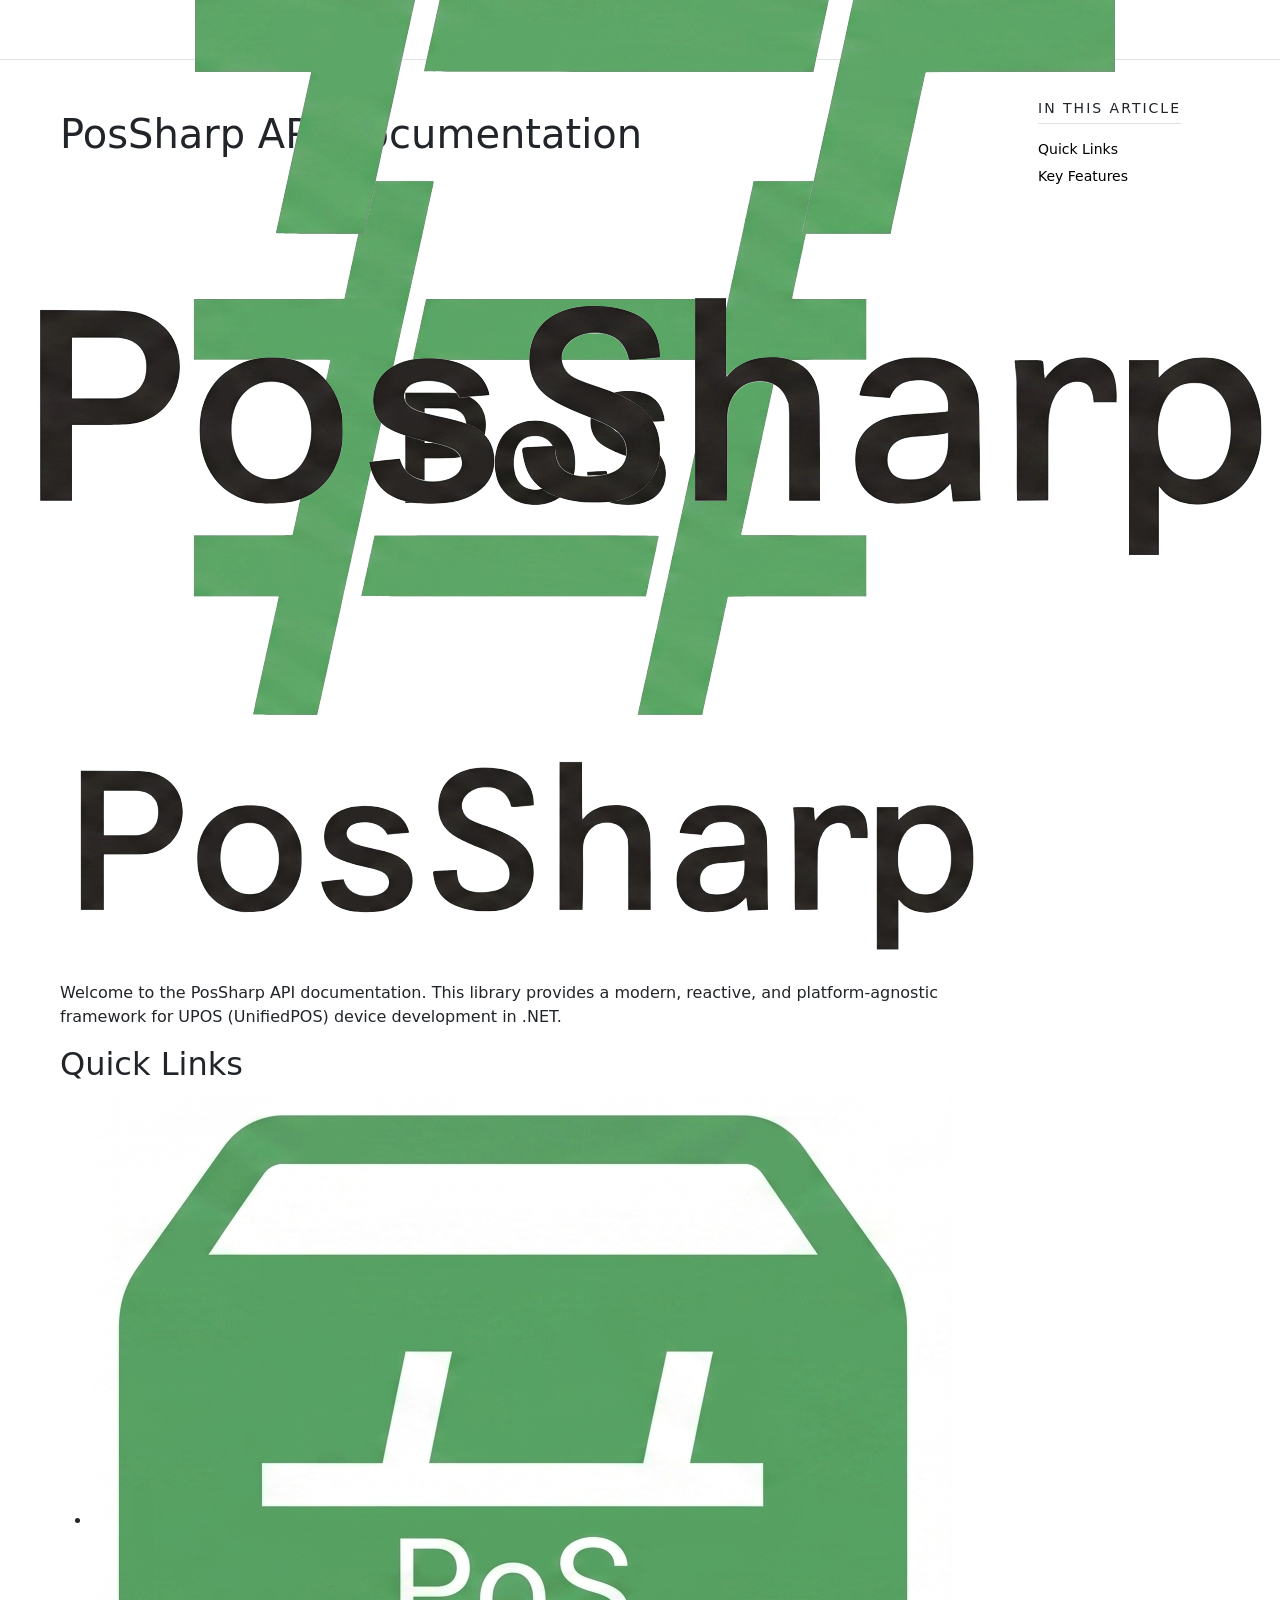
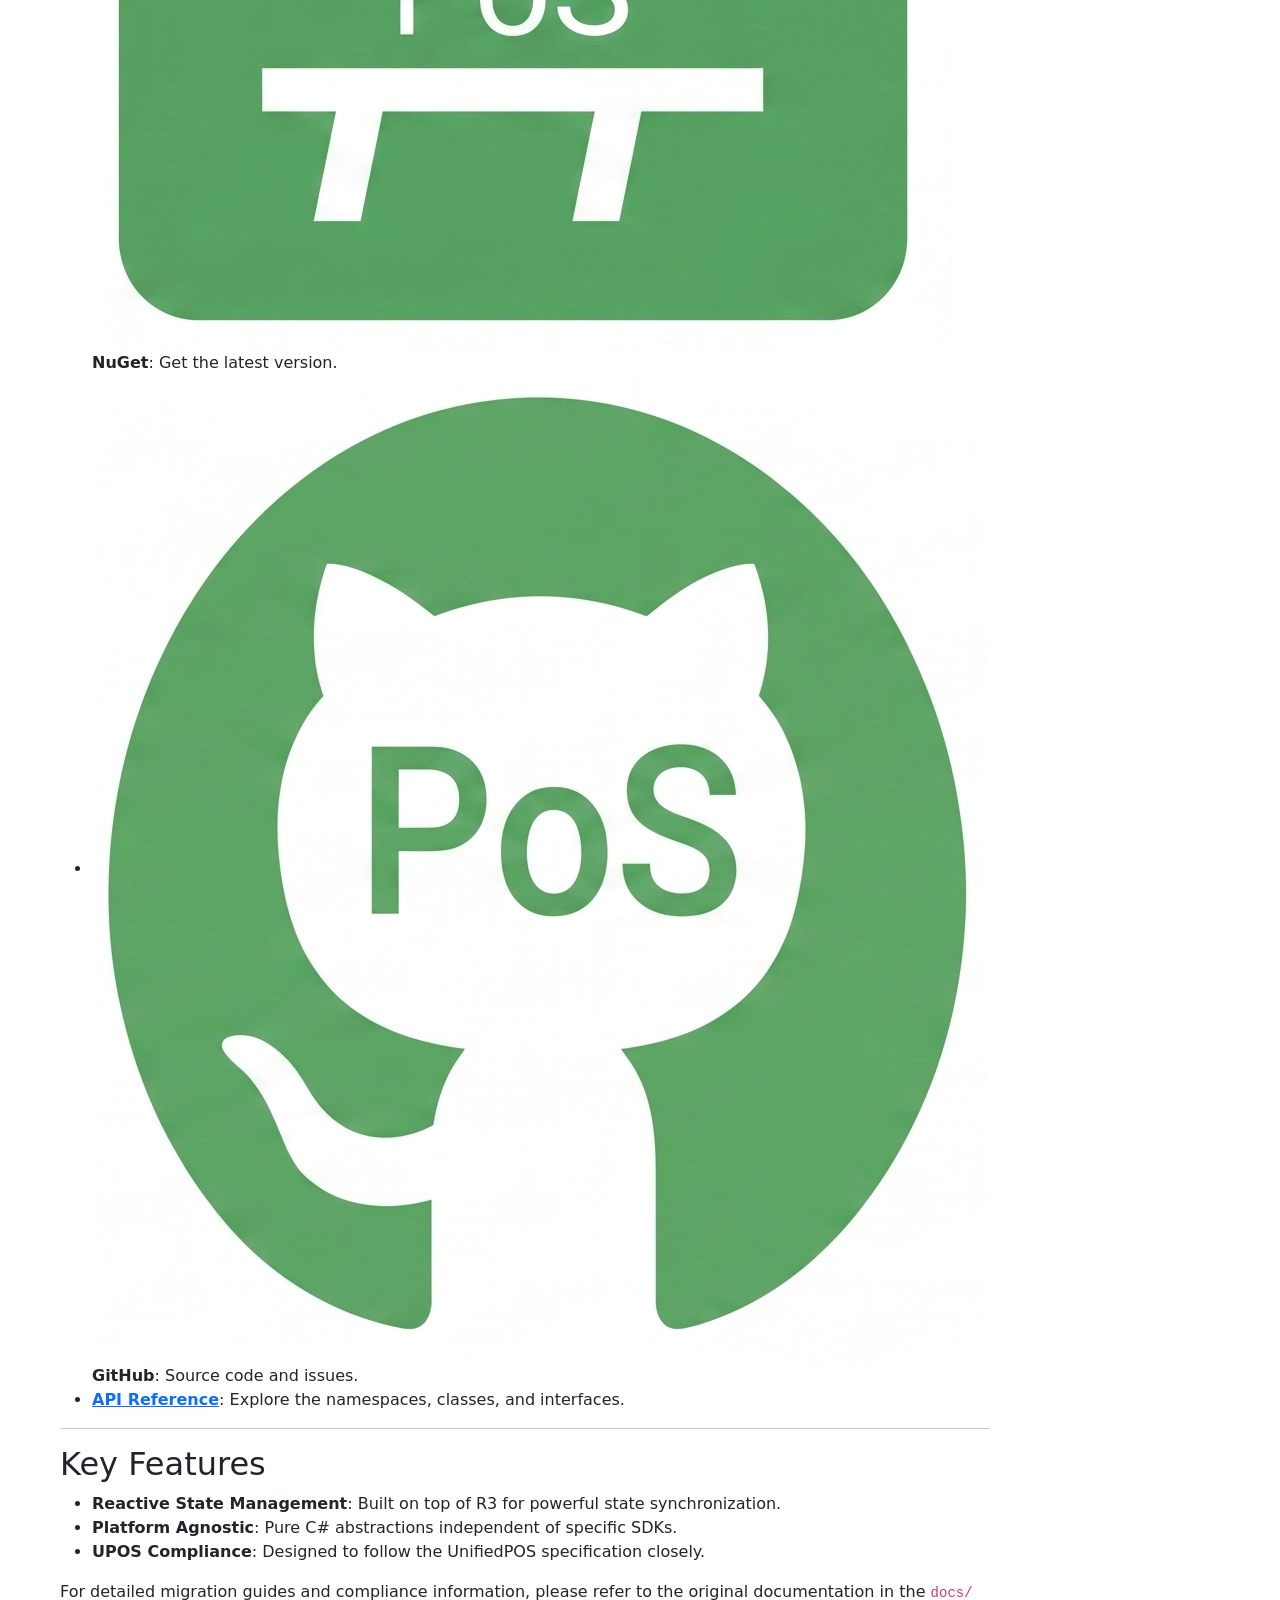
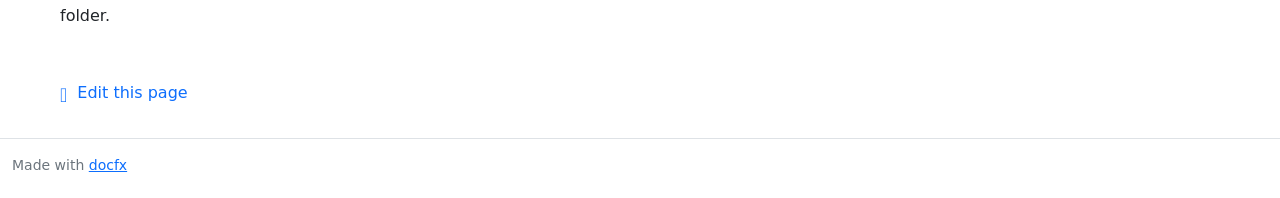
==== commit e27eaf06: "docs: integrate custom logos and icons into documentation" ====
--- a/docs/reference/index.html
+++ b/docs/reference/index.html
@@ -7,7 +7,7 @@
       <meta name="title" content="PosSharp API Documentation | PosSharp API Reference ">
       
       
-      <link rel="icon" href="favicon.ico">
+      <link rel="icon" href="docs/images/docfx.svg">
       <link rel="stylesheet" href="public/docfx.min.css">
       <link rel="stylesheet" href="public/main.css">
       <meta name="docfx:navrel" content="">
@@ -44,7 +44,7 @@
       <nav id="autocollapse" class="navbar navbar-expand-md" role="navigation">
         <div class="container-xxl flex-nowrap">
           <a class="navbar-brand" href="index.html">
-            <img id="logo" class="svg" src="logo.svg" alt="">
+            <img id="logo" class="svg" src="docs/images/mainlogo.svg" alt="">
             
           </a>
           <button class="btn btn-lg d-md-none border-0" type="button" data-bs-toggle="collapse" data-bs-target="#navpanel" aria-controls="navpanel" aria-expanded="false" aria-label="Toggle navigation">
@@ -73,11 +73,13 @@
         <article data-uid="">
 <h1 id="possharp-api-documentation">PosSharp API Documentation</h1>
 
+<p><img src="docs/images/mainlogo.svg" alt="PosSharp Logo"></p>
 <p>Welcome to the PosSharp API documentation. This library provides a modern, reactive, and platform-agnostic framework for UPOS (UnifiedPOS) device development in .NET.</p>
 <h2 id="quick-links">Quick Links</h2>
 <ul>
+<li><a href="https://www.nuget.org/packages/PosSharp.Core"><img src="docs/images/nugetlogo.png" alt="NuGet"></a> <strong>NuGet</strong>: Get the latest version.</li>
+<li><a href="https://github.com/w-red/PosSharp"><img src="docs/images/githublogo.png" alt="GitHub"></a> <strong>GitHub</strong>: Source code and issues.</li>
 <li><strong><a href="api/PosSharp.Abstractions.html">API Reference</a></strong>: Explore the namespaces, classes, and interfaces.</li>
-<li><strong><a href="https://github.com/w-red/PosSharp">GitHub Repository</a></strong>: View the source code and contribute.</li>
 </ul>
 <hr>
 <h2 id="key-features">Key Features</h2>
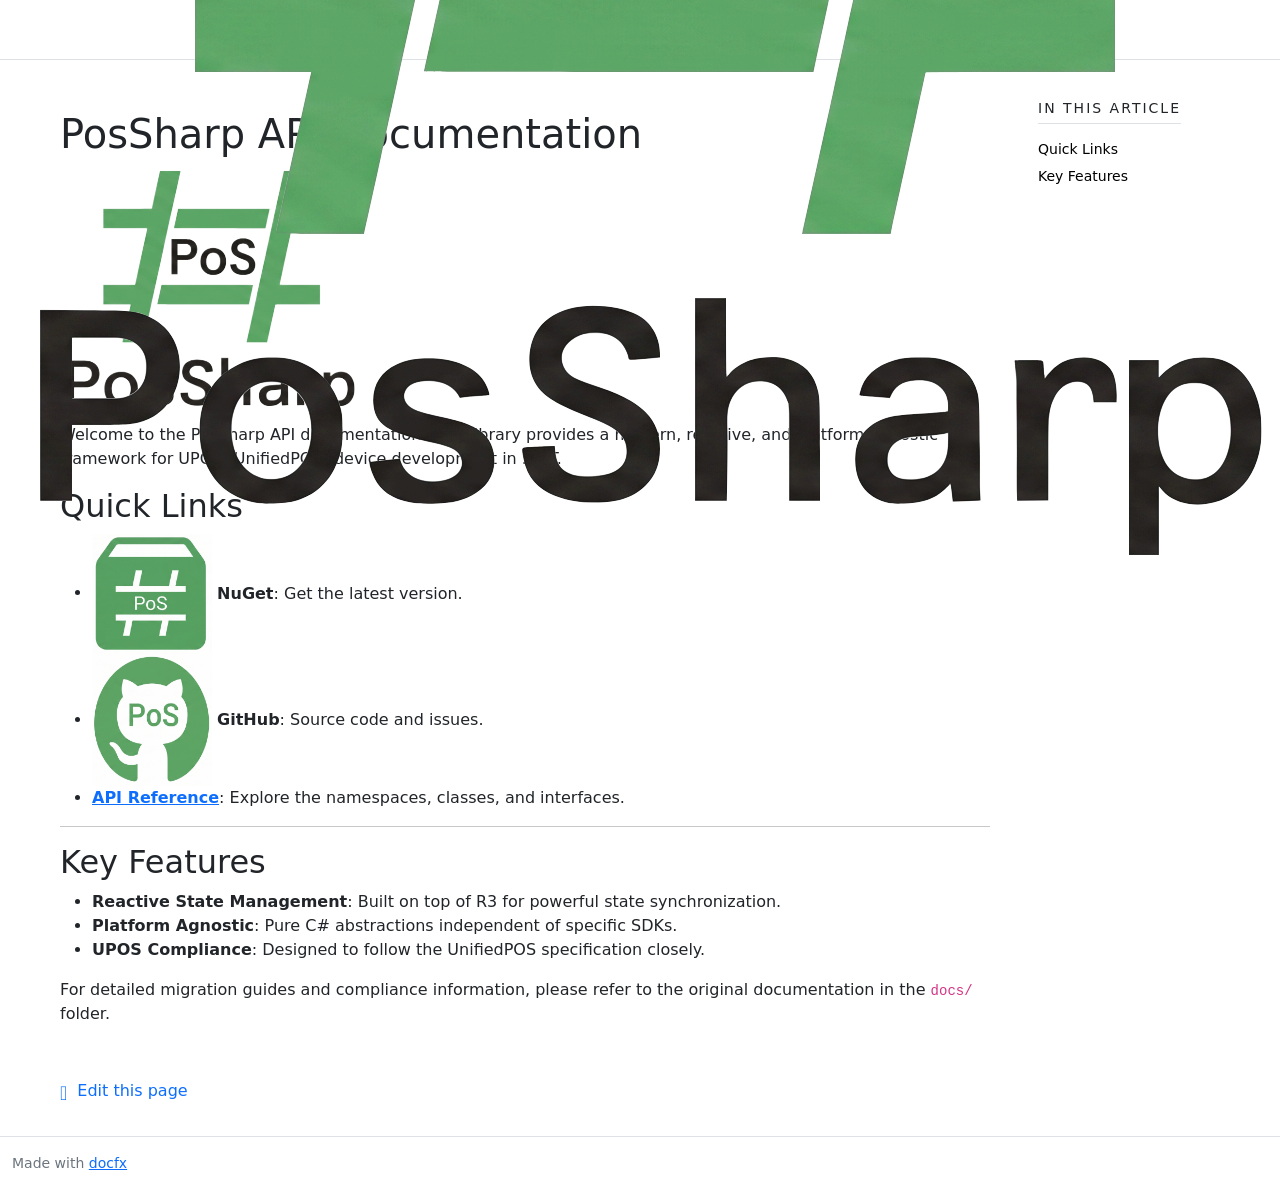
==== commit fefb2a1b: "docs: adjust logo sizes and add custom CSS" ====
--- a/docs/reference/index.html
+++ b/docs/reference/index.html
@@ -73,12 +73,12 @@
         <article data-uid="">
 <h1 id="possharp-api-documentation">PosSharp API Documentation</h1>
 
-<p><img src="docs/images/mainlogo.svg" alt="PosSharp Logo"></p>
+<img src="docs/images/mainlogo.svg" width="300" alt="PosSharp Logo">
 <p>Welcome to the PosSharp API documentation. This library provides a modern, reactive, and platform-agnostic framework for UPOS (UnifiedPOS) device development in .NET.</p>
 <h2 id="quick-links">Quick Links</h2>
 <ul>
-<li><a href="https://www.nuget.org/packages/PosSharp.Core"><img src="docs/images/nugetlogo.png" alt="NuGet"></a> <strong>NuGet</strong>: Get the latest version.</li>
-<li><a href="https://github.com/w-red/PosSharp"><img src="docs/images/githublogo.png" alt="GitHub"></a> <strong>GitHub</strong>: Source code and issues.</li>
+<li><a href="https://www.nuget.org/packages/PosSharp.Core"><img src="docs/images/nugetlogo.png" width="120" alt="NuGet"></a> <strong>NuGet</strong>: Get the latest version.</li>
+<li><a href="https://github.com/w-red/PosSharp"><img src="docs/images/githublogo.png" width="120" alt="GitHub"></a> <strong>GitHub</strong>: Source code and issues.</li>
 <li><strong><a href="api/PosSharp.Abstractions.html">API Reference</a></strong>: Explore the namespaces, classes, and interfaces.</li>
 </ul>
 <hr>
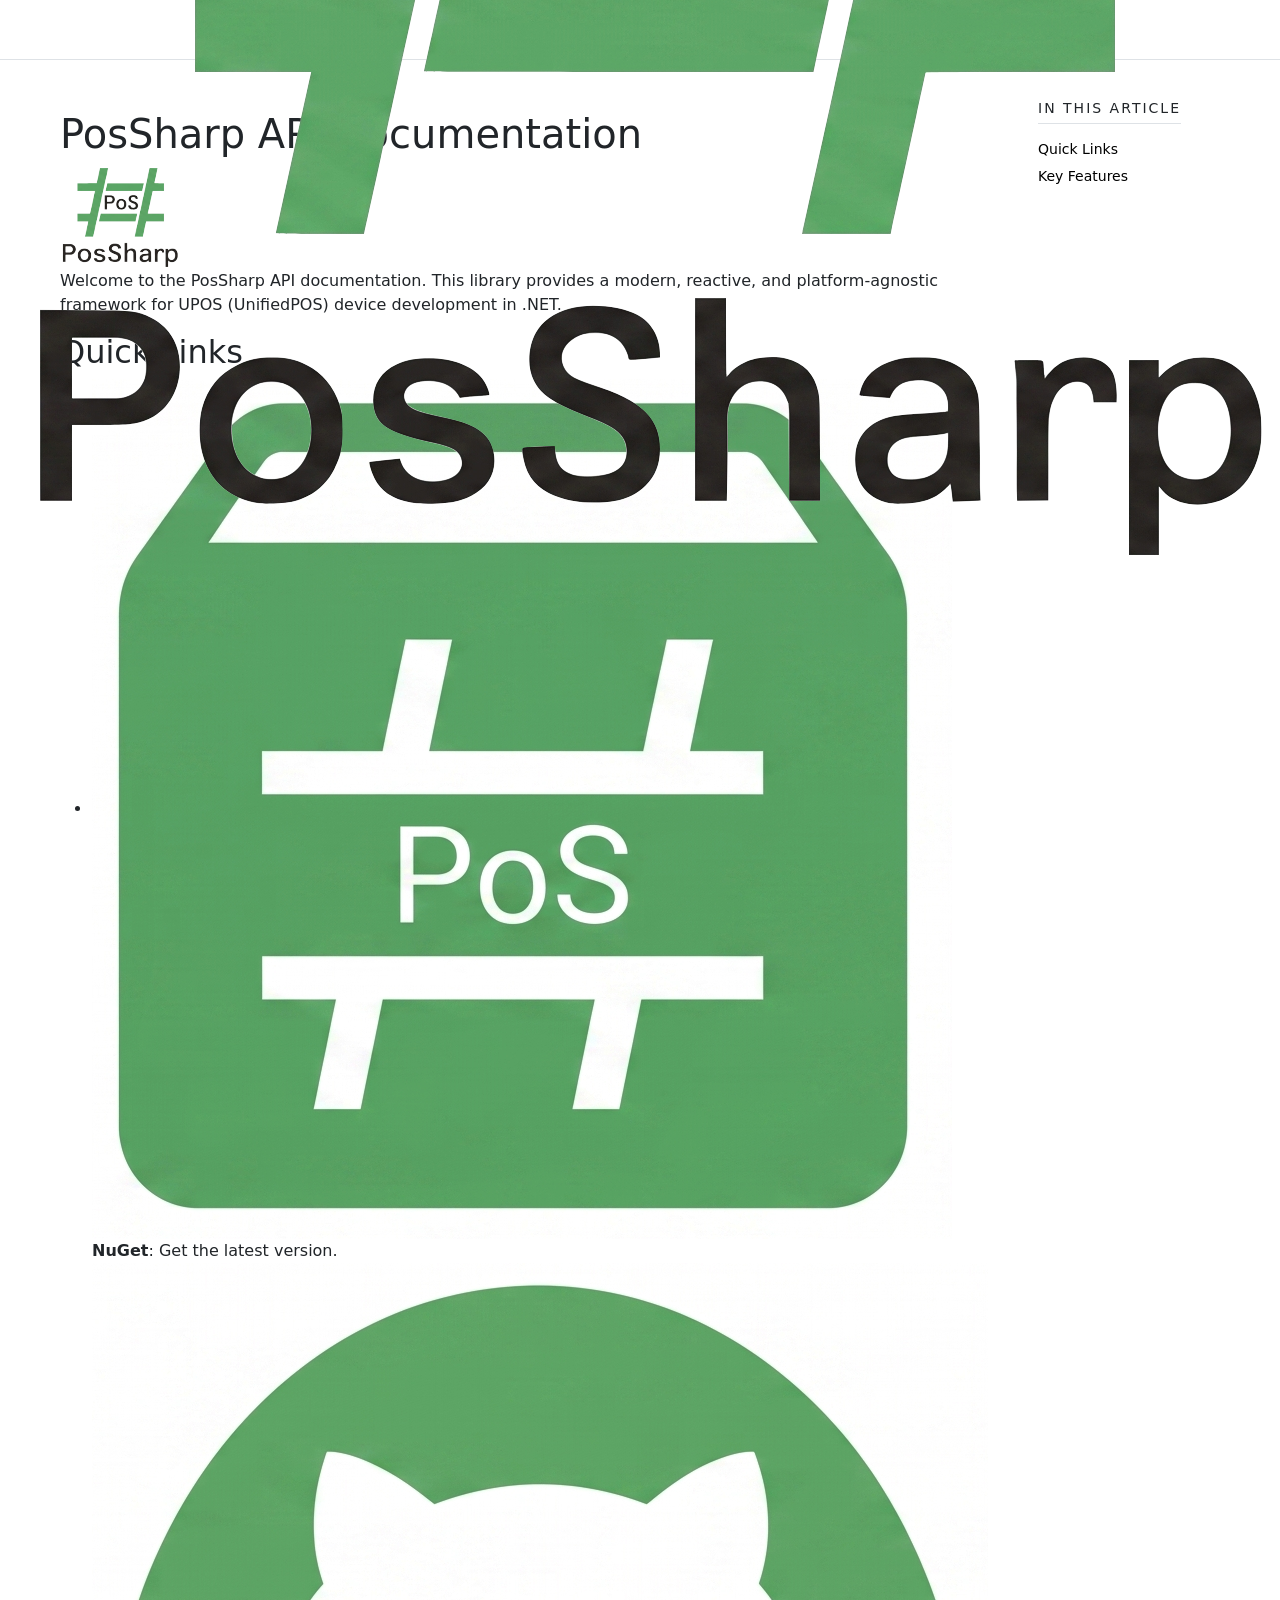
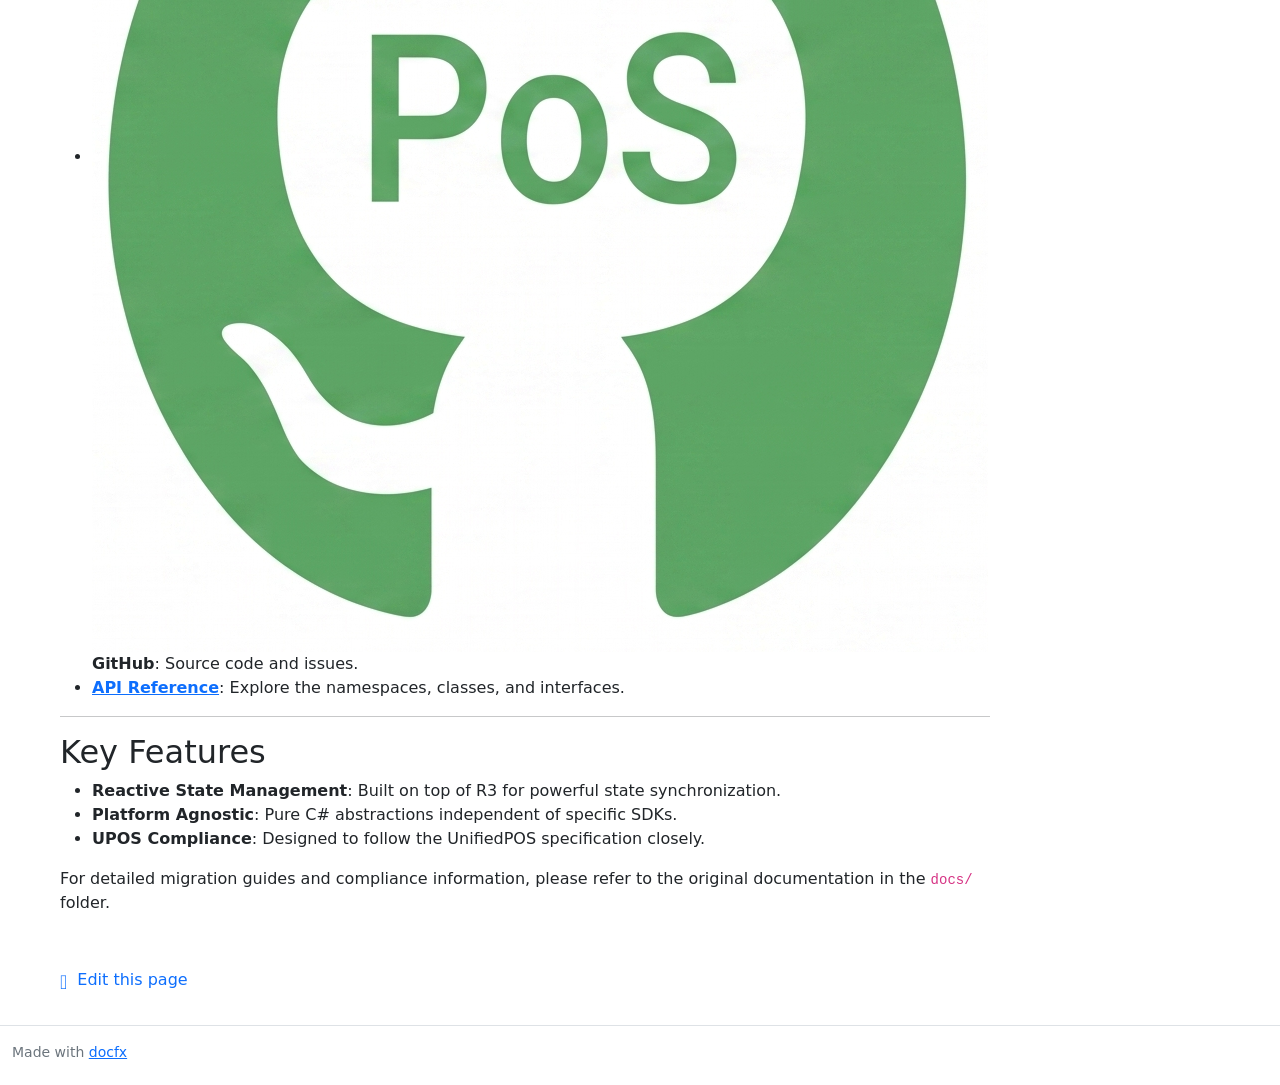
==== commit bd4bac82: "docs: drastically reduce logo and icon sizes for better balance" ====
--- a/docs/reference/index.html
+++ b/docs/reference/index.html
@@ -73,12 +73,12 @@
         <article data-uid="">
 <h1 id="possharp-api-documentation">PosSharp API Documentation</h1>
 
-<img src="docs/images/mainlogo.svg" width="300" alt="PosSharp Logo">
+<img src="docs/images/mainlogo.svg" width="120" alt="PosSharp Logo">
 <p>Welcome to the PosSharp API documentation. This library provides a modern, reactive, and platform-agnostic framework for UPOS (UnifiedPOS) device development in .NET.</p>
 <h2 id="quick-links">Quick Links</h2>
 <ul>
-<li><a href="https://www.nuget.org/packages/PosSharp.Core"><img src="docs/images/nugetlogo.png" width="120" alt="NuGet"></a> <strong>NuGet</strong>: Get the latest version.</li>
-<li><a href="https://github.com/w-red/PosSharp"><img src="docs/images/githublogo.png" width="120" alt="GitHub"></a> <strong>GitHub</strong>: Source code and issues.</li>
+<li><a href="https://www.nuget.org/packages/PosSharp.Core"><img src="docs/images/nugetlogo.png" height="24" alt="NuGet"></a> <strong>NuGet</strong>: Get the latest version.</li>
+<li><a href="https://github.com/w-red/PosSharp"><img src="docs/images/githublogo.png" height="24" alt="GitHub"></a> <strong>GitHub</strong>: Source code and issues.</li>
 <li><strong><a href="api/PosSharp.Abstractions.html">API Reference</a></strong>: Explore the namespaces, classes, and interfaces.</li>
 </ul>
 <hr>
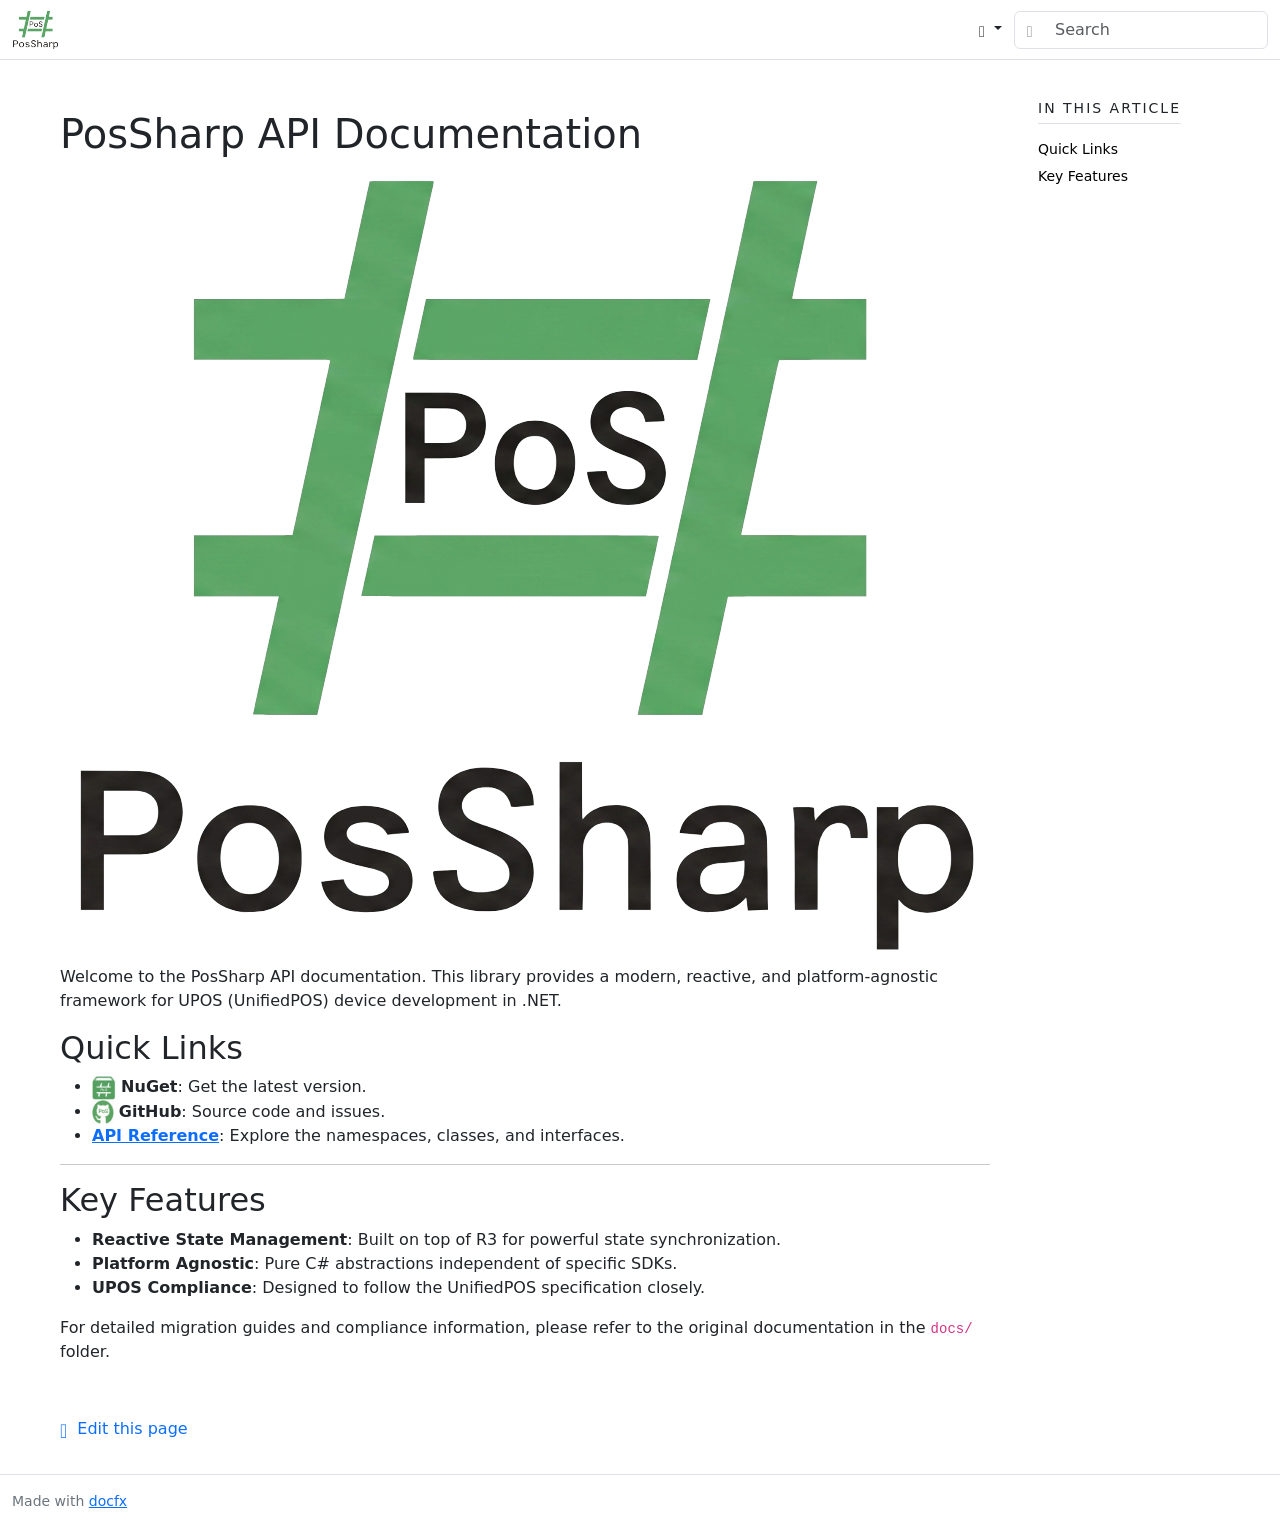
==== commit a41ca298: "docs: fix icon sizing by preventing responsive expansion" ====
--- a/docs/reference/index.html
+++ b/docs/reference/index.html
@@ -77,8 +77,8 @@
 <p>Welcome to the PosSharp API documentation. This library provides a modern, reactive, and platform-agnostic framework for UPOS (UnifiedPOS) device development in .NET.</p>
 <h2 id="quick-links">Quick Links</h2>
 <ul>
-<li><a href="https://www.nuget.org/packages/PosSharp.Core"><img src="docs/images/nugetlogo.png" height="24" alt="NuGet"></a> <strong>NuGet</strong>: Get the latest version.</li>
-<li><a href="https://github.com/w-red/PosSharp"><img src="docs/images/githublogo.png" height="24" alt="GitHub"></a> <strong>GitHub</strong>: Source code and issues.</li>
+<li><a href="https://www.nuget.org/packages/PosSharp.Core"><img src="docs/images/nugetlogo.png" style="height: 24px; width: auto; vertical-align: middle;" alt="NuGet"></a> <strong>NuGet</strong>: Get the latest version.</li>
+<li><a href="https://github.com/w-red/PosSharp"><img src="docs/images/githublogo.png" style="height: 24px; width: auto; vertical-align: middle;" alt="GitHub"></a> <strong>GitHub</strong>: Source code and issues.</li>
 <li><strong><a href="api/PosSharp.Abstractions.html">API Reference</a></strong>: Explore the namespaces, classes, and interfaces.</li>
 </ul>
 <hr>
--- a/docs/reference/public/main.css
+++ b/docs/reference/public/main.css
@@ -0,0 +1,13 @@
+.navbar-brand img {
+    height: 40px !important;
+    width: auto !important;
+}
+
+article img {
+    max-width: 100%;
+    width: auto;
+}
+
+article img[style*="height"] {
+    width: auto !important;
+}
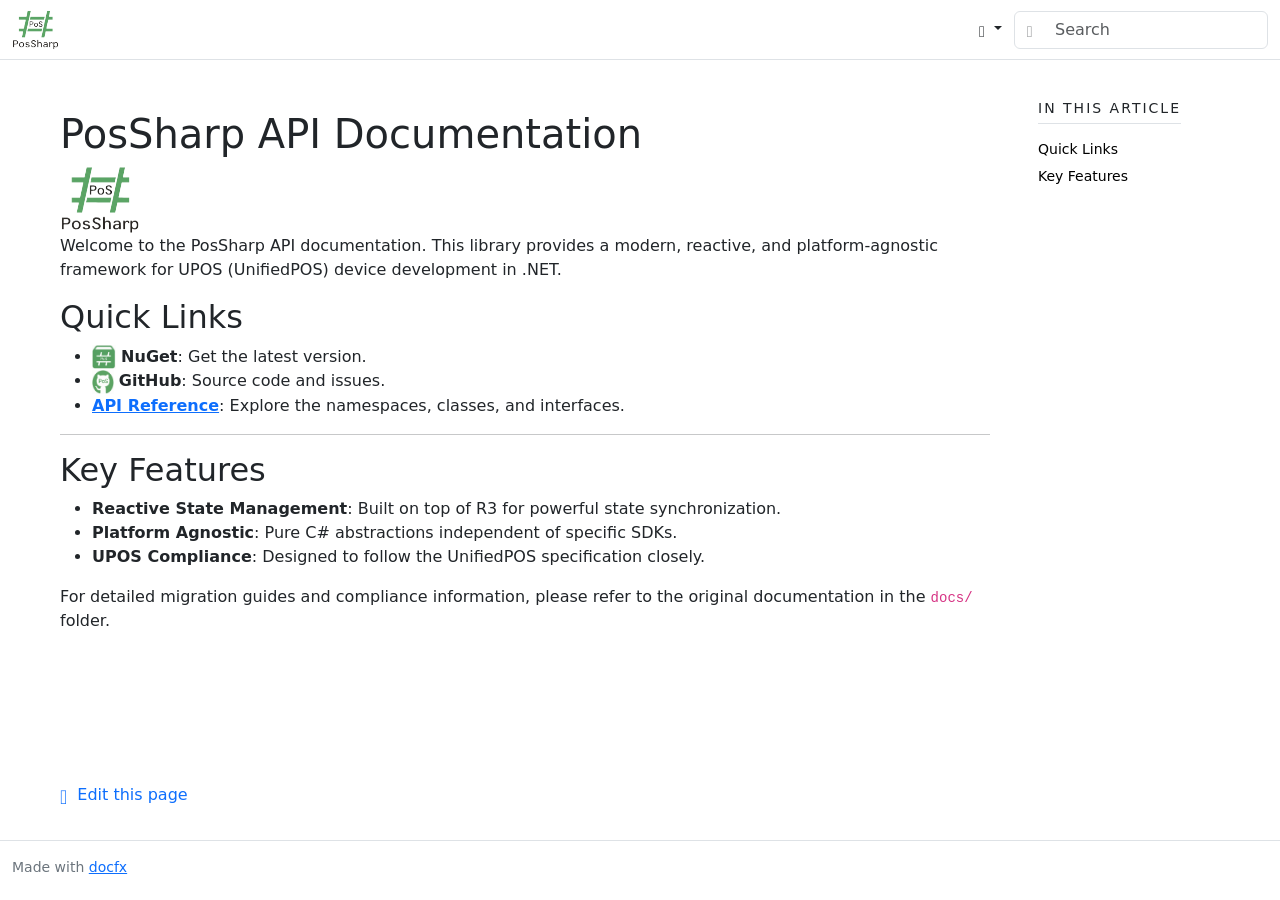
==== commit 9a1329f1: "docs: use !important for logo sizing and perform clean build" ====
--- a/docs/reference/index.html
+++ b/docs/reference/index.html
@@ -73,12 +73,12 @@
         <article data-uid="">
 <h1 id="possharp-api-documentation">PosSharp API Documentation</h1>
 
-<img src="docs/images/mainlogo.svg" width="120" alt="PosSharp Logo">
+<img src="docs/images/mainlogo.svg" style="width: 80px !important; height: auto !important;" alt="PosSharp Logo">
 <p>Welcome to the PosSharp API documentation. This library provides a modern, reactive, and platform-agnostic framework for UPOS (UnifiedPOS) device development in .NET.</p>
 <h2 id="quick-links">Quick Links</h2>
 <ul>
-<li><a href="https://www.nuget.org/packages/PosSharp.Core"><img src="docs/images/nugetlogo.png" style="height: 24px; width: auto; vertical-align: middle;" alt="NuGet"></a> <strong>NuGet</strong>: Get the latest version.</li>
-<li><a href="https://github.com/w-red/PosSharp"><img src="docs/images/githublogo.png" style="height: 24px; width: auto; vertical-align: middle;" alt="GitHub"></a> <strong>GitHub</strong>: Source code and issues.</li>
+<li><a href="https://www.nuget.org/packages/PosSharp.Core"><img src="docs/images/nugetlogo.png" style="height: 24px !important; width: auto !important; vertical-align: middle;" alt="NuGet"></a> <strong>NuGet</strong>: Get the latest version.</li>
+<li><a href="https://github.com/w-red/PosSharp"><img src="docs/images/githublogo.png" style="height: 24px !important; width: auto !important; vertical-align: middle;" alt="GitHub"></a> <strong>GitHub</strong>: Source code and issues.</li>
 <li><strong><a href="api/PosSharp.Abstractions.html">API Reference</a></strong>: Explore the namespaces, classes, and interfaces.</li>
 </ul>
 <hr>
